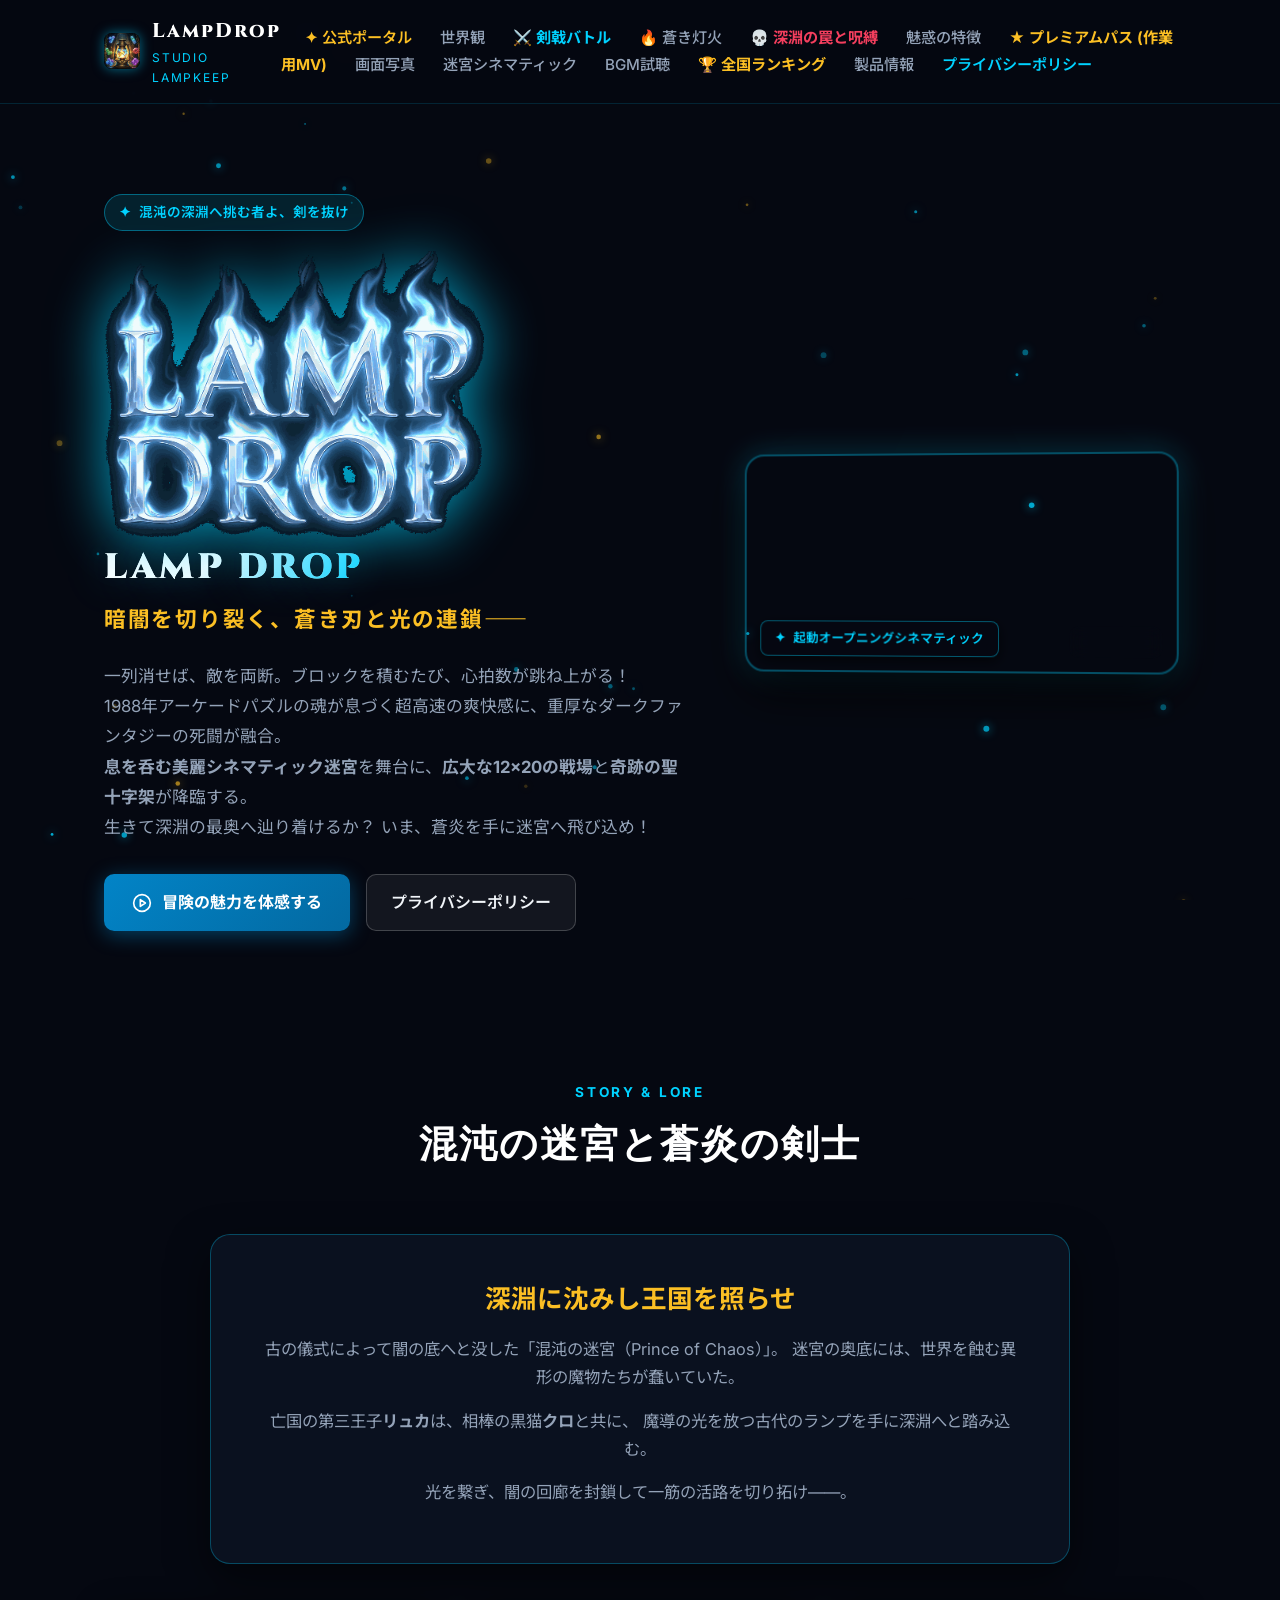
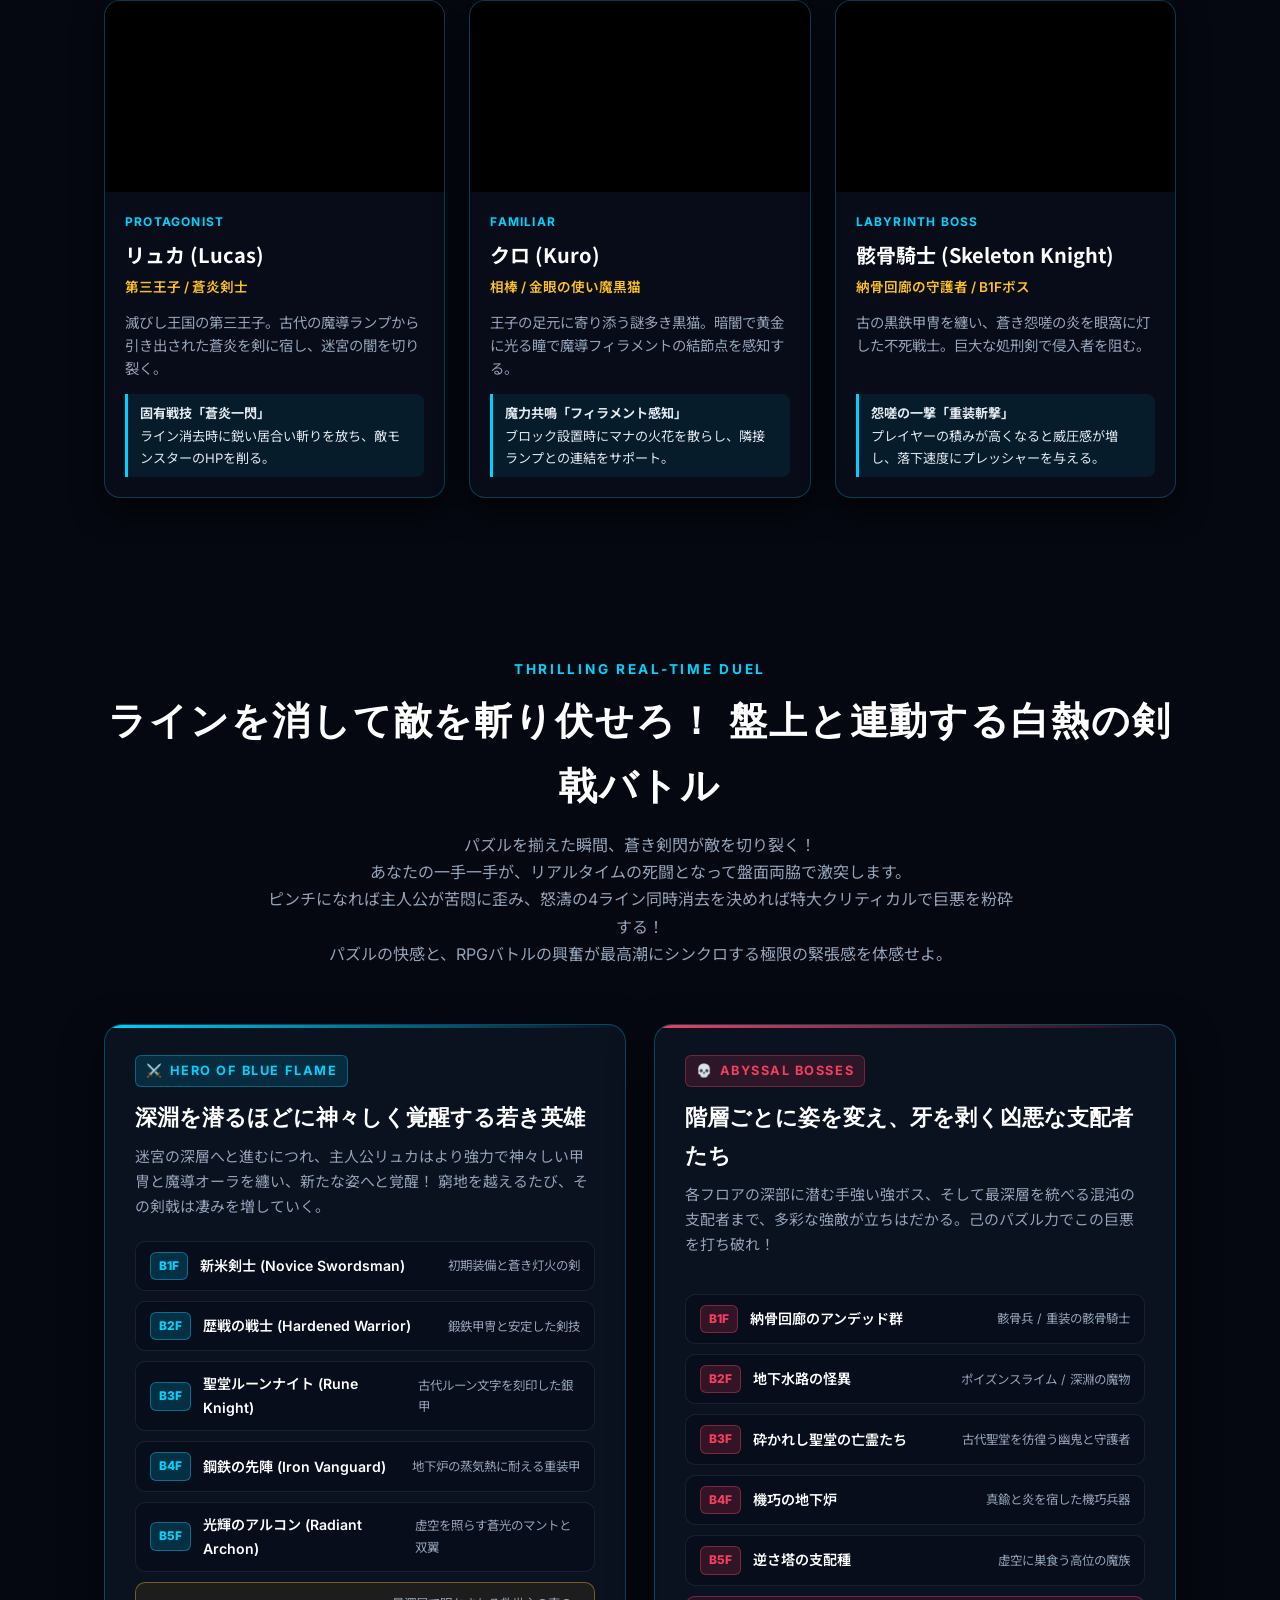
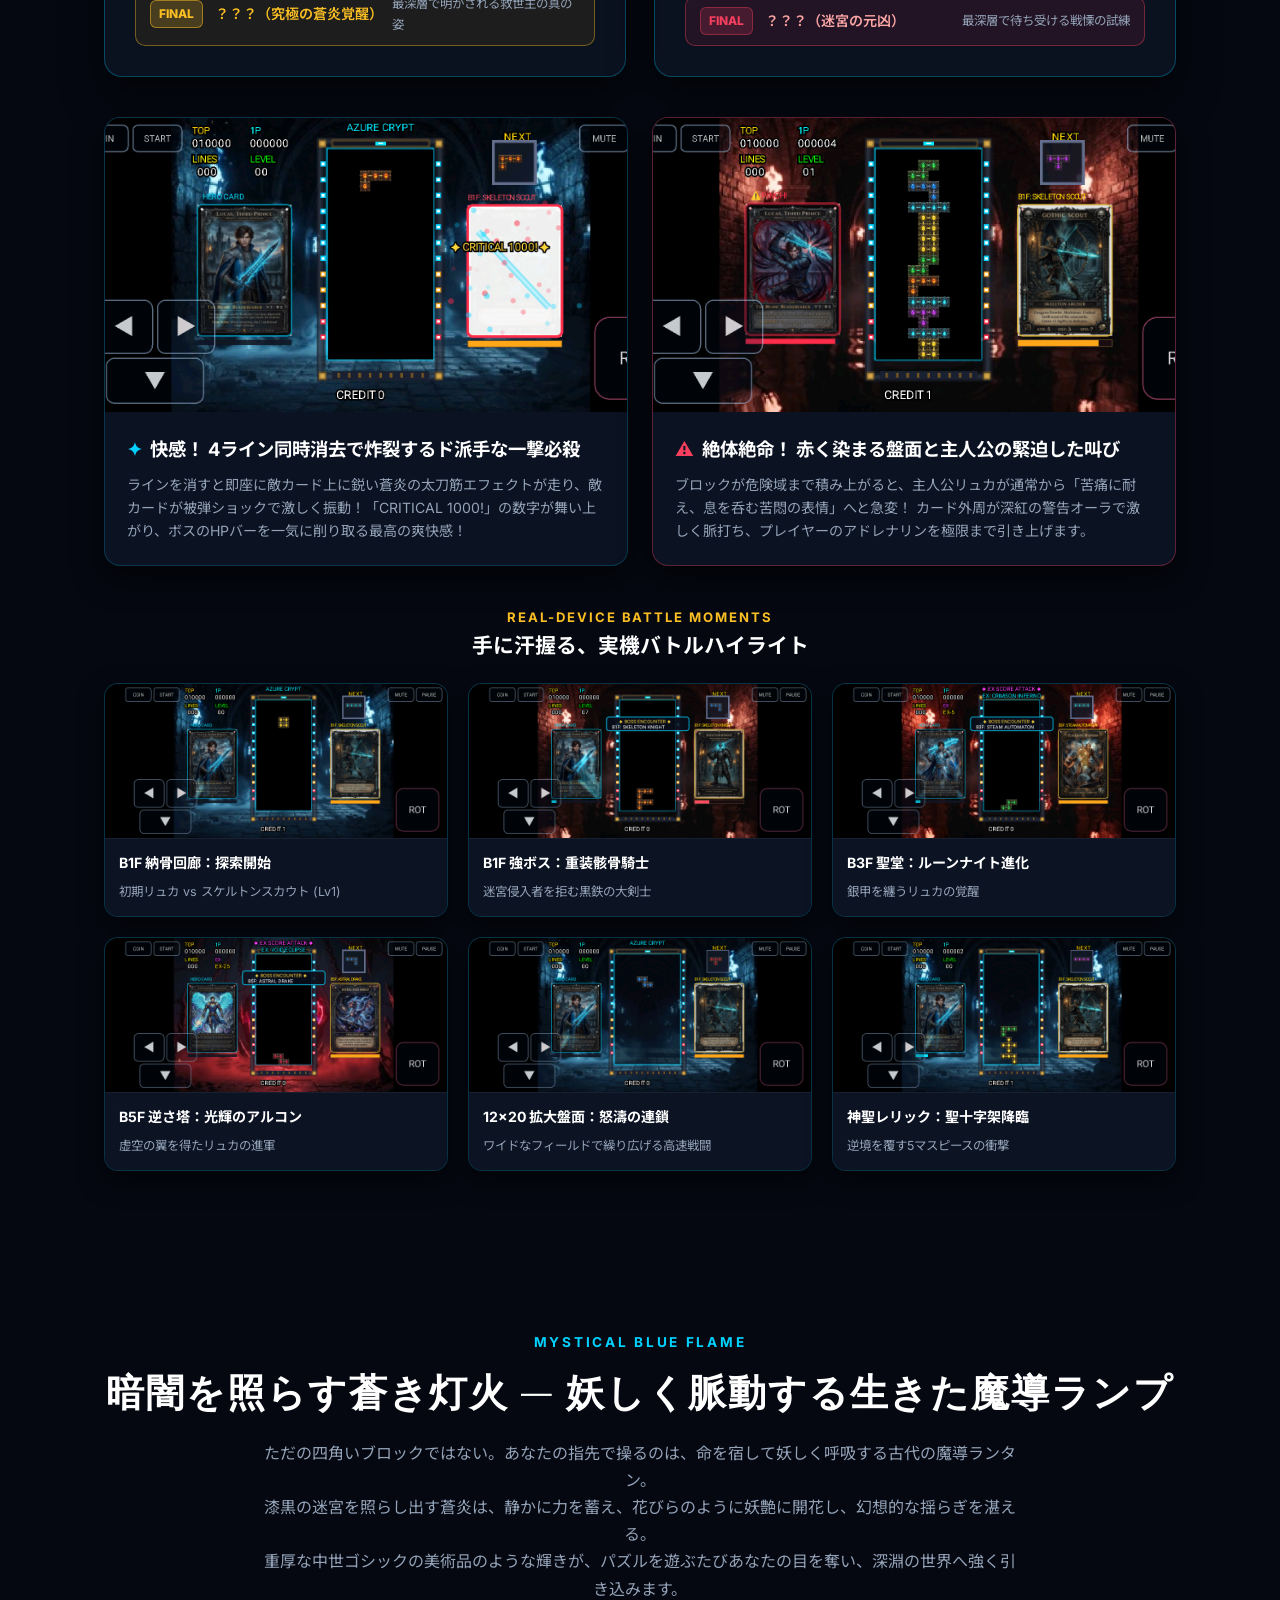
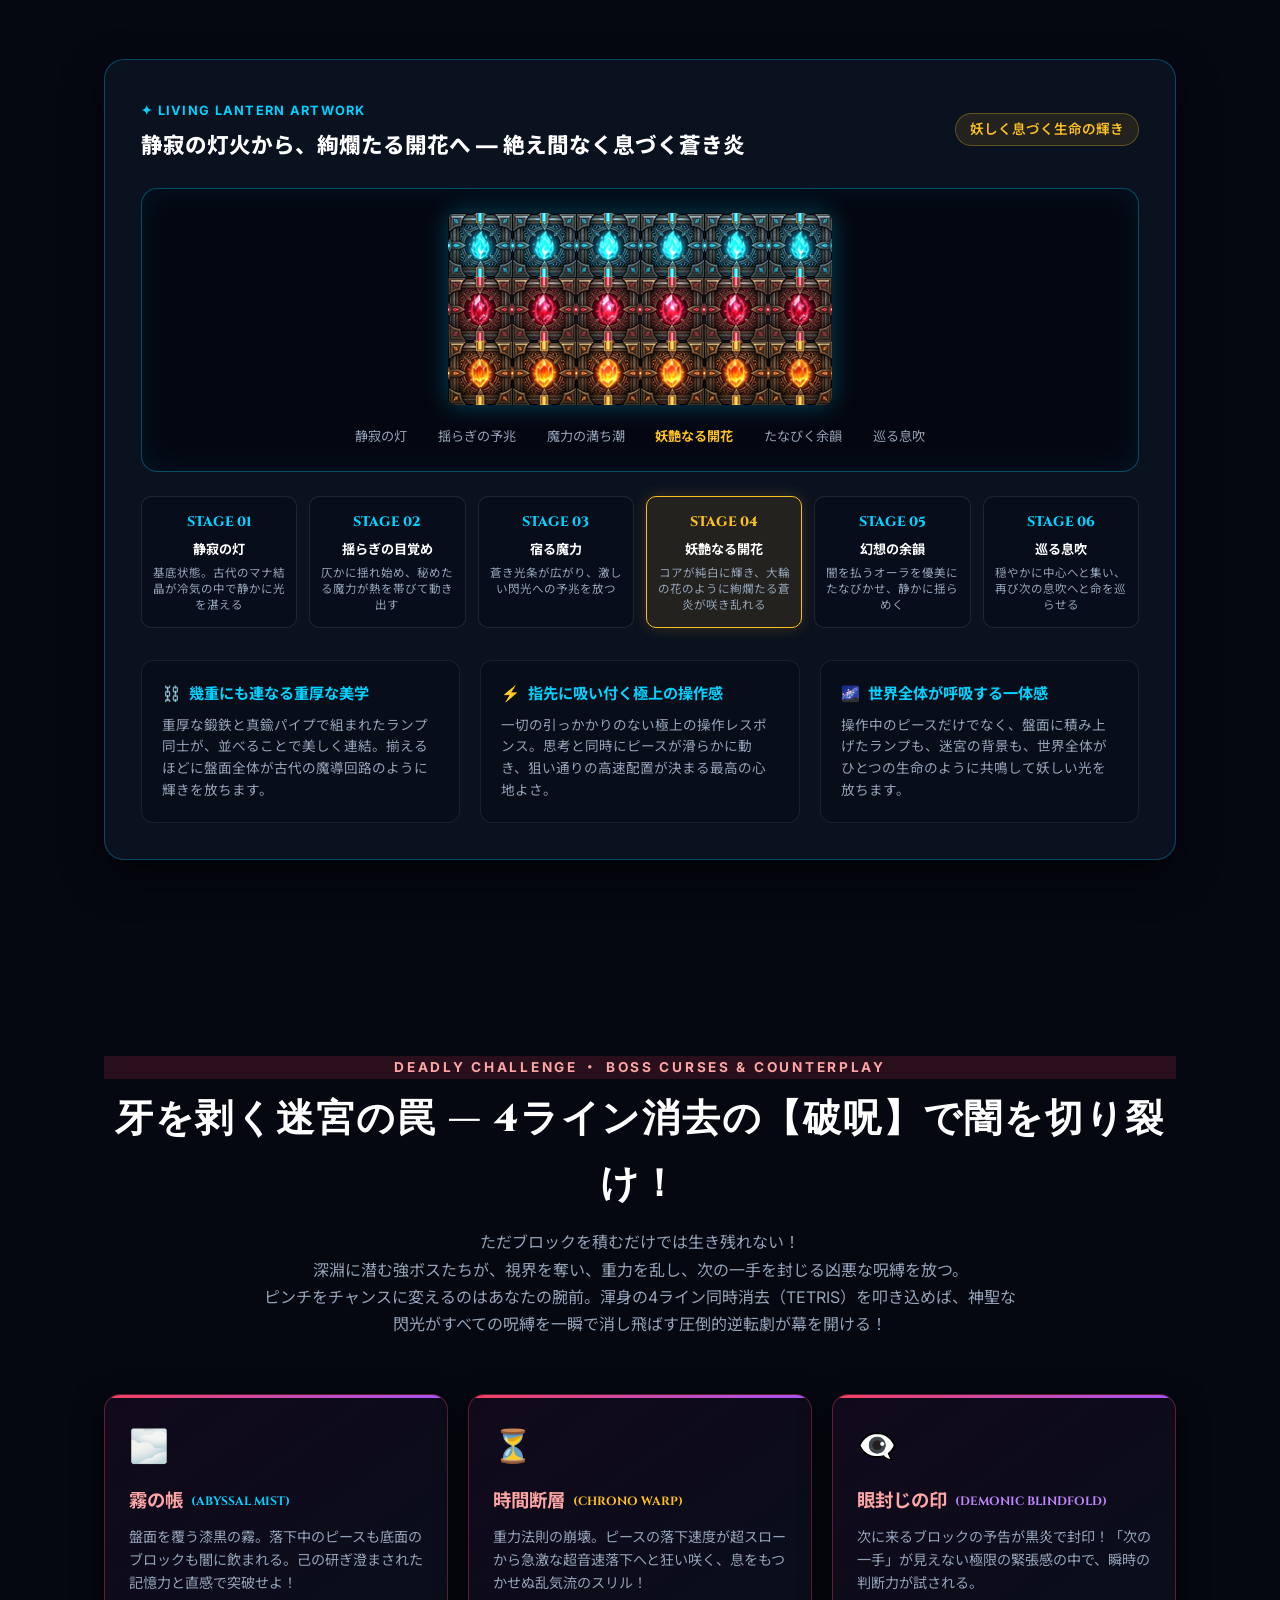
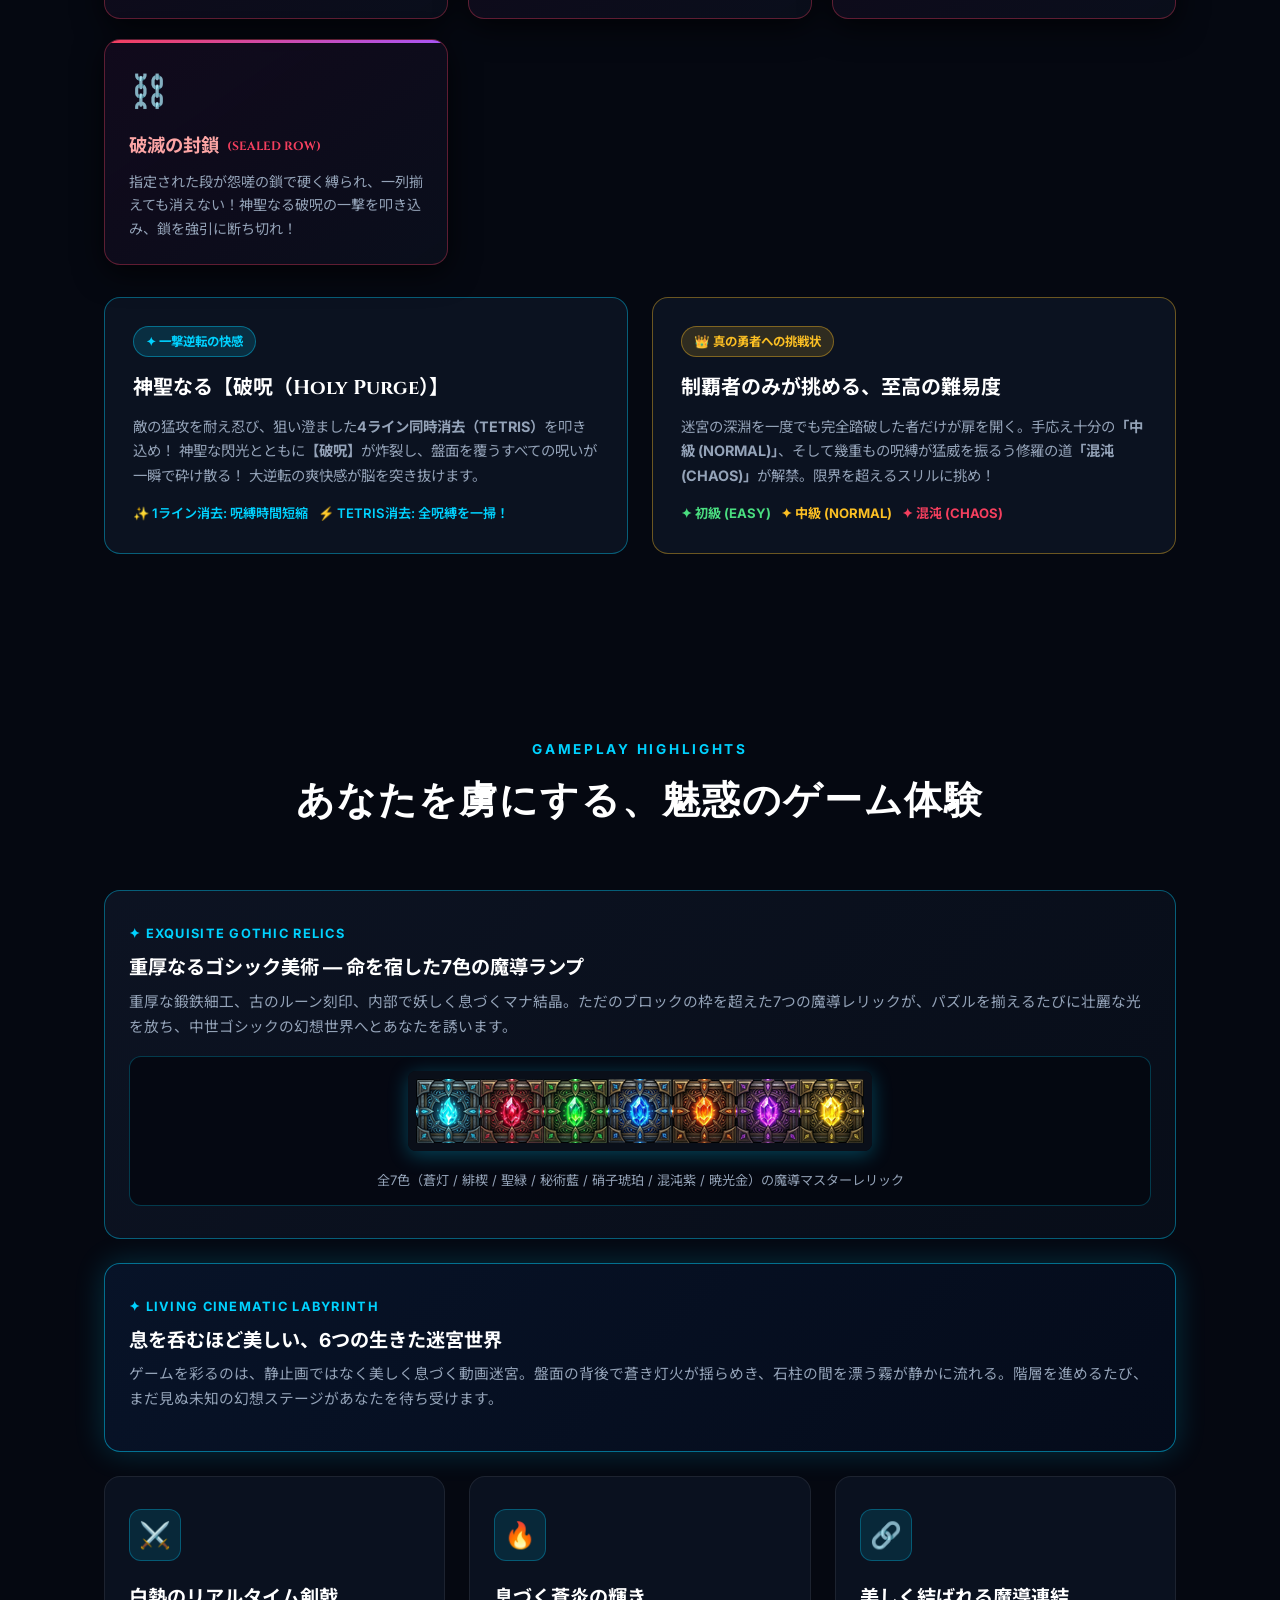
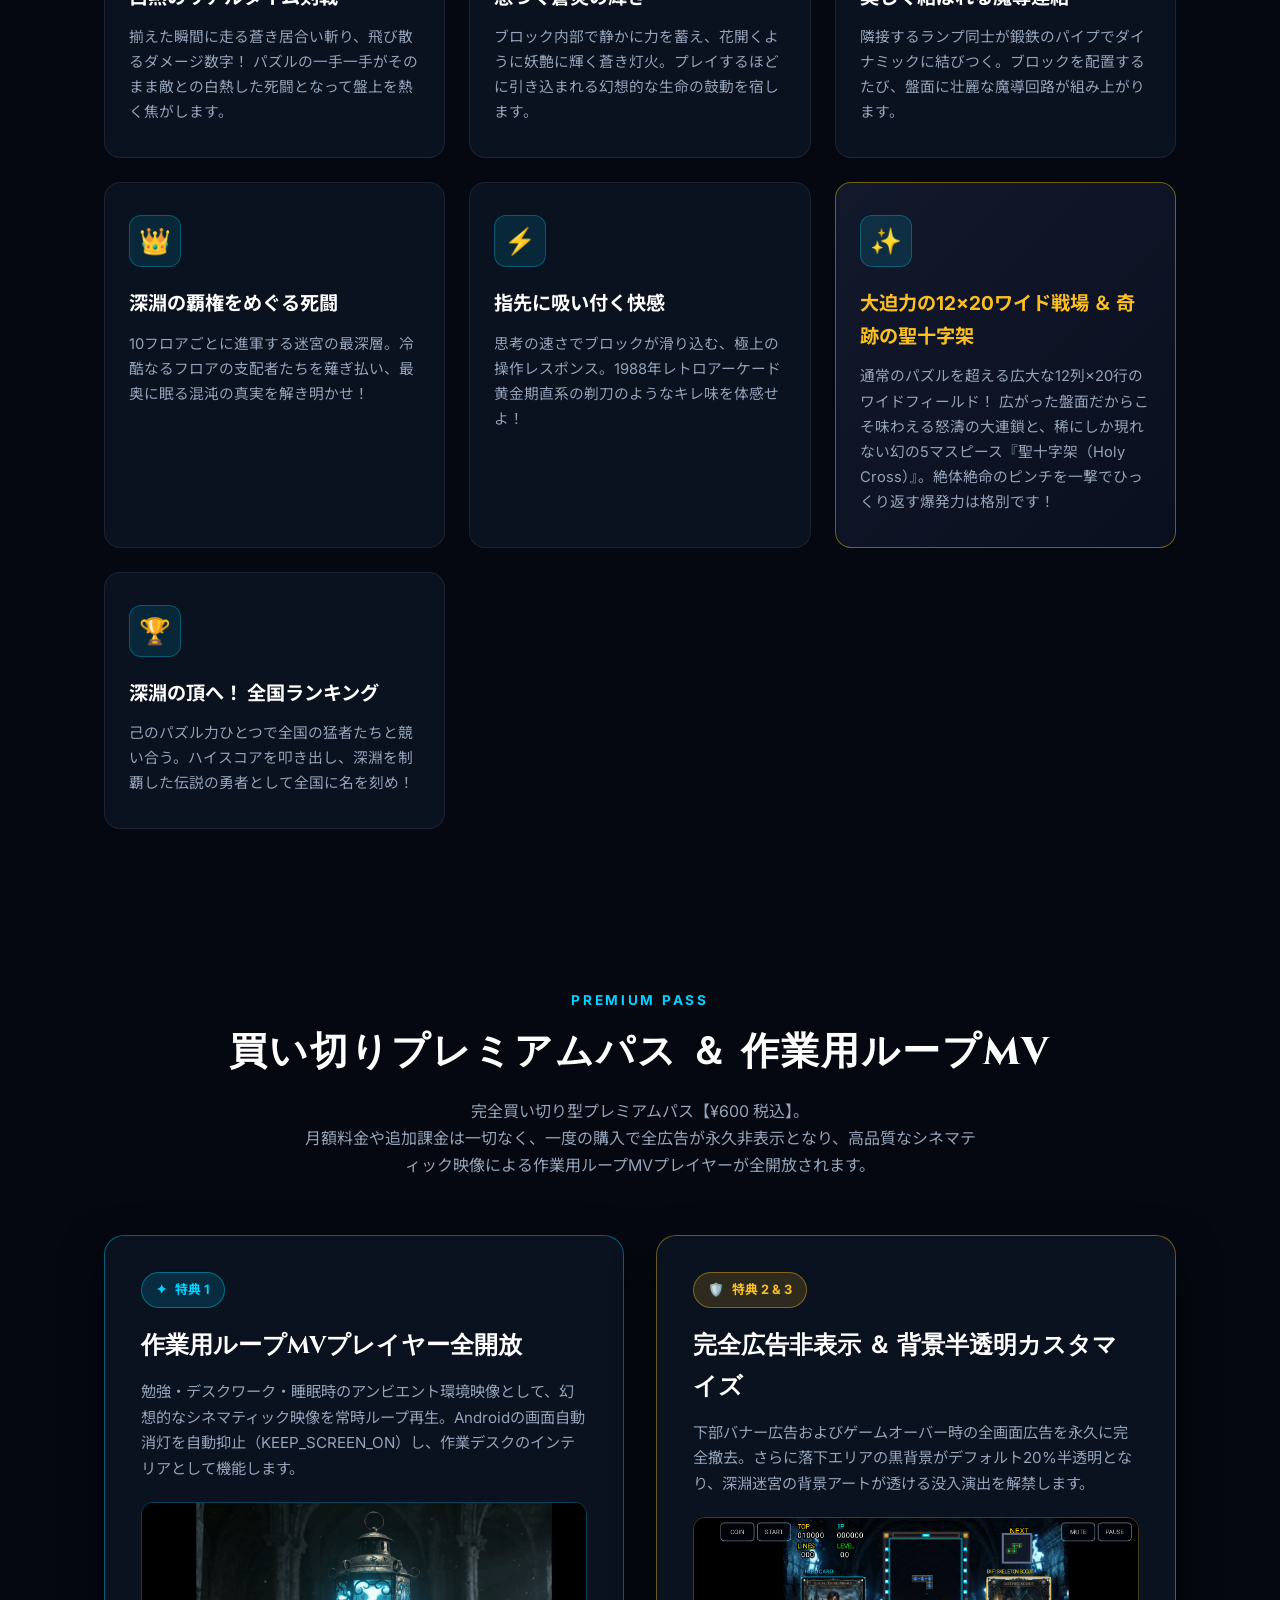
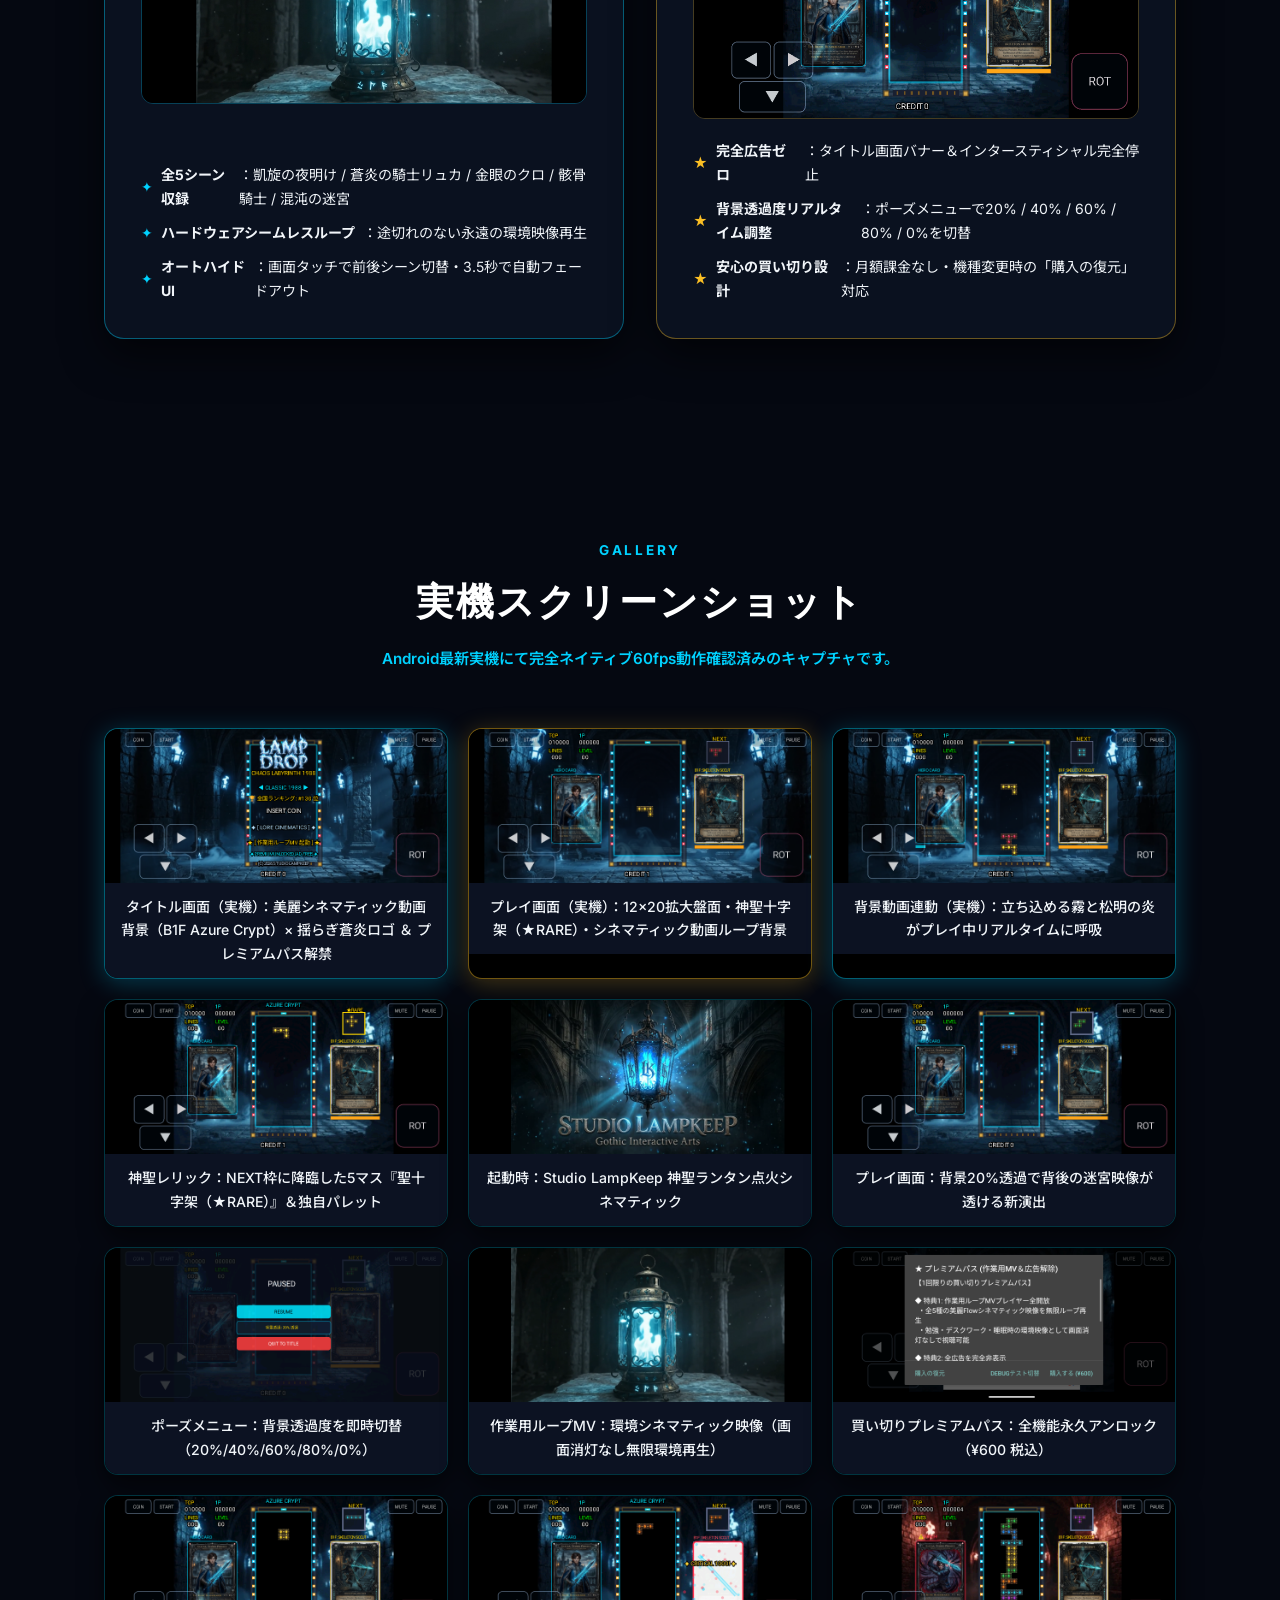
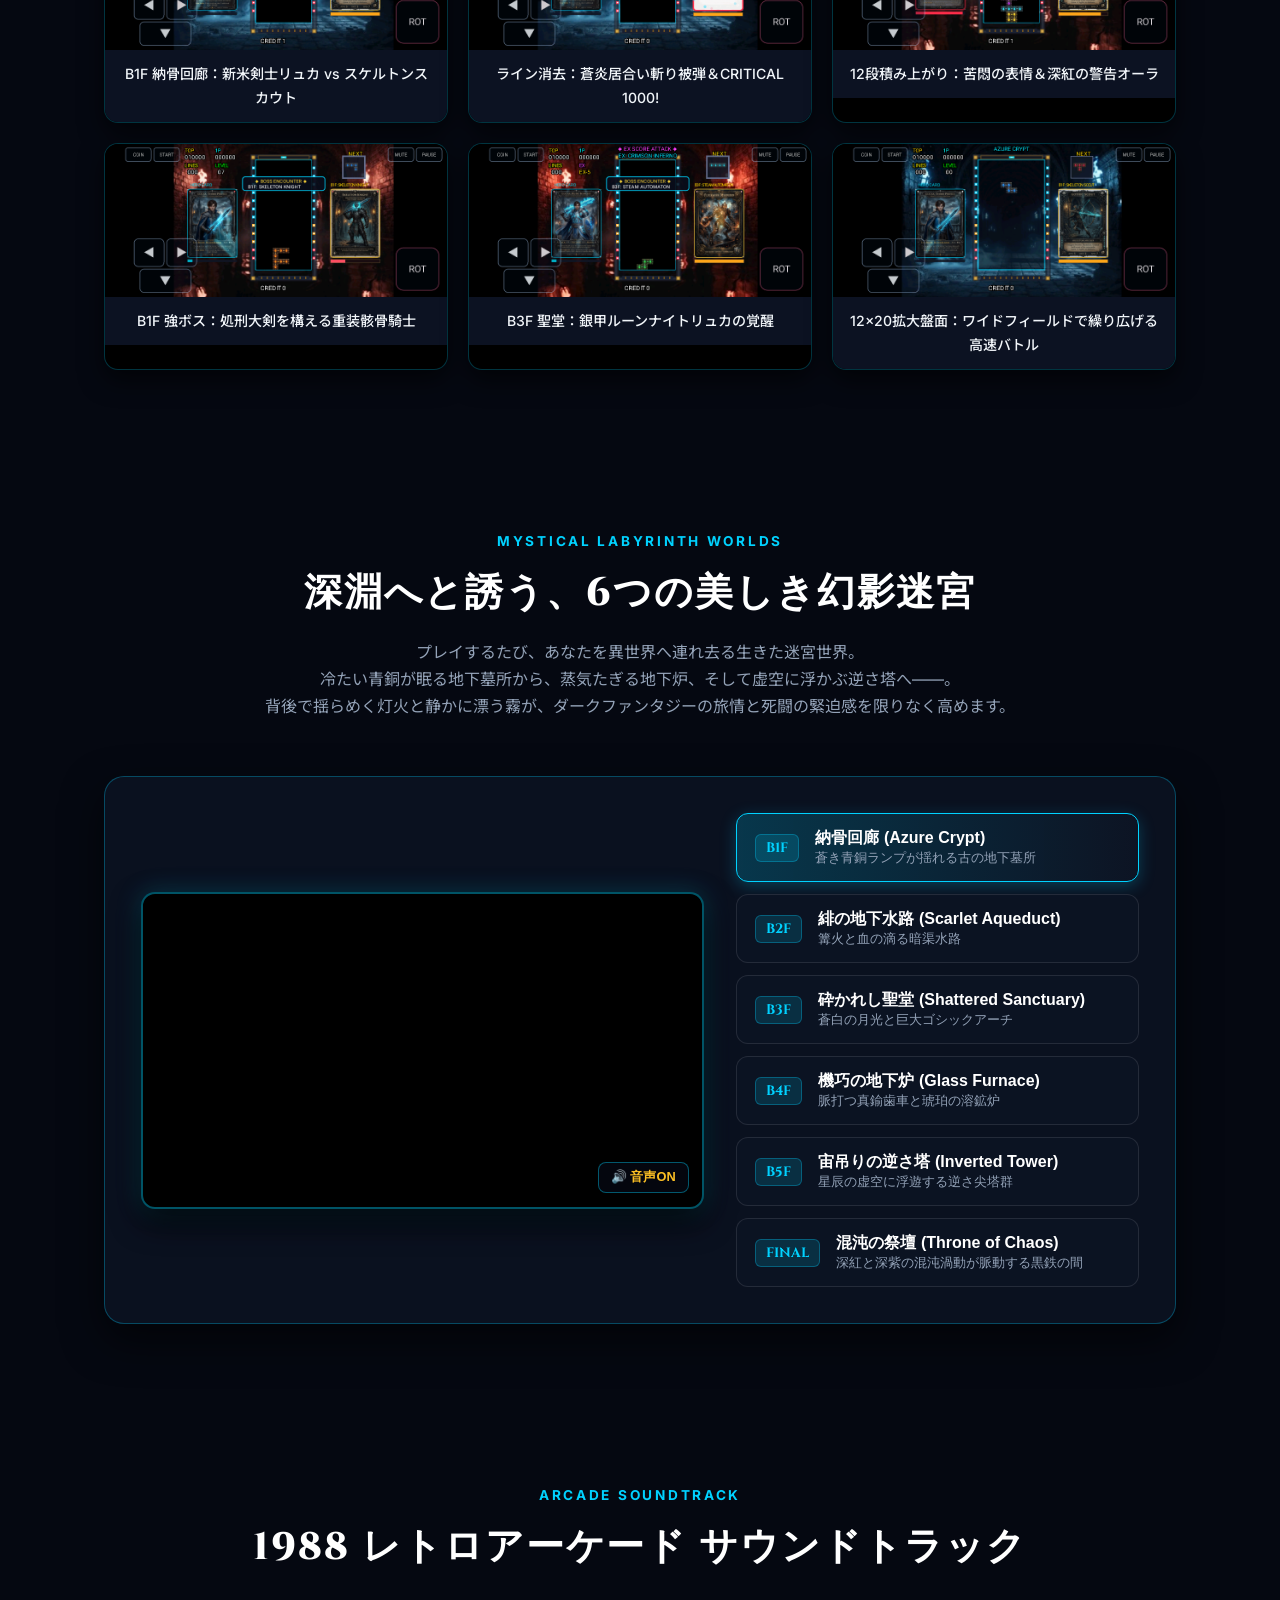
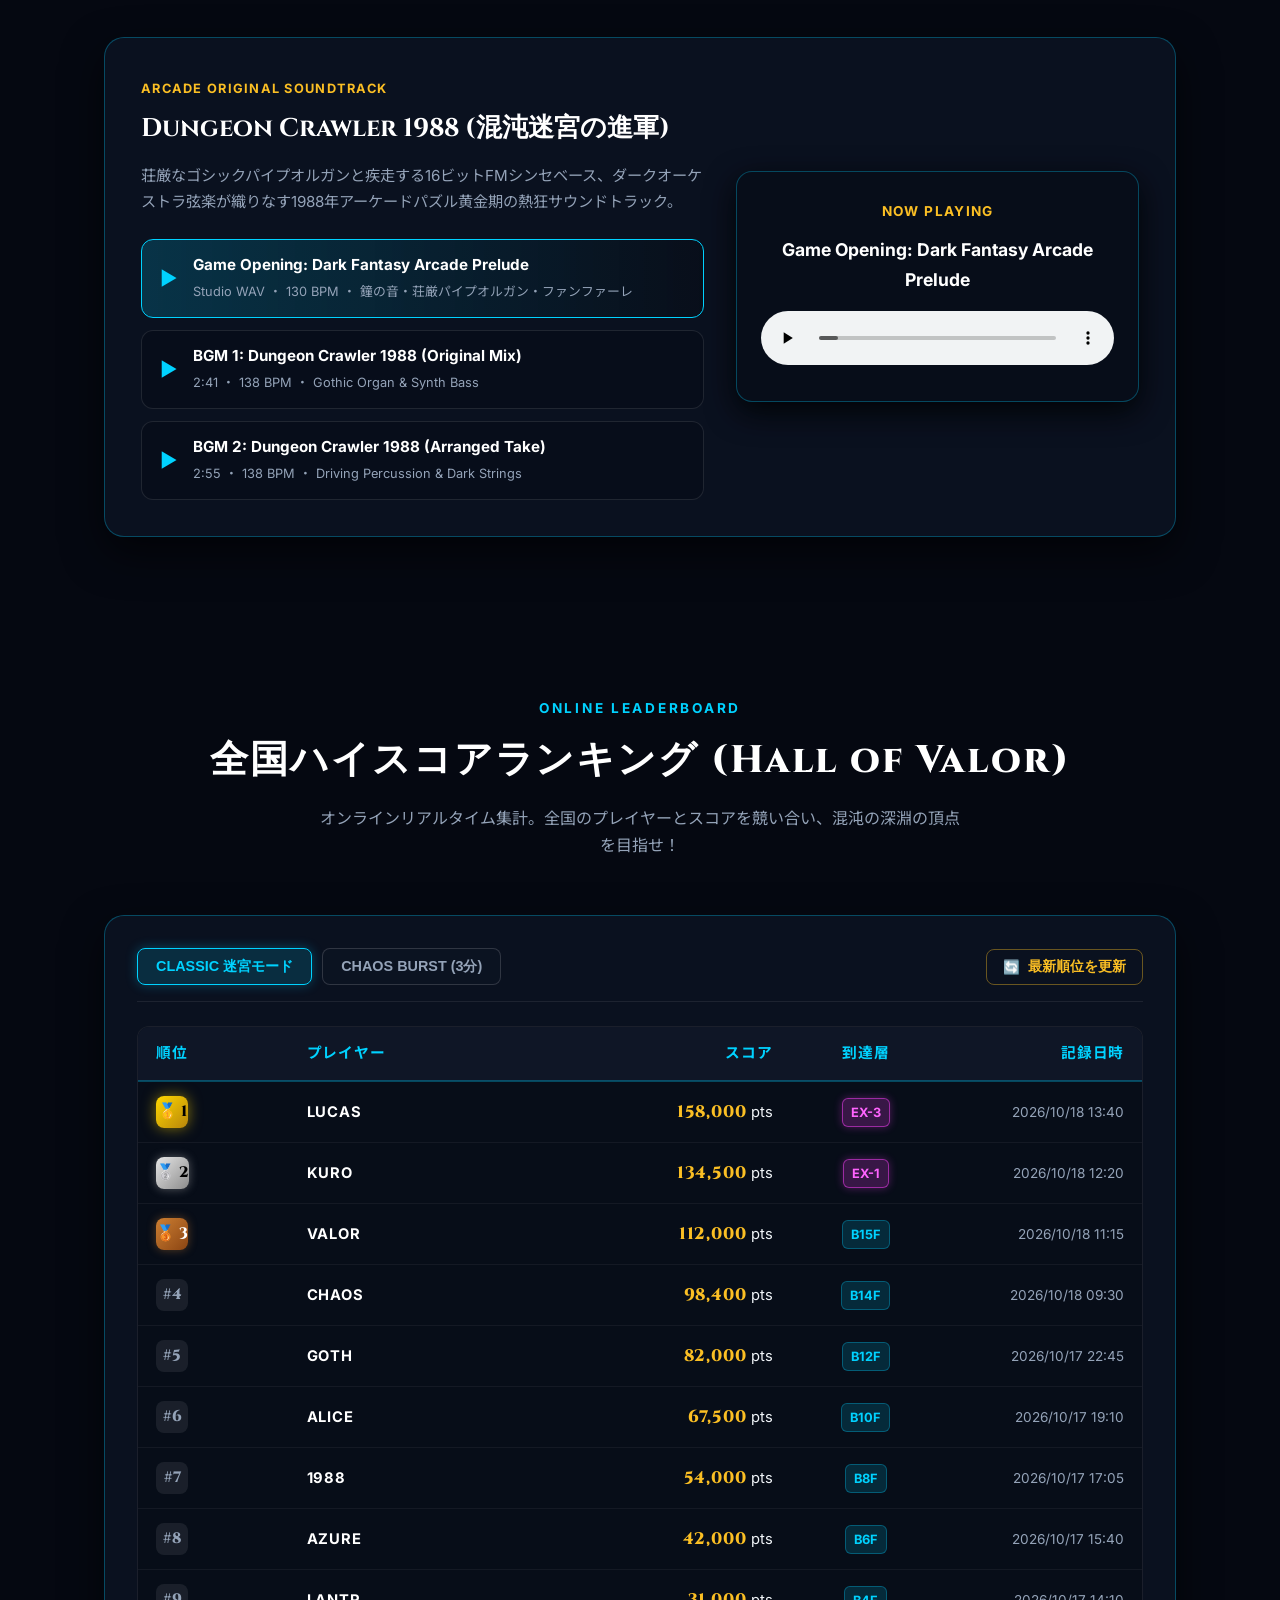
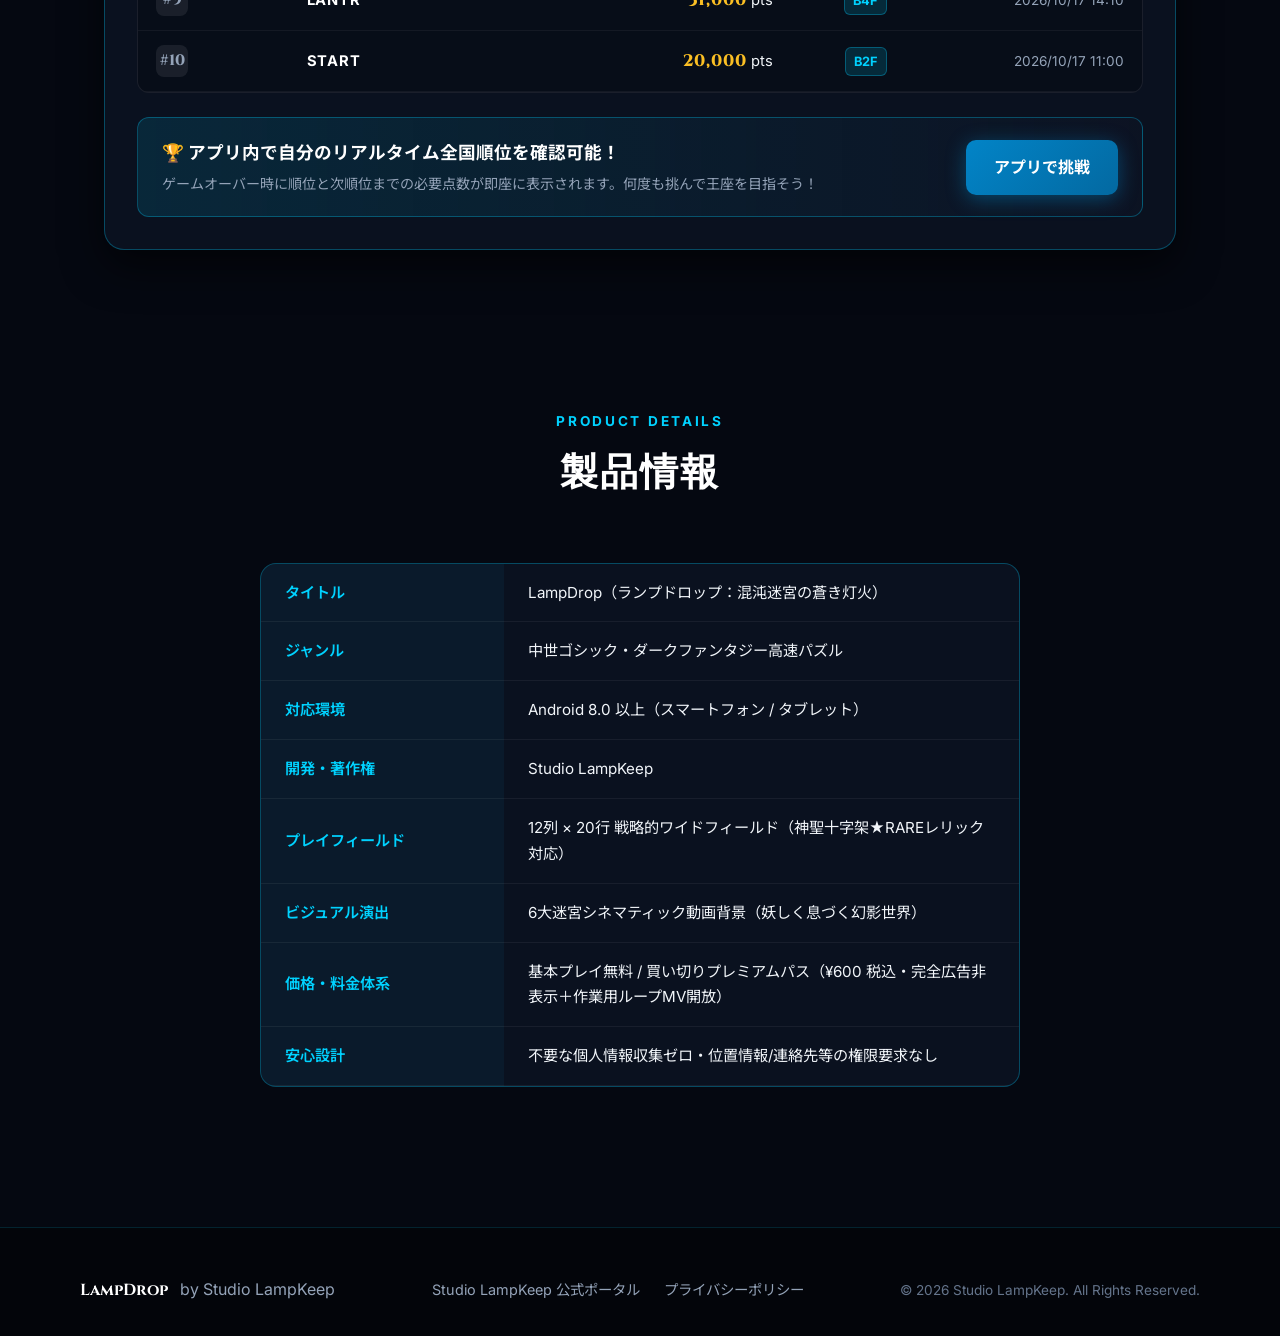
==== lampdrop/index.html @ 51bc41fd "refactor(web): eliminate technical/system jargon and transform all LampDrop copy into high-motivatio" ====
<!DOCTYPE html>
<html lang="ja">
<head>
    <meta charset="UTF-8">
    <meta name="viewport" content="width=device-width, initial-scale=1.0">
    <title>LampDrop (ランプドロップ) - 混沌迷宮の蒼き灯火 | Studio LampKeep 公式サイト</title>
    <meta name="description" content="Studio LampKeepが贈る、ダークファンタジー×レトロアーケードパズル『LampDrop（ランプドロップ）』公式サイト。魔法ランプ連結ギミック、リアルタイム背景バトル演出、60fps完全ネイティブ動作。">
    <meta name="keywords" content="LampDrop, ランプドロップ, Studio LampKeep, テトリスライク, パズルゲーム, Android, Prince of Chaos">
    
    <!-- Open Graph / Meta -->
    <meta property="og:type" content="website">
    <meta property="og:title" content="LampDrop - 混沌迷宮の蒼き灯火 | Studio LampKeep">
    <meta property="og:description" content="魔導ランプを繋ぎ、深淵の怪異を斬り伏せろ！1988年アーケードの魂を宿したダークファンタジー・パズル。">
    <meta property="og:image" content="img/battle_title.png">
    
    <!-- Google Fonts -->
    <link rel="preconnect" href="https://fonts.googleapis.com">
    <link rel="preconnect" href="https://fonts.gstatic.com" crossorigin>
    <link href="https://fonts.googleapis.com/css2?family=Cinzel:wght@600;700;900&family=Inter:wght@300;400;600;700&family=Noto+Sans+JP:wght@400;500;700;900&display=swap" rel="stylesheet">
    
    <style>
        :root {
            --bg-deep: #050811;
            --bg-surface: rgba(13, 20, 36, 0.75);
            --border-glow: rgba(0, 210, 255, 0.3);
            --accent-cyan: #00d2ff;
            --accent-glow: #38bdf8;
            --accent-gold: #fbbf24;
            --accent-crimson: #f43f5e;
            --text-primary: #f1f5f9;
            --text-secondary: #94a3b8;
            --max-w: 1120px;
        }

        * {
            box-sizing: border-box;
            margin: 0;
            padding: 0;
        }

        body {
            background-color: var(--bg-deep);
            color: var(--text-primary);
            font-family: 'Inter', 'Noto Sans JP', sans-serif;
            overflow-x: hidden;
            line-height: 1.7;
        }

        /* Ambient Canvas Embers */
        #embersCanvas {
            position: fixed;
            top: 0;
            left: 0;
            width: 100%;
            height: 100%;
            pointer-events: none;
            z-index: 0;
        }

        .content-layer {
            position: relative;
            z-index: 1;
        }

        /* Navigation Header */
        header {
            position: sticky;
            top: 0;
            background: rgba(5, 8, 17, 0.85);
            backdrop-filter: blur(12px);
            border-bottom: 1px solid rgba(0, 210, 255, 0.15);
            z-index: 100;
        }

        .nav-inner {
            max-width: var(--max-w);
            margin: 0 auto;
            padding: 14px 24px;
            display: flex;
            justify-content: space-between;
            align-items: center;
        }

        .brand-logo {
            display: flex;
            align-items: center;
            gap: 12px;
            text-decoration: none;
        }

        .brand-logo img {
            width: 36px;
            height: 36px;
            border-radius: 8px;
            box-shadow: 0 0 12px rgba(0, 210, 255, 0.5);
        }

        .brand-title {
            font-family: 'Cinzel', serif;
            font-weight: 800;
            font-size: 1.25rem;
            color: #ffffff;
            letter-spacing: 0.1em;
        }

        .brand-studio {
            font-size: 0.75rem;
            color: var(--accent-cyan);
            letter-spacing: 0.15em;
            text-transform: uppercase;
        }

        nav a {
            color: var(--text-secondary);
            text-decoration: none;
            font-size: 0.95rem;
            font-weight: 500;
            margin-left: 24px;
            transition: color 0.2s ease;
        }

        nav a:hover {
            color: var(--accent-cyan);
        }

        /* Hero Section */
        .hero {
            padding: 90px 24px 70px;
            max-width: var(--max-w);
            margin: 0 auto;
            display: grid;
            grid-template-columns: 1.15fr 0.85fr;
            gap: 48px;
            align-items: center;
        }

        .hero-tag {
            display: inline-flex;
            align-items: center;
            gap: 8px;
            background: rgba(0, 210, 255, 0.12);
            border: 1px solid rgba(0, 210, 255, 0.4);
            padding: 6px 14px;
            border-radius: 999px;
            font-size: 0.85rem;
            font-weight: 600;
            color: var(--accent-cyan);
            margin-bottom: 20px;
        }

        .hero-title {
            font-family: 'Cinzel', serif;
            font-size: 3.6rem;
            font-weight: 900;
            line-height: 1.1;
            letter-spacing: 0.05em;
            background: linear-gradient(135deg, #ffffff 40%, var(--accent-cyan) 100%);
            -webkit-background-clip: text;
            -webkit-text-fill-color: transparent;
            margin-bottom: 12px;
            text-shadow: 0 0 40px rgba(0, 210, 255, 0.35);
        }

        .hero-subtitle {
            font-family: 'Noto Sans JP', sans-serif;
            font-size: 1.35rem;
            font-weight: 700;
            color: var(--accent-gold);
            letter-spacing: 0.08em;
            margin-bottom: 24px;
        }

        .hero-desc {
            font-size: 1.05rem;
            color: var(--text-secondary);
            margin-bottom: 32px;
            line-height: 1.8;
        }

        .cta-group {
            display: flex;
            flex-wrap: wrap;
            gap: 16px;
        }

        .btn-primary {
            display: inline-flex;
            align-items: center;
            gap: 10px;
            background: linear-gradient(135deg, #0284c7, #0369a1);
            color: #ffffff;
            font-weight: 700;
            font-size: 1rem;
            padding: 14px 28px;
            border-radius: 10px;
            text-decoration: none;
            box-shadow: 0 4px 20px rgba(2, 132, 199, 0.45);
            transition: transform 0.2s ease, box-shadow 0.2s ease;
        }

        .btn-primary:hover {
            transform: translateY(-2px);
            box-shadow: 0 6px 28px rgba(2, 132, 199, 0.65);
        }

        .btn-secondary {
            display: inline-flex;
            align-items: center;
            gap: 8px;
            background: rgba(255, 255, 255, 0.06);
            color: var(--text-primary);
            border: 1px solid rgba(255, 255, 255, 0.2);
            font-weight: 600;
            font-size: 1rem;
            padding: 14px 24px;
            border-radius: 10px;
            text-decoration: none;
            transition: background 0.2s ease, border-color 0.2s ease;
        }

        .btn-secondary:hover {
            background: rgba(255, 255, 255, 0.12);
            border-color: var(--accent-cyan);
        }

        .hero-preview {
            position: relative;
        }

        .preview-frame {
            position: relative;
            border-radius: 20px;
            overflow: hidden;
            box-shadow: 0 20px 50px rgba(0, 0, 0, 0.8), 0 0 30px rgba(0, 210, 255, 0.25);
            border: 2px solid rgba(0, 210, 255, 0.35);
            transform: perspective(1000px) rotateY(-4deg);
            transition: transform 0.3s ease;
        }

        .preview-frame:hover {
            transform: perspective(1000px) rotateY(0deg) scale(1.02);
        }

        .preview-frame img {
            width: 100%;
            height: auto;
            display: block;
        }

        /* Lore & Story Section */
        .section {
            padding: 80px 24px;
            max-width: var(--max-w);
            margin: 0 auto;
        }

        .section-header {
            text-align: center;
            margin-bottom: 56px;
        }

        .section-tag {
            font-size: 0.85rem;
            text-transform: uppercase;
            letter-spacing: 0.2em;
            color: var(--accent-cyan);
            font-weight: 700;
            margin-bottom: 8px;
        }

        .section-title {
            font-family: 'Cinzel', serif;
            font-size: 2.4rem;
            color: #ffffff;
            font-weight: 800;
            letter-spacing: 0.05em;
        }

        .story-card {
            background: var(--bg-surface);
            border: 1px solid var(--border-glow);
            border-radius: 20px;
            padding: 40px 48px;
            box-shadow: 0 16px 40px rgba(0,0,0,0.5);
            max-width: 860px;
            margin: 0 auto;
            text-align: center;
        }

        .story-text h3 {
            font-family: 'Noto Sans JP', sans-serif;
            font-size: 1.6rem;
            color: var(--accent-gold);
            margin-bottom: 18px;
        }

        .story-text p {
            color: var(--text-secondary);
            font-size: 1.02rem;
            margin-bottom: 16px;
        }

        .characters-grid {
            display: grid;
            grid-template-columns: repeat(3, 1fr);
            gap: 24px;
            margin-top: 36px;
        }

        .char-card {
            background: rgba(8, 14, 26, 0.9);
            border: 1px solid rgba(0, 210, 255, 0.25);
            border-radius: 16px;
            overflow: hidden;
            box-shadow: 0 12px 30px rgba(0, 0, 0, 0.7);
            transition: transform 0.25s ease, border-color 0.25s ease, box-shadow 0.25s ease;
            display: flex;
            flex-direction: column;
        }

        .char-card:hover {
            transform: translateY(-6px);
            border-color: var(--accent-cyan);
            box-shadow: 0 16px 36px rgba(0, 210, 255, 0.3);
        }

        .char-media {
            position: relative;
            aspect-ratio: 16 / 9;
            overflow: hidden;
            background: #000;
        }

        .char-media video {
            width: 100%;
            height: 100%;
            object-fit: cover;
            display: block;
        }

        .char-body {
            padding: 20px;
            flex-grow: 1;
            display: flex;
            flex-direction: column;
        }

        .char-tag {
            display: inline-block;
            font-size: 0.75rem;
            font-weight: 700;
            color: var(--accent-cyan);
            text-transform: uppercase;
            letter-spacing: 0.1em;
            margin-bottom: 6px;
        }

        .char-title {
            font-family: 'Noto Sans JP', sans-serif;
            font-size: 1.25rem;
            color: #ffffff;
            font-weight: 700;
            margin-bottom: 4px;
        }

        .char-subtitle {
            font-size: 0.85rem;
            color: var(--accent-gold);
            margin-bottom: 12px;
            font-weight: 600;
        }

        .char-desc {
            font-size: 0.9rem;
            color: var(--text-secondary);
            line-height: 1.6;
            margin-bottom: 14px;
            flex-grow: 1;
        }

        .char-skill {
            background: rgba(0, 210, 255, 0.08);
            border-left: 3px solid var(--accent-cyan);
            padding: 8px 12px;
            border-radius: 0 8px 8px 0;
            font-size: 0.82rem;
            color: #e2e8f0;
        }

        /* Features Grid */
        .features-grid {
            display: grid;
            grid-template-columns: repeat(auto-fit, minmax(260px, 1fr));
            gap: 24px;
        }

        .feature-card {
            background: var(--bg-surface);
            border: 1px solid rgba(255, 255, 255, 0.08);
            border-radius: 16px;
            padding: 32px 24px;
            transition: transform 0.25s ease, border-color 0.25s ease, box-shadow 0.25s ease;
        }

        .feature-card:hover {
            transform: translateY(-6px);
            border-color: var(--accent-cyan);
            box-shadow: 0 12px 30px rgba(0, 210, 255, 0.2);
        }

        .feature-icon {
            width: 52px;
            height: 52px;
            border-radius: 12px;
            background: rgba(0, 210, 255, 0.12);
            display: flex;
            align-items: center;
            justify-content: center;
            font-size: 1.6rem;
            margin-bottom: 20px;
            border: 1px solid rgba(0, 210, 255, 0.3);
        }

        .feature-title {
            font-size: 1.2rem;
            color: #ffffff;
            margin-bottom: 12px;
            font-weight: 700;
        }

        .feature-desc {
            font-size: 0.92rem;
            color: var(--text-secondary);
            line-height: 1.7;
        }

        /* Gallery Section */
        .gallery-grid {
            display: grid;
            grid-template-columns: repeat(3, 1fr);
            gap: 20px;
        }

        .gallery-item {
            border-radius: 14px;
            overflow: hidden;
            border: 1px solid rgba(0, 210, 255, 0.25);
            box-shadow: 0 10px 24px rgba(0,0,0,0.6);
            transition: transform 0.25s ease;
            background: #000;
        }

        .gallery-item:hover {
            transform: scale(1.03);
            border-color: var(--accent-cyan);
        }

        .gallery-item img {
            width: 100%;
            height: auto;
            display: block;
        }

        .gallery-caption {
            padding: 12px 16px;
            background: rgba(13, 20, 36, 0.95);
            font-size: 0.88rem;
            color: var(--text-primary);
            text-align: center;
            font-weight: 500;
        }

        /* Living Dungeon Stages Section */
        .stage-showcase {
            background: var(--bg-surface);
            border: 1px solid var(--border-glow);
            border-radius: 20px;
            padding: 36px;
            box-shadow: 0 16px 40px rgba(0, 0, 0, 0.6);
            display: grid;
            grid-template-columns: 1.4fr 1fr;
            gap: 32px;
            align-items: center;
        }

        .stage-video-wrapper {
            position: relative;
            border-radius: 14px;
            overflow: hidden;
            border: 2px solid rgba(0, 210, 255, 0.4);
            box-shadow: 0 12px 30px rgba(0, 0, 0, 0.8), 0 0 24px rgba(0, 210, 255, 0.25);
            aspect-ratio: 16 / 9;
            background: #000;
        }

        .stage-video-wrapper video {
            width: 100%;
            height: 100%;
            object-fit: cover;
            display: block;
            transition: opacity 0.3s ease;
        }

        .stage-selector {
            display: flex;
            flex-direction: column;
            gap: 12px;
        }

        .stage-btn {
            background: rgba(13, 20, 36, 0.9);
            border: 1px solid rgba(255, 255, 255, 0.1);
            border-radius: 12px;
            padding: 14px 18px;
            text-align: left;
            cursor: pointer;
            transition: all 0.25s ease;
            display: flex;
            align-items: center;
            gap: 16px;
            color: var(--text-primary);
        }

        .stage-btn:hover {
            border-color: var(--accent-cyan);
            transform: translateX(4px);
            background: rgba(0, 210, 255, 0.1);
        }

        .stage-btn.active {
            border-color: var(--accent-cyan);
            background: linear-gradient(90deg, rgba(0, 210, 255, 0.2) 0%, rgba(13, 20, 36, 0.95) 100%);
            box-shadow: 0 4px 16px rgba(0, 210, 255, 0.25);
        }

        .stage-badge {
            font-family: 'Cinzel', serif;
            font-size: 0.85rem;
            font-weight: 700;
            color: var(--accent-cyan);
            padding: 4px 10px;
            border-radius: 6px;
            background: rgba(0, 210, 255, 0.15);
            border: 1px solid rgba(0, 210, 255, 0.3);
            white-space: nowrap;
        }

        .stage-info {
            flex-grow: 1;
        }

        .stage-name {
            font-size: 1rem;
            font-weight: 700;
            color: #ffffff;
        }

        .stage-sub {
            font-size: 0.82rem;
            color: var(--text-secondary);
        }

        /* Soundtrack Section */
        .soundtrack-card {
            background: var(--bg-surface);
            border: 1px solid var(--border-glow);
            border-radius: 20px;
            padding: 36px;
            box-shadow: 0 16px 40px rgba(0, 0, 0, 0.6);
            display: grid;
            grid-template-columns: 1.4fr 1fr;
            gap: 32px;
            align-items: center;
        }

        .soundtrack-badge {
            display: inline-block;
            font-size: 0.8rem;
            color: var(--accent-gold);
            font-weight: 700;
            letter-spacing: 0.1em;
            text-transform: uppercase;
            margin-bottom: 8px;
        }

        .soundtrack-title {
            font-family: 'Cinzel', serif;
            font-size: 1.6rem;
            color: #ffffff;
            margin-bottom: 12px;
            font-weight: 700;
        }

        .soundtrack-desc {
            color: var(--text-secondary);
            font-size: 0.95rem;
            line-height: 1.7;
            margin-bottom: 24px;
        }

        .track-list {
            display: flex;
            flex-direction: column;
            gap: 12px;
        }

        .track-item {
            background: rgba(8, 14, 26, 0.85);
            border: 1px solid rgba(255, 255, 255, 0.1);
            border-radius: 12px;
            padding: 12px 18px;
            display: flex;
            align-items: center;
            gap: 16px;
            cursor: pointer;
            transition: all 0.25s ease;
        }

        .track-item:hover {
            border-color: var(--accent-cyan);
            transform: translateX(4px);
            background: rgba(0, 210, 255, 0.1);
        }

        .track-item.active {
            border-color: var(--accent-cyan);
            background: linear-gradient(90deg, rgba(0, 210, 255, 0.18) 0%, rgba(8, 14, 26, 0.95) 100%);
        }

        .track-play-icon {
            font-size: 1.2rem;
            color: var(--accent-cyan);
        }

        .track-meta strong {
            display: block;
            color: #ffffff;
            font-size: 0.95rem;
        }

        .track-meta small {
            color: var(--text-secondary);
            font-size: 0.8rem;
        }

        .soundtrack-player-box {
            background: rgba(8, 14, 26, 0.95);
            border: 1px solid rgba(0, 210, 255, 0.3);
            border-radius: 16px;
            padding: 28px 24px;
            text-align: center;
            box-shadow: 0 10px 30px rgba(0, 0, 0, 0.8);
        }

        /* Specs Section */
        .specs-table-wrap {
            max-width: 760px;
            margin: 0 auto;
            background: var(--bg-surface);
            border: 1px solid var(--border-glow);
            border-radius: 16px;
            overflow: hidden;
        }

        .specs-table {
            width: 100%;
            border-collapse: collapse;
        }

        .specs-table th, .specs-table td {
            padding: 16px 24px;
            font-size: 0.95rem;
            border-bottom: 1px solid rgba(255, 255, 255, 0.06);
        }

        .specs-table th {
            width: 32%;
            background: rgba(0, 210, 255, 0.05);
            color: var(--accent-cyan);
            font-weight: 600;
            text-align: left;
        }

        .specs-table td {
            color: var(--text-primary);
        }

        /* Footer */
        footer {
            border-top: 1px solid rgba(0, 210, 255, 0.15);
            background: #03050a;
            padding: 48px 24px 32px;
            margin-top: 60px;
        }

        .footer-inner {
            max-width: var(--max-w);
            margin: 0 auto;
            display: flex;
            justify-content: space-between;
            align-items: center;
            flex-wrap: wrap;
            gap: 20px;
        }

        .footer-links {
            display: flex;
            gap: 24px;
        }

        .footer-links a {
            color: var(--text-secondary);
            text-decoration: none;
            font-size: 0.9rem;
            transition: color 0.2s ease;
        }

        .footer-links a:hover {
            color: var(--accent-cyan);
        }

        .copyright {
            color: #64748b;
            font-size: 0.85rem;
        }

        /* ===================================================
           Dual Combat Cards Section Styles
           =================================================== */
        .cards-overview-grid {
            display: grid;
            grid-template-columns: 1fr 1fr;
            gap: 28px;
            margin-bottom: 40px;
        }

        .card-system-box {
            background: var(--bg-surface);
            border: 1px solid var(--border-glow);
            border-radius: 18px;
            padding: 30px;
            box-shadow: 0 16px 40px rgba(0, 0, 0, 0.6);
            display: flex;
            flex-direction: column;
            position: relative;
            overflow: hidden;
        }

        .card-system-box::before {
            content: '';
            position: absolute;
            top: 0;
            left: 0;
            width: 100%;
            height: 3px;
            background: linear-gradient(90deg, var(--accent-cyan), transparent);
        }

        .card-system-box.boss-side::before {
            background: linear-gradient(90deg, var(--accent-crimson), transparent);
        }

        .card-side-tag {
            display: inline-flex;
            align-items: center;
            gap: 6px;
            font-size: 0.8rem;
            font-weight: 700;
            text-transform: uppercase;
            letter-spacing: 0.12em;
            padding: 4px 10px;
            border-radius: 6px;
            margin-bottom: 12px;
            width: fit-content;
        }

        .tag-hero {
            background: rgba(0, 210, 255, 0.15);
            color: var(--accent-cyan);
            border: 1px solid rgba(0, 210, 255, 0.35);
        }

        .tag-boss {
            background: rgba(244, 63, 94, 0.15);
            color: var(--accent-crimson);
            border: 1px solid rgba(244, 63, 94, 0.35);
        }

        .card-box-title {
            font-family: 'Cinzel', serif;
            font-size: 1.4rem;
            color: #ffffff;
            margin-bottom: 8px;
            font-weight: 800;
        }

        .card-box-desc {
            color: var(--text-secondary);
            font-size: 0.93rem;
            line-height: 1.7;
            margin-bottom: 20px;
        }

        .evolution-list {
            display: flex;
            flex-direction: column;
            gap: 10px;
            margin-top: auto;
        }

        .evolution-item {
            background: rgba(8, 14, 26, 0.85);
            border: 1px solid rgba(255, 255, 255, 0.08);
            border-radius: 10px;
            padding: 10px 14px;
            display: flex;
            align-items: center;
            gap: 12px;
            transition: all 0.2s ease;
        }

        .evolution-item:hover {
            border-color: var(--accent-cyan);
            transform: translateX(4px);
            background: rgba(0, 210, 255, 0.08);
        }

        .card-system-box.boss-side .evolution-item:hover {
            border-color: var(--accent-crimson);
            background: rgba(244, 63, 94, 0.08);
        }

        .evo-badge {
            font-size: 0.75rem;
            font-weight: 800;
            padding: 3px 8px;
            border-radius: 6px;
            white-space: nowrap;
        }

        .evo-badge.cyan {
            background: rgba(0, 210, 255, 0.18);
            color: var(--accent-cyan);
            border: 1px solid rgba(0, 210, 255, 0.4);
        }

        .evo-badge.crimson {
            background: rgba(244, 63, 94, 0.18);
            color: var(--accent-crimson);
            border: 1px solid rgba(244, 63, 94, 0.4);
        }

        .evo-name {
            font-size: 0.88rem;
            font-weight: 600;
            color: #ffffff;
        }

        .evo-note {
            font-size: 0.78rem;
            color: var(--text-secondary);
            margin-left: auto;
        }

        /* Card Mechanics Showcase (Pinch & Slash) */
        .card-mechanics-grid {
            display: grid;
            grid-template-columns: repeat(2, 1fr);
            gap: 24px;
            margin-bottom: 40px;
        }

        .mechanic-card {
            background: rgba(13, 20, 36, 0.9);
            border: 1px solid rgba(0, 210, 255, 0.2);
            border-radius: 16px;
            overflow: hidden;
            box-shadow: 0 12px 30px rgba(0,0,0,0.7);
            display: flex;
            flex-direction: column;
        }

        .mechanic-card.alert-card {
            border-color: rgba(244, 63, 94, 0.35);
        }

        .mechanic-media {
            position: relative;
            width: 100%;
            aspect-ratio: 16 / 9;
            background: #000;
            overflow: hidden;
        }

        .mechanic-media img {
            width: 100%;
            height: 100%;
            object-fit: cover;
            display: block;
            transition: transform 0.3s ease;
        }

        .mechanic-card:hover .mechanic-media img {
            transform: scale(1.03);
        }

        .mechanic-body {
            padding: 22px;
            flex-grow: 1;
        }

        .mechanic-title {
            font-size: 1.15rem;
            font-weight: 700;
            color: #ffffff;
            margin-bottom: 8px;
            display: flex;
            align-items: center;
            gap: 8px;
        }

        .mechanic-desc {
            font-size: 0.88rem;
            color: var(--text-secondary);
            line-height: 1.65;
        }

        /* Real Device Battle Showcase Grid */
        .battle-screen-grid {
            display: grid;
            grid-template-columns: repeat(3, 1fr);
            gap: 20px;
        }

        .battle-screen-item {
            background: rgba(8, 14, 26, 0.95);
            border: 1px solid rgba(0, 210, 255, 0.2);
            border-radius: 14px;
            overflow: hidden;
            box-shadow: 0 10px 24px rgba(0,0,0,0.6);
            transition: transform 0.25s ease, border-color 0.25s ease;
        }

        .battle-screen-item:hover {
            transform: translateY(-5px);
            border-color: var(--accent-cyan);
            box-shadow: 0 16px 36px rgba(0, 210, 255, 0.25);
        }

        .battle-screen-item img {
            width: 100%;
            height: auto;
            display: block;
        }

        .battle-screen-caption {
            padding: 12px 14px;
            background: rgba(13, 20, 36, 0.95);
            border-top: 1px solid rgba(255, 255, 255, 0.05);
        }

        .battle-screen-caption strong {
            display: block;
            color: #ffffff;
            font-size: 0.88rem;
            margin-bottom: 2px;
        }

        .battle-screen-caption span {
            color: var(--text-secondary);
            font-size: 0.78rem;
        }

        /* ===================================================
           Living Flame Animation Section Styles
           =================================================== */
        .flame-hero-card {
            background: var(--bg-surface);
            border: 1px solid var(--border-glow);
            border-radius: 20px;
            padding: 36px;
            box-shadow: 0 16px 40px rgba(0, 0, 0, 0.6);
            margin-bottom: 36px;
        }

        .flame-strip-box {
            background: rgba(5, 8, 17, 0.95);
            border: 1px solid rgba(0, 210, 255, 0.35);
            border-radius: 16px;
            padding: 24px;
            text-align: center;
            margin: 24px 0;
            box-shadow: inset 0 0 30px rgba(0, 210, 255, 0.08);
        }

        .flame-strip-box img {
            max-width: 100%;
            height: auto;
            image-rendering: pixelated;
            border-radius: 8px;
            box-shadow: 0 0 24px rgba(0, 210, 255, 0.3);
        }

        .flame-cycle-grid {
            display: grid;
            grid-template-columns: repeat(6, 1fr);
            gap: 12px;
            margin-top: 24px;
        }

        .flame-step-card {
            background: rgba(8, 14, 26, 0.85);
            border: 1px solid rgba(255, 255, 255, 0.1);
            border-radius: 10px;
            padding: 14px 10px;
            text-align: center;
            transition: all 0.25s ease;
        }

        .flame-step-card:hover {
            border-color: var(--accent-cyan);
            transform: translateY(-4px);
            background: rgba(0, 210, 255, 0.12);
        }

        .flame-step-card.peak {
            border-color: var(--accent-gold);
            background: rgba(251, 191, 36, 0.1);
            box-shadow: 0 0 16px rgba(251, 191, 36, 0.2);
        }

        .flame-step-num {
            font-family: 'Cinzel', serif;
            font-size: 0.85rem;
            font-weight: 800;
            color: var(--accent-cyan);
            margin-bottom: 4px;
        }

        .flame-step-card.peak .flame-step-num {
            color: var(--accent-gold);
        }

        .flame-step-name {
            font-size: 0.82rem;
            font-weight: 700;
            color: #ffffff;
            margin-bottom: 4px;
        }

        .flame-step-desc {
            font-size: 0.72rem;
            color: var(--text-secondary);
            line-height: 1.4;
        }

        .flame-features-row {
            display: grid;
            grid-template-columns: repeat(3, 1fr);
            gap: 20px;
            margin-top: 32px;
        }

        .flame-tech-card {
            background: rgba(8, 14, 26, 0.75);
            border: 1px solid rgba(255, 255, 255, 0.08);
            border-radius: 12px;
            padding: 20px;
        }

        .flame-tech-card h4 {
            color: var(--accent-cyan);
            font-size: 0.95rem;
            margin-bottom: 8px;
            display: flex;
            align-items: center;
            gap: 8px;
        }

        .flame-tech-card p {
            color: var(--text-secondary);
            font-size: 0.85rem;
            line-height: 1.6;
        }

        @media (max-width: 900px) {
            .hero {
                grid-template-columns: 1fr;
                padding-top: 40px;
                text-align: center;
            }
            .hero-title {
                font-size: 2.8rem;
            }
            .cta-group {
                justify-content: center;
            }
            .preview-frame {
                transform: none;
                max-width: 500px;
                margin: 0 auto;
            }
            .story-card {
                grid-template-columns: 1fr;
                padding: 32px 24px;
            }
            .characters-grid {
                grid-template-columns: 1fr;
            }
            .cards-overview-grid {
                grid-template-columns: 1fr;
            }
            .card-mechanics-grid {
                grid-template-columns: 1fr;
            }
            .battle-screen-grid {
                grid-template-columns: 1fr;
            }
            .flame-cycle-grid {
                grid-template-columns: repeat(3, 1fr);
            }
            .flame-features-row {
                grid-template-columns: 1fr;
            }
            .gallery-grid {
                grid-template-columns: 1fr;
            }
            .stage-showcase {
                grid-template-columns: 1fr;
                padding: 24px 16px;
            }
            .soundtrack-card {
                grid-template-columns: 1fr;
                padding: 24px 16px;
            }
            .leaderboard-header-bar {
                flex-direction: column;
                align-items: flex-start;
            }
            .leaderboard-cta {
                flex-direction: column;
                align-items: flex-start;
            }
        }

        /* Online Leaderboard */
        .leaderboard-card {
            background: var(--bg-surface);
            border: 1px solid var(--border-glow);
            border-radius: 20px;
            padding: 32px;
            box-shadow: 0 16px 40px rgba(0, 0, 0, 0.6);
        }

        .leaderboard-header-bar {
            display: flex;
            justify-content: space-between;
            align-items: center;
            flex-wrap: wrap;
            gap: 16px;
            margin-bottom: 24px;
            border-bottom: 1px solid rgba(255, 255, 255, 0.08);
            padding-bottom: 16px;
        }

        .leaderboard-tabs {
            display: flex;
            gap: 10px;
        }

        .lead-tab-btn {
            background: rgba(13, 20, 36, 0.8);
            border: 1px solid rgba(255, 255, 255, 0.15);
            color: var(--text-secondary);
            padding: 8px 18px;
            border-radius: 8px;
            font-weight: 600;
            font-size: 0.9rem;
            cursor: pointer;
            transition: all 0.25s ease;
        }

        .lead-tab-btn.active {
            background: rgba(0, 210, 255, 0.15);
            border-color: var(--accent-cyan);
            color: var(--accent-cyan);
            box-shadow: 0 0 12px rgba(0, 210, 255, 0.3);
        }

        .lead-refresh-btn {
            background: transparent;
            border: 1px solid rgba(251, 191, 36, 0.4);
            color: var(--accent-gold);
            padding: 8px 16px;
            border-radius: 8px;
            font-weight: 600;
            font-size: 0.85rem;
            cursor: pointer;
            display: flex;
            align-items: center;
            gap: 8px;
            transition: all 0.2s ease;
        }

        .lead-refresh-btn:hover {
            background: rgba(251, 191, 36, 0.15);
            border-color: var(--accent-gold);
        }

        .lead-table-wrap {
            overflow-x: auto;
            border-radius: 12px;
            border: 1px solid rgba(255, 255, 255, 0.08);
            background: rgba(8, 12, 22, 0.6);
        }

        .lead-table {
            width: 100%;
            border-collapse: collapse;
            font-size: 0.92rem;
        }

        .lead-table th {
            background: rgba(16, 24, 40, 0.9);
            color: var(--accent-cyan);
            padding: 14px 18px;
            font-weight: 700;
            letter-spacing: 0.05em;
            text-align: left;
            border-bottom: 2px solid rgba(0, 210, 255, 0.3);
            white-space: nowrap;
        }

        .lead-table td {
            padding: 14px 18px;
            border-bottom: 1px solid rgba(255, 255, 255, 0.05);
            color: var(--text-primary);
            white-space: nowrap;
        }

        .lead-table tr:hover td {
            background: rgba(0, 210, 255, 0.06);
        }

        .rank-badge {
            display: inline-flex;
            align-items: center;
            justify-content: center;
            min-width: 32px;
            height: 32px;
            border-radius: 8px;
            font-weight: 800;
            font-family: 'Cinzel', serif;
            font-size: 0.95rem;
        }

        .rank-gold {
            background: linear-gradient(135deg, #ffd700, #b8860b);
            color: #000;
            box-shadow: 0 0 14px rgba(255, 215, 0, 0.5);
        }

        .rank-silver {
            background: linear-gradient(135deg, #e6e6e6, #8c8c8c);
            color: #000;
            box-shadow: 0 0 10px rgba(200, 200, 200, 0.4);
        }

        .rank-bronze {
            background: linear-gradient(135deg, #cd7f32, #8b4513);
            color: #fff;
            box-shadow: 0 0 10px rgba(205, 127, 50, 0.4);
        }

        .rank-other {
            background: rgba(255, 255, 255, 0.08);
            color: var(--text-secondary);
        }

        .score-val {
            font-family: 'Cinzel', serif;
            font-weight: 800;
            font-size: 1.05rem;
            color: var(--accent-gold);
            letter-spacing: 0.05em;
        }

        .level-badge {
            display: inline-block;
            padding: 3px 8px;
            border-radius: 6px;
            font-size: 0.8rem;
            font-weight: 700;
            background: rgba(0, 210, 255, 0.15);
            color: var(--accent-cyan);
            border: 1px solid rgba(0, 210, 255, 0.3);
        }

        .level-badge.ex {
            background: rgba(255, 64, 255, 0.2);
            color: #ff64ff;
            border-color: rgba(255, 64, 255, 0.5);
            box-shadow: 0 0 8px rgba(255, 64, 255, 0.3);
        }

        .leaderboard-cta {
            margin-top: 24px;
            padding: 20px 24px;
            background: linear-gradient(90deg, rgba(0, 210, 255, 0.12) 0%, rgba(13, 20, 36, 0.9) 100%);
            border: 1px solid rgba(0, 210, 255, 0.3);
            border-radius: 12px;
            display: flex;
            justify-content: space-between;
            align-items: center;
            flex-wrap: wrap;
            gap: 16px;
        }

        /* Boss Curses & Difficulty Section */
        .curses-grid {
            display: grid;
            grid-template-columns: repeat(auto-fit, minmax(260px, 1fr));
            gap: 20px;
            margin-bottom: 32px;
        }

        .curse-card {
            background: linear-gradient(145deg, rgba(20, 10, 30, 0.85), rgba(10, 15, 28, 0.95));
            border: 1px solid rgba(244, 63, 94, 0.35);
            border-radius: 16px;
            padding: 24px;
            box-shadow: 0 8px 30px rgba(0, 0, 0, 0.7);
            transition: transform 0.25s ease, border-color 0.25s ease, box-shadow 0.25s ease;
            position: relative;
            overflow: hidden;
        }

        .curse-card:hover {
            transform: translateY(-4px);
            border-color: rgba(244, 63, 94, 0.75);
            box-shadow: 0 12px 36px rgba(244, 63, 94, 0.25);
        }

        .curse-card::before {
            content: '';
            position: absolute;
            top: 0;
            left: 0;
            right: 0;
            height: 3px;
            background: linear-gradient(90deg, #f43f5e, #a855f7);
        }

        .curse-icon {
            font-size: 2rem;
            margin-bottom: 12px;
            display: inline-block;
        }

        .curse-title {
            font-family: 'Cinzel', 'Noto Sans JP', serif;
            font-size: 1.15rem;
            font-weight: 700;
            color: #fca5a5;
            margin-bottom: 8px;
            display: flex;
            align-items: center;
            gap: 8px;
        }

        .curse-desc {
            font-size: 0.88rem;
            color: var(--text-secondary);
            line-height: 1.65;
        }
    </style>
</head>
<body>

<canvas id="embersCanvas"></canvas>

<div class="content-layer">
    <!-- Header -->
    <header>
        <div class="nav-inner">
            <a href="index.html" class="brand-logo">
                <img src="img/icon.png" alt="LampDrop Icon">
                <div>
                    <div class="brand-title">LampDrop</div>
                    <div class="brand-studio">Studio LampKeep</div>
                </div>
            </a>
            <nav>
                <a href="https://lampkeeper2026.github.io/" target="_blank" rel="noopener" style="color: var(--accent-gold); font-weight: 600;">✦ 公式ポータル</a>
                <a href="#story">世界観</a>
                <a href="#cards" style="color: var(--accent-cyan); font-weight: 700;">⚔️ 剣戟バトル</a>
                <a href="#flame-anim">🔥 蒼き灯火</a>
                <a href="#curses" style="color: var(--accent-crimson); font-weight: 700;">💀 深淵の罠と呪縛</a>
                <a href="#features">魅惑の特徴</a>
                <a href="#premium" style="color: var(--accent-gold); font-weight: 700;">★ プレミアムパス (作業用MV)</a>
                <a href="#gallery">画面写真</a>
                <a href="#dungeons">迷宮シネマティック</a>
                <a href="#soundtrack">BGM試聴</a>
                <a href="#leaderboard" style="color: var(--accent-gold); font-weight: 700;">🏆 全国ランキング</a>
                <a href="#specs">製品情報</a>
                <a href="https://lampkeeper2026.github.io/lampdrop-privacy.html" style="color: var(--accent-cyan); font-weight: 600;">プライバシーポリシー</a>
            </nav>
        </div>
    </header>

    <!-- Hero -->
    <section class="hero">
        <div class="hero-content">
            <div class="hero-tag">
                <span>✦</span> 混沌の深淵へ挑む者よ、剣を抜け
            </div>
            <h1 class="hero-title" style="display: flex; flex-direction: column; align-items: flex-start; gap: 8px;">
                <img src="img/title_logo_anim.gif" alt="LAMP DROP" style="max-width: 380px; width: 100%; height: auto; filter: drop-shadow(0 0 28px rgba(0, 210, 255, 0.75)); margin-bottom: 4px;">
                <span style="font-size: 2.2rem; font-weight: 900; letter-spacing: 0.1em; background: linear-gradient(135deg, #ffffff 40%, var(--accent-cyan) 100%); -webkit-background-clip: text; -webkit-text-fill-color: transparent;">LAMP DROP</span>
            </h1>
            <div class="hero-subtitle">暗闇を切り裂く、蒼き刃と光の連鎖――</div>
            <p class="hero-desc">
                一列消せば、敵を両断。ブロックを積むたび、心拍数が跳ね上がる！<br>
                1988年アーケードパズルの魂が息づく超高速の爽快感に、重厚なダークファンタジーの死闘が融合。<br>
                <strong>息を呑む美麗シネマティック迷宮</strong>を舞台に、<strong>広大な12×20の戦場</strong>と<strong>奇跡の聖十字架</strong>が降臨する。<br>
                生きて深淵の最奥へ辿り着けるか？ いま、蒼炎を手に迷宮へ飛び込め！
            </p>
            <div class="cta-group">
                <a href="#cards" class="btn-primary">
                    <svg width="20" height="20" viewBox="0 0 24 24" fill="none" stroke="currentColor" stroke-width="2" stroke-linecap="round" stroke-linejoin="round"><circle cx="12" cy="12" r="10"></circle><polygon points="10 8 16 12 10 16 10 8"></polygon></svg>
                    冒険の魅力を体感する
                </a>
                <a href="https://lampkeeper2026.github.io/lampdrop-privacy.html" class="btn-secondary">
                    プライバシーポリシー
                </a>
            </div>
        </div>
        <div class="hero-preview">
            <div class="preview-frame">
                <video id="heroVideo" autoplay loop muted playsinline src="video/opening_mixed.mp4" style="width: 100%; height: 100%; object-fit: cover; display: block;"></video>
                <div class="preview-badge" style="position: absolute; bottom: 14px; left: 14px; background: rgba(5, 8, 17, 0.85); backdrop-filter: blur(8px); border: 1px solid rgba(0, 210, 255, 0.4); border-radius: 8px; padding: 6px 14px; font-size: 0.8rem; color: var(--accent-cyan); font-weight: 600; display: flex; align-items: center; gap: 8px; box-shadow: 0 4px 12px rgba(0,0,0,0.6);">
                    <span>✦</span> 起動オープニングシネマティック
                </div>
                <button id="heroSoundBtn" onclick="toggleHeroSound()" style="position: absolute; bottom: 14px; right: 14px; background: rgba(5, 8, 17, 0.85); backdrop-filter: blur(8px); border: 1px solid rgba(0, 210, 255, 0.4); border-radius: 8px; padding: 6px 12px; font-size: 0.8rem; color: var(--accent-gold); font-weight: 700; cursor: pointer; display: flex; align-items: center; gap: 6px; box-shadow: 0 4px 12px rgba(0,0,0,0.6); transition: all 0.2s ease;">
                    🔊 音声ON
                </button>
            </div>
        </div>
    </section>

    <!-- Story & Characters -->
    <section class="section" id="story">
        <div class="section-header">
            <div class="section-tag">STORY & LORE</div>
            <h2 class="section-title">混沌の迷宮と蒼炎の剣士</h2>
        </div>
        <div class="story-card">
            <div class="story-text">
                <h3>深淵に沈みし王国を照らせ</h3>
                <p>
                    古の儀式によって闇の底へと没した「混沌の迷宮（Prince of Chaos）」。
                    迷宮の奥底には、世界を蝕む異形の魔物たちが蠢いていた。
                </p>
                <p>
                    亡国の第三王子<strong>リュカ</strong>は、相棒の黒猫<strong>クロ</strong>と共に、
                    魔導の光を放つ古代のランプを手に深淵へと踏み込む。
                </p>
                <p>
                    光を繋ぎ、闇の回廊を封鎖して一筋の活路を切り拓け——。
                </p>
            </div>
        </div>

        <div class="characters-grid">
            <!-- Lucas -->
            <div class="char-card">
                <div class="char-media">
                    <video autoplay loop muted playsinline src="video/char_lucas.mp4"></video>
                </div>
                <div class="char-body">
                    <div class="char-tag">Protagonist</div>
                    <h3 class="char-title">リュカ (Lucas)</h3>
                    <div class="char-subtitle">第三王子 / 蒼炎剣士</div>
                    <p class="char-desc">
                        滅びし王国の第三王子。古代の魔導ランプから引き出された蒼炎を剣に宿し、迷宮の闇を切り裂く。
                    </p>
                    <div class="char-skill">
                        <strong>固有戦技「蒼炎一閃」</strong><br>
                        ライン消去時に鋭い居合い斬りを放ち、敵モンスターのHPを削る。
                    </div>
                </div>
            </div>

            <!-- Kuro -->
            <div class="char-card">
                <div class="char-media">
                    <video autoplay loop muted playsinline src="video/char_kuro.mp4"></video>
                </div>
                <div class="char-body">
                    <div class="char-tag">Familiar</div>
                    <h3 class="char-title">クロ (Kuro)</h3>
                    <div class="char-subtitle">相棒 / 金眼の使い魔黒猫</div>
                    <p class="char-desc">
                        王子の足元に寄り添う謎多き黒猫。暗闇で黄金に光る瞳で魔導フィラメントの結節点を感知する。
                    </p>
                    <div class="char-skill">
                        <strong>魔力共鳴「フィラメント感知」</strong><br>
                        ブロック設置時にマナの火花を散らし、隣接ランプとの連結をサポート。
                    </div>
                </div>
            </div>

            <!-- Skeleton Knight -->
            <div class="char-card">
                <div class="char-media">
                    <video autoplay loop muted playsinline src="video/char_skeleton_knight.mp4"></video>
                </div>
                <div class="char-body">
                    <div class="char-tag">Labyrinth Boss</div>
                    <h3 class="char-title">骸骨騎士 (Skeleton Knight)</h3>
                    <div class="char-subtitle">納骨回廊の守護者 / B1Fボス</div>
                    <p class="char-desc">
                        古の黒鉄甲冑を纏い、蒼き怨嗟の炎を眼窩に灯した不死戦士。巨大な処刑剣で侵入者を阻む。
                    </p>
                    <div class="char-skill">
                        <strong>怨嗟の一撃「重装斬撃」</strong><br>
                        プレイヤーの積みが高くなると威圧感が増し、落下速度にプレッシャーを与える。
                    </div>
                </div>
            </div>
        </div>
    </section>

    <!-- Dual Combat Cards Section -->
    <section class="section" id="cards">
        <div class="section-header">
            <div class="section-tag">THRILLING REAL-TIME DUEL</div>
            <h2 class="section-title">ラインを消して敵を斬り伏せろ！ 盤上と連動する白熱の剣戟バトル</h2>
            <p style="color: var(--text-secondary); max-width: 760px; margin: 12px auto 0; font-size: 1rem; line-height: 1.7;">
                パズルを揃えた瞬間、蒼き剣閃が敵を切り裂く！<br>
                あなたの一手一手が、リアルタイムの死闘となって盤面両脇で激突します。<br>
                ピンチになれば主人公が苦悶に歪み、怒濤の4ライン同時消去を決めれば特大クリティカルで巨悪を粉砕する！<br>
                パズルの快感と、RPGバトルの興奮が最高潮にシンクロする極限の緊張感を体感せよ。
            </p>
        </div>

        <!-- 2 Columns: Lucas Progression vs Floor Boss Progression -->
        <div class="cards-overview-grid">
            <!-- Left: Lucas Progression -->
            <div class="card-system-box">
                <div class="card-side-tag tag-hero">
                    <span>⚔️</span> HERO OF BLUE FLAME
                </div>
                <h3 class="card-box-title">深淵を潜るほどに神々しく覚醒する若き英雄</h3>
                <p class="card-box-desc">
                    迷宮の深層へと進むにつれ、主人公リュカはより強力で神々しい甲冑と魔導オーラを纏い、新たな姿へと覚醒！ 窮地を越えるたび、その剣戟は凄みを増していく。
                </p>
                <div class="evolution-list">
                    <div class="evolution-item">
                        <span class="evo-badge cyan">B1F</span>
                        <span class="evo-name">新米剣士 (Novice Swordsman)</span>
                        <span class="evo-note">初期装備と蒼き灯火の剣</span>
                    </div>
                    <div class="evolution-item">
                        <span class="evo-badge cyan">B2F</span>
                        <span class="evo-name">歴戦の戦士 (Hardened Warrior)</span>
                        <span class="evo-note">鍛鉄甲冑と安定した剣技</span>
                    </div>
                    <div class="evolution-item">
                        <span class="evo-badge cyan">B3F</span>
                        <span class="evo-name">聖堂ルーンナイト (Rune Knight)</span>
                        <span class="evo-note">古代ルーン文字を刻印した銀甲</span>
                    </div>
                    <div class="evolution-item">
                        <span class="evo-badge cyan">B4F</span>
                        <span class="evo-name">鋼鉄の先陣 (Iron Vanguard)</span>
                        <span class="evo-note">地下炉の蒸気熱に耐える重装甲</span>
                    </div>
                    <div class="evolution-item">
                        <span class="evo-badge cyan">B5F</span>
                        <span class="evo-name">光輝のアルコン (Radiant Archon)</span>
                        <span class="evo-note">虚空を照らす蒼光のマントと双翼</span>
                    </div>
                    <div class="evolution-item" style="border-color: rgba(251, 191, 36, 0.4); background: rgba(251, 191, 36, 0.08);">
                        <span class="evo-badge" style="background: rgba(251, 191, 36, 0.2); color: var(--accent-gold); border: 1px solid rgba(251, 191, 36, 0.5);">FINAL</span>
                        <span class="evo-name" style="color: var(--accent-gold);">？？？（究極の蒼炎覚醒）</span>
                        <span class="evo-note">最深層で明かされる救世主の真の姿</span>
                    </div>
                </div>
            </div>

            <!-- Right: Labyrinth Bosses & Chaos Deity -->
            <div class="card-system-box boss-side">
                <div class="card-side-tag tag-boss">
                    <span>💀</span> ABYSSAL BOSSES
                </div>
                <h3 class="card-box-title">階層ごとに姿を変え、牙を剥く凶悪な支配者たち</h3>
                <p class="card-box-desc">
                    各フロアの深部に潜む手強い強ボス、そして最深層を統べる混沌の支配者まで、多彩な強敵が立ちはだかる。己のパズル力でこの巨悪を打ち破れ！
                </p>
                <div class="evolution-list">
                    <div class="evolution-item">
                        <span class="evo-badge crimson">B1F</span>
                        <span class="evo-name">納骨回廊のアンデッド群</span>
                        <span class="evo-note">骸骨兵 / 重装の骸骨騎士</span>
                    </div>
                    <div class="evolution-item">
                        <span class="evo-badge crimson">B2F</span>
                        <span class="evo-name">地下水路の怪異</span>
                        <span class="evo-note">ポイズンスライム / 深淵の魔物</span>
                    </div>
                    <div class="evolution-item">
                        <span class="evo-badge crimson">B3F</span>
                        <span class="evo-name">砕かれし聖堂の亡霊たち</span>
                        <span class="evo-note">古代聖堂を彷徨う幽鬼と守護者</span>
                    </div>
                    <div class="evolution-item">
                        <span class="evo-badge crimson">B4F</span>
                        <span class="evo-name">機巧の地下炉</span>
                        <span class="evo-note">真鍮と炎を宿した機巧兵器</span>
                    </div>
                    <div class="evolution-item">
                        <span class="evo-badge crimson">B5F</span>
                        <span class="evo-name">逆さ塔の支配種</span>
                        <span class="evo-note">虚空に巣食う高位の魔族</span>
                    </div>
                    <div class="evolution-item" style="border-color: rgba(244, 63, 94, 0.4); background: rgba(244, 63, 94, 0.1);">
                        <span class="evo-badge crimson">FINAL</span>
                        <span class="evo-name" style="color: #fca5a5;">？？？（迷宮の元凶）</span>
                        <span class="evo-note">最深層で待ち受ける戦慄の試練</span>
                    </div>
                </div>
            </div>
        </div>

        <!-- Mechanics: Line Clear Slash FX & Pinch Warning State -->
        <div class="card-mechanics-grid">
            <!-- Slash Damage Reaction -->
            <div class="mechanic-card">
                <div class="mechanic-media">
                    <img src="img/card_battle_slash.png" alt="ライン消去 蒼炎居合い斬りエフェクト">
                </div>
                <div class="mechanic-body">
                    <div class="mechanic-title">
                        <span style="color: var(--accent-cyan);">✦</span> 快感！ 4ライン同時消去で炸裂するド派手な一撃必殺
                    </div>
                    <p class="mechanic-desc">
                        ラインを消すと即座に敵カード上に鋭い蒼炎の太刀筋エフェクトが走り、敵カードが被弾ショックで激しく振動！「CRITICAL 1000!」の数字が舞い上がり、ボスのHPバーを一気に削り取る最高の爽快感！
                    </p>
                </div>
            </div>

            <!-- Pinch Warning State -->
            <div class="mechanic-card alert-card">
                <div class="mechanic-media">
                    <img src="img/card_battle_pinch.png" alt="ピンチ状態 赤枠警告＆苦悶表情">
                </div>
                <div class="mechanic-body">
                    <div class="mechanic-title">
                        <span style="color: var(--accent-crimson);">⚠️</span> 絶体絶命！ 赤く染まる盤面と主人公の緊迫した叫び
                    </div>
                    <p class="mechanic-desc">
                        ブロックが危険域まで積み上がると、主人公リュカが通常から「苦痛に耐え、息を呑む苦悶の表情」へと急変！ カード外周が深紅の警告オーラで激しく脈打ち、プレイヤーのアドレナリンを極限まで引き上げます。
                    </p>
                </div>
            </div>
        </div>

        <!-- Real Device Card Battle Showcase -->
        <div style="text-align: center; margin-bottom: 20px;">
            <div style="font-size: 0.82rem; font-weight: 700; color: var(--accent-gold); letter-spacing: 0.15em; text-transform: uppercase;">REAL-DEVICE BATTLE MOMENTS</div>
            <h3 style="font-size: 1.3rem; color: #ffffff; font-weight: 700;">手に汗握る、実機バトルハイライト</h3>
        </div>
        <div class="battle-screen-grid">
            <div class="battle-screen-item">
                <img src="img/card_battle_b1f.png" alt="B1F 探索開始">
                <div class="battle-screen-caption">
                    <strong>B1F 納骨回廊：探索開始</strong>
                    <span>初期リュカ vs スケルトンスカウト (Lv1)</span>
                </div>
            </div>
            <div class="battle-screen-item">
                <img src="img/card_battle_strong.png" alt="B1F 強ボス 骸骨騎士">
                <div class="battle-screen-caption">
                    <strong>B1F 強ボス：重装骸骨騎士</strong>
                    <span>迷宮侵入者を拒む黒鉄の大剣士</span>
                </div>
            </div>
            <div class="battle-screen-item">
                <img src="img/card_battle_knight.png" alt="B3F ルーンナイト進化">
                <div class="battle-screen-caption">
                    <strong>B3F 聖堂：ルーンナイト進化</strong>
                    <span>銀甲を纏うリュカの覚醒</span>
                </div>
            </div>
            <div class="battle-screen-item">
                <img src="img/card_battle_drake.png" alt="B5F 光輝アルコン進化">
                <div class="battle-screen-caption">
                    <strong>B5F 逆さ塔：光輝のアルコン</strong>
                    <span>虚空の翼を得たリュカの進軍</span>
                </div>
            </div>
            <div class="battle-screen-item">
                <img src="img/screen_gameplay_12x20.png" alt="12x20 拡大盤面での激戦">
                <div class="battle-screen-caption">
                    <strong>12×20 拡大盤面：怒濤の連鎖</strong>
                    <span>ワイドなフィールドで繰り広げる高速戦闘</span>
                </div>
            </div>
            <div class="battle-screen-item">
                <img src="img/screen_cross_falling.png" alt="神聖十字架レリック降臨">
                <div class="battle-screen-caption">
                    <strong>神聖レリック：聖十字架降臨</strong>
                    <span>逆境を覆す5マスピースの衝撃</span>
                </div>
            </div>
        </div>
    </section>

    <!-- Living Flame Animation Section -->
    <section class="section" id="flame-anim">
        <div class="section-header">
            <div class="section-tag">MYSTICAL BLUE FLAME</div>
            <h2 class="section-title">暗闇を照らす蒼き灯火 — 妖しく脈動する生きた魔導ランプ</h2>
            <p style="color: var(--text-secondary); max-width: 760px; margin: 12px auto 0; font-size: 1rem; line-height: 1.7;">
                ただの四角いブロックではない。あなたの指先で操るのは、命を宿して妖しく呼吸する古代の魔導ランタン。<br>
                漆黒の迷宮を照らし出す蒼炎は、静かに力を蓄え、花びらのように妖艶に開花し、幻想的な揺らぎを湛える。<br>
                重厚な中世ゴシックの美術品のような輝きが、パズルを遊ぶたびあなたの目を奪い、深淵の世界へ強く引き込みます。
            </p>
        </div>

        <div class="flame-hero-card">
            <div style="display: flex; justify-content: space-between; align-items: center; flex-wrap: wrap; gap: 12px; margin-bottom: 16px;">
                <div>
                    <span style="font-size: 0.8rem; font-weight: 700; color: var(--accent-cyan); letter-spacing: 0.1em; text-transform: uppercase;">✦ LIVING LANTERN ARTWORK</span>
                    <h3 style="font-size: 1.35rem; color: #ffffff; font-weight: 800; margin-top: 4px;">静寂の灯火から、絢爛たる開花へ — 絶え間なく息づく蒼き炎</h3>
                </div>
                <div style="font-size: 0.85rem; color: var(--accent-gold); font-weight: 600; background: rgba(251, 191, 36, 0.1); border: 1px solid rgba(251, 191, 36, 0.3); padding: 4px 14px; border-radius: 999px;">
                    妖しく息づく生命の輝き
                </div>
            </div>

            <!-- Frame Strip Image Preview -->
            <div class="flame-strip-box">
                <img src="img/flame_multi_preview.png" alt="生ける蒼炎 呼吸と開花のプレビュー">
                <div style="display: flex; justify-content: space-around; max-width: 600px; margin: 12px auto 0; font-size: 0.82rem; color: var(--text-secondary);">
                    <span>静寂の灯</span>
                    <span>揺らぎの予兆</span>
                    <span>魔力の満ち潮</span>
                    <span style="color: var(--accent-gold); font-weight: 700;">妖艶なる開花</span>
                    <span>たなびく余韻</span>
                    <span>巡る息吹</span>
                </div>
            </div>

            <!-- 6 Frame Steps Grid -->
            <div class="flame-cycle-grid">
                <div class="flame-step-card">
                    <div class="flame-step-num">STAGE 01</div>
                    <div class="flame-step-name">静寂の灯</div>
                    <div class="flame-step-desc">基底状態。古代のマナ結晶が冷気の中で静かに光を湛える</div>
                </div>
                <div class="flame-step-card">
                    <div class="flame-step-num">STAGE 02</div>
                    <div class="flame-step-name">揺らぎの目覚め</div>
                    <div class="flame-step-desc">仄かに揺れ始め、秘めたる魔力が熱を帯びて動き出す</div>
                </div>
                <div class="flame-step-card">
                    <div class="flame-step-num">STAGE 03</div>
                    <div class="flame-step-name">宿る魔力</div>
                    <div class="flame-step-desc">蒼き光条が広がり、激しい閃光への予兆を放つ</div>
                </div>
                <div class="flame-step-card peak">
                    <div class="flame-step-num">STAGE 04</div>
                    <div class="flame-step-name">妖艶なる開花</div>
                    <div class="flame-step-desc">コアが純白に輝き、大輪の花のように絢爛たる蒼炎が咲き乱れる</div>
                </div>
                <div class="flame-step-card">
                    <div class="flame-step-num">STAGE 05</div>
                    <div class="flame-step-name">幻想の余韻</div>
                    <div class="flame-step-desc">闇を払うオーラを優美にたなびかせ、静かに揺らめく</div>
                </div>
                <div class="flame-step-card">
                    <div class="flame-step-num">STAGE 06</div>
                    <div class="flame-step-name">巡る息吹</div>
                    <div class="flame-step-desc">穏やかに中心へと集い、再び次の息吹へと命を巡らせる</div>
                </div>
            </div>

            <!-- Artistic & Gameplay Immersion Highlights -->
            <div class="flame-features-row">
                <div class="flame-tech-card">
                    <h4><span>⛓️</span> 幾重にも連なる重厚な美学</h4>
                    <p>重厚な鍛鉄と真鍮パイプで組まれたランプ同士が、並べることで美しく連結。揃えるほどに盤面全体が古代の魔導回路のように輝きを放ちます。</p>
                </div>
                <div class="flame-tech-card">
                    <h4><span>⚡</span> 指先に吸い付く極上の操作感</h4>
                    <p>一切の引っかかりのない極上の操作レスポンス。思考と同時にピースが滑らかに動き、狙い通りの高速配置が決まる最高の心地よさ。</p>
                </div>
                <div class="flame-tech-card">
                    <h4><span>🌌</span> 世界全体が呼吸する一体感</h4>
                    <p>操作中のピースだけでなく、盤面に積み上げたランプも、迷宮の背景も、世界全体がひとつの生命のように共鳴して妖しい光を放ちます。</p>
                </div>
            </div>
        </div>
    </section>

    <!-- Boss Curses & Difficulty System Section -->
    <section class="section" id="curses">
        <div class="section-header">
            <div class="section-tag" style="background: rgba(244, 63, 94, 0.15); border-color: rgba(244, 63, 94, 0.5); color: #fca5a5;">DEADLY CHALLENGE ・ BOSS CURSES & COUNTERPLAY</div>
            <h2 class="section-title">牙を剥く迷宮の罠 — 4ライン消去の【破呪】で闇を切り裂け！</h2>
            <p style="color: var(--text-secondary); max-width: 760px; margin: 12px auto 0; font-size: 1rem; line-height: 1.7;">
                ただブロックを積むだけでは生き残れない！<br>
                深淵に潜む強ボスたちが、視界を奪い、重力を乱し、次の一手を封じる凶悪な呪縛を放つ。<br>
                ピンチをチャンスに変えるのはあなたの腕前。渾身の4ライン同時消去（TETRIS）を叩き込めば、神聖な閃光がすべての呪縛を一瞬で消し飛ばす圧倒的逆転劇が幕を開ける！
            </p>
        </div>

        <!-- 4 Great Curses Grid -->
        <div class="curses-grid">
            <div class="curse-card">
                <div class="curse-icon">🌫️</div>
                <div class="curse-title">
                    <span>霧の帳</span>
                    <small style="color: var(--accent-cyan); font-size: 0.75rem;">(ABYSSAL MIST)</small>
                </div>
                <p class="curse-desc">
                    盤面を覆う漆黒の霧。落下中のピースも底面のブロックも闇に飲まれる。己の研ぎ澄まされた記憶力と直感で突破せよ！
                </p>
            </div>

            <div class="curse-card">
                <div class="curse-icon">⏳</div>
                <div class="curse-title">
                    <span>時間断層</span>
                    <small style="color: var(--accent-gold); font-size: 0.75rem;">(CHRONO WARP)</small>
                </div>
                <p class="curse-desc">
                    重力法則の崩壊。ピースの落下速度が超スローから急激な超音速落下へと狂い咲く、息をもつかせぬ乱気流のスリル！
                </p>
            </div>

            <div class="curse-card">
                <div class="curse-icon">👁️‍🗨️</div>
                <div class="curse-title">
                    <span>眼封じの印</span>
                    <small style="color: #c084fc; font-size: 0.75rem;">(DEMONIC BLINDFOLD)</small>
                </div>
                <p class="curse-desc">
                    次に来るブロックの予告が黒炎で封印！「次の一手」が見えない極限の緊張感の中で、瞬時の判断力が試される。
                </p>
            </div>

            <div class="curse-card">
                <div class="curse-icon">⛓️</div>
                <div class="curse-title">
                    <span>破滅の封鎖</span>
                    <small style="color: var(--accent-crimson); font-size: 0.75rem;">(SEALED ROW)</small>
                </div>
                <p class="curse-desc">
                    指定された段が怨嗟の鎖で硬く縛られ、一列揃えても消えない！神聖なる破呪の一撃を叩き込み、鎖を強引に断ち切れ！
                </p>
            </div>
        </div>

        <!-- Counterplay & Difficulty Unlock -->
        <div style="display: grid; grid-template-columns: 1fr 1fr; gap: 24px; margin-bottom: 24px;">
            <!-- Holy Purge Mechanic -->
            <div style="background: rgba(13, 20, 36, 0.85); border: 1px solid rgba(0, 210, 255, 0.4); border-radius: 16px; padding: 28px;">
                <div style="display: inline-flex; align-items: center; gap: 8px; background: rgba(0, 210, 255, 0.15); border: 1px solid rgba(0, 210, 255, 0.4); padding: 4px 12px; border-radius: 999px; font-size: 0.78rem; font-weight: 700; color: var(--accent-cyan); margin-bottom: 14px;">
                    ✦ 一撃逆転の快感
                </div>
                <h3 style="font-family: 'Cinzel', 'Noto Sans JP', serif; font-size: 1.25rem; color: #ffffff; margin-bottom: 10px;">
                    神聖なる【破呪（Holy Purge）】
                </h3>
                <p style="color: var(--text-secondary); font-size: 0.9rem; line-height: 1.7; margin-bottom: 14px;">
                    敵の猛攻を耐え忍び、狙い澄ました<strong>4ライン同時消去（TETRIS）</strong>を叩き込め！ 神聖な閃光とともに<strong>【破呪】</strong>が炸裂し、盤面を覆うすべての呪いが一瞬で砕け散る！ 大逆転の爽快感が脳を突き抜けます。
                </p>
                <div style="display: flex; gap: 10px; font-size: 0.82rem; color: var(--accent-cyan); font-weight: 600;">
                    <span>✨ 1ライン消去: 呪縛時間短縮</span>
                    <span>⚡ TETRIS消去: 全呪縛を一掃！</span>
                </div>
            </div>

            <!-- 1-Clear Locked Difficulty Selector -->
            <div style="background: rgba(13, 20, 36, 0.85); border: 1px solid rgba(251, 191, 36, 0.4); border-radius: 16px; padding: 28px;">
                <div style="display: inline-flex; align-items: center; gap: 8px; background: rgba(251, 191, 36, 0.15); border: 1px solid rgba(251, 191, 36, 0.4); padding: 4px 12px; border-radius: 999px; font-size: 0.78rem; font-weight: 700; color: var(--accent-gold); margin-bottom: 14px;">
                    👑 真の勇者への挑戦状
                </div>
                <h3 style="font-family: 'Cinzel', 'Noto Sans JP', serif; font-size: 1.25rem; color: #ffffff; margin-bottom: 10px;">
                    制覇者のみが挑める、至高の難易度
                </h3>
                <p style="color: var(--text-secondary); font-size: 0.9rem; line-height: 1.7; margin-bottom: 14px;">
                    迷宮の深淵を一度でも完全踏破した者だけが扉を開く。手応え十分の<strong>「中級 (NORMAL)」</strong>、そして幾重もの呪縛が猛威を振るう修羅の道<strong>「混沌 (CHAOS)」</strong>が解禁。限界を超えるスリルに挑め！
                </p>
                <div style="display: flex; gap: 10px; font-size: 0.82rem; font-weight: 700;">
                    <span style="color: #4ade80;">✦ 初級 (EASY)</span>
                    <span style="color: var(--accent-gold);">✦ 中級 (NORMAL)</span>
                    <span style="color: var(--accent-crimson);">✦ 混沌 (CHAOS)</span>
                </div>
            </div>
        </div>
    </section>

    <!-- Key Features -->
    <section class="section" id="features">
        <div class="section-header">
            <div class="section-tag">GAMEPLAY HIGHLIGHTS</div>
            <h2 class="section-title">あなたを虜にする、魅惑のゲーム体験</h2>
        </div>
        <div class="features-grid">
            <div class="feature-card" style="grid-column: 1 / -1; background: linear-gradient(135deg, rgba(13, 20, 36, 0.95), rgba(8, 14, 26, 0.95)); border: 1px solid rgba(0, 210, 255, 0.4);">
                <div style="margin-bottom: 16px;">
                    <div style="color: var(--accent-cyan); font-size: 0.8rem; font-weight: 700; letter-spacing: 0.1em; text-transform: uppercase; margin-bottom: 6px;">✦ EXQUISITE GOTHIC RELICS</div>
                    <h3 class="feature-title" style="margin-bottom: 6px;">重厚なるゴシック美術 — 命を宿した7色の魔導ランプ</h3>
                    <p class="feature-desc" style="margin-bottom: 0;">
                        重厚な鍛鉄細工、古のルーン刻印、内部で妖しく息づくマナ結晶。ただのブロックの枠を超えた7つの魔導レリックが、パズルを揃えるたびに壮麗な光を放ち、中世ゴシックの幻想世界へとあなたを誘います。
                    </p>
                </div>
                <div style="border-radius: 12px; overflow: hidden; border: 1px solid rgba(0, 210, 255, 0.25); background: rgba(5, 8, 17, 0.9); padding: 14px; text-align: center;">
                    <img src="img/preview_all_7_blocks.png" alt="Magic Lamp Blocks 7 Colors" style="max-width: 100%; height: auto; border-radius: 8px; box-shadow: 0 4px 20px rgba(0, 210, 255, 0.3);">
                    <div style="font-size: 0.82rem; color: var(--text-secondary); margin-top: 10px;">
                        全7色（蒼灯 / 緋楔 / 聖緑 / 秘術藍 / 硝子琥珀 / 混沌紫 / 暁光金）の魔導マスターレリック
                    </div>
                </div>
            </div>
            <div class="feature-card" style="grid-column: 1 / -1; background: linear-gradient(135deg, rgba(8, 20, 42, 0.95), rgba(5, 12, 28, 0.95)); border: 1px solid rgba(0, 210, 255, 0.5); box-shadow: 0 0 30px rgba(0, 210, 255, 0.2);">
                <div style="margin-bottom: 6px;">
                    <div style="color: var(--accent-cyan); font-size: 0.8rem; font-weight: 700; letter-spacing: 0.1em; text-transform: uppercase; margin-bottom: 6px;">✦ LIVING CINEMATIC LABYRINTH</div>
                    <h3 class="feature-title" style="margin-bottom: 6px;">息を呑むほど美しい、6つの生きた迷宮世界</h3>
                    <p class="feature-desc" style="margin-bottom: 0;">
                        ゲームを彩るのは、静止画ではなく美しく息づく動画迷宮。盤面の背後で蒼き灯火が揺らめき、石柱の間を漂う霧が静かに流れる。階層を進めるたび、まだ見ぬ未知の幻想ステージがあなたを待ち受けます。
                    </p>
                </div>
            </div>
            <div class="feature-card">
                <div class="feature-icon">⚔️</div>
                <h3 class="feature-title">白熱のリアルタイム剣戟</h3>
                <p class="feature-desc">
                    揃えた瞬間に走る蒼き居合い斬り、飛び散るダメージ数字！ パズルの一手一手がそのまま敵との白熱した死闘となって盤上を熱く焦がします。
                </p>
            </div>
            <div class="feature-card">
                <div class="feature-icon">🔥</div>
                <h3 class="feature-title">息づく蒼炎の輝き</h3>
                <p class="feature-desc">
                    ブロック内部で静かに力を蓄え、花開くように妖艶に輝く蒼き灯火。プレイするほどに引き込まれる幻想的な生命の鼓動を宿します。
                </p>
            </div>
            <div class="feature-card">
                <div class="feature-icon">🔗</div>
                <h3 class="feature-title">美しく結ばれる魔導連結</h3>
                <p class="feature-desc">
                    隣接するランプ同士が鍛鉄のパイプでダイナミックに結びつく。ブロックを配置するたび、盤面に壮麗な魔導回路が組み上がります。
                </p>
            </div>
            <div class="feature-card">
                <div class="feature-icon">👑</div>
                <h3 class="feature-title">深淵の覇権をめぐる死闘</h3>
                <p class="feature-desc">
                    10フロアごとに進軍する迷宮の最深層。冷酷なるフロアの支配者たちを薙ぎ払い、最奥に眠る混沌の真実を解き明かせ！
                </p>
            </div>
            <div class="feature-card">
                <div class="feature-icon">⚡</div>
                <h3 class="feature-title">指先に吸い付く快感</h3>
                <p class="feature-desc">
                    思考の速さでブロックが滑り込む、極上の操作レスポンス。1988年レトロアーケード黄金期直系の剃刀のようなキレ味を体感せよ！
                </p>
            </div>
            <div class="feature-card" style="border: 1px solid rgba(255, 215, 0, 0.4); background: linear-gradient(135deg, rgba(20, 26, 46, 0.95), rgba(10, 16, 32, 0.95));">
                <div class="feature-icon">✨</div>
                <h3 class="feature-title" style="color: var(--accent-gold);">大迫力の12×20ワイド戦場 ＆ 奇跡の聖十字架</h3>
                <p class="feature-desc">
                    通常のパズルを超える広大な12列×20行のワイドフィールド！ 広がった盤面だからこそ味わえる怒濤の大連鎖と、稀にしか現れない幻の5マスピース『聖十字架（Holy Cross）』。絶体絶命のピンチを一撃でひっくり返す爆発力は格別です！
                </p>
            </div>
            <div class="feature-card">
                <div class="feature-icon">🏆</div>
                <h3 class="feature-title">深淵の頂へ！ 全国ランキング</h3>
                <p class="feature-desc">
                    己のパズル力ひとつで全国の猛者たちと競い合う。ハイスコアを叩き出し、深淵を制覇した伝説の勇者として全国に名を刻め！
                </p>
            </div>
        </div>
    </section>

    <!-- Premium Pass & Ambient Loop MV -->
    <section class="section" id="premium">
        <div class="section-header">
            <div class="section-tag">PREMIUM PASS</div>
            <h2 class="section-title">買い切りプレミアムパス ＆ 作業用ループMV</h2>
            <p style="color: var(--text-secondary); max-width: 680px; margin: 12px auto 0; font-size: 1rem;">
                完全買い切り型プレミアムパス【¥600 税込】。<br>
                月額料金や追加課金は一切なく、一度の購入で全広告が永久非表示となり、高品質なシネマティック映像による作業用ループMVプレイヤーが全開放されます。
            </p>
        </div>

        <div style="display: grid; grid-template-columns: 1fr 1fr; gap: 32px; margin-bottom: 40px; align-items: stretch;">
            <!-- Left: Ambient MV Player Feature -->
            <div style="background: var(--bg-surface); border: 1px solid rgba(0, 210, 255, 0.4); border-radius: 20px; padding: 36px; box-shadow: 0 16px 40px rgba(0,0,0,0.6); display: flex; flex-direction: column;">
                <div style="display: inline-flex; align-items: center; gap: 8px; background: rgba(0, 210, 255, 0.15); border: 1px solid rgba(0, 210, 255, 0.4); padding: 6px 14px; border-radius: 999px; font-size: 0.8rem; font-weight: 700; color: var(--accent-cyan); width: fit-content; margin-bottom: 18px;">
                    <span>✦</span> 特典 1
                </div>
                <h3 style="font-family: 'Cinzel', serif; font-size: 1.5rem; color: #ffffff; margin-bottom: 12px;">作業用ループMVプレイヤー全開放</h3>
                <p style="color: var(--text-secondary); font-size: 0.95rem; line-height: 1.7; margin-bottom: 20px;">
                    勉強・デスクワーク・睡眠時のアンビエント環境映像として、幻想的なシネマティック映像を常時ループ再生。Androidの画面自動消灯を自動抑止（KEEP_SCREEN_ON）し、作業デスクのインテリアとして機能します。
                </p>
                <div style="border-radius: 12px; overflow: hidden; margin-bottom: 20px; border: 1px solid rgba(0, 210, 255, 0.25);">
                    <img src="img/screen_ambient_scene1.png" alt="作業用ループMV 凱旋の夜明け" style="width: 100%; height: auto; display: block;">
                </div>
                <ul style="list-style: none; display: flex; flex-direction: column; gap: 10px; margin-top: auto;">
                    <li style="font-size: 0.88rem; color: var(--text-primary); display: flex; align-items: center; gap: 8px;">
                        <span style="color: var(--accent-cyan);">✦</span> <strong>全5シーン収録</strong>：凱旋の夜明け / 蒼炎の騎士リュカ / 金眼のクロ / 骸骨騎士 / 混沌の迷宮
                    </li>
                    <li style="font-size: 0.88rem; color: var(--text-primary); display: flex; align-items: center; gap: 8px;">
                        <span style="color: var(--accent-cyan);">✦</span> <strong>ハードウェアシームレスループ</strong>：途切れのない永遠の環境映像再生
                    </li>
                    <li style="font-size: 0.88rem; color: var(--text-primary); display: flex; align-items: center; gap: 8px;">
                        <span style="color: var(--accent-cyan);">✦</span> <strong>オートハイドUI</strong>：画面タッチで前後シーン切替・3.5秒で自動フェードアウト
                    </li>
                </ul>
            </div>

            <!-- Right: Ad-Free & Playfield Transparency -->
            <div style="background: var(--bg-surface); border: 1px solid rgba(251, 191, 36, 0.4); border-radius: 20px; padding: 36px; box-shadow: 0 16px 40px rgba(0,0,0,0.6); display: flex; flex-direction: column;">
                <div style="display: inline-flex; align-items: center; gap: 8px; background: rgba(251, 191, 36, 0.15); border: 1px solid rgba(251, 191, 36, 0.4); padding: 6px 14px; border-radius: 999px; font-size: 0.8rem; font-weight: 700; color: var(--accent-gold); width: fit-content; margin-bottom: 18px;">
                    <span>🛡️</span> 特典 2 & 3
                </div>
                <h3 style="font-family: 'Cinzel', serif; font-size: 1.5rem; color: #ffffff; margin-bottom: 12px;">完全広告非表示 ＆ 背景半透明カスタマイズ</h3>
                <p style="color: var(--text-secondary); font-size: 0.95rem; line-height: 1.7; margin-bottom: 20px;">
                    下部バナー広告およびゲームオーバー時の全画面広告を永久に完全撤去。さらに落下エリアの黒背景がデフォルト20%半透明となり、深淵迷宮の背景アートが透ける没入演出を解禁します。
                </p>
                <div style="border-radius: 12px; overflow: hidden; margin-bottom: 20px; border: 1px solid rgba(251, 191, 36, 0.25);">
                    <img src="img/screen_gameplay_transparent.png" alt="背景20%透過プレイフィールド" style="width: 100%; height: auto; display: block;">
                </div>
                <ul style="list-style: none; display: flex; flex-direction: column; gap: 10px; margin-top: auto;">
                    <li style="font-size: 0.88rem; color: var(--text-primary); display: flex; align-items: center; gap: 8px;">
                        <span style="color: var(--accent-gold);">★</span> <strong>完全広告ゼロ</strong>：タイトル画面バナー＆インタースティシャル完全停止
                    </li>
                    <li style="font-size: 0.88rem; color: var(--text-primary); display: flex; align-items: center; gap: 8px;">
                        <span style="color: var(--accent-gold);">★</span> <strong>背景透過度リアルタイム調整</strong>：ポーズメニューで20% / 40% / 60% / 80% / 0%を切替
                    </li>
                    <li style="font-size: 0.88rem; color: var(--text-primary); display: flex; align-items: center; gap: 8px;">
                        <span style="color: var(--accent-gold);">★</span> <strong>安心の買い切り設計</strong>：月額課金なし・機種変更時の「購入の復元」対応
                    </li>
                </ul>
            </div>
        </div>
    </section>

    <!-- Screenshot Gallery -->
    <section class="section" id="gallery">
        <div class="section-header">
            <div class="section-tag">GALLERY</div>
            <h2 class="section-title">実機スクリーンショット</h2>
            <p style="color: var(--accent-cyan); font-weight: 600; max-width: 760px; margin: 10px auto 0; font-size: 0.95rem;">
                Android最新実機にて完全ネイティブ60fps動作確認済みのキャプチャです。
            </p>
        </div>
        <div class="gallery-grid">
            <div class="gallery-item" style="border: 1px solid rgba(0, 210, 255, 0.45); box-shadow: 0 4px 24px rgba(0, 210, 255, 0.25);">
                <img src="img/device_video_test1.png" alt="タイトル画面 シネマティック動画背景と揺らぎ蒼炎ロゴ">
                <div class="gallery-caption">タイトル画面（実機）：美麗シネマティック動画背景（B1F Azure Crypt）× 揺らぎ蒼炎ロゴ ＆ プレミアムパス解禁</div>
            </div>
            <div class="gallery-item" style="border: 1px solid rgba(251, 191, 36, 0.45); box-shadow: 0 4px 24px rgba(251, 191, 36, 0.25);">
                <img src="img/device_video_gameplay2.png" alt="実機プレイ画面 12x20拡大盤面とシネマティック動画ループ背景">
                <div class="gallery-caption">プレイ画面（実機）：12×20拡大盤面・神聖十字架（★RARE）・シネマティック動画ループ背景</div>
            </div>
            <div class="gallery-item" style="border: 1px solid rgba(0, 210, 255, 0.45); box-shadow: 0 4px 24px rgba(0, 210, 255, 0.25);">
                <img src="img/device_video_gameplay3.png" alt="背景動画リアルタイム連動">
                <div class="gallery-caption">背景動画連動（実機）：立ち込める霧と松明の炎がプレイ中リアルタイムに呼吸</div>
            </div>
            <div class="gallery-item">
                <img src="img/screen_holy_cross.png" alt="神聖十字架（5マスレア出現）と独自パレット">
                <div class="gallery-caption">神聖レリック：NEXT枠に降臨した5マス『聖十字架（★RARE）』＆独自パレット</div>
            </div>
            <div class="gallery-item">
                <img src="img/screen_logo_opening.png" alt="Studio LampKeep オープニング動画">
                <div class="gallery-caption">起動時：Studio LampKeep 神聖ランタン点火シネマティック</div>
            </div>
            <div class="gallery-item">
                <img src="img/screen_gameplay_transparent.png" alt="プレイフィールド背景20%半透明">
                <div class="gallery-caption">プレイ画面：背景20%透過で背後の迷宮映像が透ける新演出</div>
            </div>
            <div class="gallery-item">
                <img src="img/screen_pause_menu.png" alt="ポーズ画面 背景透過度調整">
                <div class="gallery-caption">ポーズメニュー：背景透過度を即時切替（20%/40%/60%/80%/0%）</div>
            </div>
            <div class="gallery-item">
                <img src="img/screen_ambient_scene1.png" alt="作業用ループMV 凱旋の夜明け">
                <div class="gallery-caption">作業用ループMV：環境シネマティック映像（画面消灯なし無限環境再生）</div>
            </div>
            <div class="gallery-item">
                <img src="img/screen_purchase_dialog.png" alt="プレミアムパス購入ダイアログ">
                <div class="gallery-caption">買い切りプレミアムパス：全機能永久アンロック（¥600 税込）</div>
            </div>
            <div class="gallery-item">
                <img src="img/card_battle_b1f.png" alt="B1F 納骨回廊 探索開始">
                <div class="gallery-caption">B1F 納骨回廊：新米剣士リュカ vs スケルトンスカウト</div>
            </div>
            <div class="gallery-item">
                <img src="img/card_battle_slash.png" alt="ライン消去 蒼炎一閃＆クリティカル">
                <div class="gallery-caption">ライン消去：蒼炎居合い斬り被弾＆CRITICAL 1000!</div>
            </div>
            <div class="gallery-item">
                <img src="img/card_battle_pinch.png" alt="ピンチ状態 赤枠警告＆苦悶表情">
                <div class="gallery-caption">12段積み上がり：苦悶の表情＆深紅の警告オーラ</div>
            </div>
            <div class="gallery-item">
                <img src="img/card_battle_strong.png" alt="B1F 強ボス 骸骨騎士">
                <div class="gallery-caption">B1F 強ボス：処刑大剣を構える重装骸骨騎士</div>
            </div>
            <div class="gallery-item">
                <img src="img/card_battle_knight.png" alt="B3F ルーンナイト進化">
                <div class="gallery-caption">B3F 聖堂：銀甲ルーンナイトリュカの覚醒</div>
            </div>
            <div class="gallery-item">
                <img src="img/screen_gameplay_12x20.png" alt="12x20拡大盤面での激戦">
                <div class="gallery-caption">12×20拡大盤面：ワイドフィールドで繰り広げる高速バトル</div>
            </div>
        </div>
    </section>

    <!-- Living Dungeon Stages Section -->
    <section class="section" id="dungeons">
        <div class="section-header">
            <div class="section-tag">MYSTICAL LABYRINTH WORLDS</div>
            <h2 class="section-title">深淵へと誘う、6つの美しき幻影迷宮</h2>
            <p style="color: var(--text-secondary); max-width: 760px; margin: 12px auto 0; font-size: 1rem; line-height: 1.7;">
                プレイするたび、あなたを異世界へ連れ去る生きた迷宮世界。<br>
                冷たい青銅が眠る地下墓所から、蒸気たぎる地下炉、そして虚空に浮かぶ逆さ塔へ——。<br>
                背後で揺らめく灯火と静かに漂う霧が、ダークファンタジーの旅情と死闘の緊迫感を限りなく高めます。
            </p>
        </div>
        <div class="stage-showcase">
            <div class="stage-video-wrapper">
                <video id="stageVideo" autoplay loop muted playsinline src="video/b1f_azure_crypt.mp4"></video>
                <button id="stageSoundBtn" onclick="toggleStageSound()" style="position: absolute; bottom: 14px; right: 14px; background: rgba(5, 8, 17, 0.85); backdrop-filter: blur(8px); border: 1px solid rgba(0, 210, 255, 0.4); border-radius: 8px; padding: 6px 12px; font-size: 0.8rem; color: var(--accent-gold); font-weight: 700; cursor: pointer; display: flex; align-items: center; gap: 6px; box-shadow: 0 4px 12px rgba(0,0,0,0.6); transition: all 0.2s ease; z-index: 5;">
                    🔊 音声ON
                </button>
            </div>
            <div class="stage-selector">
                <button class="stage-btn active" onclick="switchStage(0)">
                    <span class="stage-badge">B1F</span>
                    <div class="stage-info">
                        <div class="stage-name">納骨回廊 (Azure Crypt)</div>
                        <div class="stage-sub">蒼き青銅ランプが揺れる古の地下墓所</div>
                    </div>
                </button>
                <button class="stage-btn" onclick="switchStage(1)">
                    <span class="stage-badge">B2F</span>
                    <div class="stage-info">
                        <div class="stage-name">緋の地下水路 (Scarlet Aqueduct)</div>
                        <div class="stage-sub">篝火と血の滴る暗渠水路</div>
                    </div>
                </button>
                <button class="stage-btn" onclick="switchStage(2)">
                    <span class="stage-badge">B3F</span>
                    <div class="stage-info">
                        <div class="stage-name">砕かれし聖堂 (Shattered Sanctuary)</div>
                        <div class="stage-sub">蒼白の月光と巨大ゴシックアーチ</div>
                    </div>
                </button>
                <button class="stage-btn" onclick="switchStage(3)">
                    <span class="stage-badge">B4F</span>
                    <div class="stage-info">
                        <div class="stage-name">機巧の地下炉 (Glass Furnace)</div>
                        <div class="stage-sub">脈打つ真鍮歯車と琥珀の溶鉱炉</div>
                    </div>
                </button>
                <button class="stage-btn" onclick="switchStage(4)">
                    <span class="stage-badge">B5F</span>
                    <div class="stage-info">
                        <div class="stage-name">宙吊りの逆さ塔 (Inverted Tower)</div>
                        <div class="stage-sub">星辰の虚空に浮遊する逆さ尖塔群</div>
                    </div>
                </button>
                <button class="stage-btn" onclick="switchStage(5)">
                    <span class="stage-badge">FINAL</span>
                    <div class="stage-info">
                        <div class="stage-name">混沌の祭壇 (Throne of Chaos)</div>
                        <div class="stage-sub">深紅と深紫の混沌渦動が脈動する黒鉄の間</div>
                    </div>
                </button>
            </div>
        </div>
    </section>

    <!-- Soundtrack Section -->
    <section class="section" id="soundtrack">
        <div class="section-header">
            <div class="section-tag">ARCADE SOUNDTRACK</div>
            <h2 class="section-title">1988 レトロアーケード サウンドトラック</h2>
        </div>
        <div class="soundtrack-card">
            <div class="soundtrack-info">
                <div class="soundtrack-badge">Arcade Original Soundtrack</div>
                <h3 class="soundtrack-title">Dungeon Crawler 1988 (混沌迷宮の進軍)</h3>
                <p class="soundtrack-desc">
                    荘厳なゴシックパイプオルガンと疾走する16ビットFMシンセベース、ダークオーケストラ弦楽が織りなす1988年アーケードパズル黄金期の熱狂サウンドトラック。
                </p>
                <div class="track-list">
                    <div class="track-item active" onclick="playBgm(0)">
                        <span class="track-play-icon">▶</span>
                        <div class="track-meta">
                            <strong>Game Opening: Dark Fantasy Arcade Prelude</strong>
                            <small>Studio WAV ・ 130 BPM ・ 鐘の音・荘厳パイプオルガン・ファンファーレ</small>
                        </div>
                    </div>
                    <div class="track-item" onclick="playBgm(1)">
                        <span class="track-play-icon">▶</span>
                        <div class="track-meta">
                            <strong>BGM 1: Dungeon Crawler 1988 (Original Mix)</strong>
                            <small>2:41 ・ 138 BPM ・ Gothic Organ & Synth Bass</small>
                        </div>
                    </div>
                    <div class="track-item" onclick="playBgm(2)">
                        <span class="track-play-icon">▶</span>
                        <div class="track-meta">
                            <strong>BGM 2: Dungeon Crawler 1988 (Arranged Take)</strong>
                            <small>2:55 ・ 138 BPM ・ Driving Percussion & Dark Strings</small>
                        </div>
                    </div>
                </div>
            </div>
            <div class="soundtrack-player-box">
                <div style="color: var(--accent-gold); font-size: 0.85rem; font-weight: 700; margin-bottom: 12px; letter-spacing: 0.1em;">NOW PLAYING</div>
                <div id="nowPlayingTitle" style="color: #ffffff; font-weight: 700; font-size: 1.1rem; margin-bottom: 16px;">Game Opening: Dark Fantasy Arcade Prelude</div>
                <audio id="bgmAudio" controls src="audio/bgm_opening_prelude.wav" style="width: 100%; border-radius: 8px; outline: none;"></audio>
            </div>
        </div>
    </section>

    <!-- Online Leaderboard Section -->
    <section class="section" id="leaderboard">
        <div class="section-header">
            <div class="section-tag">ONLINE LEADERBOARD</div>
            <h2 class="section-title">全国ハイスコアランキング (Hall of Valor)</h2>
            <p class="section-desc" style="color: var(--text-secondary); max-width: 650px; margin: 12px auto 0;">
                オンラインリアルタイム集計。全国のプレイヤーとスコアを競い合い、混沌の深淵の頂点を目指せ！
            </p>
        </div>

        <div class="leaderboard-card">
            <!-- Tabs & Controls -->
            <div class="leaderboard-header-bar">
                <div class="leaderboard-tabs">
                    <button class="lead-tab-btn active" id="tabClassic" onclick="switchLeaderboardMode('classic')">CLASSIC 迷宮モード</button>
                    <button class="lead-tab-btn" id="tabBurst" onclick="switchLeaderboardMode('burst')">CHAOS BURST (3分)</button>
                </div>
                <button class="lead-refresh-btn" onclick="fetchLiveLeaderboard()">
                    <span id="refreshIcon">🔄</span> 最新順位を更新
                </button>
            </div>

            <!-- Leaderboard Table -->
            <div class="lead-table-wrap">
                <table class="lead-table" id="leadTable">
                    <thead>
                        <tr>
                            <th style="width: 15%;">順位</th>
                            <th style="width: 25%;">プレイヤー</th>
                            <th style="width: 25%; text-align: right;">スコア</th>
                            <th style="width: 15%; text-align: center;">到達層</th>
                            <th style="width: 20%; text-align: right;">記録日時</th>
                        </tr>
                    </thead>
                    <tbody id="leadTableBody">
                        <!-- Populated by JS -->
                    </tbody>
                </table>
            </div>

            <!-- In-App Challenge CTA -->
            <div class="leaderboard-cta">
                <div>
                    <h4 style="color: #ffffff; font-size: 1.1rem; margin-bottom: 4px;">🏆 アプリ内で自分のリアルタイム全国順位を確認可能！</h4>
                    <p style="color: var(--text-secondary); font-size: 0.88rem;">ゲームオーバー時に順位と次順位までの必要点数が即座に表示されます。何度も挑んで王座を目指そう！</p>
                </div>
                <a href="#hero" class="btn btn-primary" style="white-space: nowrap;">アプリで挑戦</a>
            </div>
        </div>
    </section>

    <!-- Specs Table -->
    <section class="section" id="specs">
        <div class="section-header">
            <div class="section-tag">PRODUCT DETAILS</div>
            <h2 class="section-title">製品情報</h2>
        </div>
        <div class="specs-table-wrap">
            <table class="specs-table">
                <tr>
                    <th>タイトル</th>
                    <td>LampDrop（ランプドロップ：混沌迷宮の蒼き灯火）</td>
                </tr>
                <tr>
                    <th>ジャンル</th>
                    <td>中世ゴシック・ダークファンタジー高速パズル</td>
                </tr>
                <tr>
                    <th>対応環境</th>
                    <td>Android 8.0 以上（スマートフォン / タブレット）</td>
                </tr>
                <tr>
                    <th>開発・著作権</th>
                    <td>Studio LampKeep</td>
                </tr>
                <tr>
                    <th>プレイフィールド</th>
                    <td>12列 × 20行 戦略的ワイドフィールド（神聖十字架★RAREレリック対応）</td>
                </tr>
                <tr>
                    <th>ビジュアル演出</th>
                    <td>6大迷宮シネマティック動画背景（妖しく息づく幻影世界）</td>
                </tr>
                <tr>
                    <th>価格・料金体系</th>
                    <td>基本プレイ無料 / 買い切りプレミアムパス（¥600 税込・完全広告非表示＋作業用ループMV開放）</td>
                </tr>
                <tr>
                    <th>安心設計</th>
                    <td>不要な個人情報収集ゼロ・位置情報/連絡先等の権限要求なし</td>
                </tr>
            </table>
        </div>
    </section>

    <!-- Footer -->
    <footer>
        <div class="footer-inner">
            <div>
                <strong style="color: #ffffff; font-family: 'Cinzel', serif;">LampDrop</strong>
                <span style="color: var(--text-secondary); margin-left: 8px;">by Studio LampKeep</span>
            </div>
            <div class="footer-links">
                <a href="https://lampkeeper2026.github.io/" target="_blank" rel="noopener">Studio LampKeep 公式ポータル</a>
                <a href="https://lampkeeper2026.github.io/lampdrop-privacy.html">プライバシーポリシー</a>
            </div>
            <div class="copyright">
                &copy; 2026 Studio LampKeep. All Rights Reserved.
            </div>
        </div>
    </footer>
</div>

<script>
    // Ambient floating embers & mana particles
    const canvas = document.getElementById('embersCanvas');
    const ctx = canvas.getContext('2d');
    let width, height;
    const particles = [];
    const NUM_PARTICLES = 45;

    function resize() {
        width = canvas.width = window.innerWidth;
        height = canvas.height = window.innerHeight;
    }
    window.addEventListener('resize', resize);
    resize();

    for (let i = 0; i < NUM_PARTICLES; i++) {
        particles.push({
            x: Math.random() * width,
            y: Math.random() * height,
            radius: Math.random() * 2.2 + 0.8,
            speedY: Math.random() * 0.7 + 0.3,
            speedX: (Math.random() - 0.5) * 0.4,
            alpha: Math.random() * 0.6 + 0.2,
            isCyan: Math.random() > 0.35
        });
    }

    function render() {
        ctx.clearRect(0, 0, width, height);
        for (let p of particles) {
            p.y -= p.speedY;
            p.x += p.speedX;
            if (p.y < -10) {
                p.y = height + 10;
                p.x = Math.random() * width;
            }
            ctx.beginPath();
            ctx.arc(p.x, p.y, p.radius, 0, Math.PI * 2);
            ctx.fillStyle = p.isCyan 
                ? `rgba(0, 210, 255, ${p.alpha})` 
                : `rgba(251, 191, 36, ${p.alpha * 0.8})`;
            ctx.shadowBlur = 10;
            ctx.shadowColor = p.isCyan ? '#00d2ff' : '#fbbf24';
            ctx.fill();
        }
        requestAnimationFrame(render);
    }
    render();

    // Audio controls for Hero & Stage videos
    function toggleHeroSound() {
        const v = document.getElementById('heroVideo');
        const btn = document.getElementById('heroSoundBtn');
        if (v.muted) {
            v.muted = false;
            btn.textContent = '🔇 音声OFF';
            btn.style.color = '#38bdf8';
        } else {
            v.muted = true;
            btn.textContent = '🔊 音声ON';
            btn.style.color = 'var(--accent-gold)';
        }
    }

    function toggleStageSound() {
        const v = document.getElementById('stageVideo');
        const btn = document.getElementById('stageSoundBtn');
        if (v.muted) {
            v.muted = false;
            btn.textContent = '🔇 音声OFF';
            btn.style.color = '#38bdf8';
        } else {
            v.muted = true;
            btn.textContent = '🔊 音声ON';
            btn.style.color = 'var(--accent-gold)';
        }
    }

    // Stage Video Switcher
    const stages = [
        "video/b1f_azure_crypt.mp4",
        "video/b2f_scarlet_aqueduct.mp4",
        "video/b3f_shattered_sanctuary.mp4",
        "video/b4f_glass_furnace.mp4",
        "video/b5f_inverted_tower.mp4",
        "video/b6f_chaos_throne.mp4"
    ];

    function switchStage(idx) {
        const v = document.getElementById('stageVideo');
        const btns = document.querySelectorAll('.stage-btn');
        btns.forEach((b, i) => b.classList.toggle('active', i === idx));
        v.style.opacity = '0';
        setTimeout(() => {
            v.src = stages[idx];
            v.load();
            v.play().catch(e => console.log('Autoplay handled:', e));
            v.style.opacity = '1';
        }, 150);
    }

    // Soundtrack Player
    const bgmTracks = [
        { title: "Game Opening: Dark Fantasy Arcade Prelude", src: "audio/bgm_opening_prelude.wav" },
        { title: "BGM 1: Dungeon Crawler 1988 (Original Mix)", src: "audio/bgm_dungeon_crawler_1988.mp3" },
        { title: "BGM 2: Dungeon Crawler 1988 (Arranged Take)", src: "audio/bgm_dungeon_crawler_1988_take2.mp3" }
    ];

    function playBgm(idx) {
        const audio = document.getElementById('bgmAudio');
        const titleEl = document.getElementById('nowPlayingTitle');
        const items = document.querySelectorAll('.track-item');
        items.forEach((item, i) => item.classList.toggle('active', i === idx));
        titleEl.textContent = bgmTracks[idx].title;
        audio.src = bgmTracks[idx].src;
        audio.play().catch(e => console.log('Playback handled:', e));
    }

    // Online Leaderboard (API + Fallback)
    const GAS_LEADERBOARD_URL = "https://script.google.com/macros/s/AKfycbwYOUR_GAS_DEPLOYMENT_ID/exec";
    let curLeaderboardMode = 'classic';

    const defaultHallOfFame = {
        classic: [
            { rank: 1, playerName: "LUCAS", score: 158000, level: 18, date: "2026/10/18 13:40" },
            { rank: 2, playerName: "KURO",  score: 134500, level: 16, date: "2026/10/18 12:20" },
            { rank: 3, playerName: "VALOR", score: 112000, level: 15, date: "2026/10/18 11:15" },
            { rank: 4, playerName: "CHAOS", score: 98400,  level: 14, date: "2026/10/18 09:30" },
            { rank: 5, playerName: "GOTH",  score: 82000,  level: 12, date: "2026/10/17 22:45" },
            { rank: 6, playerName: "ALICE", score: 67500,  level: 10, date: "2026/10/17 19:10" },
            { rank: 7, playerName: "1988",  score: 54000,  level: 8,  date: "2026/10/17 17:05" },
            { rank: 8, playerName: "AZURE", score: 42000,  level: 6,  date: "2026/10/17 15:40" },
            { rank: 9, playerName: "LANTR", score: 31000,  level: 4,  date: "2026/10/17 14:10" },
            { rank: 10, playerName: "START",score: 20000,  level: 2,  date: "2026/10/17 11:00" }
        ],
        burst: [
            { rank: 1, playerName: "LUCAS", score: 98500,  level: 12, date: "2026/10/18 13:30" },
            { rank: 2, playerName: "BURST", score: 84200,  level: 10, date: "2026/10/18 12:50" },
            { rank: 3, playerName: "SPEED", score: 71000,  level: 9,  date: "2026/10/18 11:20" },
            { rank: 4, playerName: "COMBO", score: 59400,  level: 8,  date: "2026/10/18 10:05" },
            { rank: 5, playerName: "CYBER", score: 48000,  level: 6,  date: "2026/10/17 21:15" },
            { rank: 6, playerName: "FLASH", score: 38500,  level: 5,  date: "2026/10/17 18:30" },
            { rank: 7, playerName: "NEON",  score: 29000,  level: 4,  date: "2026/10/17 16:45" },
            { rank: 8, playerName: "BLAZE", score: 21500,  level: 3,  date: "2026/10/17 14:00" }
        ]
    };

    function switchLeaderboardMode(mode) {
        curLeaderboardMode = mode;
        document.getElementById('tabClassic').classList.toggle('active', mode === 'classic');
        document.getElementById('tabBurst').classList.toggle('active', mode === 'burst');
        renderLeaderboard(defaultHallOfFame[mode]);
        fetchLiveLeaderboard();
    }

    function renderLeaderboard(list) {
        const tbody = document.getElementById('leadTableBody');
        tbody.innerHTML = '';
        list.forEach(item => {
            const tr = document.createElement('tr');
            let badgeClass = 'rank-other';
            let rankText = '#' + item.rank;
            if (item.rank === 1) { badgeClass = 'rank-gold'; rankText = '🥇 1'; }
            else if (item.rank === 2) { badgeClass = 'rank-silver'; rankText = '🥈 2'; }
            else if (item.rank === 3) { badgeClass = 'rank-bronze'; rankText = '🥉 3'; }

            const isEx = item.level >= 16;
            const levelLabel = isEx ? `EX-${item.level - 15}` : `B${item.level}F`;

            tr.innerHTML = `
                <td><span class="rank-badge ${badgeClass}">${rankText}</span></td>
                <td><strong style="color: #ffffff; letter-spacing: 0.05em;">${item.playerName}</strong></td>
                <td style="text-align: right;"><span class="score-val">${item.score.toLocaleString()}</span> pts</td>
                <td style="text-align: center;"><span class="level-badge ${isEx ? 'ex' : ''}">${levelLabel}</span></td>
                <td style="text-align: right; color: var(--text-secondary); font-size: 0.85rem;">${item.date}</td>
            `;
            tbody.appendChild(tr);
        });
    }

    function fetchLiveLeaderboard() {
        const icon = document.getElementById('refreshIcon');
        icon.style.display = 'inline-block';
        icon.style.transform = 'rotate(180deg)';
        icon.style.transition = 'transform 0.4s ease';
        setTimeout(() => icon.style.transform = 'rotate(0deg)', 400);

        if (!GAS_LEADERBOARD_URL.includes("YOUR_GAS_DEPLOYMENT_ID")) {
            fetch(`${GAS_LEADERBOARD_URL}?action=top&limit=50&mode=${curLeaderboardMode}`)
                .then(r => r.json())
                .then(data => {
                    if (data && data.ranking && data.ranking.length > 0) {
                        renderLeaderboard(data.ranking);
                    }
                })
                .catch(err => console.log('Live fetch handled, using cached:', err));
        }
    }

    // Initialize leaderboard on load
    renderLeaderboard(defaultHallOfFame.classic);
</script>

</body>
</html>
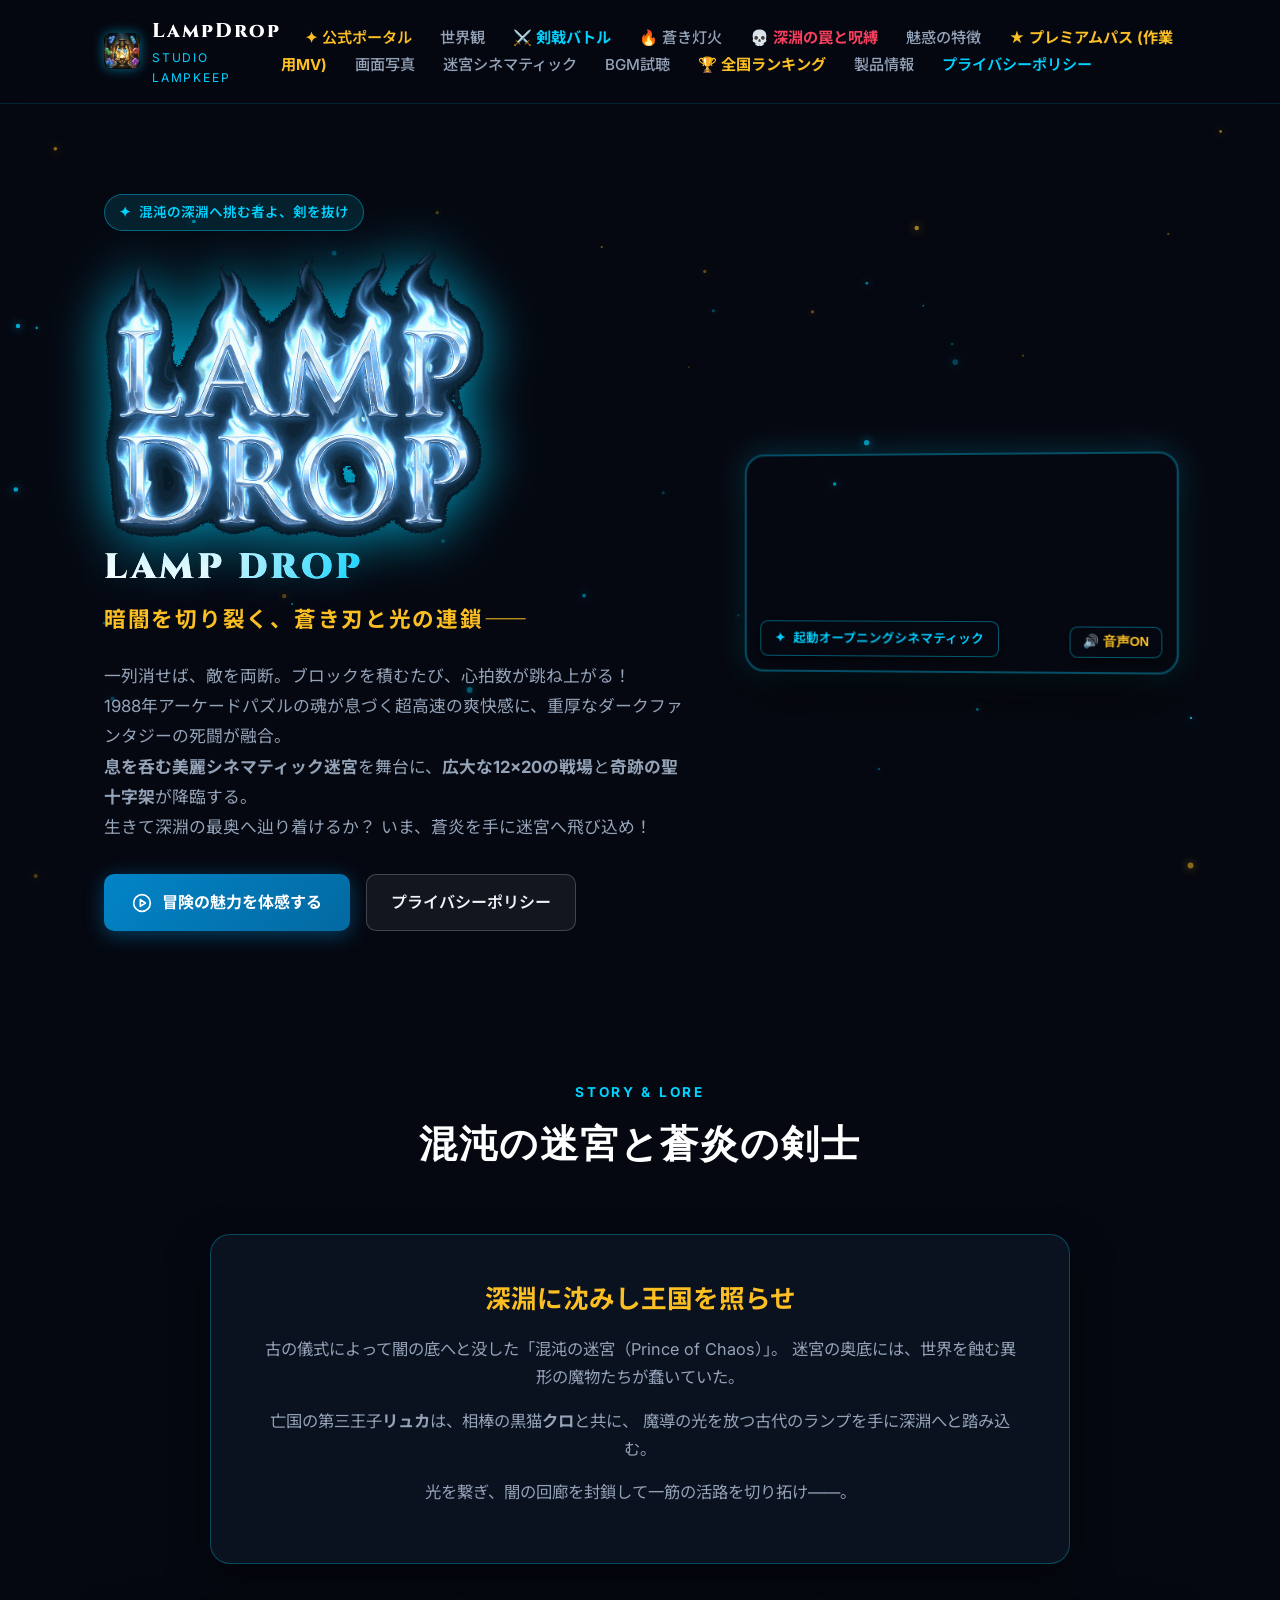
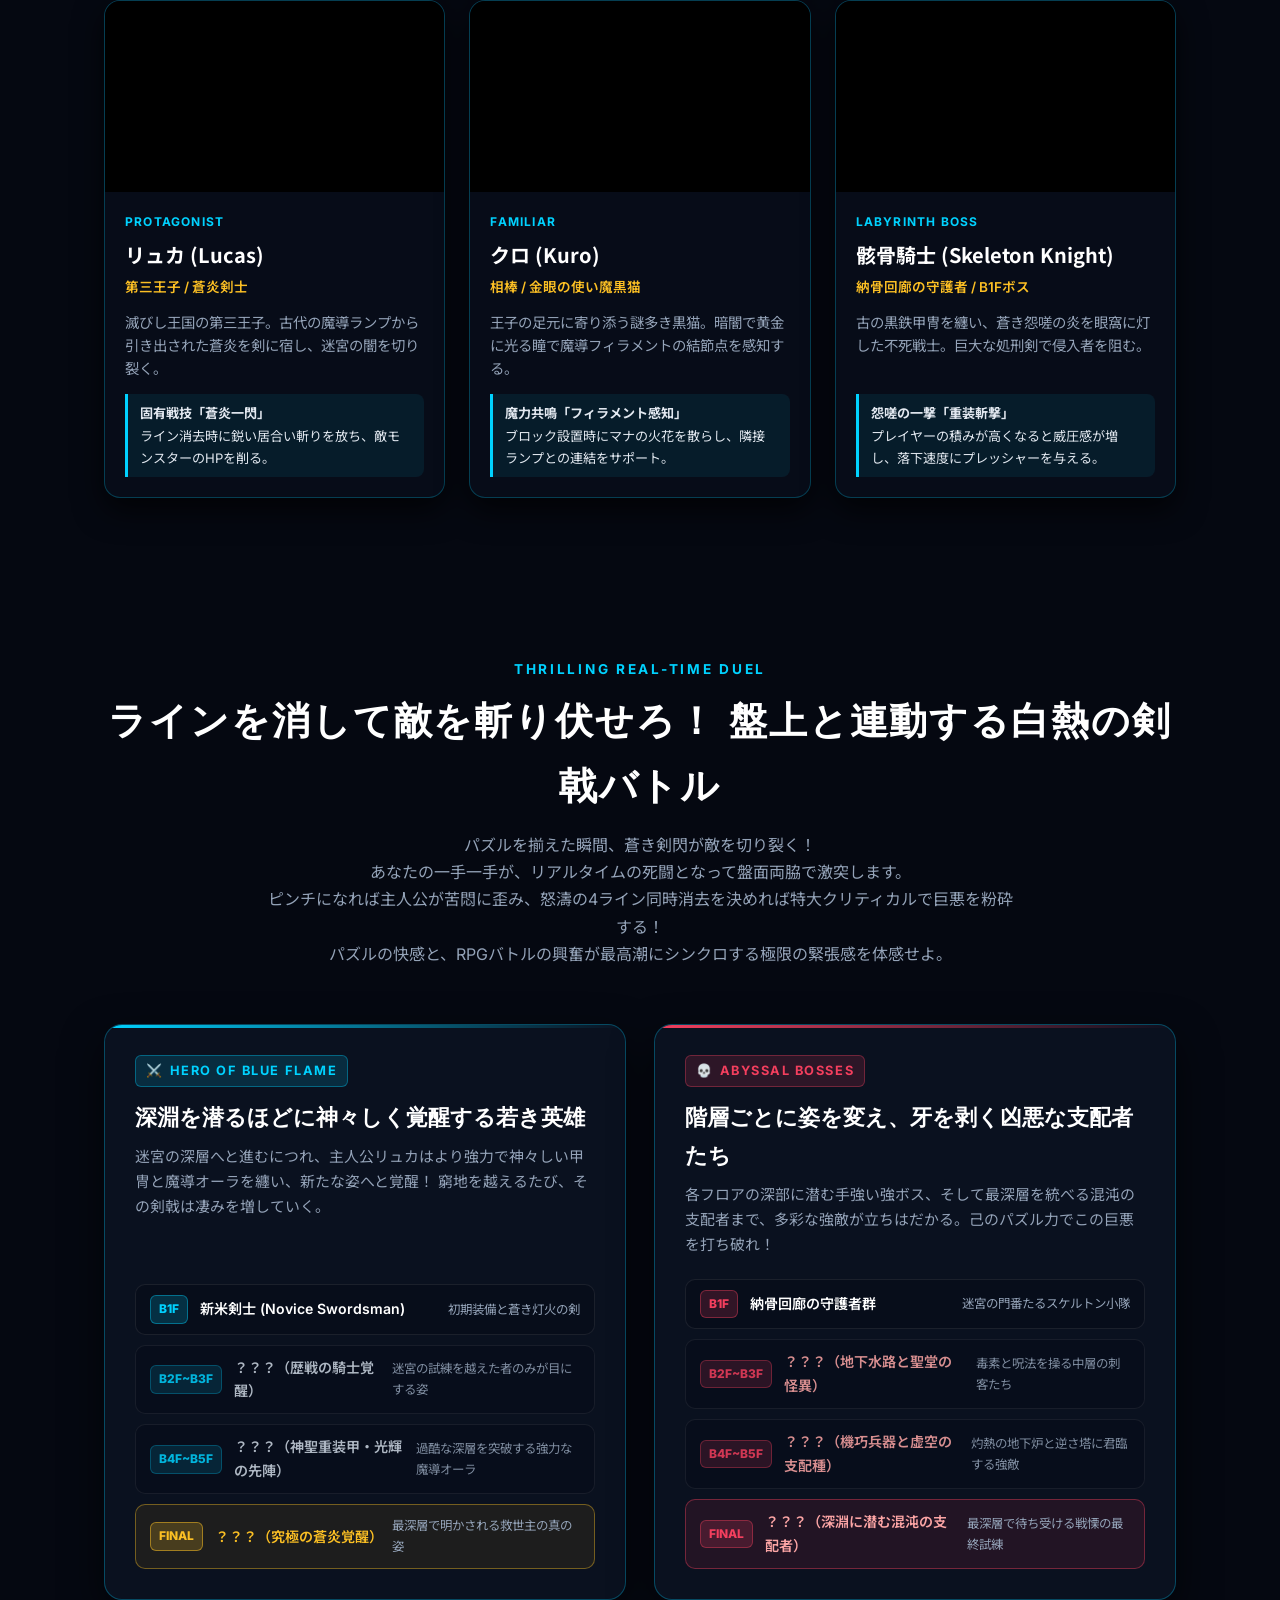
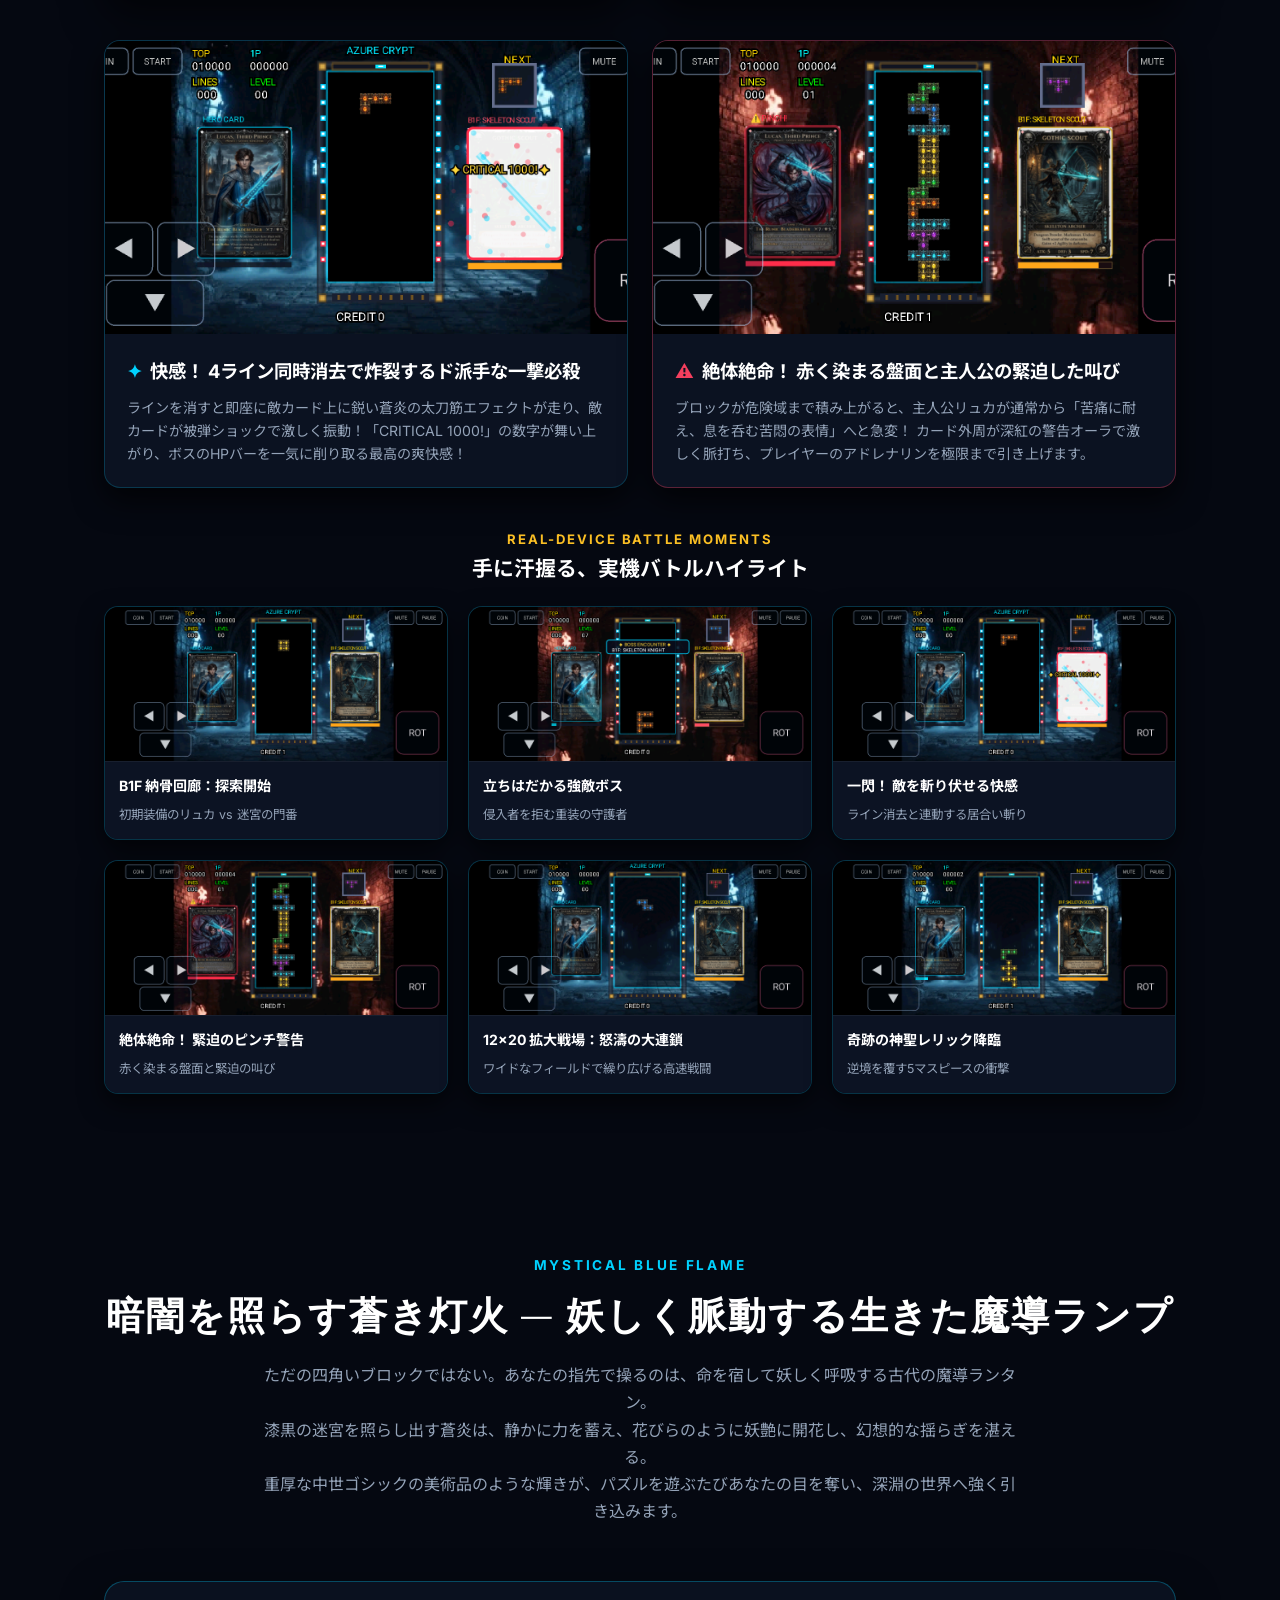
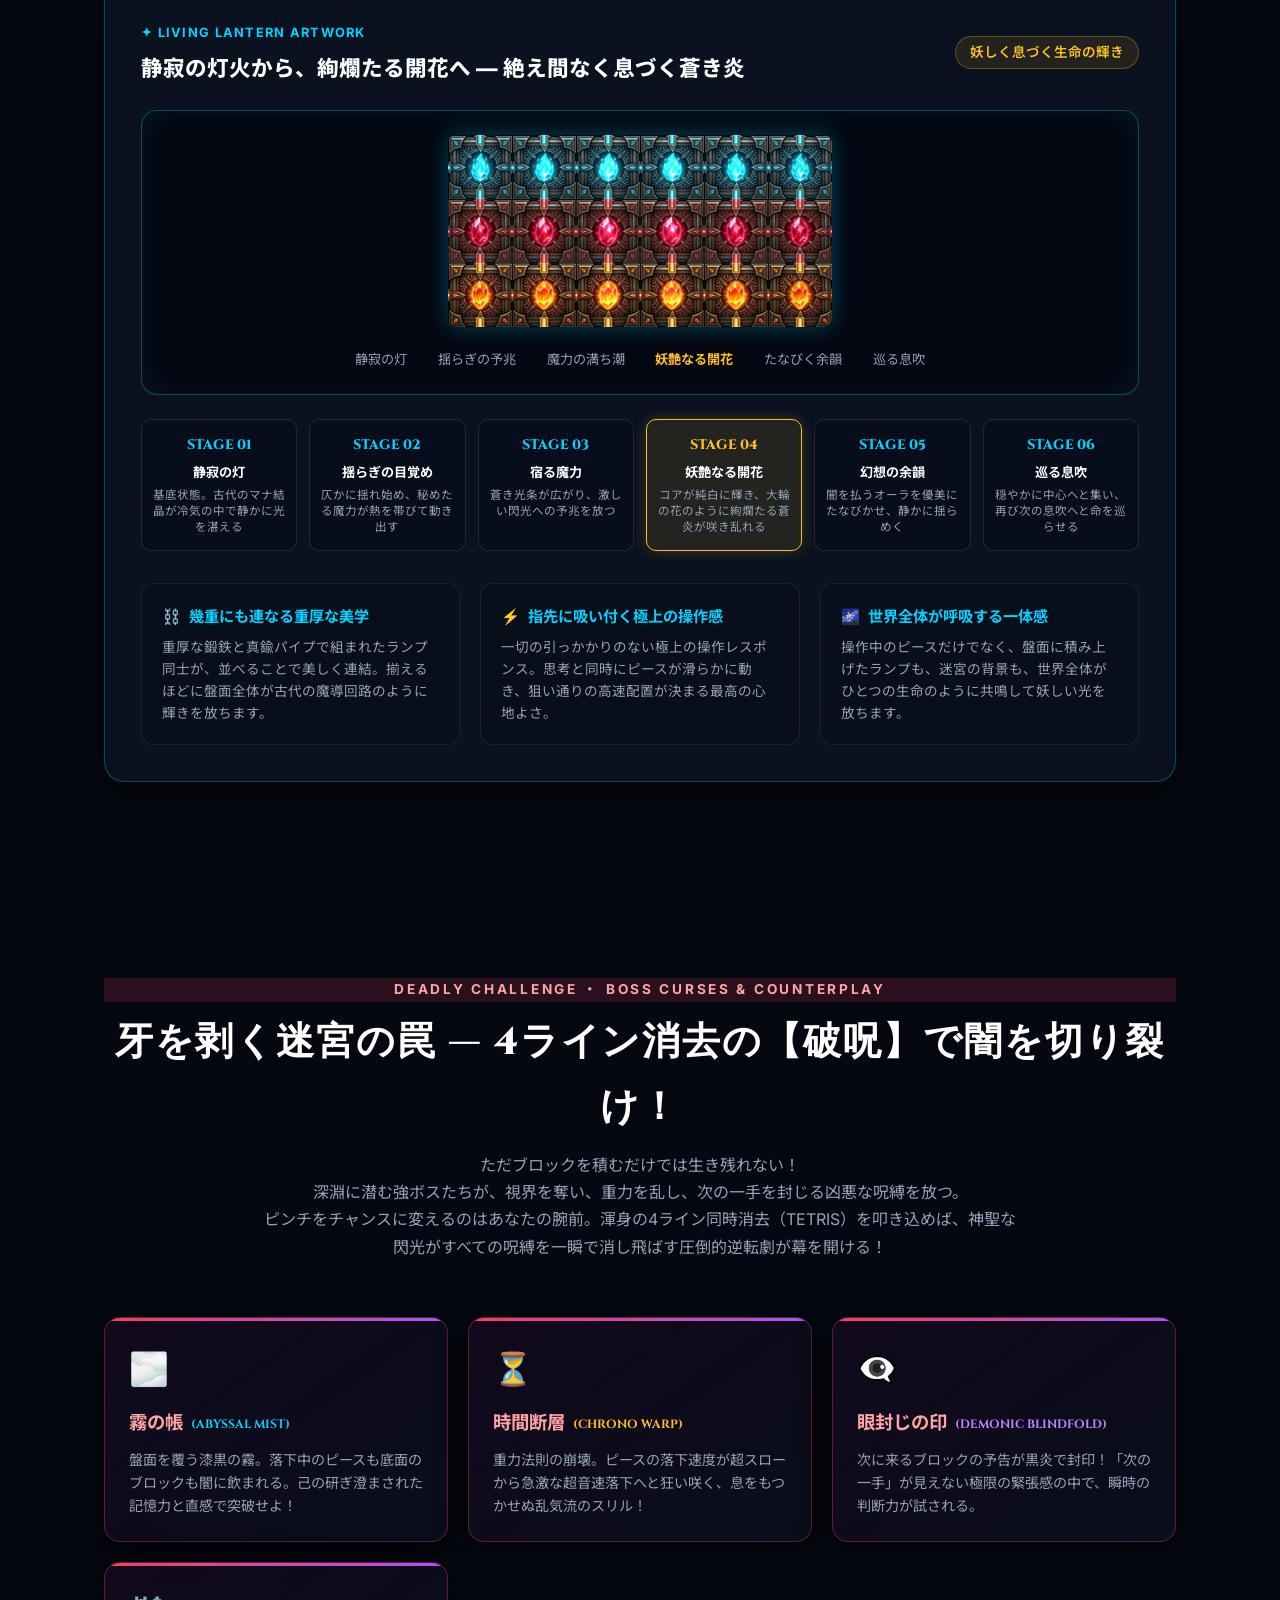
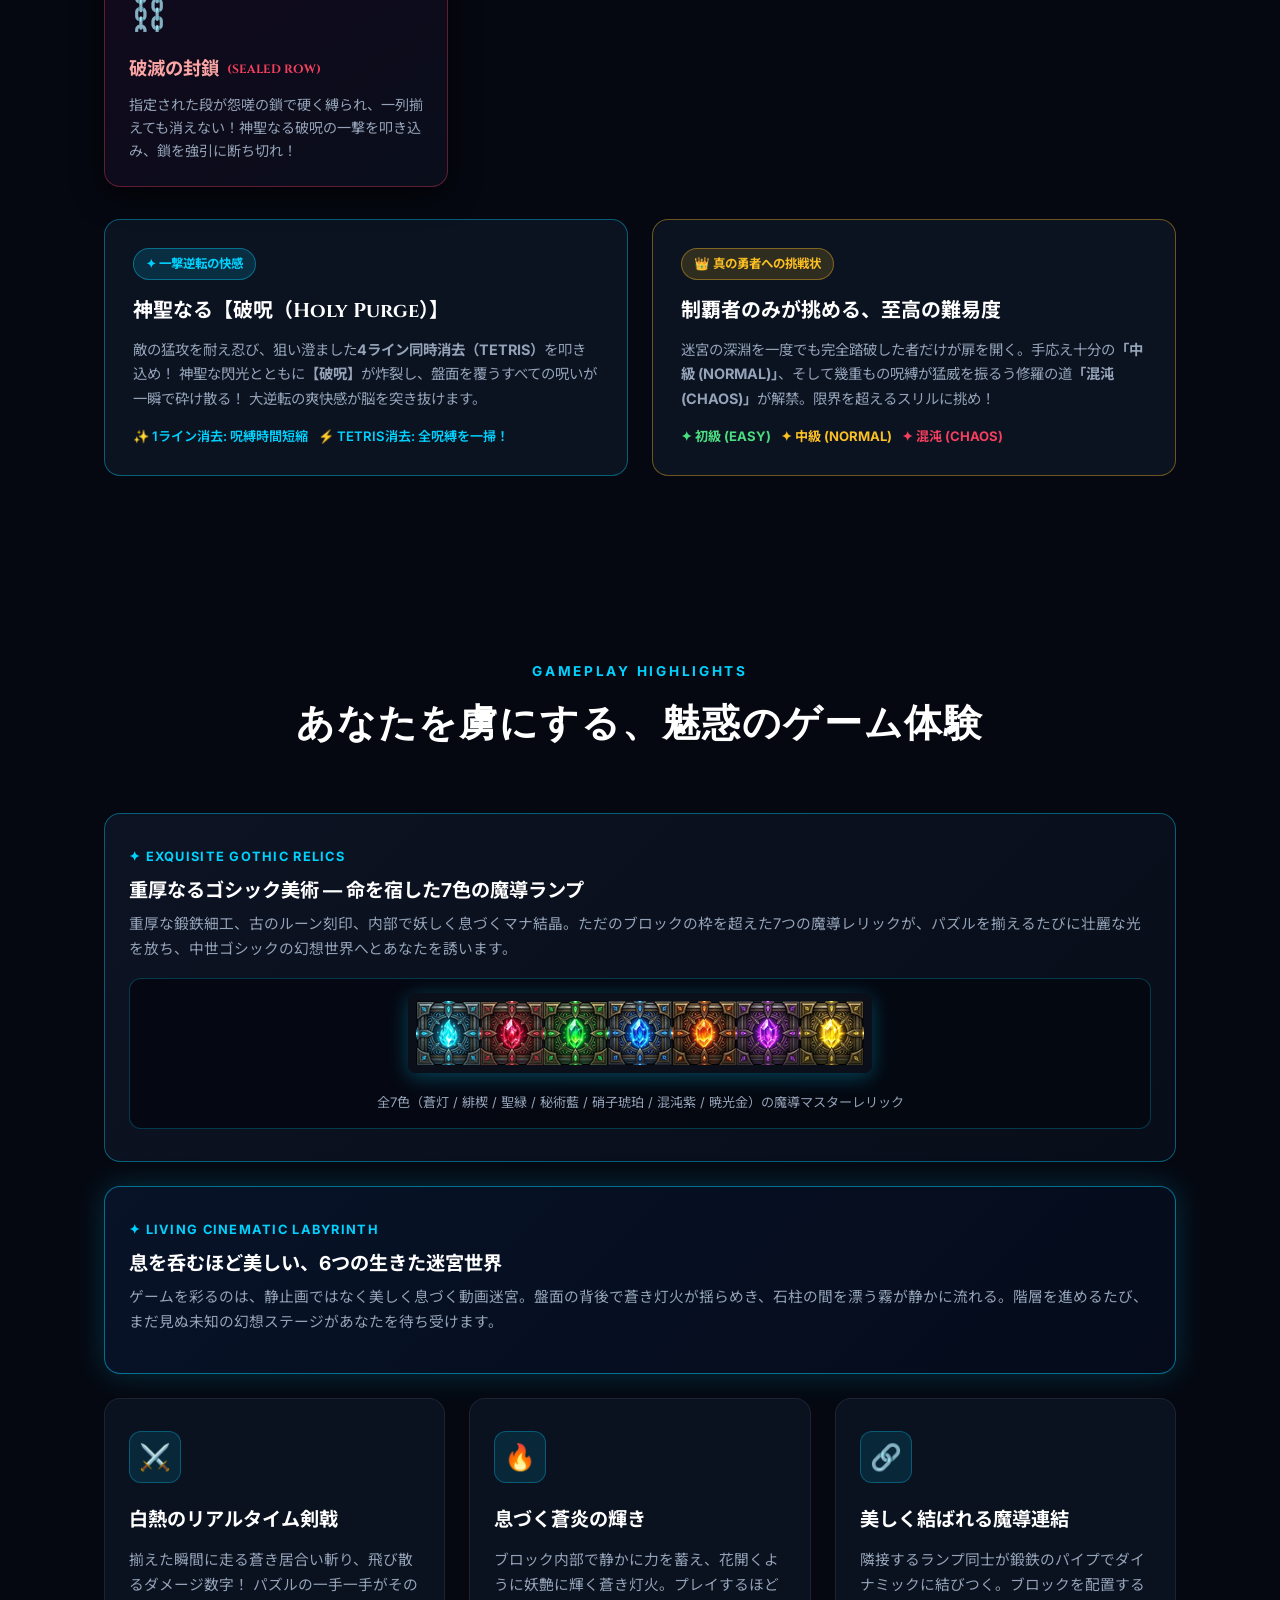
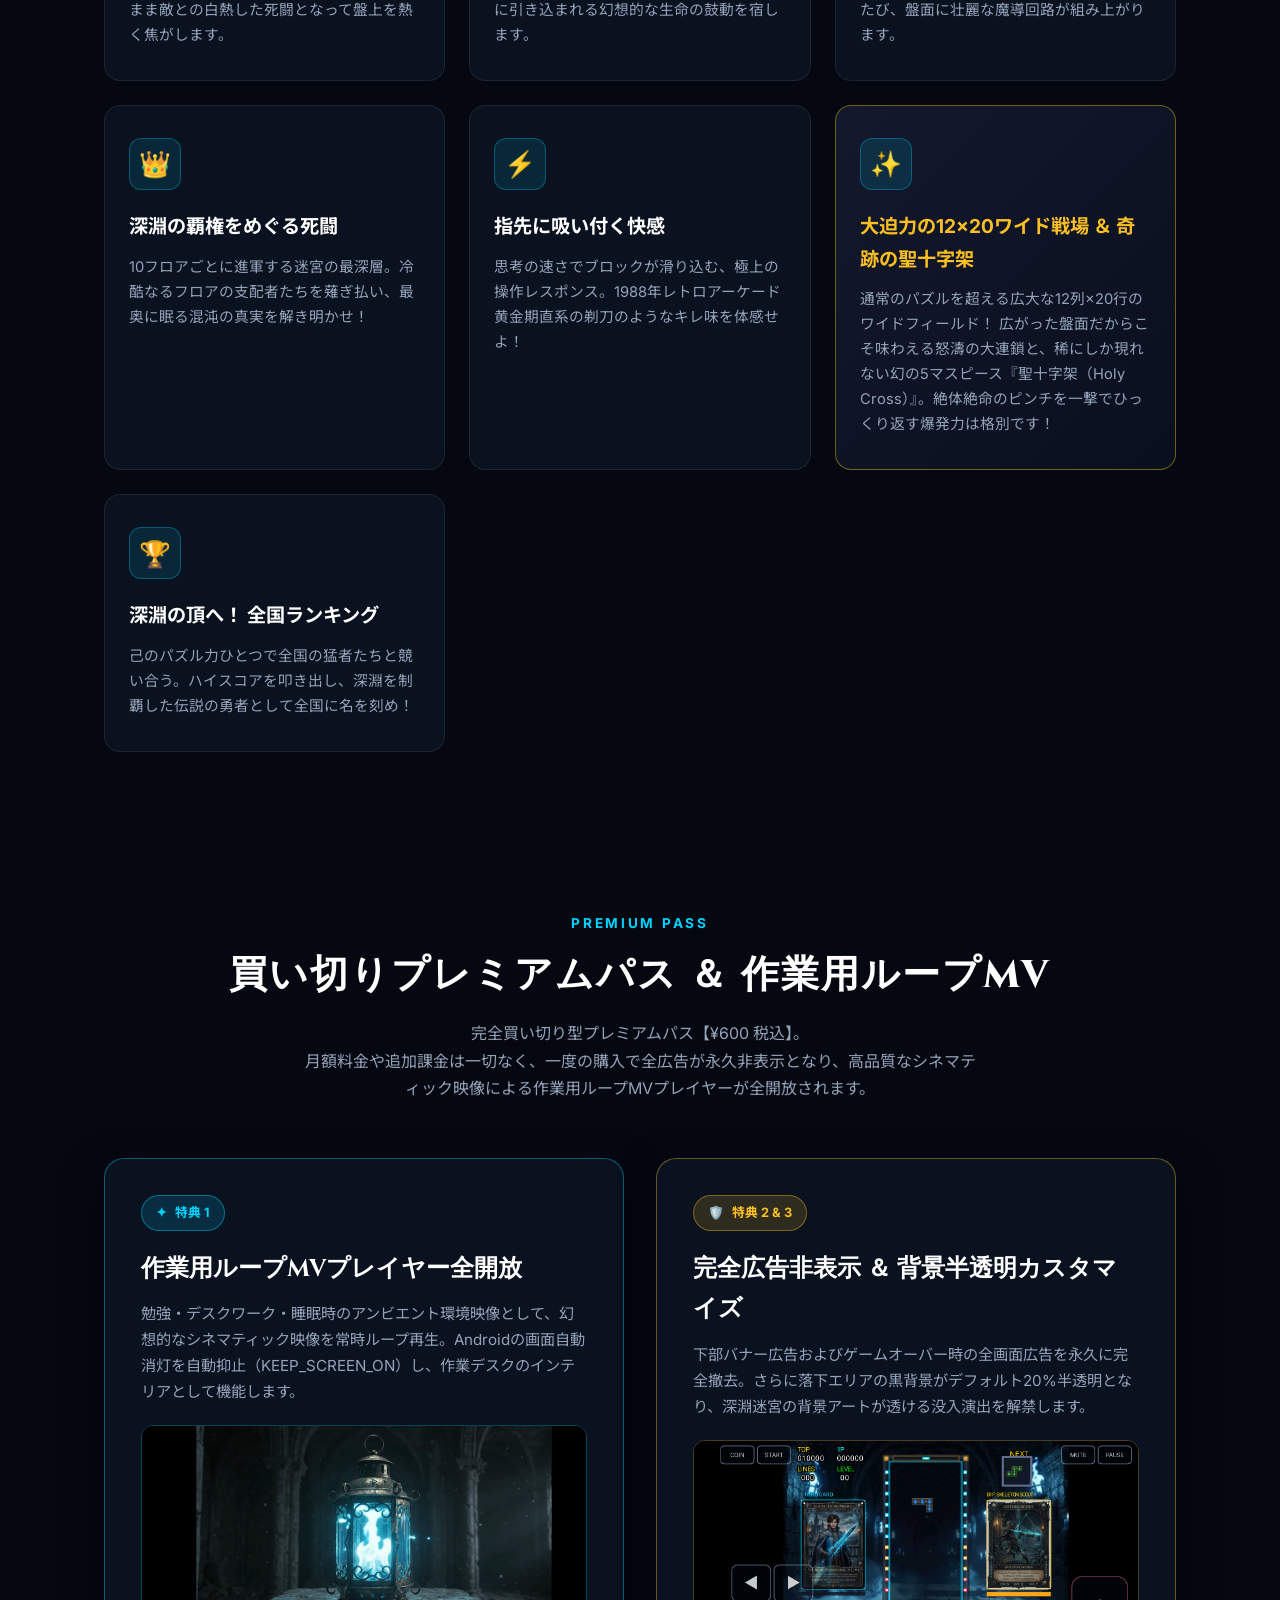
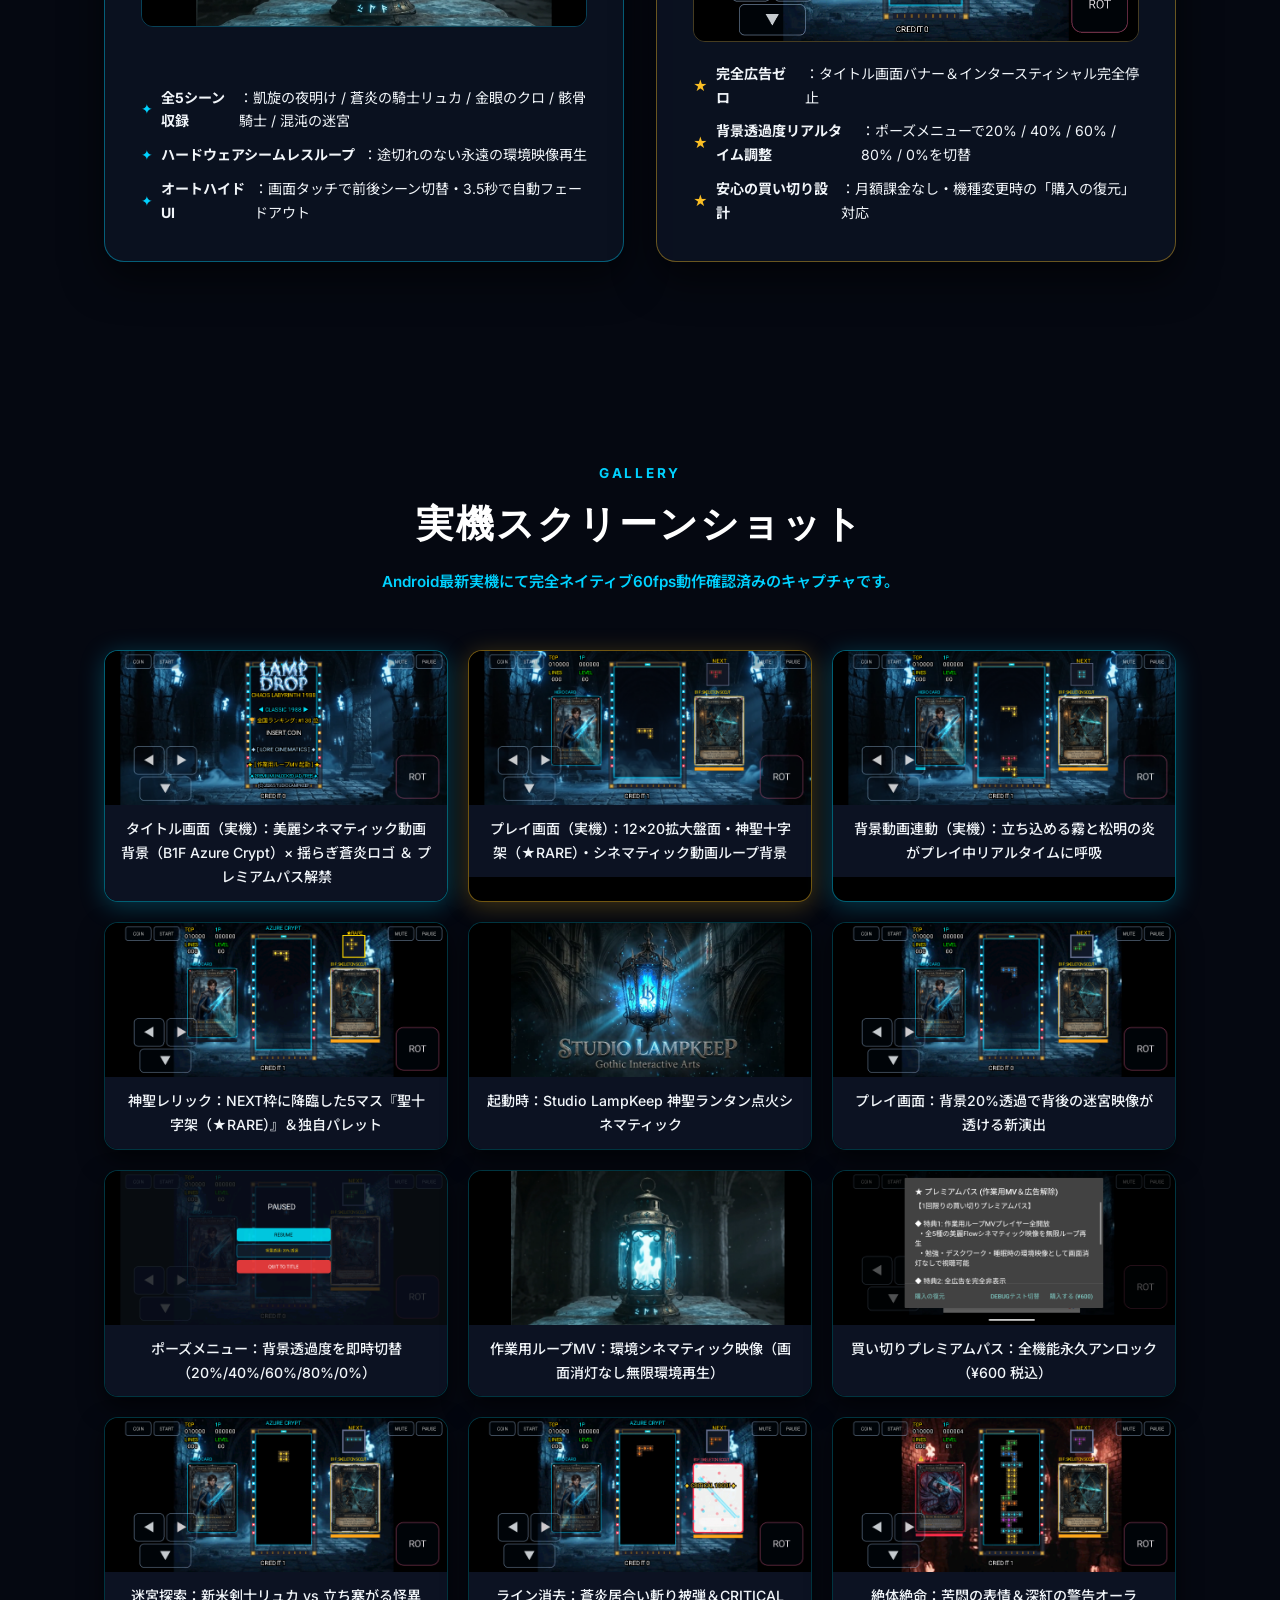
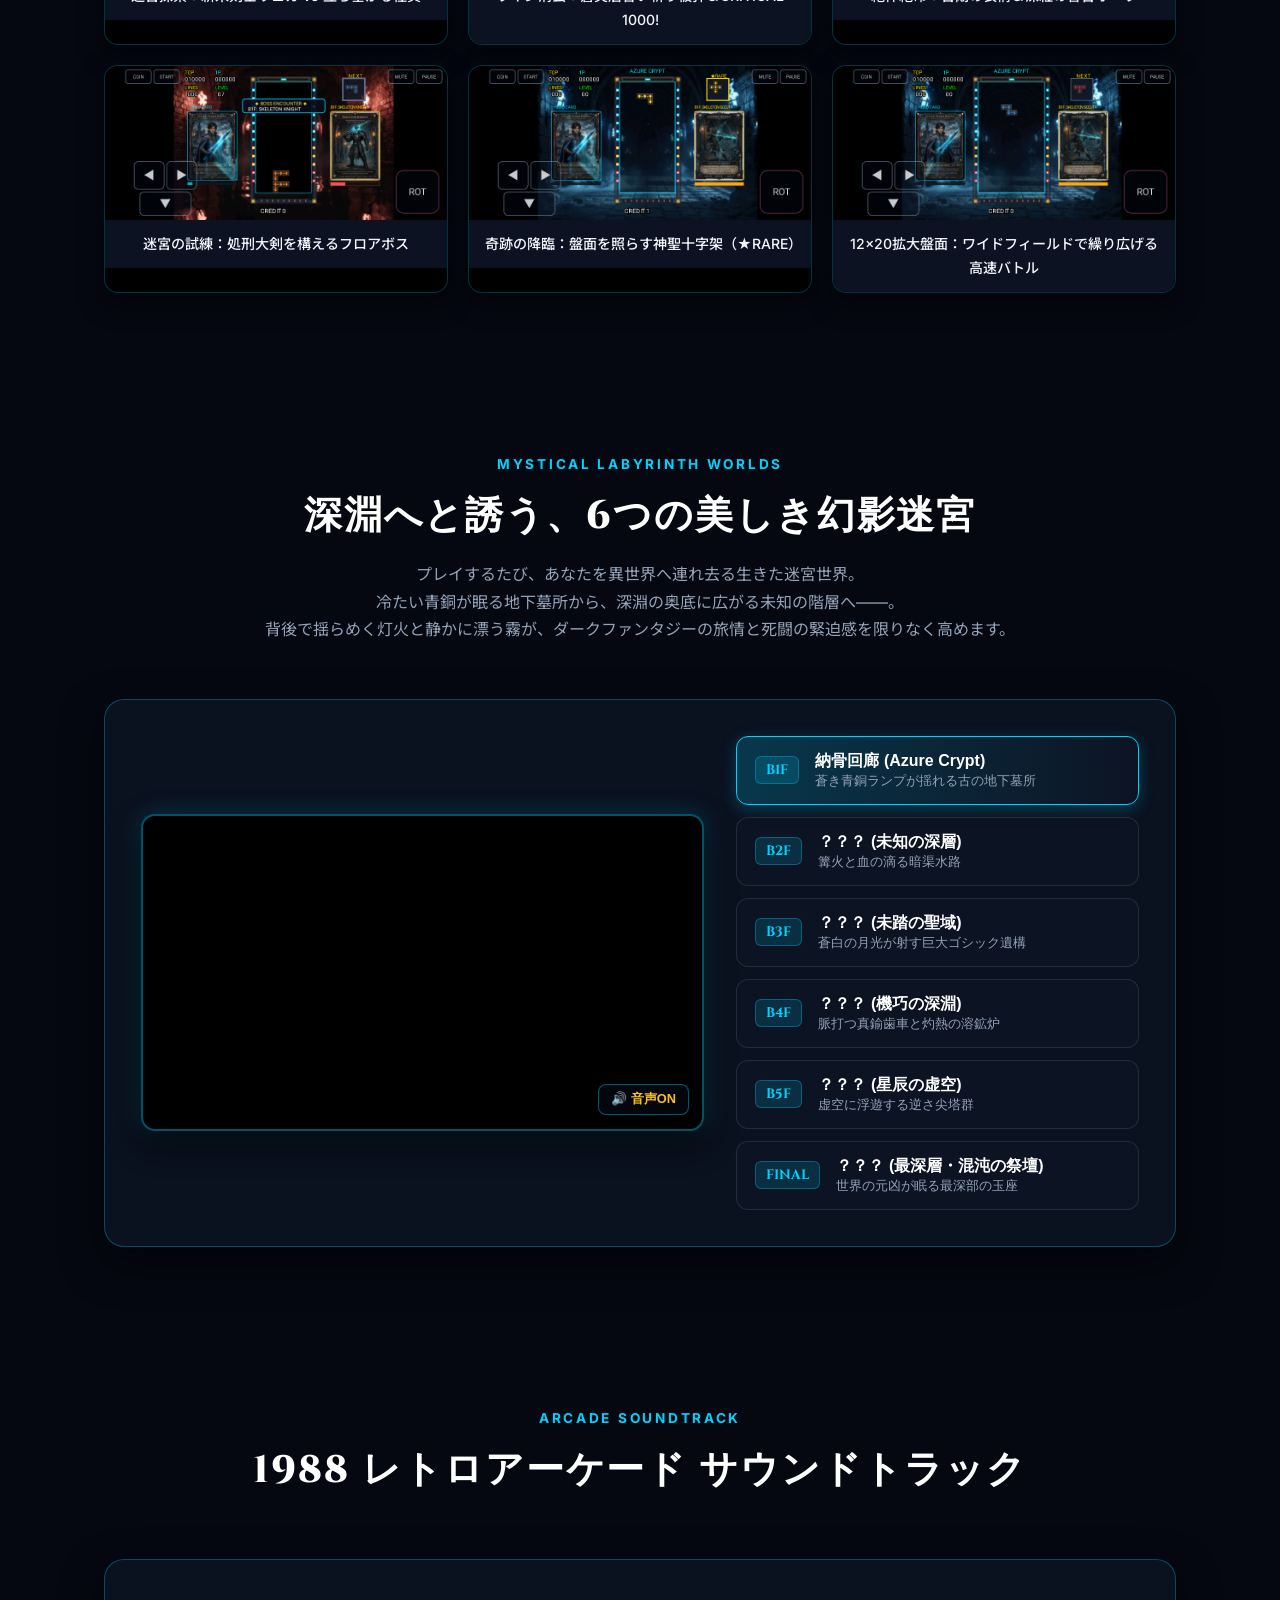
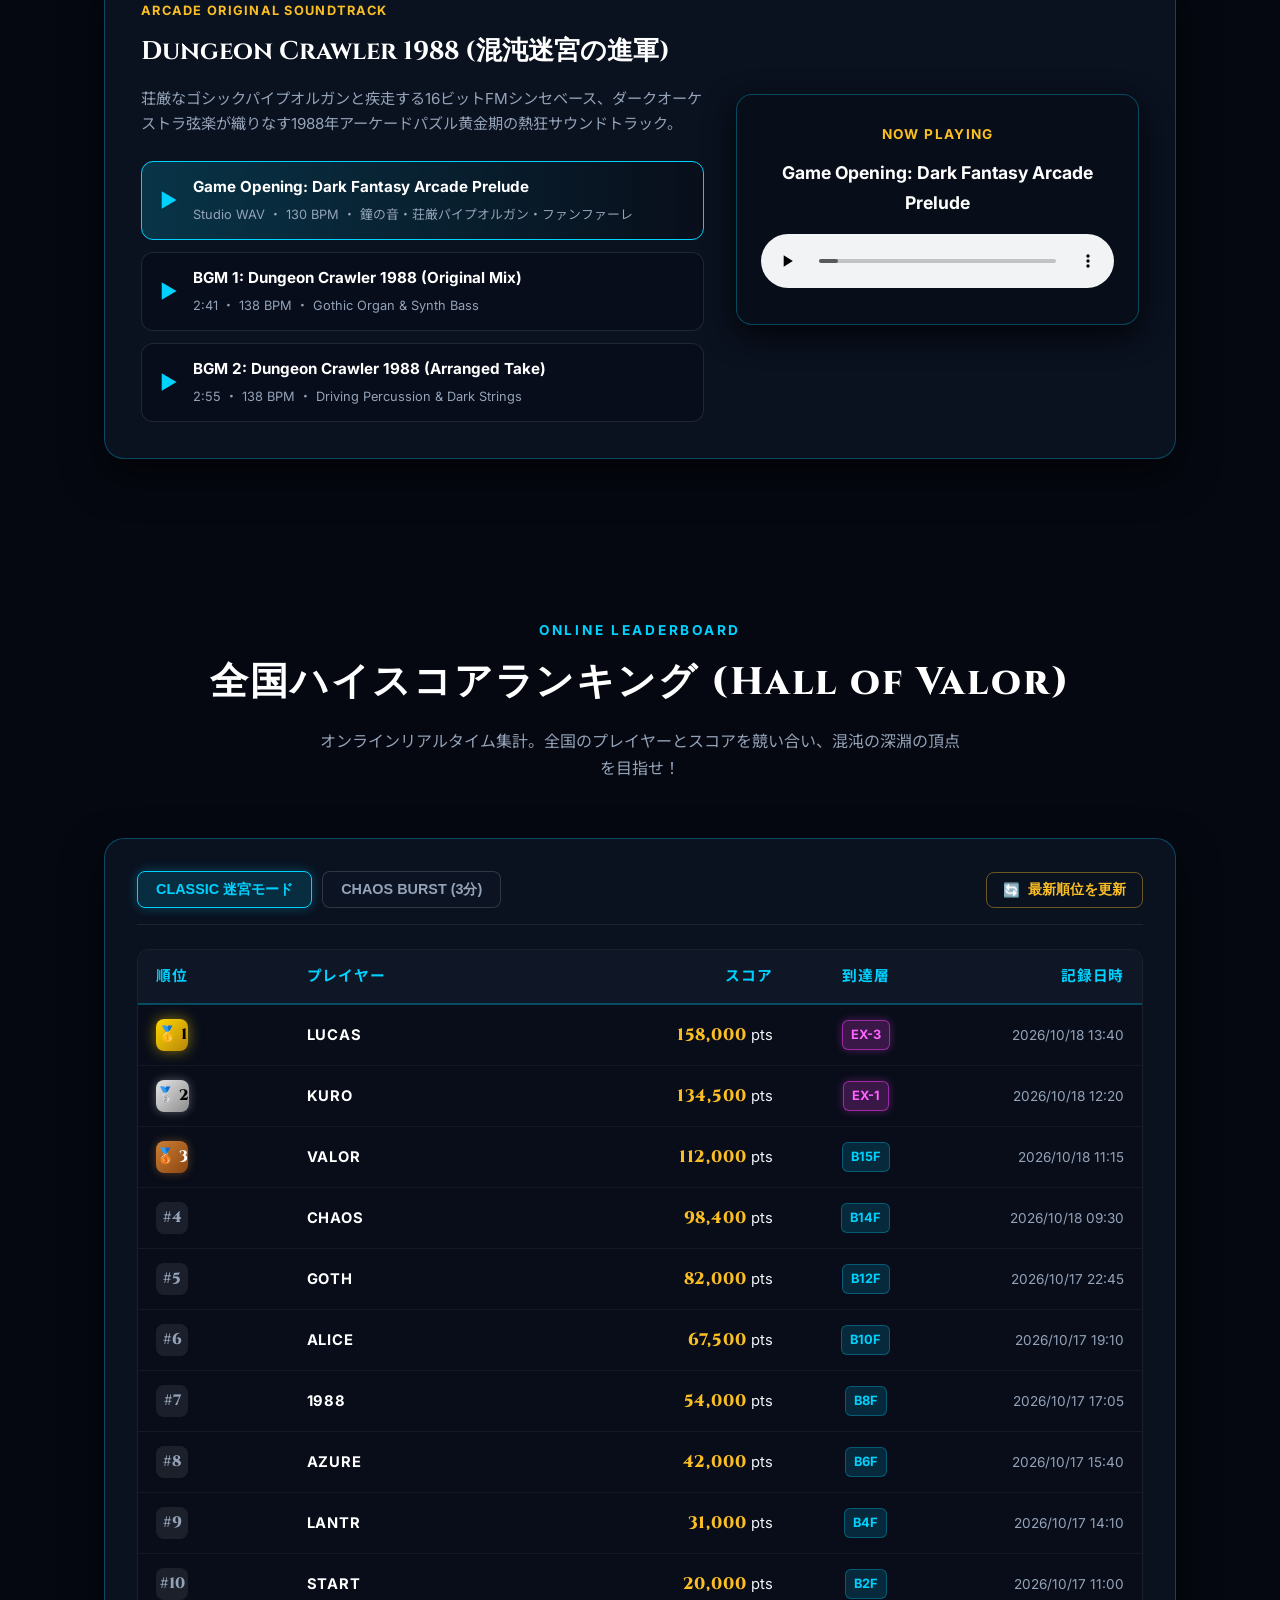
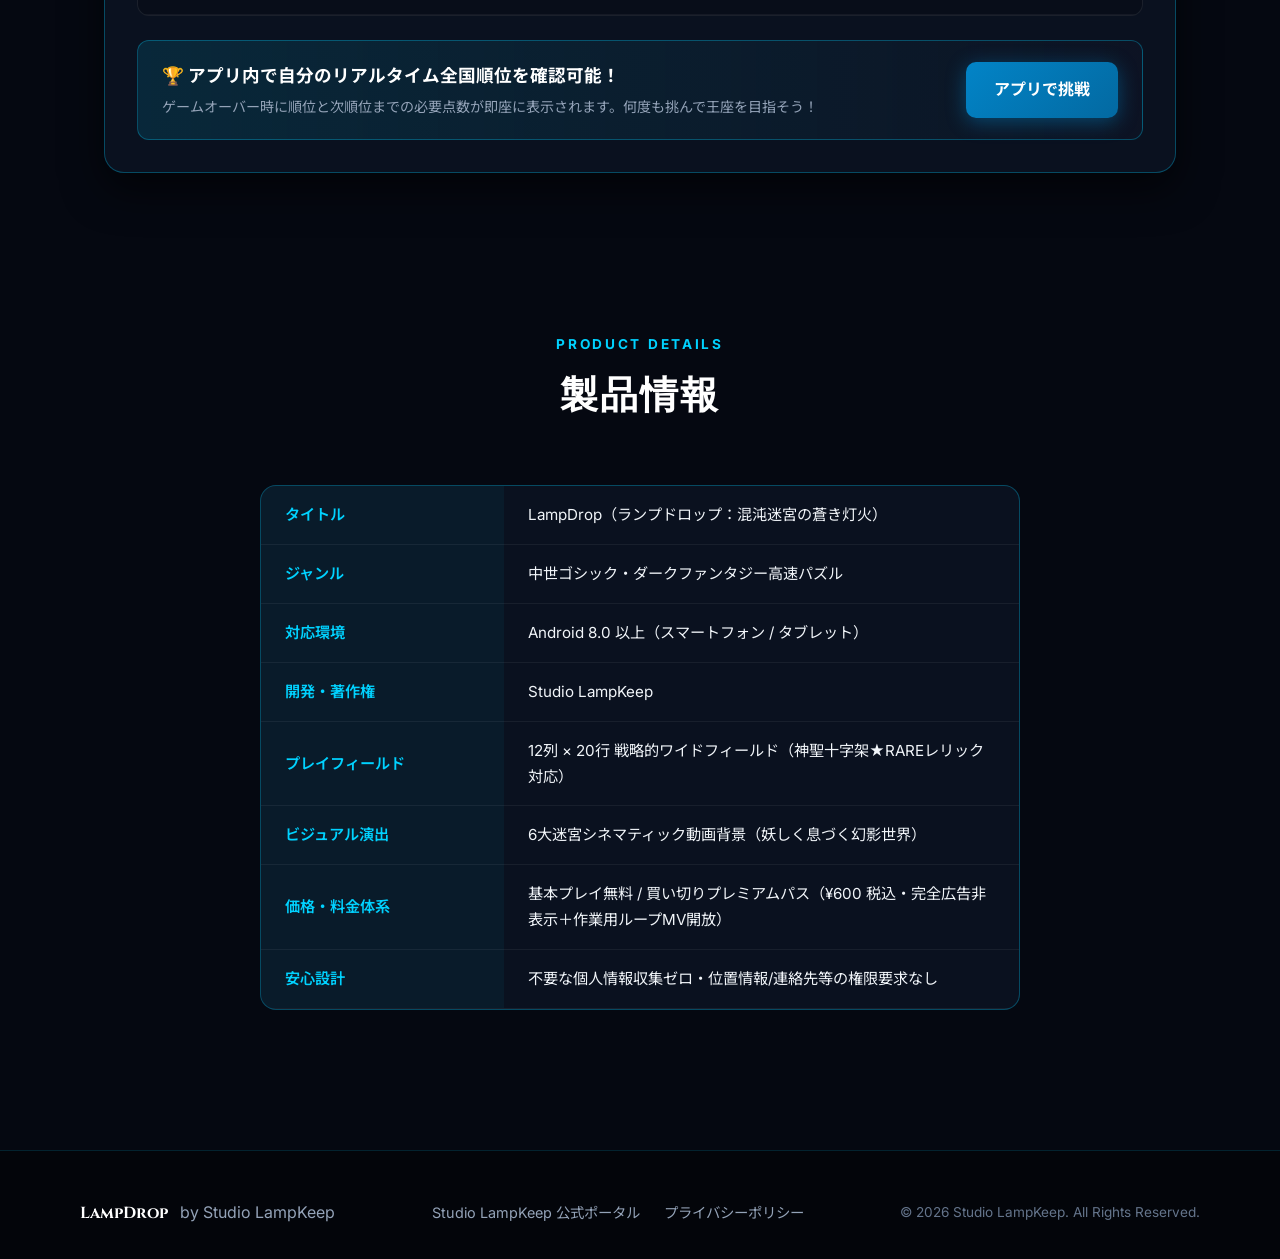
==== commit 0e913d75: "fix(web): remove spoilers from battle highlights, evolution lists, and dungeon stages" ====
--- a/lampdrop/index.html
+++ b/lampdrop/index.html
@@ -1561,25 +1561,15 @@
                         <span class="evo-name">新米剣士 (Novice Swordsman)</span>
                         <span class="evo-note">初期装備と蒼き灯火の剣</span>
                     </div>
-                    <div class="evolution-item">
-                        <span class="evo-badge cyan">B2F</span>
-                        <span class="evo-name">歴戦の戦士 (Hardened Warrior)</span>
-                        <span class="evo-note">鍛鉄甲冑と安定した剣技</span>
+                    <div class="evolution-item" style="opacity: 0.85;">
+                        <span class="evo-badge" style="background: rgba(0, 210, 255, 0.15); color: var(--accent-cyan); border: 1px solid rgba(0, 210, 255, 0.3);">B2F~B3F</span>
+                        <span class="evo-name" style="color: #cbd5e1;">？？？（歴戦の騎士覚醒）</span>
+                        <span class="evo-note">迷宮の試練を越えた者のみが目にする姿</span>
                     </div>
-                    <div class="evolution-item">
-                        <span class="evo-badge cyan">B3F</span>
-                        <span class="evo-name">聖堂ルーンナイト (Rune Knight)</span>
-                        <span class="evo-note">古代ルーン文字を刻印した銀甲</span>
-                    </div>
-                    <div class="evolution-item">
-                        <span class="evo-badge cyan">B4F</span>
-                        <span class="evo-name">鋼鉄の先陣 (Iron Vanguard)</span>
-                        <span class="evo-note">地下炉の蒸気熱に耐える重装甲</span>
-                    </div>
-                    <div class="evolution-item">
-                        <span class="evo-badge cyan">B5F</span>
-                        <span class="evo-name">光輝のアルコン (Radiant Archon)</span>
-                        <span class="evo-note">虚空を照らす蒼光のマントと双翼</span>
+                    <div class="evolution-item" style="opacity: 0.85;">
+                        <span class="evo-badge" style="background: rgba(0, 210, 255, 0.15); color: var(--accent-cyan); border: 1px solid rgba(0, 210, 255, 0.3);">B4F~B5F</span>
+                        <span class="evo-name" style="color: #cbd5e1;">？？？（神聖重装甲・光輝の先陣）</span>
+                        <span class="evo-note">過酷な深層を突破する強力な魔導オーラ</span>
                     </div>
                     <div class="evolution-item" style="border-color: rgba(251, 191, 36, 0.4); background: rgba(251, 191, 36, 0.08);">
                         <span class="evo-badge" style="background: rgba(251, 191, 36, 0.2); color: var(--accent-gold); border: 1px solid rgba(251, 191, 36, 0.5);">FINAL</span>
@@ -1601,33 +1591,23 @@
                 <div class="evolution-list">
                     <div class="evolution-item">
                         <span class="evo-badge crimson">B1F</span>
-                        <span class="evo-name">納骨回廊のアンデッド群</span>
-                        <span class="evo-note">骸骨兵 / 重装の骸骨騎士</span>
+                        <span class="evo-name">納骨回廊の守護者群</span>
+                        <span class="evo-note">迷宮の門番たるスケルトン小隊</span>
                     </div>
-                    <div class="evolution-item">
-                        <span class="evo-badge crimson">B2F</span>
-                        <span class="evo-name">地下水路の怪異</span>
-                        <span class="evo-note">ポイズンスライム / 深淵の魔物</span>
+                    <div class="evolution-item" style="opacity: 0.85;">
+                        <span class="evo-badge crimson">B2F~B3F</span>
+                        <span class="evo-name" style="color: #fca5a5;">？？？（地下水路と聖堂の怪異）</span>
+                        <span class="evo-note">毒素と呪法を操る中層の刺客たち</span>
                     </div>
-                    <div class="evolution-item">
-                        <span class="evo-badge crimson">B3F</span>
-                        <span class="evo-name">砕かれし聖堂の亡霊たち</span>
-                        <span class="evo-note">古代聖堂を彷徨う幽鬼と守護者</span>
-                    </div>
-                    <div class="evolution-item">
-                        <span class="evo-badge crimson">B4F</span>
-                        <span class="evo-name">機巧の地下炉</span>
-                        <span class="evo-note">真鍮と炎を宿した機巧兵器</span>
-                    </div>
-                    <div class="evolution-item">
-                        <span class="evo-badge crimson">B5F</span>
-                        <span class="evo-name">逆さ塔の支配種</span>
-                        <span class="evo-note">虚空に巣食う高位の魔族</span>
+                    <div class="evolution-item" style="opacity: 0.85;">
+                        <span class="evo-badge crimson">B4F~B5F</span>
+                        <span class="evo-name" style="color: #fca5a5;">？？？（機巧兵器と虚空の支配種）</span>
+                        <span class="evo-note">灼熱の地下炉と逆さ塔に君臨する強敵</span>
                     </div>
                     <div class="evolution-item" style="border-color: rgba(244, 63, 94, 0.4); background: rgba(244, 63, 94, 0.1);">
                         <span class="evo-badge crimson">FINAL</span>
-                        <span class="evo-name" style="color: #fca5a5;">？？？（迷宮の元凶）</span>
-                        <span class="evo-note">最深層で待ち受ける戦慄の試練</span>
+                        <span class="evo-name" style="color: #fca5a5;">？？？（深淵に潜む混沌の支配者）</span>
+                        <span class="evo-note">最深層で待ち受ける戦慄の最終試練</span>
                     </div>
                 </div>
             </div>
@@ -1673,47 +1653,48 @@
         </div>
         <div class="battle-screen-grid">
             <div class="battle-screen-item">
-                <img src="img/card_battle_b1f.png" alt="B1F 探索開始">
+                <img src="img/card_battle_b1f.png" alt="迷宮探索開始">
                 <div class="battle-screen-caption">
                     <strong>B1F 納骨回廊：探索開始</strong>
-                    <span>初期リュカ vs スケルトンスカウト (Lv1)</span>
+                    <span>初期装備のリュカ vs 迷宮の門番</span>
                 </div>
             </div>
             <div class="battle-screen-item">
-                <img src="img/card_battle_strong.png" alt="B1F 強ボス 骸骨騎士">
+                <img src="img/card_battle_strong.png" alt="強敵との激突">
                 <div class="battle-screen-caption">
-                    <strong>B1F 強ボス：重装骸骨騎士</strong>
-                    <span>迷宮侵入者を拒む黒鉄の大剣士</span>
+                    <strong>立ちはだかる強敵ボス</strong>
+                    <span>侵入者を拒む重装の守護者</span>
                 </div>
             </div>
             <div class="battle-screen-item">
-                <img src="img/card_battle_knight.png" alt="B3F ルーンナイト進化">
+                <img src="img/card_battle_slash.png" alt="蒼炎一閃の太刀筋">
                 <div class="battle-screen-caption">
-                    <strong>B3F 聖堂：ルーンナイト進化</strong>
-                    <span>銀甲を纏うリュカの覚醒</span>
+                    <strong>一閃！ 敵を斬り伏せる快感</strong>
+                    <span>ライン消去と連動する居合い斬り</span>
                 </div>
             </div>
             <div class="battle-screen-item">
-                <img src="img/card_battle_drake.png" alt="B5F 光輝アルコン進化">
+                <img src="img/card_battle_pinch.png" alt="絶体絶命の危機">
                 <div class="battle-screen-caption">
-                    <strong>B5F 逆さ塔：光輝のアルコン</strong>
-                    <span>虚空の翼を得たリュカの進軍</span>
+                    <strong>絶体絶命！ 緊迫のピンチ警告</strong>
+                    <span>赤く染まる盤面と緊迫の叫び</span>
                 </div>
             </div>
             <div class="battle-screen-item">
                 <img src="img/screen_gameplay_12x20.png" alt="12x20 拡大盤面での激戦">
                 <div class="battle-screen-caption">
-                    <strong>12×20 拡大盤面：怒濤の連鎖</strong>
+                    <strong>12×20 拡大戦場：怒濤の大連鎖</strong>
                     <span>ワイドなフィールドで繰り広げる高速戦闘</span>
                 </div>
             </div>
             <div class="battle-screen-item">
                 <img src="img/screen_cross_falling.png" alt="神聖十字架レリック降臨">
                 <div class="battle-screen-caption">
-                    <strong>神聖レリック：聖十字架降臨</strong>
+                    <strong>奇跡の神聖レリック降臨</strong>
                     <span>逆境を覆す5マスピースの衝撃</span>
                 </div>
             </div>
+        </div>
         </div>
     </section>
 
@@ -2097,8 +2078,8 @@
                 <div class="gallery-caption">買い切りプレミアムパス：全機能永久アンロック（¥600 税込）</div>
             </div>
             <div class="gallery-item">
-                <img src="img/card_battle_b1f.png" alt="B1F 納骨回廊 探索開始">
-                <div class="gallery-caption">B1F 納骨回廊：新米剣士リュカ vs スケルトンスカウト</div>
+                <img src="img/card_battle_b1f.png" alt="迷宮探索開始">
+                <div class="gallery-caption">迷宮探索：新米剣士リュカ vs 立ち塞がる怪異</div>
             </div>
             <div class="gallery-item">
                 <img src="img/card_battle_slash.png" alt="ライン消去 蒼炎一閃＆クリティカル">
@@ -2106,15 +2087,15 @@
             </div>
             <div class="gallery-item">
                 <img src="img/card_battle_pinch.png" alt="ピンチ状態 赤枠警告＆苦悶表情">
-                <div class="gallery-caption">12段積み上がり：苦悶の表情＆深紅の警告オーラ</div>
+                <div class="gallery-caption">絶体絶命：苦悶の表情＆深紅の警告オーラ</div>
             </div>
             <div class="gallery-item">
-                <img src="img/card_battle_strong.png" alt="B1F 強ボス 骸骨騎士">
-                <div class="gallery-caption">B1F 強ボス：処刑大剣を構える重装骸骨騎士</div>
+                <img src="img/card_battle_strong.png" alt="強敵との対峙">
+                <div class="gallery-caption">迷宮の試練：処刑大剣を構えるフロアボス</div>
             </div>
             <div class="gallery-item">
-                <img src="img/card_battle_knight.png" alt="B3F ルーンナイト進化">
-                <div class="gallery-caption">B3F 聖堂：銀甲ルーンナイトリュカの覚醒</div>
+                <img src="img/screen_holy_cross.png" alt="奇跡の神聖十字架">
+                <div class="gallery-caption">奇跡の降臨：盤面を照らす神聖十字架（★RARE）</div>
             </div>
             <div class="gallery-item">
                 <img src="img/screen_gameplay_12x20.png" alt="12x20拡大盤面での激戦">
@@ -2130,7 +2111,7 @@
             <h2 class="section-title">深淵へと誘う、6つの美しき幻影迷宮</h2>
             <p style="color: var(--text-secondary); max-width: 760px; margin: 12px auto 0; font-size: 1rem; line-height: 1.7;">
                 プレイするたび、あなたを異世界へ連れ去る生きた迷宮世界。<br>
-                冷たい青銅が眠る地下墓所から、蒸気たぎる地下炉、そして虚空に浮かぶ逆さ塔へ——。<br>
+                冷たい青銅が眠る地下墓所から、深淵の奥底に広がる未知の階層へ——。<br>
                 背後で揺らめく灯火と静かに漂う霧が、ダークファンタジーの旅情と死闘の緊迫感を限りなく高めます。
             </p>
         </div>
@@ -2152,36 +2133,36 @@
                 <button class="stage-btn" onclick="switchStage(1)">
                     <span class="stage-badge">B2F</span>
                     <div class="stage-info">
-                        <div class="stage-name">緋の地下水路 (Scarlet Aqueduct)</div>
+                        <div class="stage-name">？？？ (未知の深層)</div>
                         <div class="stage-sub">篝火と血の滴る暗渠水路</div>
                     </div>
                 </button>
                 <button class="stage-btn" onclick="switchStage(2)">
                     <span class="stage-badge">B3F</span>
                     <div class="stage-info">
-                        <div class="stage-name">砕かれし聖堂 (Shattered Sanctuary)</div>
-                        <div class="stage-sub">蒼白の月光と巨大ゴシックアーチ</div>
+                        <div class="stage-name">？？？ (未踏の聖域)</div>
+                        <div class="stage-sub">蒼白の月光が射す巨大ゴシック遺構</div>
                     </div>
                 </button>
                 <button class="stage-btn" onclick="switchStage(3)">
                     <span class="stage-badge">B4F</span>
                     <div class="stage-info">
-                        <div class="stage-name">機巧の地下炉 (Glass Furnace)</div>
-                        <div class="stage-sub">脈打つ真鍮歯車と琥珀の溶鉱炉</div>
+                        <div class="stage-name">？？？ (機巧の深淵)</div>
+                        <div class="stage-sub">脈打つ真鍮歯車と灼熱の溶鉱炉</div>
                     </div>
                 </button>
                 <button class="stage-btn" onclick="switchStage(4)">
                     <span class="stage-badge">B5F</span>
                     <div class="stage-info">
-                        <div class="stage-name">宙吊りの逆さ塔 (Inverted Tower)</div>
-                        <div class="stage-sub">星辰の虚空に浮遊する逆さ尖塔群</div>
+                        <div class="stage-name">？？？ (星辰の虚空)</div>
+                        <div class="stage-sub">虚空に浮遊する逆さ尖塔群</div>
                     </div>
                 </button>
                 <button class="stage-btn" onclick="switchStage(5)">
                     <span class="stage-badge">FINAL</span>
                     <div class="stage-info">
-                        <div class="stage-name">混沌の祭壇 (Throne of Chaos)</div>
-                        <div class="stage-sub">深紅と深紫の混沌渦動が脈動する黒鉄の間</div>
+                        <div class="stage-name">？？？ (最深層・混沌の祭壇)</div>
+                        <div class="stage-sub">世界の元凶が眠る最深部の玉座</div>
                     </div>
                 </button>
             </div>
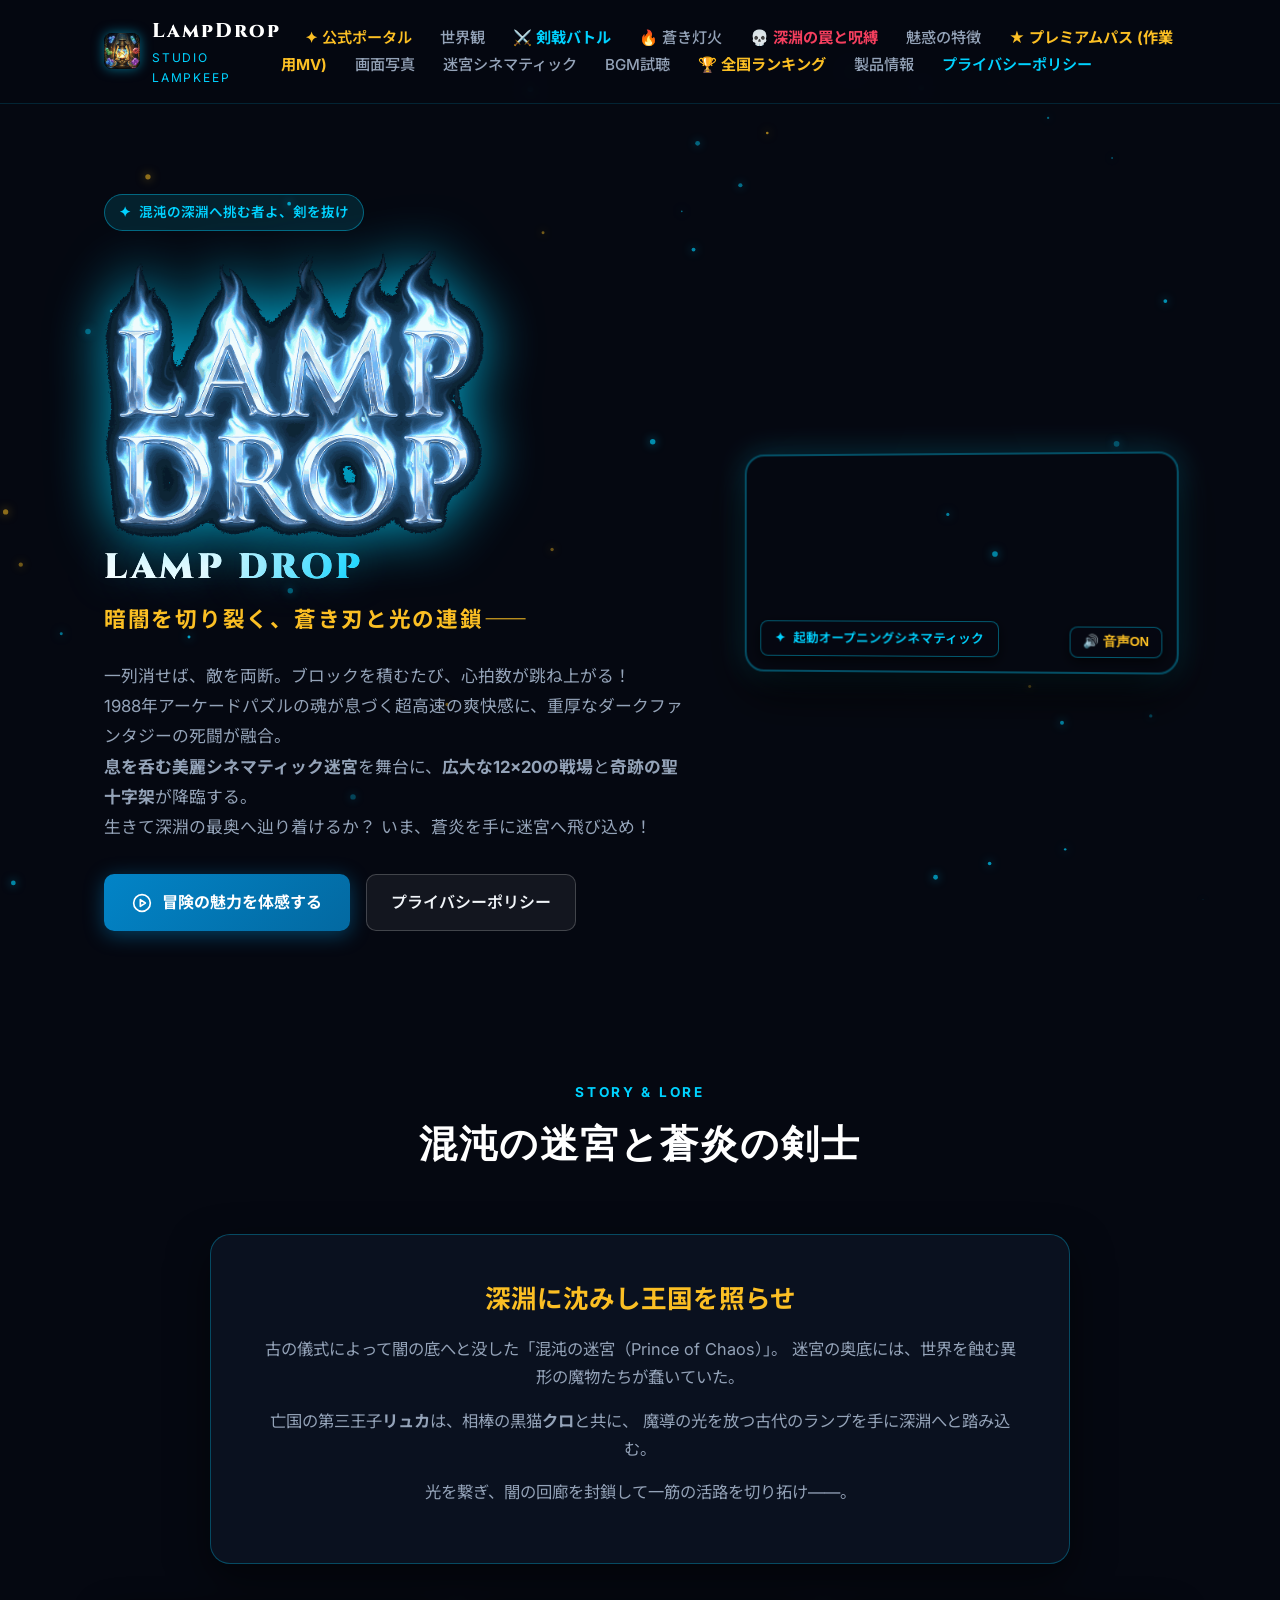
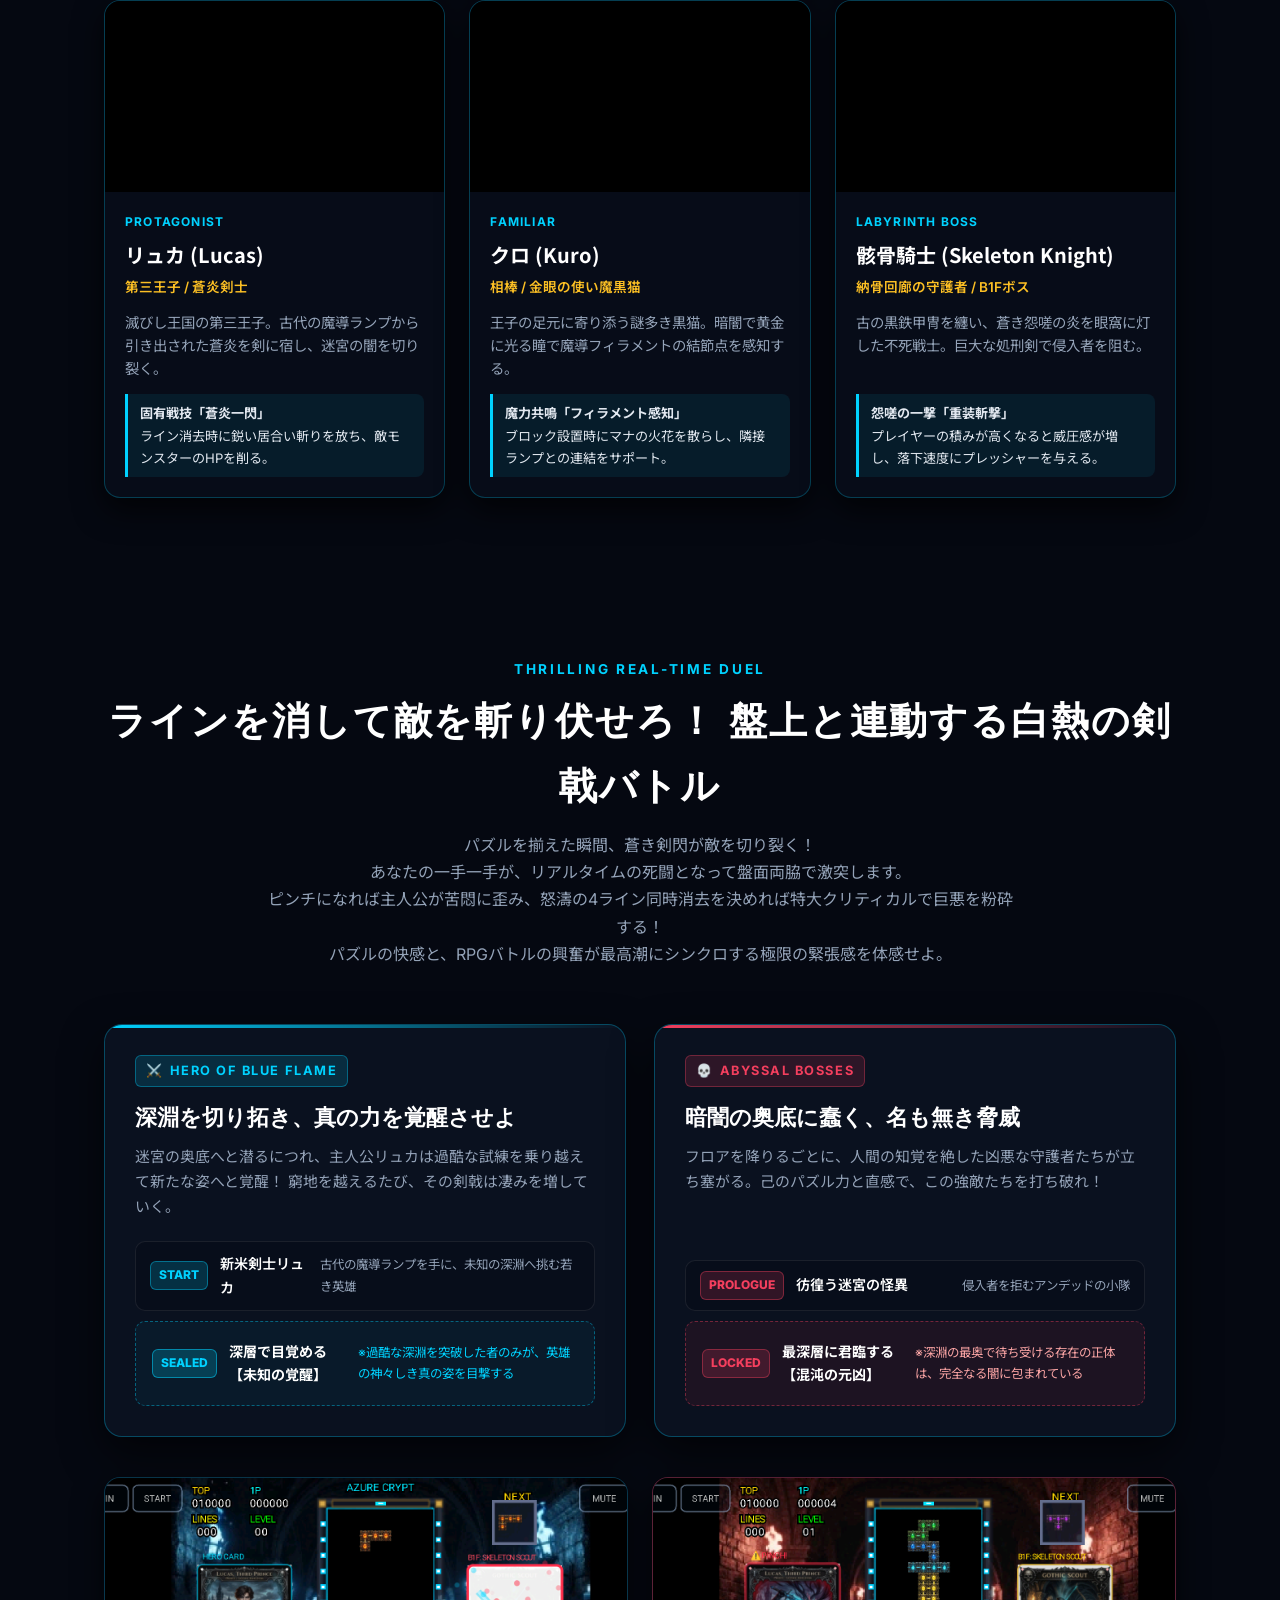
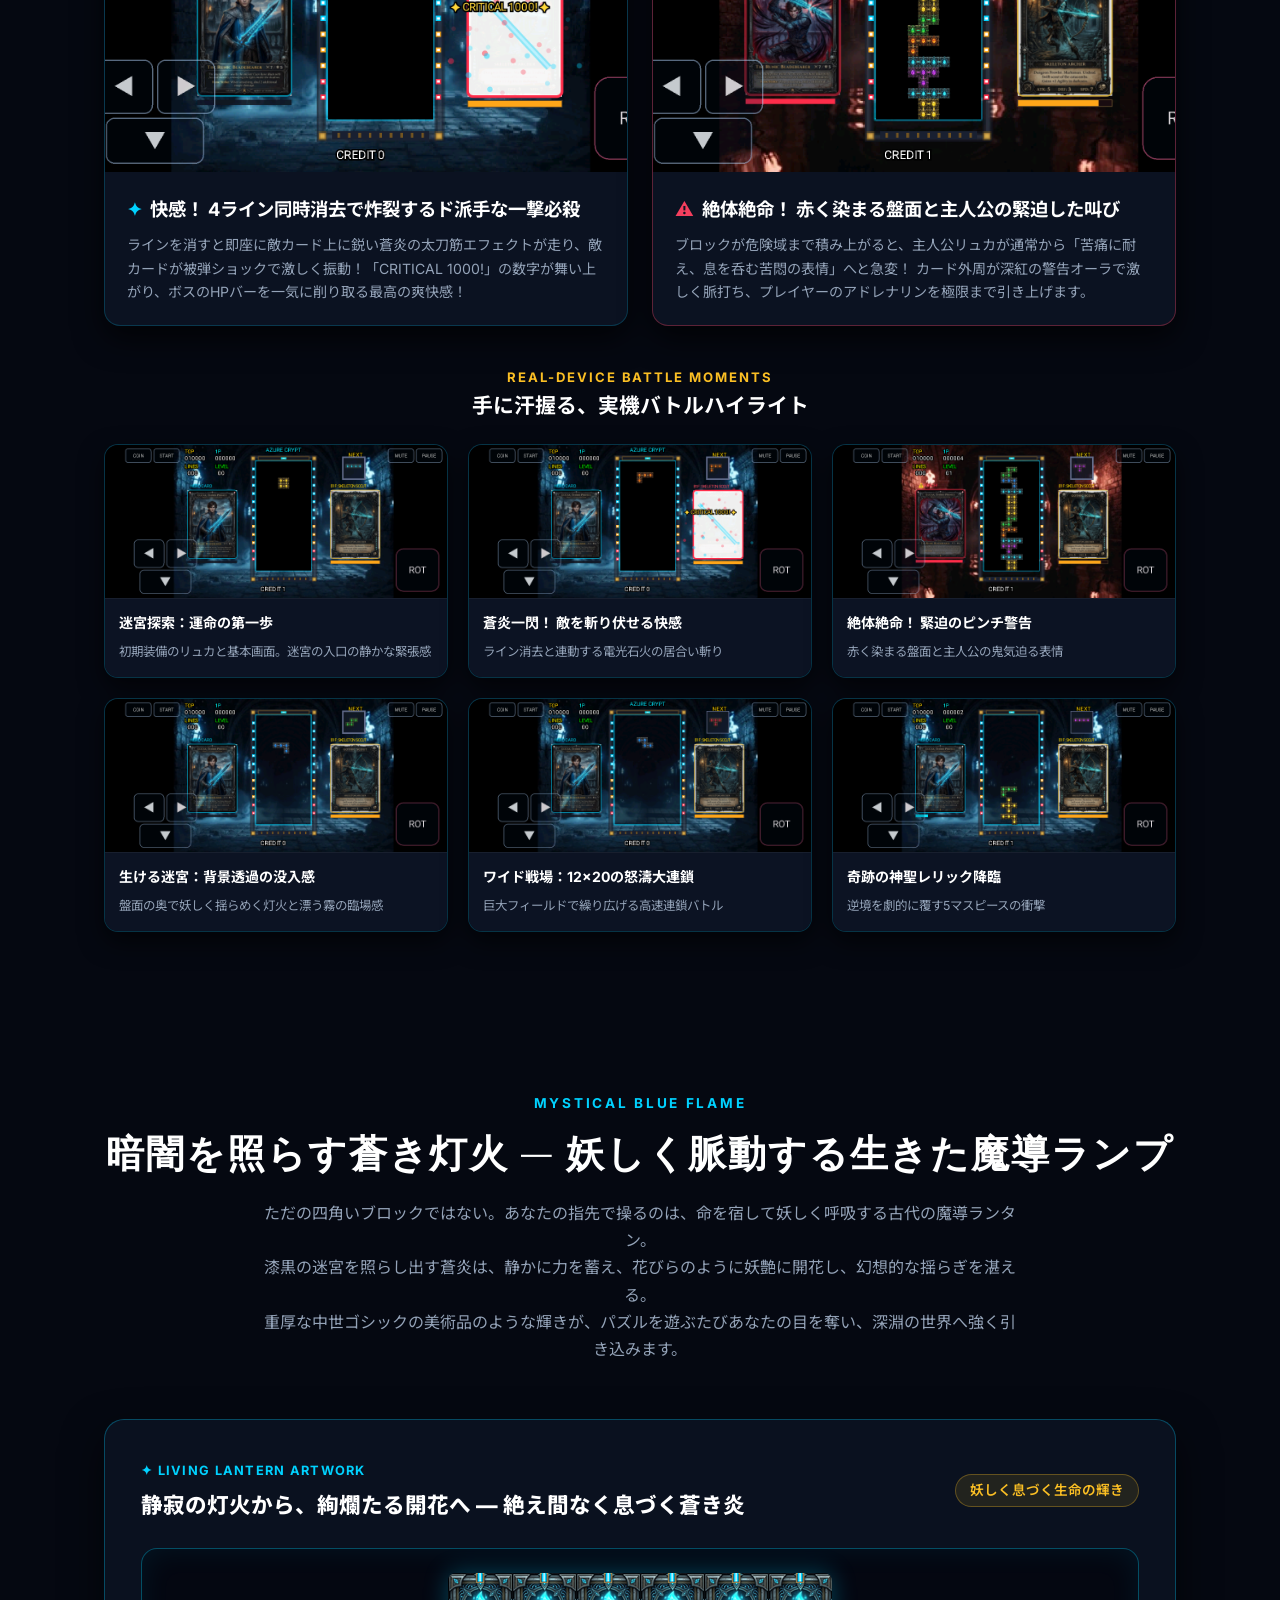
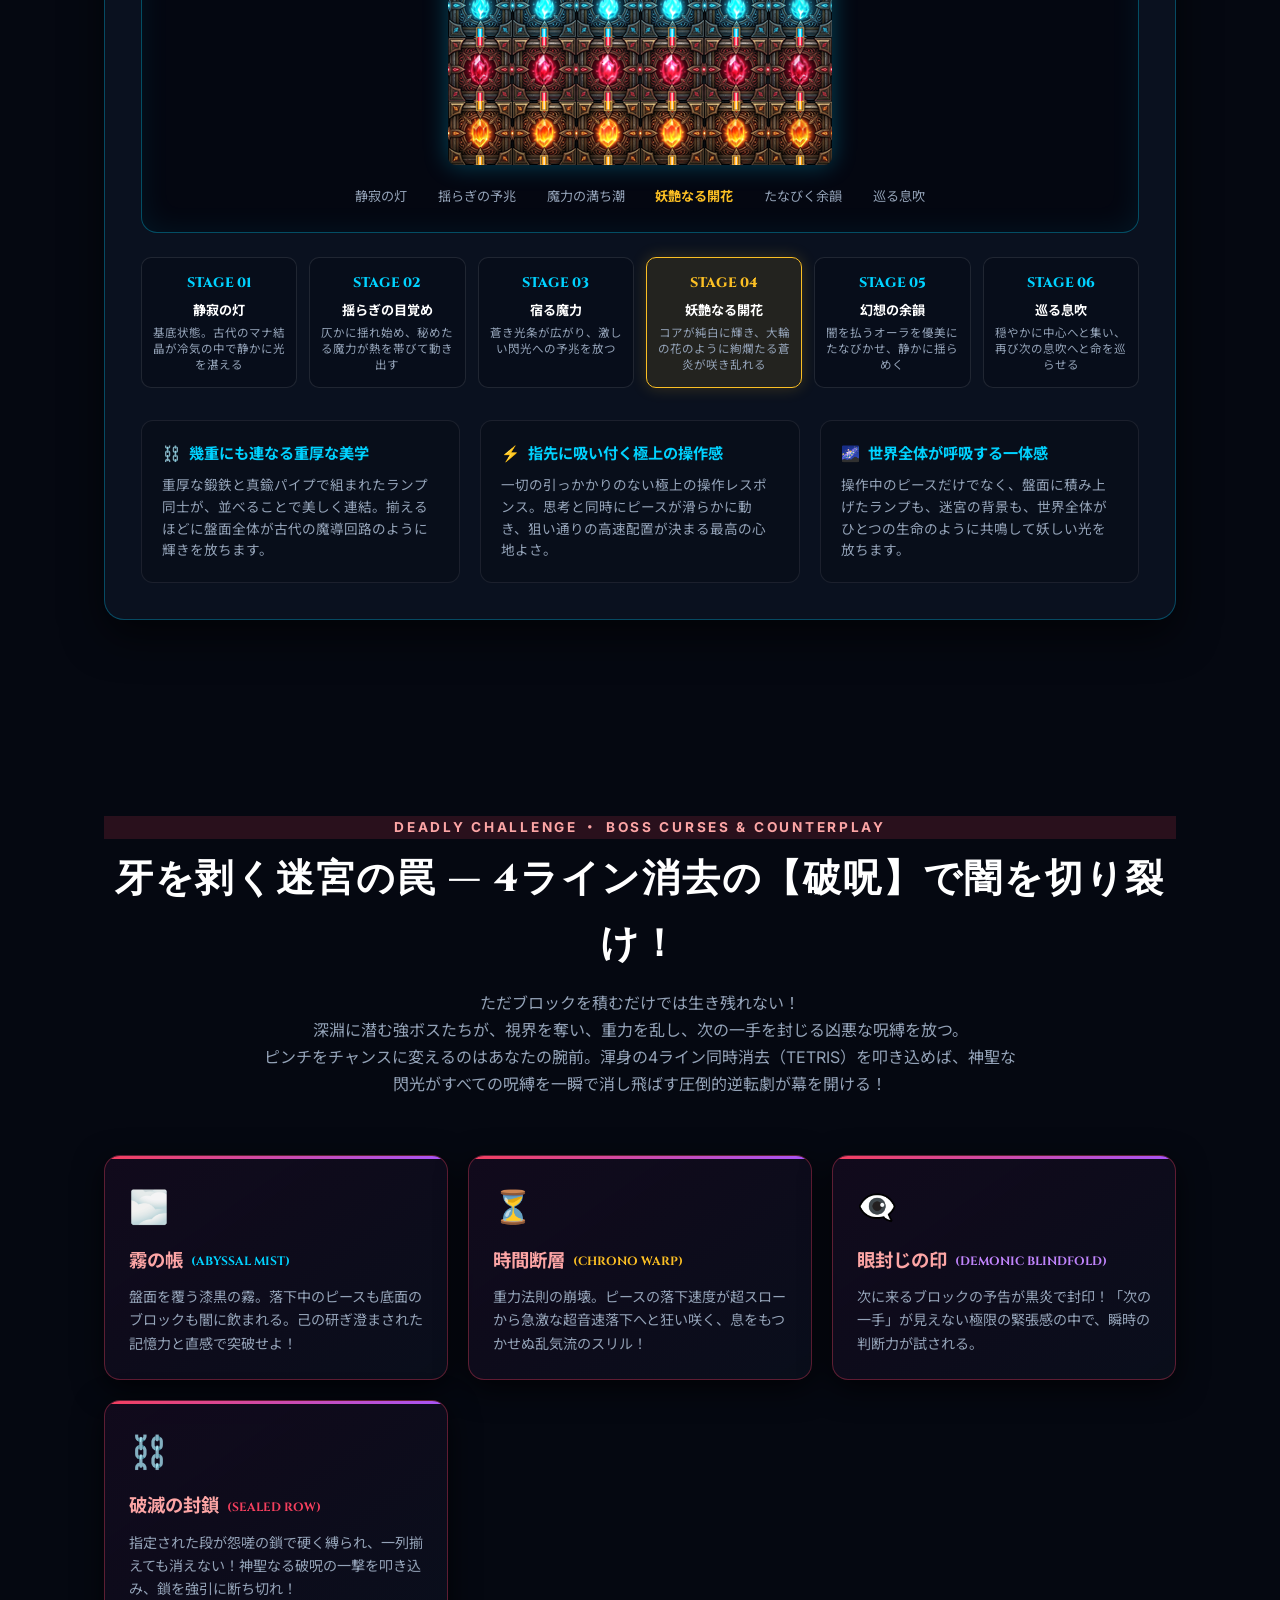
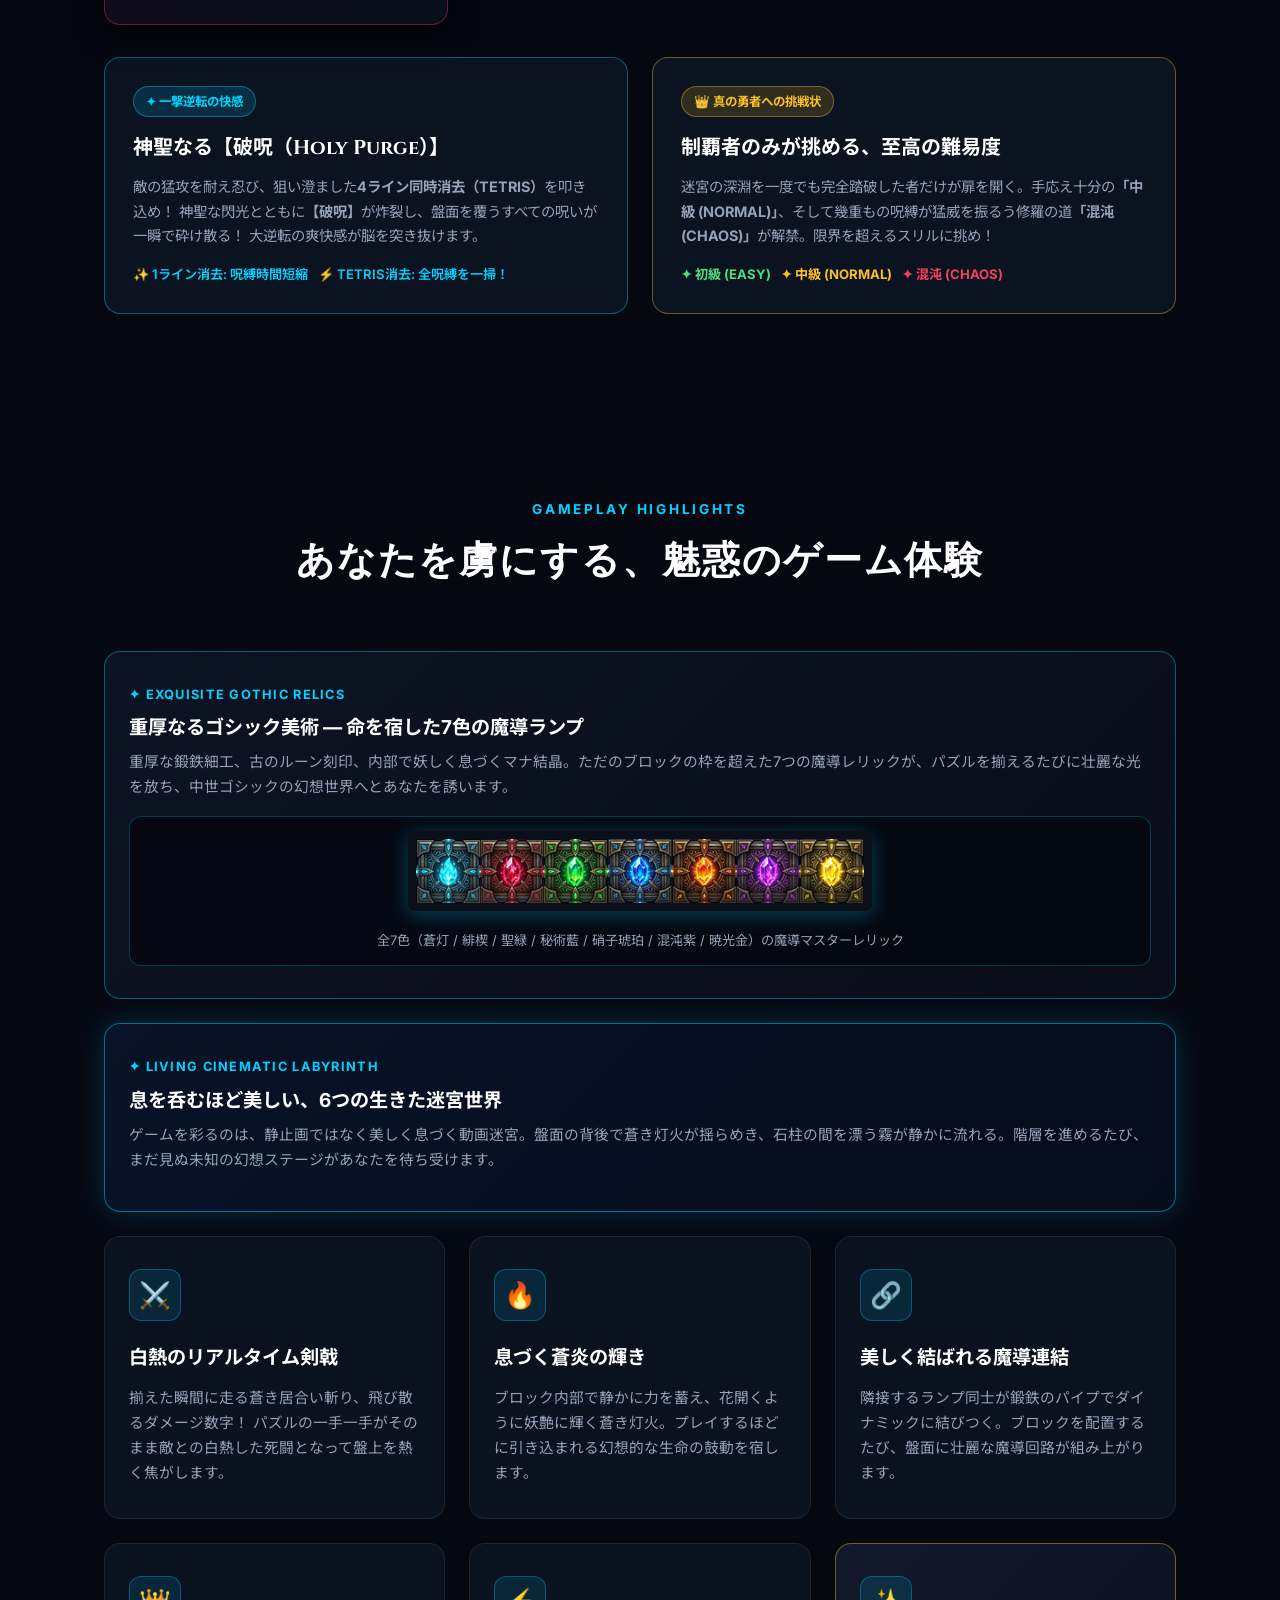
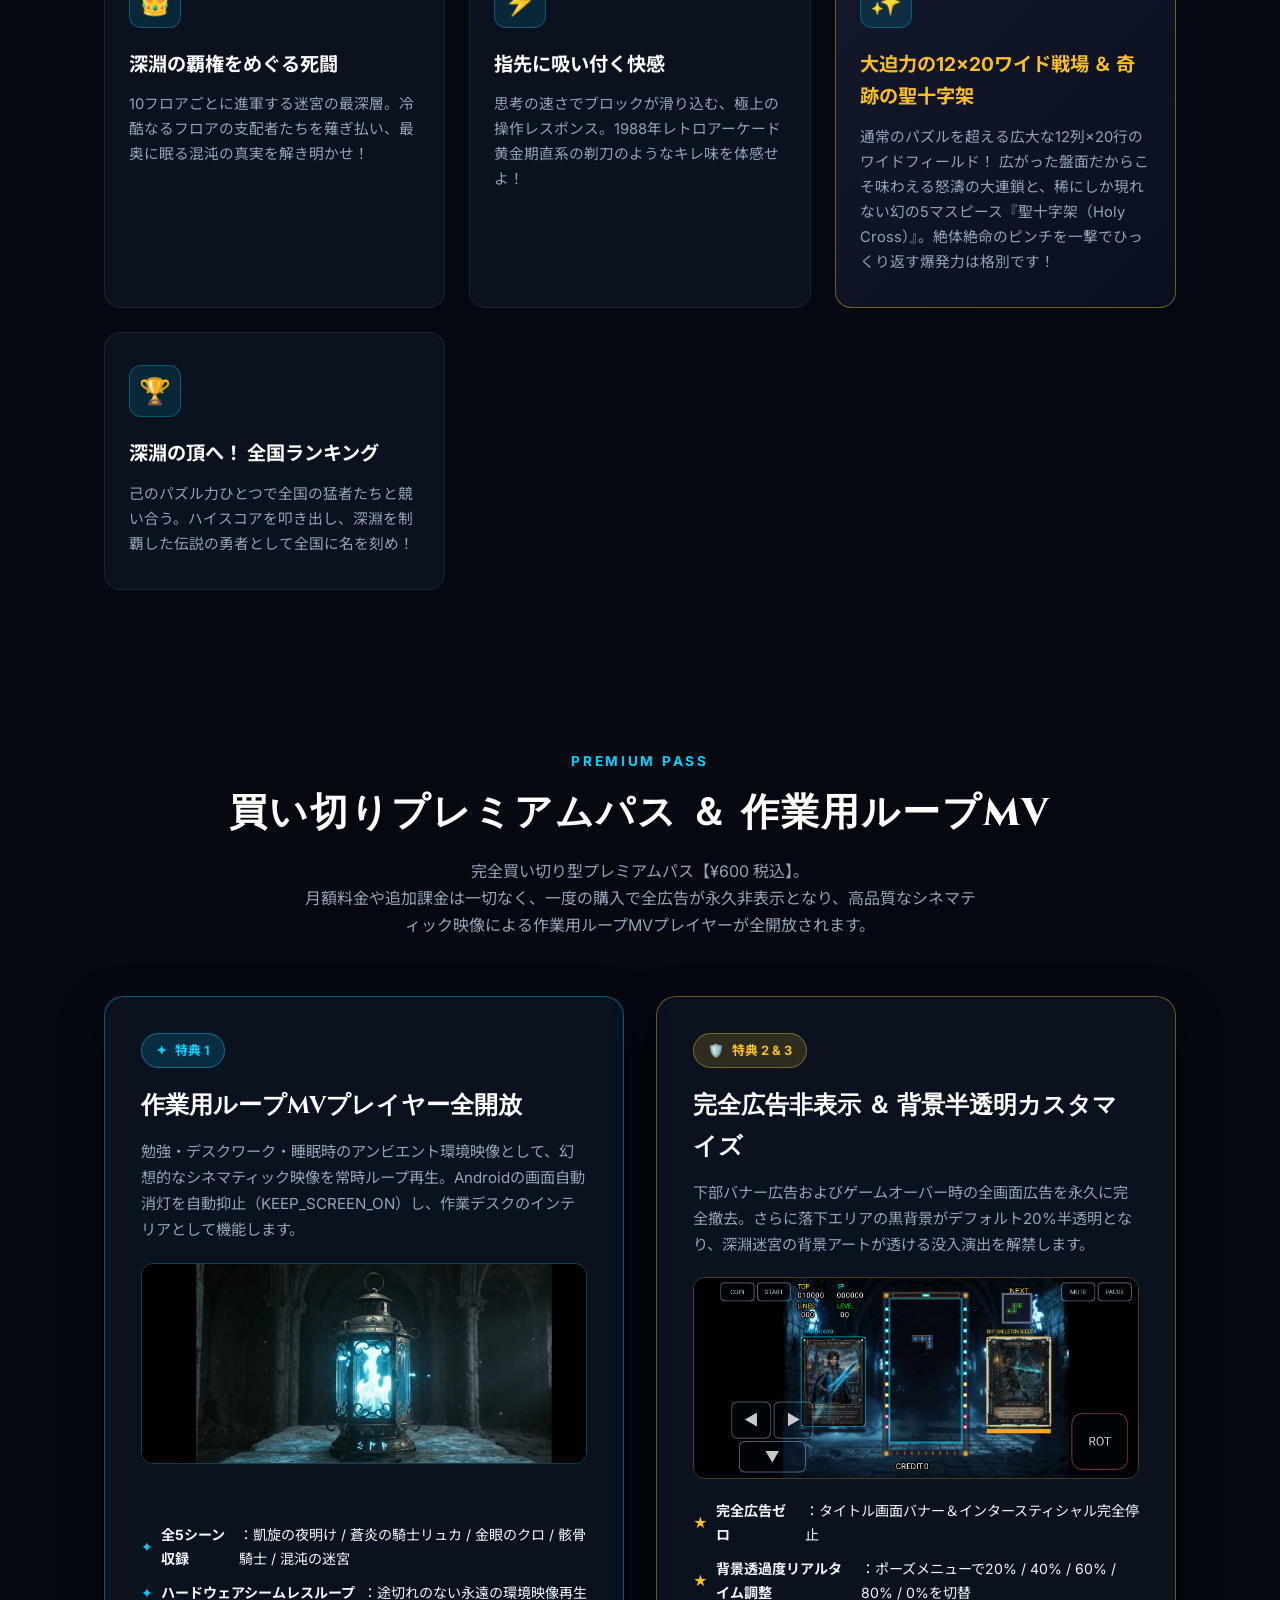
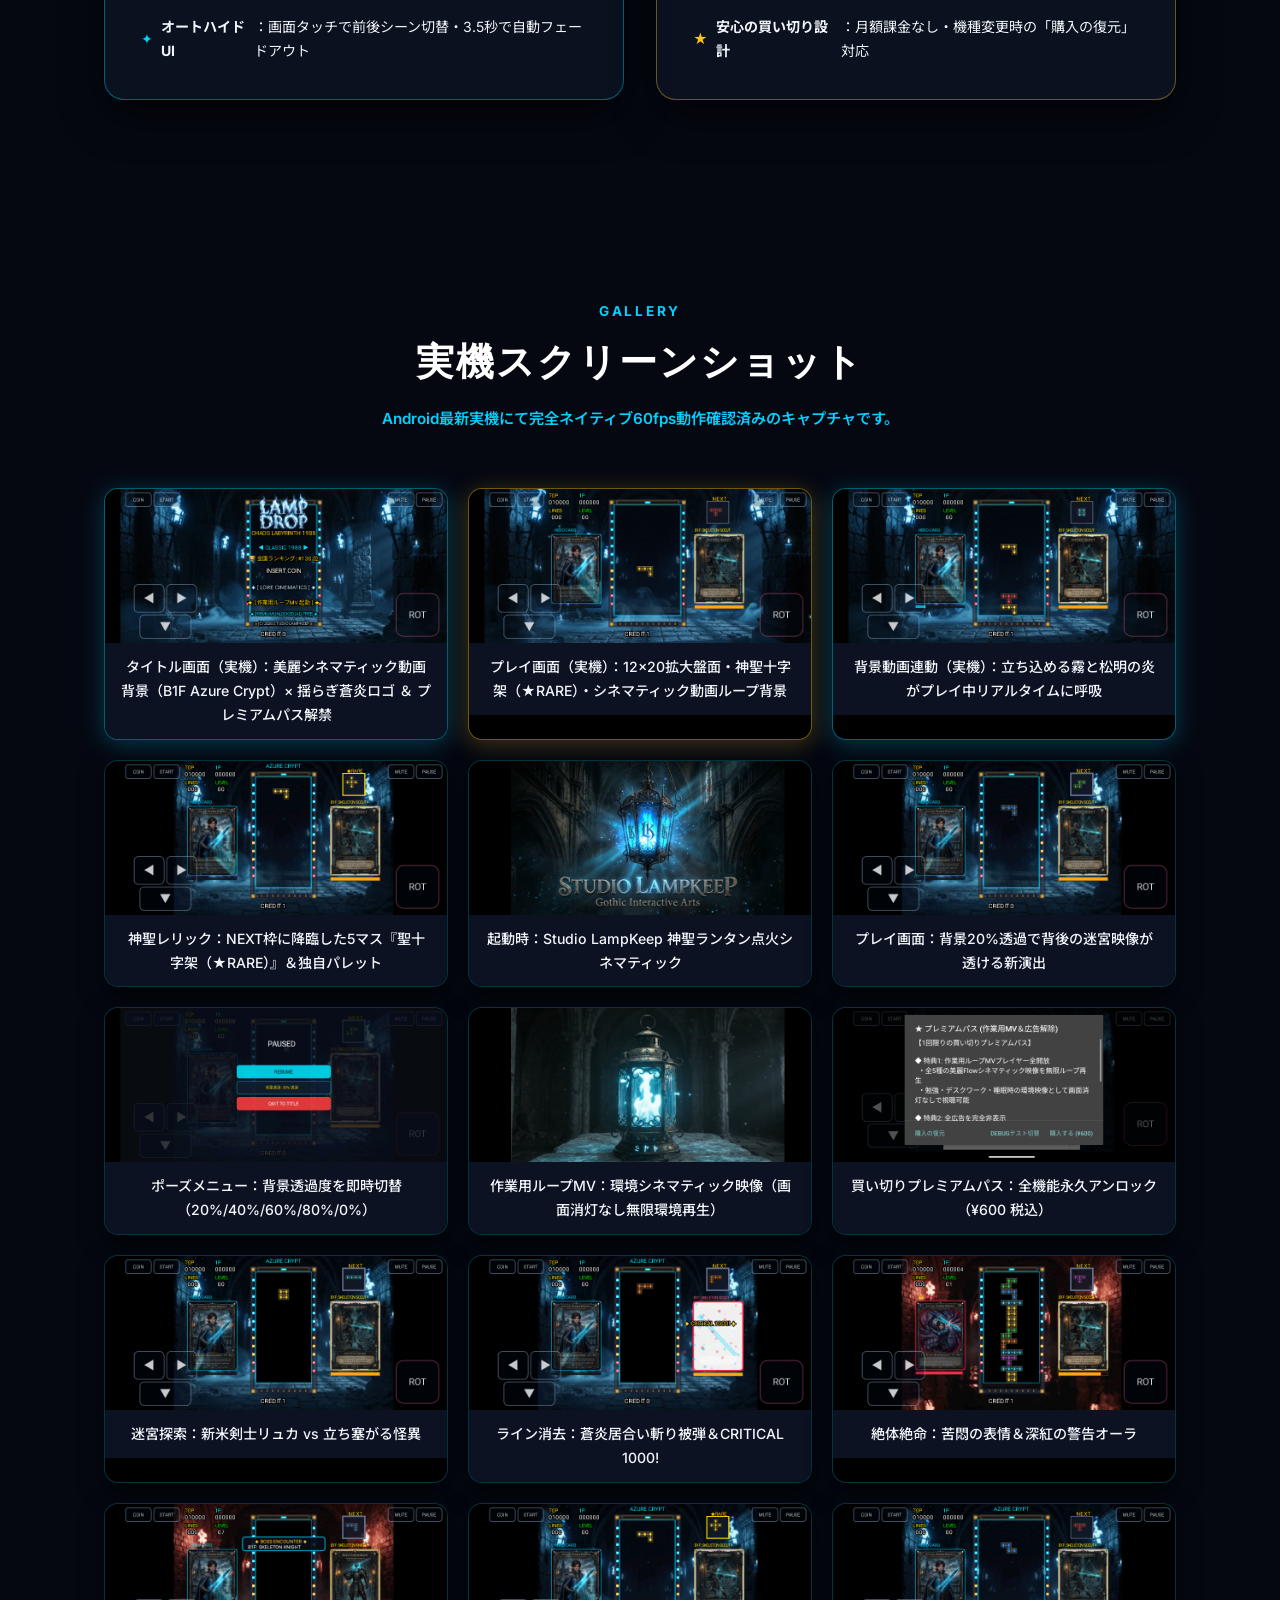
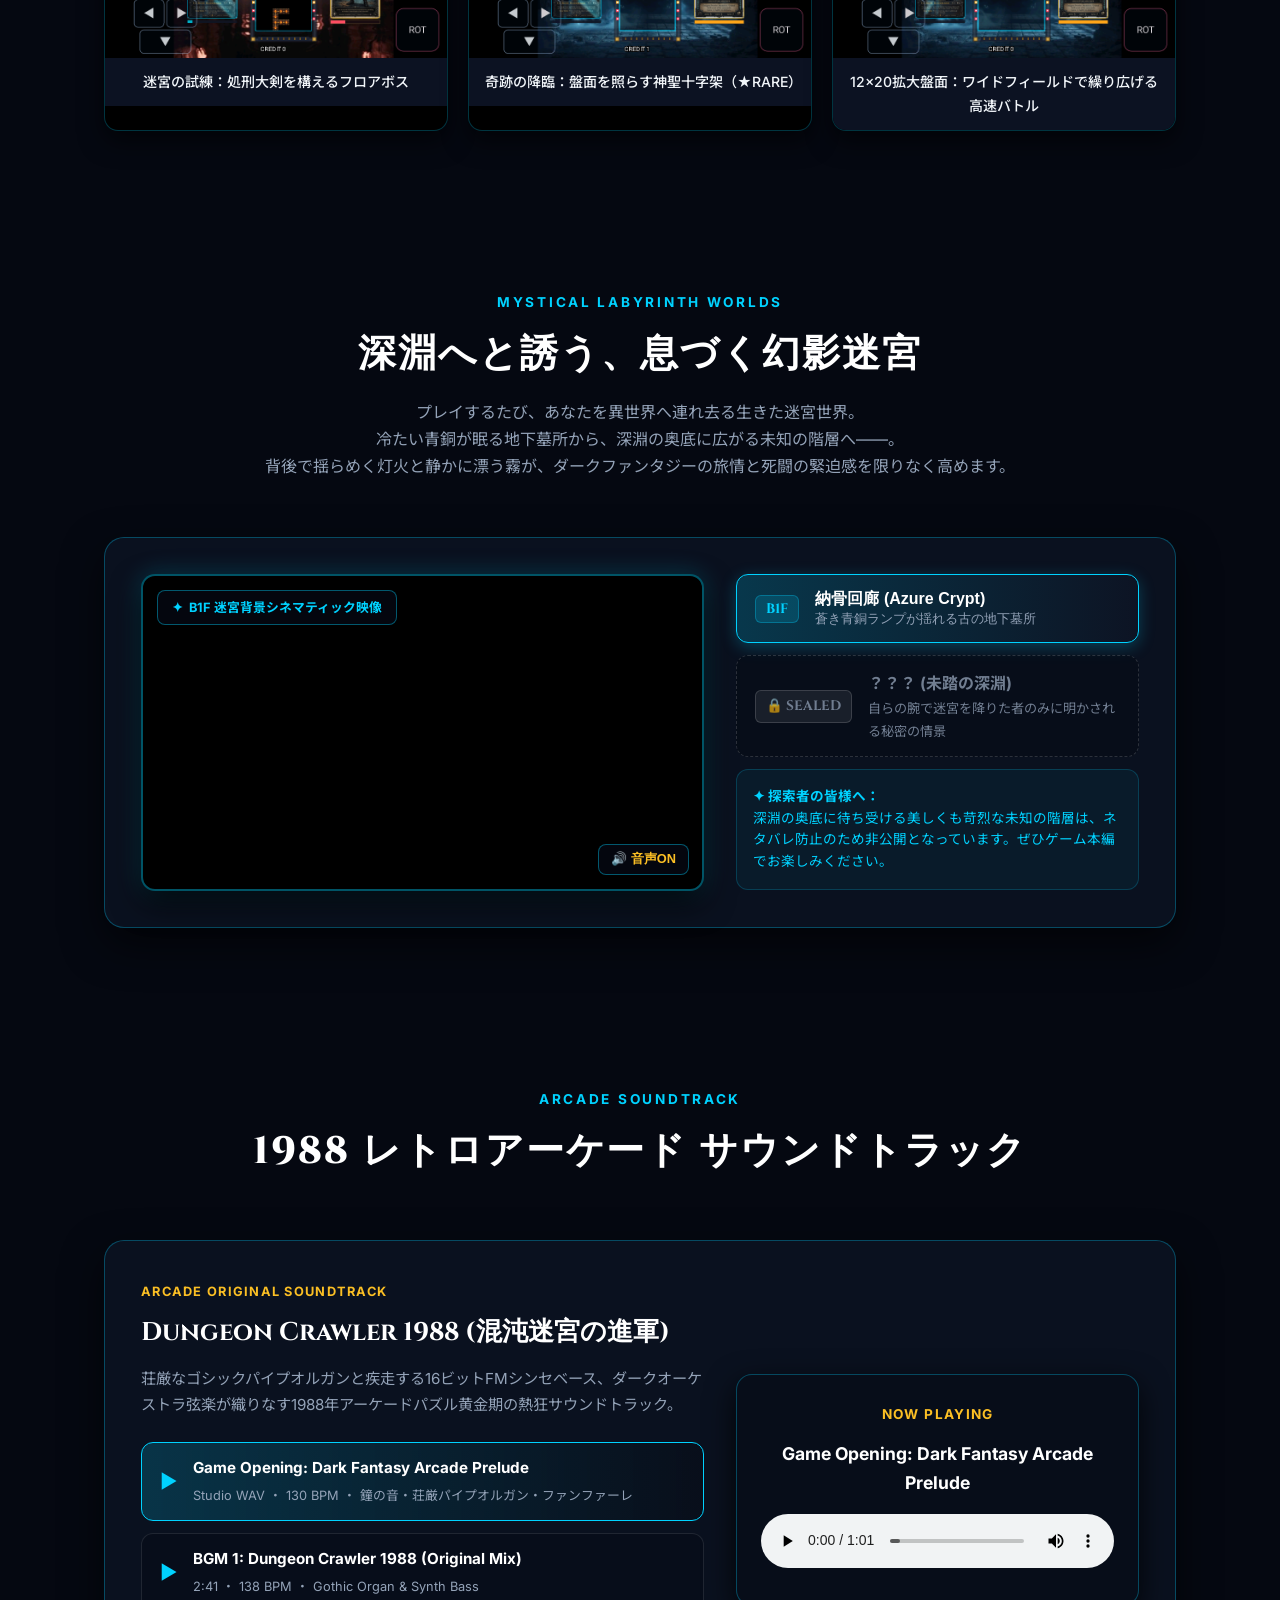
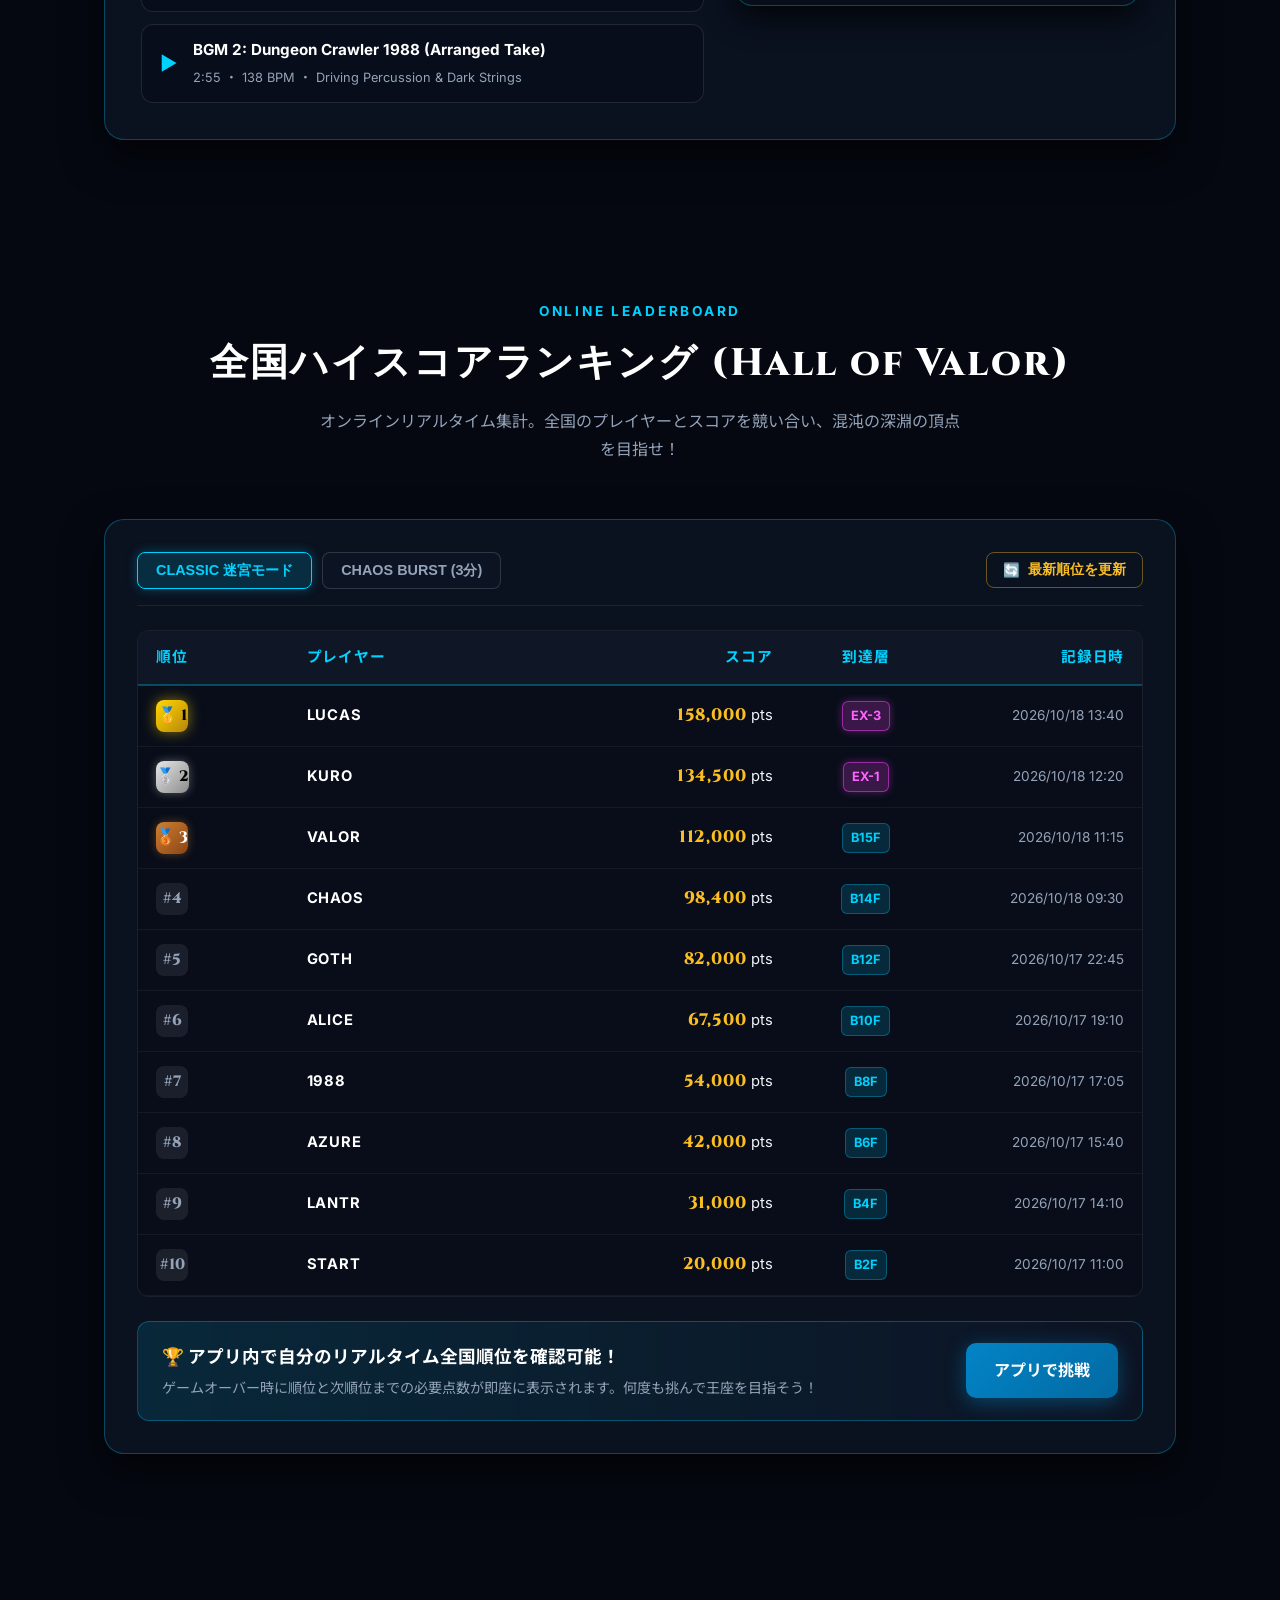
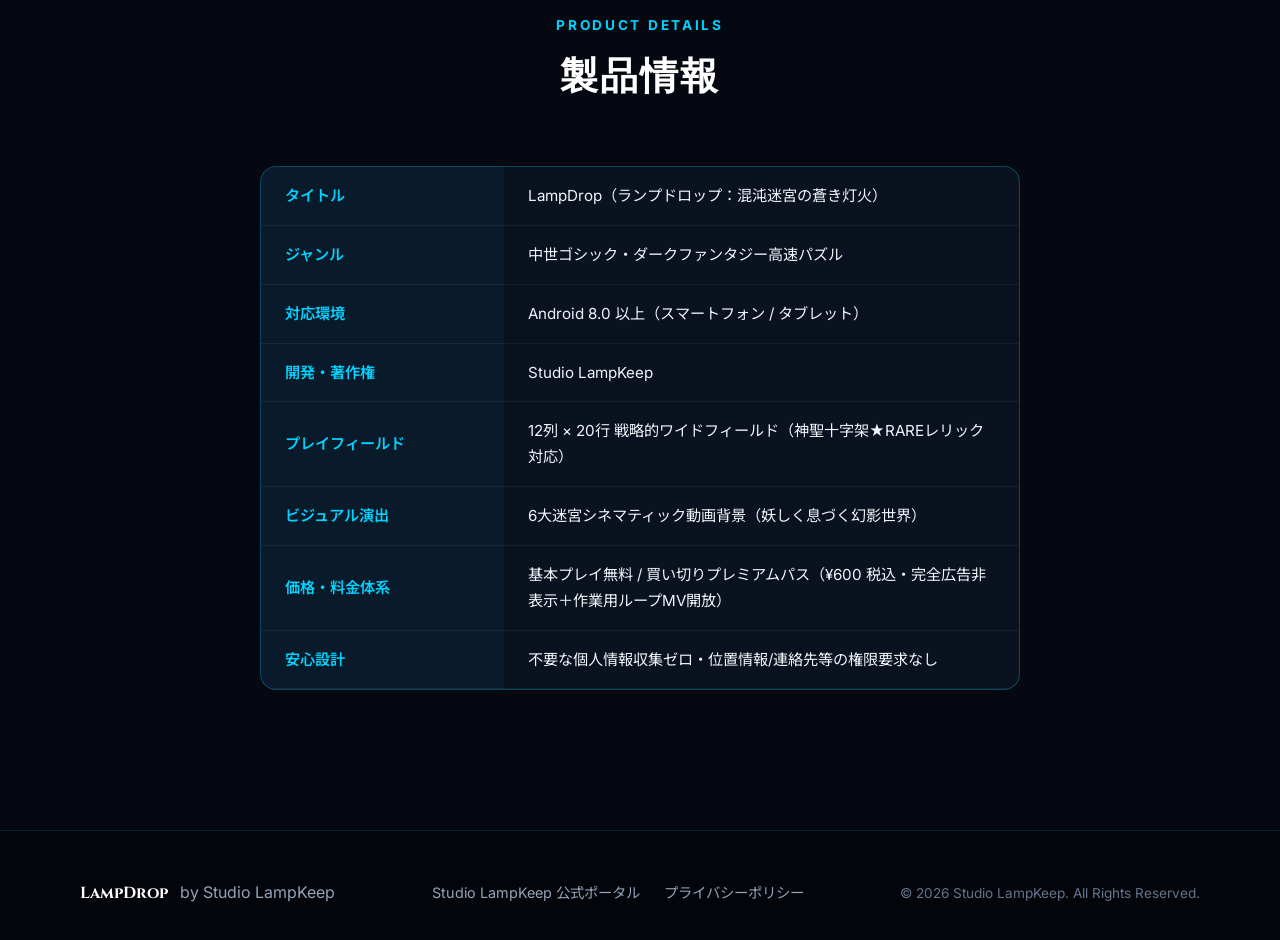
==== commit 8d1fbb97: "fix(web): completely purge spoilers from battle moments, progression tables, and dungeon stages" ====
--- a/lampdrop/index.html
+++ b/lampdrop/index.html
@@ -1551,30 +1551,20 @@
                 <div class="card-side-tag tag-hero">
                     <span>⚔️</span> HERO OF BLUE FLAME
                 </div>
-                <h3 class="card-box-title">深淵を潜るほどに神々しく覚醒する若き英雄</h3>
+                <h3 class="card-box-title">深淵を切り拓き、真の力を覚醒させよ</h3>
                 <p class="card-box-desc">
-                    迷宮の深層へと進むにつれ、主人公リュカはより強力で神々しい甲冑と魔導オーラを纏い、新たな姿へと覚醒！ 窮地を越えるたび、その剣戟は凄みを増していく。
+                    迷宮の奥底へと潜るにつれ、主人公リュカは過酷な試練を乗り越えて新たな姿へと覚醒！ 窮地を越えるたび、その剣戟は凄みを増していく。
                 </p>
                 <div class="evolution-list">
                     <div class="evolution-item">
-                        <span class="evo-badge cyan">B1F</span>
-                        <span class="evo-name">新米剣士 (Novice Swordsman)</span>
-                        <span class="evo-note">初期装備と蒼き灯火の剣</span>
+                        <span class="evo-badge cyan">START</span>
+                        <span class="evo-name">新米剣士リュカ</span>
+                        <span class="evo-note">古代の魔導ランプを手に、未知の深淵へ挑む若き英雄</span>
                     </div>
-                    <div class="evolution-item" style="opacity: 0.85;">
-                        <span class="evo-badge" style="background: rgba(0, 210, 255, 0.15); color: var(--accent-cyan); border: 1px solid rgba(0, 210, 255, 0.3);">B2F~B3F</span>
-                        <span class="evo-name" style="color: #cbd5e1;">？？？（歴戦の騎士覚醒）</span>
-                        <span class="evo-note">迷宮の試練を越えた者のみが目にする姿</span>
-                    </div>
-                    <div class="evolution-item" style="opacity: 0.85;">
-                        <span class="evo-badge" style="background: rgba(0, 210, 255, 0.15); color: var(--accent-cyan); border: 1px solid rgba(0, 210, 255, 0.3);">B4F~B5F</span>
-                        <span class="evo-name" style="color: #cbd5e1;">？？？（神聖重装甲・光輝の先陣）</span>
-                        <span class="evo-note">過酷な深層を突破する強力な魔導オーラ</span>
-                    </div>
-                    <div class="evolution-item" style="border-color: rgba(251, 191, 36, 0.4); background: rgba(251, 191, 36, 0.08);">
-                        <span class="evo-badge" style="background: rgba(251, 191, 36, 0.2); color: var(--accent-gold); border: 1px solid rgba(251, 191, 36, 0.5);">FINAL</span>
-                        <span class="evo-name" style="color: var(--accent-gold);">？？？（究極の蒼炎覚醒）</span>
-                        <span class="evo-note">最深層で明かされる救世主の真の姿</span>
+                    <div class="evolution-item" style="border: 1px dashed rgba(0, 210, 255, 0.4); background: rgba(0, 210, 255, 0.05); padding: 18px 16px;">
+                        <span class="evo-badge" style="background: rgba(0, 210, 255, 0.2); color: var(--accent-cyan); border: 1px solid rgba(0, 210, 255, 0.5);">SEALED</span>
+                        <span class="evo-name" style="color: #ffffff; font-weight: 700;">深層で目覚める【未知の覚醒】</span>
+                        <span class="evo-note" style="color: var(--accent-cyan);">※過酷な深淵を突破した者のみが、英雄の神々しき真の姿を目撃する</span>
                     </div>
                 </div>
             </div>
@@ -1584,30 +1574,20 @@
                 <div class="card-side-tag tag-boss">
                     <span>💀</span> ABYSSAL BOSSES
                 </div>
-                <h3 class="card-box-title">階層ごとに姿を変え、牙を剥く凶悪な支配者たち</h3>
+                <h3 class="card-box-title">暗闇の奥底に蠢く、名も無き脅威</h3>
                 <p class="card-box-desc">
-                    各フロアの深部に潜む手強い強ボス、そして最深層を統べる混沌の支配者まで、多彩な強敵が立ちはだかる。己のパズル力でこの巨悪を打ち破れ！
+                    フロアを降りるごとに、人間の知覚を絶した凶悪な守護者たちが立ち塞がる。己のパズル力と直感で、この強敵たちを打ち破れ！
                 </p>
                 <div class="evolution-list">
                     <div class="evolution-item">
-                        <span class="evo-badge crimson">B1F</span>
-                        <span class="evo-name">納骨回廊の守護者群</span>
-                        <span class="evo-note">迷宮の門番たるスケルトン小隊</span>
+                        <span class="evo-badge crimson">PROLOGUE</span>
+                        <span class="evo-name">彷徨う迷宮の怪異</span>
+                        <span class="evo-note">侵入者を拒むアンデッドの小隊</span>
                     </div>
-                    <div class="evolution-item" style="opacity: 0.85;">
-                        <span class="evo-badge crimson">B2F~B3F</span>
-                        <span class="evo-name" style="color: #fca5a5;">？？？（地下水路と聖堂の怪異）</span>
-                        <span class="evo-note">毒素と呪法を操る中層の刺客たち</span>
-                    </div>
-                    <div class="evolution-item" style="opacity: 0.85;">
-                        <span class="evo-badge crimson">B4F~B5F</span>
-                        <span class="evo-name" style="color: #fca5a5;">？？？（機巧兵器と虚空の支配種）</span>
-                        <span class="evo-note">灼熱の地下炉と逆さ塔に君臨する強敵</span>
-                    </div>
-                    <div class="evolution-item" style="border-color: rgba(244, 63, 94, 0.4); background: rgba(244, 63, 94, 0.1);">
-                        <span class="evo-badge crimson">FINAL</span>
-                        <span class="evo-name" style="color: #fca5a5;">？？？（深淵に潜む混沌の支配者）</span>
-                        <span class="evo-note">最深層で待ち受ける戦慄の最終試練</span>
+                    <div class="evolution-item" style="border: 1px dashed rgba(244, 63, 94, 0.4); background: rgba(244, 63, 94, 0.08); padding: 18px 16px;">
+                        <span class="evo-badge crimson">LOCKED</span>
+                        <span class="evo-name" style="color: #ffffff; font-weight: 700;">最深層に君臨する【混沌の元凶】</span>
+                        <span class="evo-note" style="color: #fca5a5;">※深淵の最奥で待ち受ける存在の正体は、完全なる闇に包まれている</span>
                     </div>
                 </div>
             </div>
@@ -1655,45 +1635,46 @@
             <div class="battle-screen-item">
                 <img src="img/card_battle_b1f.png" alt="迷宮探索開始">
                 <div class="battle-screen-caption">
-                    <strong>B1F 納骨回廊：探索開始</strong>
-                    <span>初期装備のリュカ vs 迷宮の門番</span>
-                </div>
-            </div>
-            <div class="battle-screen-item">
-                <img src="img/card_battle_strong.png" alt="強敵との激突">
-                <div class="battle-screen-caption">
-                    <strong>立ちはだかる強敵ボス</strong>
-                    <span>侵入者を拒む重装の守護者</span>
+                    <strong>迷宮探索：運命の第一歩</strong>
+                    <span>初期装備のリュカと基本画面。迷宮の入口の静かな緊張感</span>
                 </div>
             </div>
             <div class="battle-screen-item">
                 <img src="img/card_battle_slash.png" alt="蒼炎一閃の太刀筋">
                 <div class="battle-screen-caption">
-                    <strong>一閃！ 敵を斬り伏せる快感</strong>
-                    <span>ライン消去と連動する居合い斬り</span>
+                    <strong>蒼炎一閃！ 敵を斬り伏せる快感</strong>
+                    <span>ライン消去と連動する電光石火の居合い斬り</span>
                 </div>
             </div>
             <div class="battle-screen-item">
                 <img src="img/card_battle_pinch.png" alt="絶体絶命の危機">
                 <div class="battle-screen-caption">
                     <strong>絶体絶命！ 緊迫のピンチ警告</strong>
-                    <span>赤く染まる盤面と緊迫の叫び</span>
+                    <span>赤く染まる盤面と主人公の鬼気迫る表情</span>
+                </div>
+            </div>
+            <div class="battle-screen-item">
+                <img src="img/screen_gameplay_transparent.png" alt="生ける迷宮世界">
+                <div class="battle-screen-caption">
+                    <strong>生ける迷宮：背景透過の没入感</strong>
+                    <span>盤面の奥で妖しく揺らめく灯火と漂う霧の臨場感</span>
                 </div>
             </div>
             <div class="battle-screen-item">
                 <img src="img/screen_gameplay_12x20.png" alt="12x20 拡大盤面での激戦">
                 <div class="battle-screen-caption">
-                    <strong>12×20 拡大戦場：怒濤の大連鎖</strong>
-                    <span>ワイドなフィールドで繰り広げる高速戦闘</span>
+                    <strong>ワイド戦場：12×20の怒濤大連鎖</strong>
+                    <span>巨大フィールドで繰り広げる高速連鎖バトル</span>
                 </div>
             </div>
             <div class="battle-screen-item">
                 <img src="img/screen_cross_falling.png" alt="神聖十字架レリック降臨">
                 <div class="battle-screen-caption">
                     <strong>奇跡の神聖レリック降臨</strong>
-                    <span>逆境を覆す5マスピースの衝撃</span>
-                </div>
-            </div>
+                    <span>逆境を劇的に覆す5マスピースの衝撃</span>
+                </div>
+            </div>
+        </div>
         </div>
         </div>
     </section>
@@ -2108,7 +2089,7 @@
     <section class="section" id="dungeons">
         <div class="section-header">
             <div class="section-tag">MYSTICAL LABYRINTH WORLDS</div>
-            <h2 class="section-title">深淵へと誘う、6つの美しき幻影迷宮</h2>
+            <h2 class="section-title">深淵へと誘う、息づく幻影迷宮</h2>
             <p style="color: var(--text-secondary); max-width: 760px; margin: 12px auto 0; font-size: 1rem; line-height: 1.7;">
                 プレイするたび、あなたを異世界へ連れ去る生きた迷宮世界。<br>
                 冷たい青銅が眠る地下墓所から、深淵の奥底に広がる未知の階層へ——。<br>
@@ -2118,53 +2099,32 @@
         <div class="stage-showcase">
             <div class="stage-video-wrapper">
                 <video id="stageVideo" autoplay loop muted playsinline src="video/b1f_azure_crypt.mp4"></video>
+                <div style="position: absolute; top: 14px; left: 14px; background: rgba(5, 8, 17, 0.85); backdrop-filter: blur(8px); border: 1px solid rgba(0, 210, 255, 0.4); border-radius: 8px; padding: 6px 14px; font-size: 0.8rem; color: var(--accent-cyan); font-weight: 700; display: flex; align-items: center; gap: 6px; box-shadow: 0 4px 12px rgba(0,0,0,0.6); z-index: 5;">
+                    <span>✦</span> B1F 迷宮背景シネマティック映像
+                </div>
                 <button id="stageSoundBtn" onclick="toggleStageSound()" style="position: absolute; bottom: 14px; right: 14px; background: rgba(5, 8, 17, 0.85); backdrop-filter: blur(8px); border: 1px solid rgba(0, 210, 255, 0.4); border-radius: 8px; padding: 6px 12px; font-size: 0.8rem; color: var(--accent-gold); font-weight: 700; cursor: pointer; display: flex; align-items: center; gap: 6px; box-shadow: 0 4px 12px rgba(0,0,0,0.6); transition: all 0.2s ease; z-index: 5;">
                     🔊 音声ON
                 </button>
             </div>
             <div class="stage-selector">
-                <button class="stage-btn active" onclick="switchStage(0)">
+                <button class="stage-btn active" onclick="switchStage(0)" style="cursor: pointer;">
                     <span class="stage-badge">B1F</span>
                     <div class="stage-info">
                         <div class="stage-name">納骨回廊 (Azure Crypt)</div>
                         <div class="stage-sub">蒼き青銅ランプが揺れる古の地下墓所</div>
                     </div>
                 </button>
-                <button class="stage-btn" onclick="switchStage(1)">
-                    <span class="stage-badge">B2F</span>
+                <div class="stage-btn" style="opacity: 0.75; cursor: default; border: 1px dashed rgba(255, 255, 255, 0.2); background: rgba(5, 8, 17, 0.5);">
+                    <span class="stage-badge" style="background: rgba(255, 255, 255, 0.1); color: var(--text-secondary); border-color: rgba(255, 255, 255, 0.2);">🔒 SEALED</span>
                     <div class="stage-info">
-                        <div class="stage-name">？？？ (未知の深層)</div>
-                        <div class="stage-sub">篝火と血の滴る暗渠水路</div>
+                        <div class="stage-name" style="color: var(--text-secondary); font-weight: 700;">？？？ (未踏の深淵)</div>
+                        <div class="stage-sub">自らの腕で迷宮を降りた者のみに明かされる秘密の情景</div>
                     </div>
-                </button>
-                <button class="stage-btn" onclick="switchStage(2)">
-                    <span class="stage-badge">B3F</span>
-                    <div class="stage-info">
-                        <div class="stage-name">？？？ (未踏の聖域)</div>
-                        <div class="stage-sub">蒼白の月光が射す巨大ゴシック遺構</div>
-                    </div>
-                </button>
-                <button class="stage-btn" onclick="switchStage(3)">
-                    <span class="stage-badge">B4F</span>
-                    <div class="stage-info">
-                        <div class="stage-name">？？？ (機巧の深淵)</div>
-                        <div class="stage-sub">脈打つ真鍮歯車と灼熱の溶鉱炉</div>
-                    </div>
-                </button>
-                <button class="stage-btn" onclick="switchStage(4)">
-                    <span class="stage-badge">B5F</span>
-                    <div class="stage-info">
-                        <div class="stage-name">？？？ (星辰の虚空)</div>
-                        <div class="stage-sub">虚空に浮遊する逆さ尖塔群</div>
-                    </div>
-                </button>
-                <button class="stage-btn" onclick="switchStage(5)">
-                    <span class="stage-badge">FINAL</span>
-                    <div class="stage-info">
-                        <div class="stage-name">？？？ (最深層・混沌の祭壇)</div>
-                        <div class="stage-sub">世界の元凶が眠る最深部の玉座</div>
-                    </div>
-                </button>
+                </div>
+                <div style="padding: 16px; border-radius: 12px; background: rgba(0, 210, 255, 0.05); border: 1px solid rgba(0, 210, 255, 0.2); font-size: 0.85rem; color: var(--accent-cyan); line-height: 1.6;">
+                    <strong>✦ 探索者の皆様へ：</strong><br>
+                    深淵の奥底に待ち受ける美しくも苛烈な未知の階層は、ネタバレ防止のため非公開となっています。ぜひゲーム本編でお楽しみください。
+                </div>
             </div>
         </div>
     </section>
@@ -2405,27 +2365,13 @@
         }
     }
 
-    // Stage Video Switcher
-    const stages = [
-        "video/b1f_azure_crypt.mp4",
-        "video/b2f_scarlet_aqueduct.mp4",
-        "video/b3f_shattered_sanctuary.mp4",
-        "video/b4f_glass_furnace.mp4",
-        "video/b5f_inverted_tower.mp4",
-        "video/b6f_chaos_throne.mp4"
-    ];
-
+    // Stage Video Preview (B1F Only - Deeper floors kept secret)
     function switchStage(idx) {
+        if (idx !== 0) return;
         const v = document.getElementById('stageVideo');
-        const btns = document.querySelectorAll('.stage-btn');
-        btns.forEach((b, i) => b.classList.toggle('active', i === idx));
-        v.style.opacity = '0';
-        setTimeout(() => {
-            v.src = stages[idx];
-            v.load();
-            v.play().catch(e => console.log('Autoplay handled:', e));
-            v.style.opacity = '1';
-        }, 150);
+        v.src = "video/b1f_azure_crypt.mp4";
+        v.load();
+        v.play().catch(e => console.log('Autoplay handled:', e));
     }
 
     // Soundtrack Player
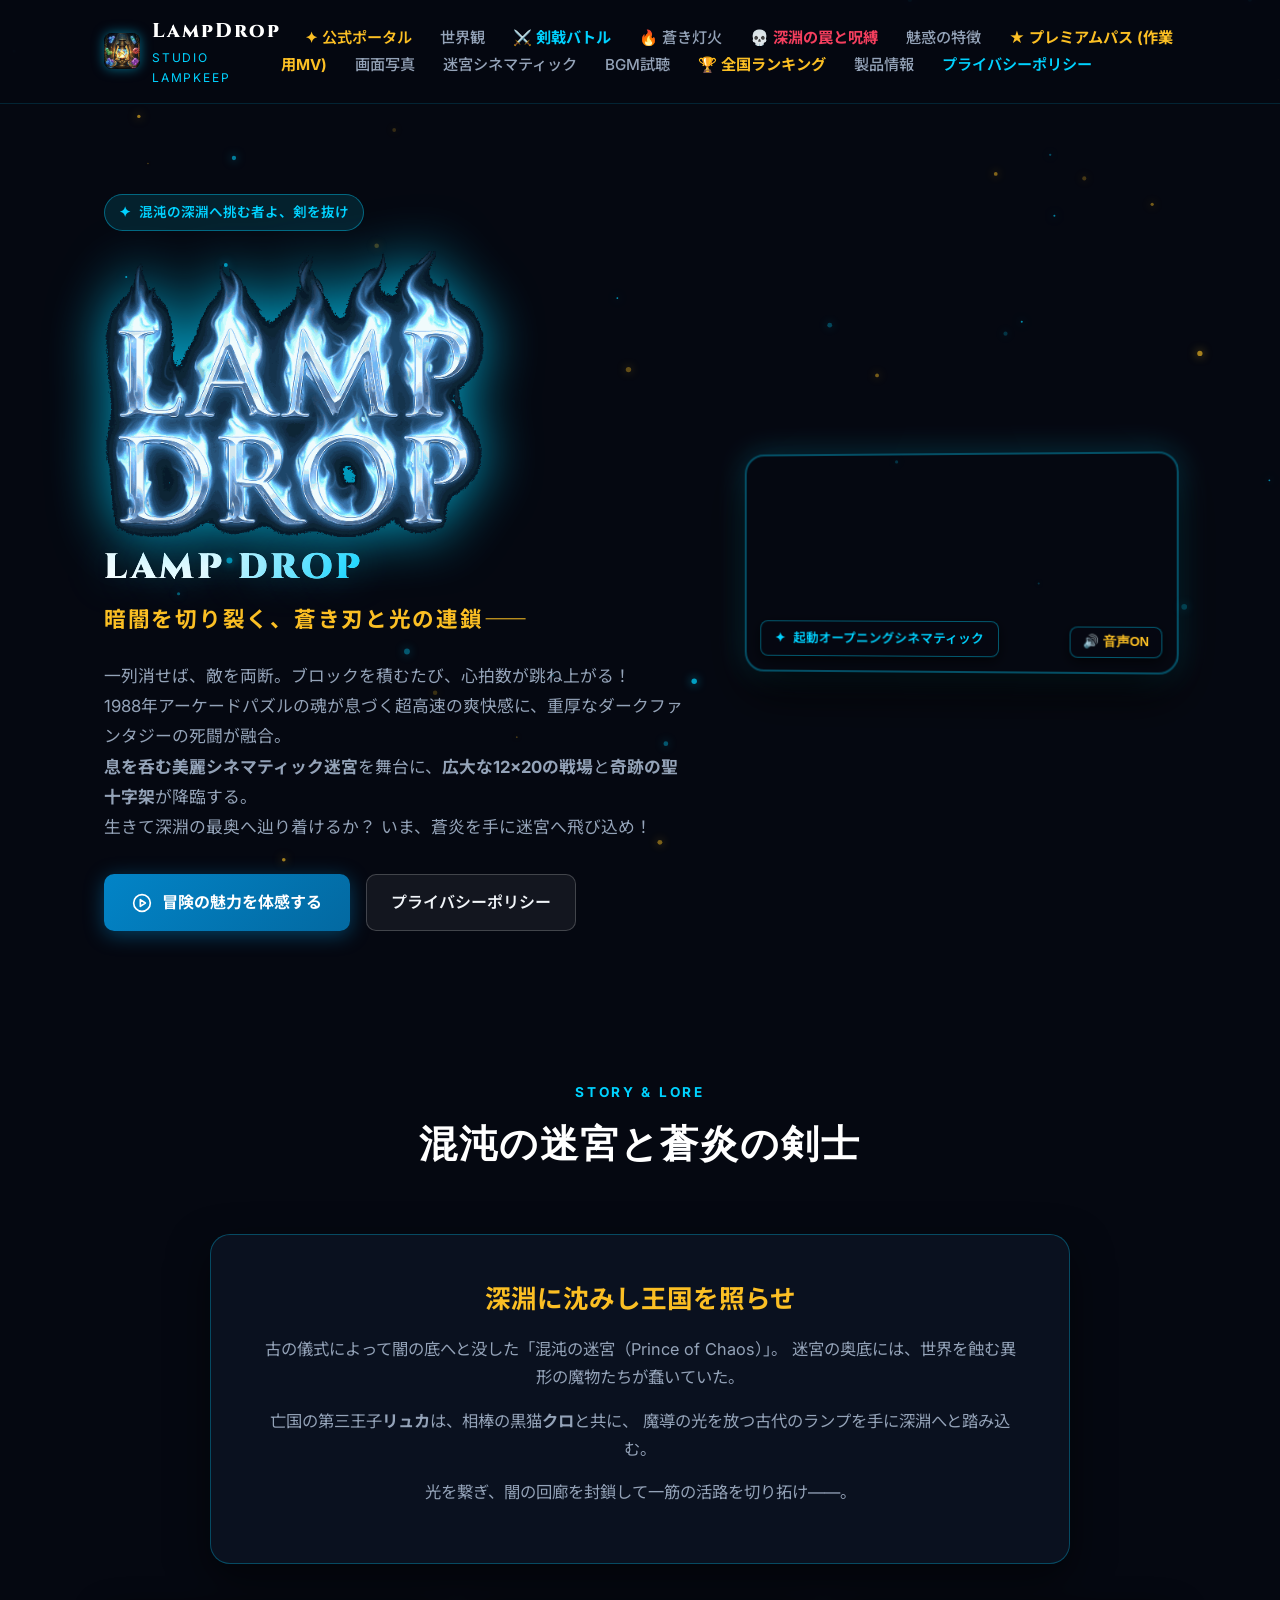
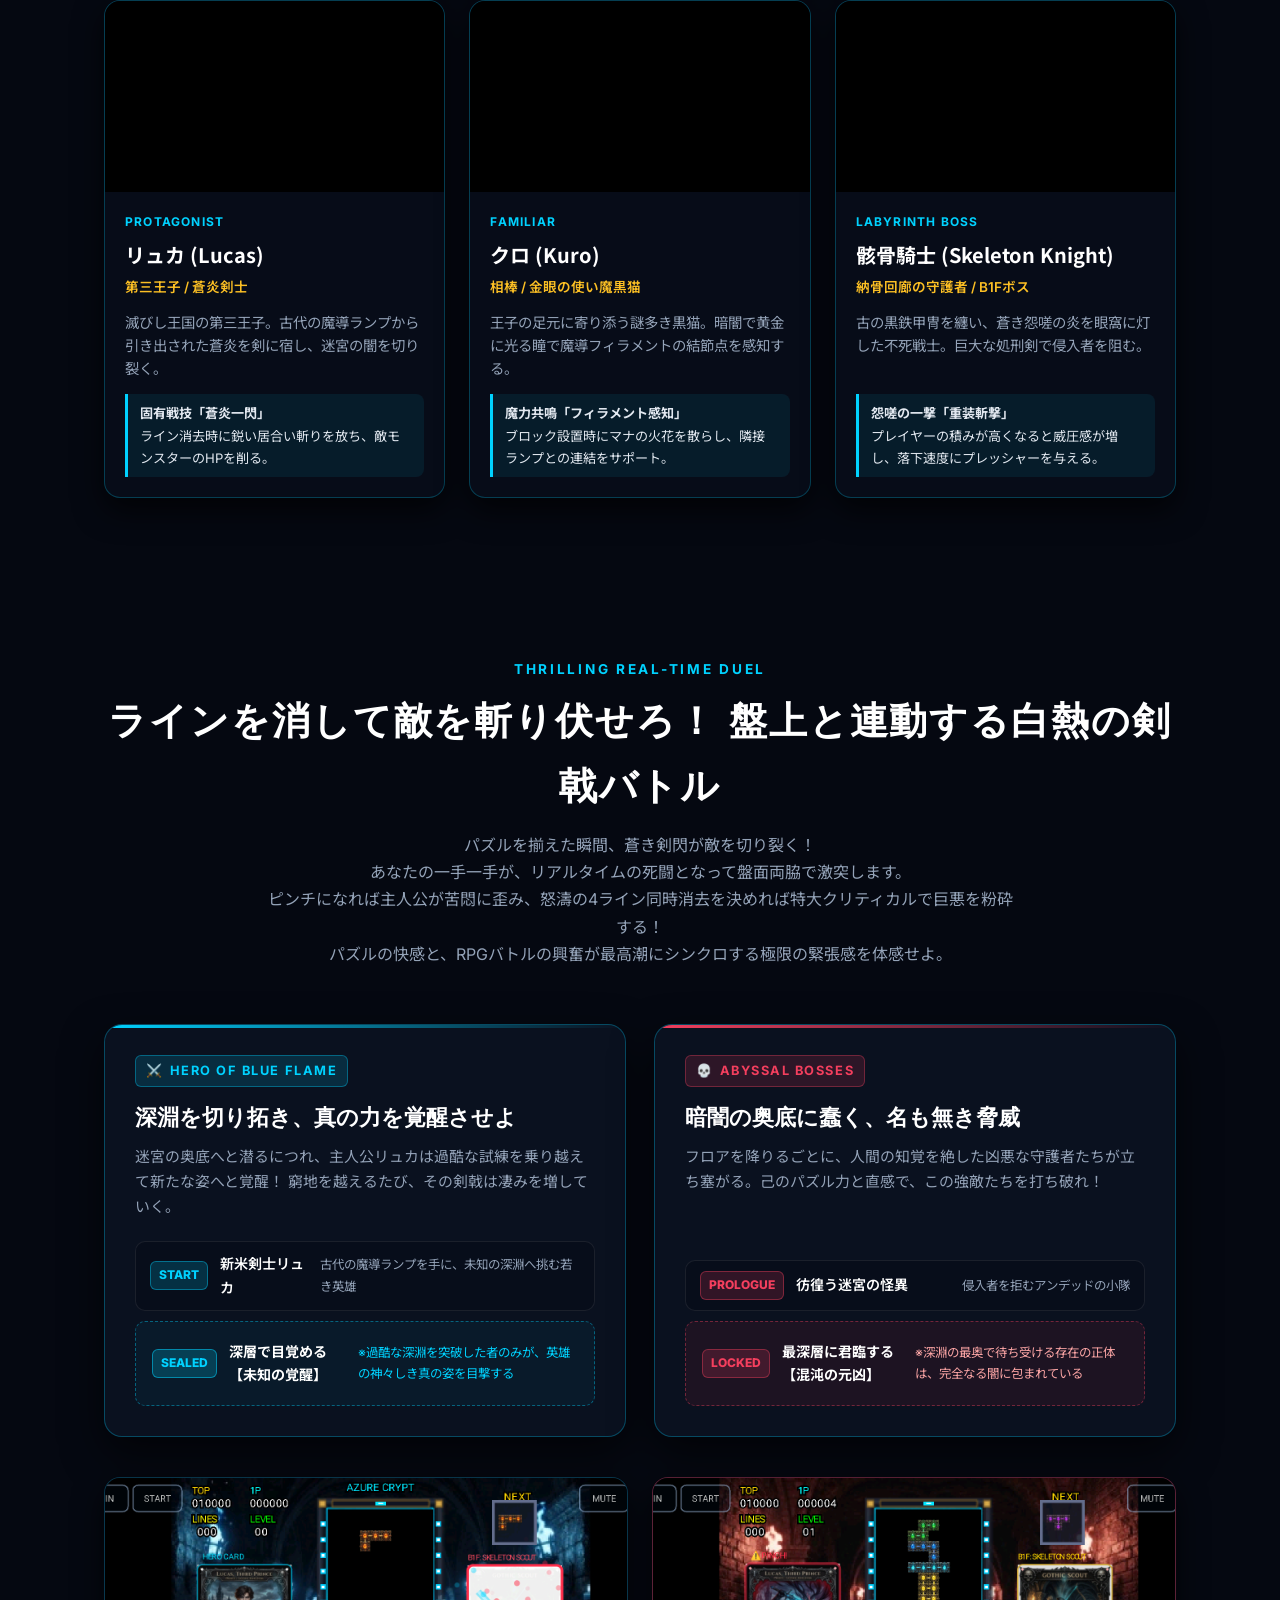
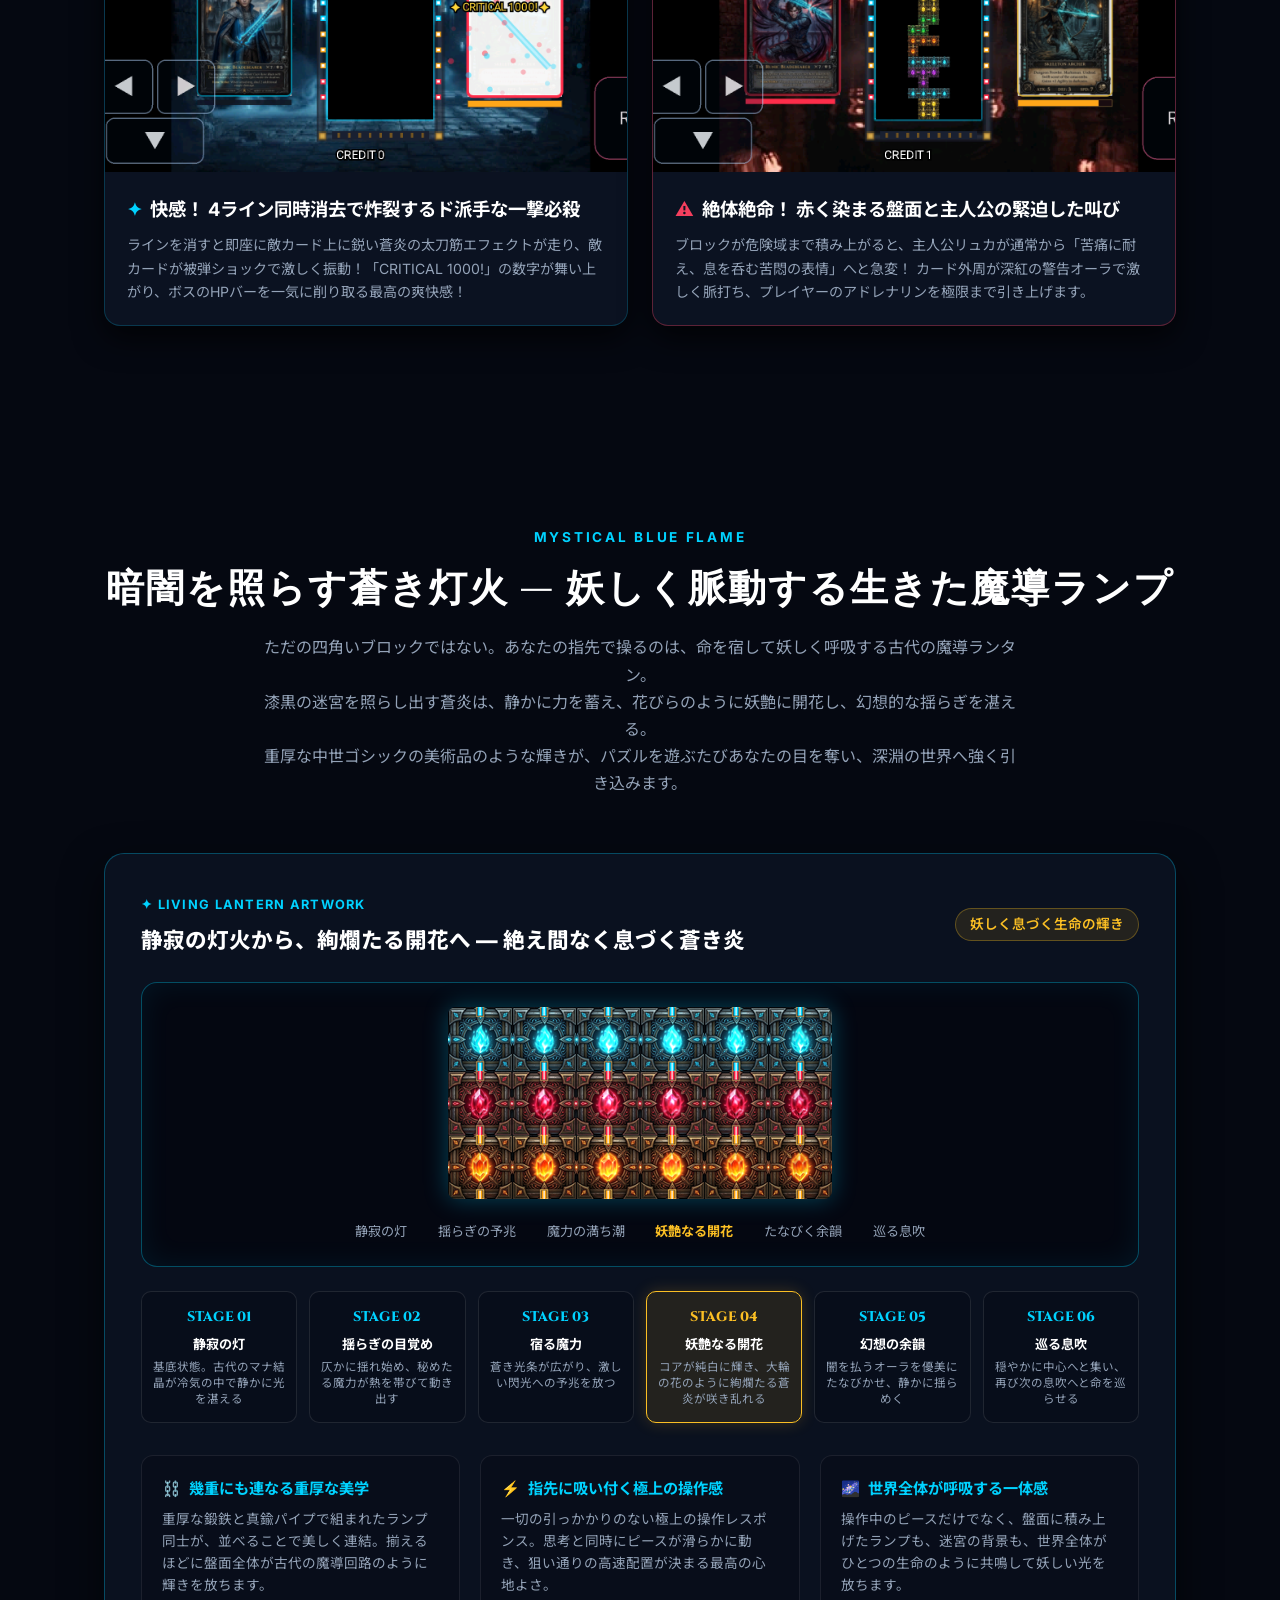
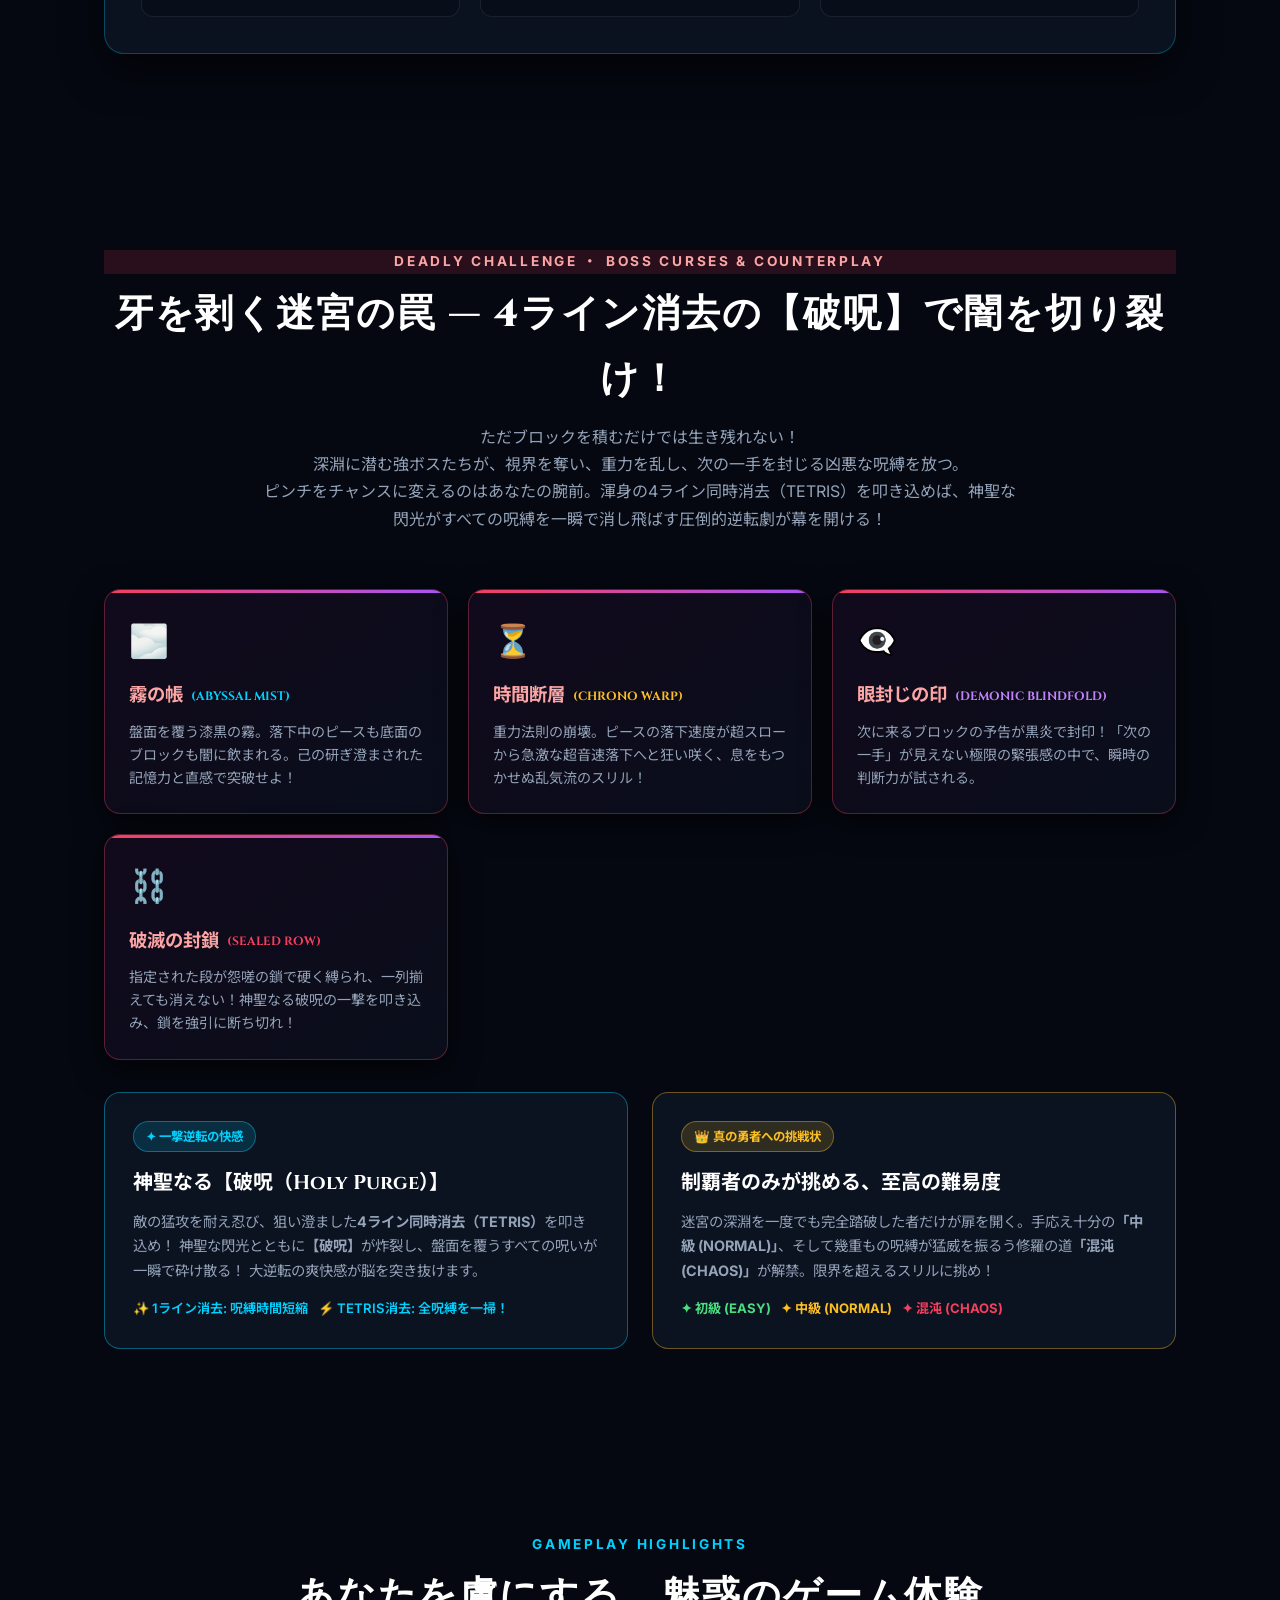
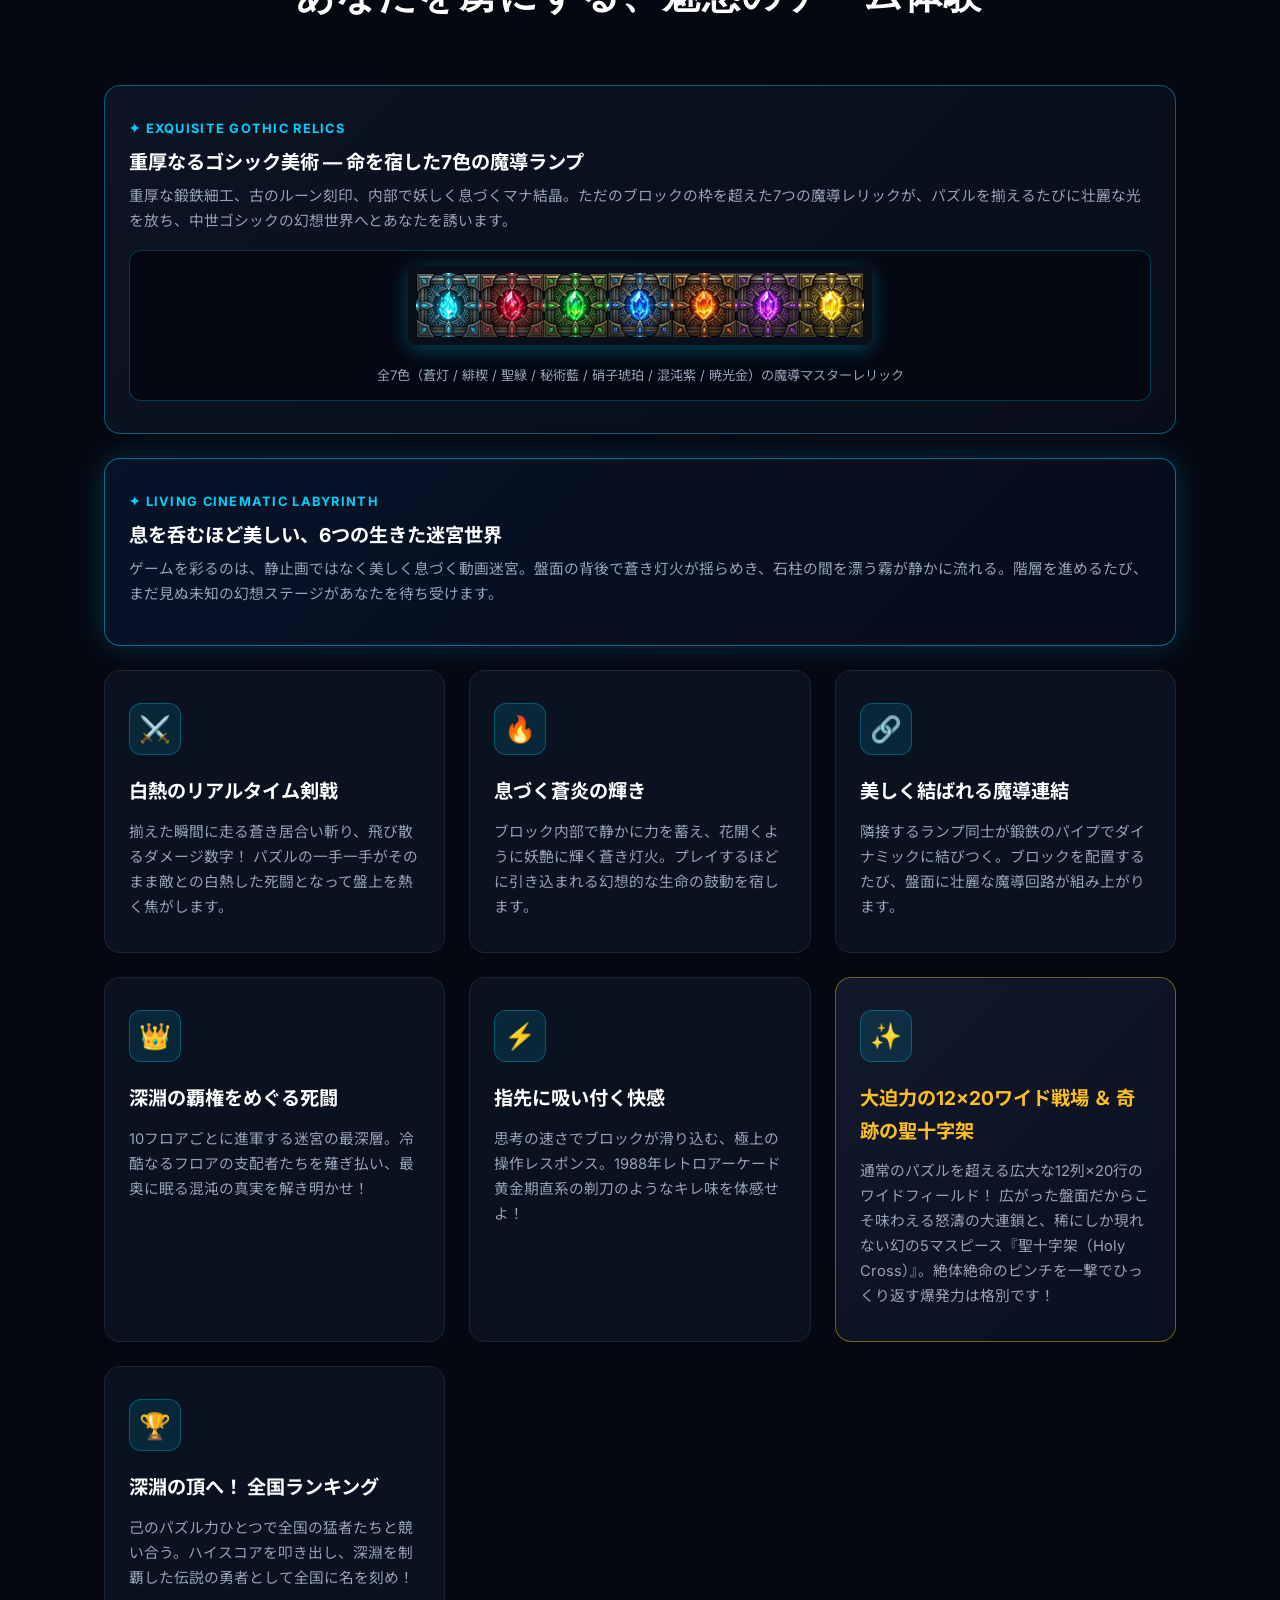
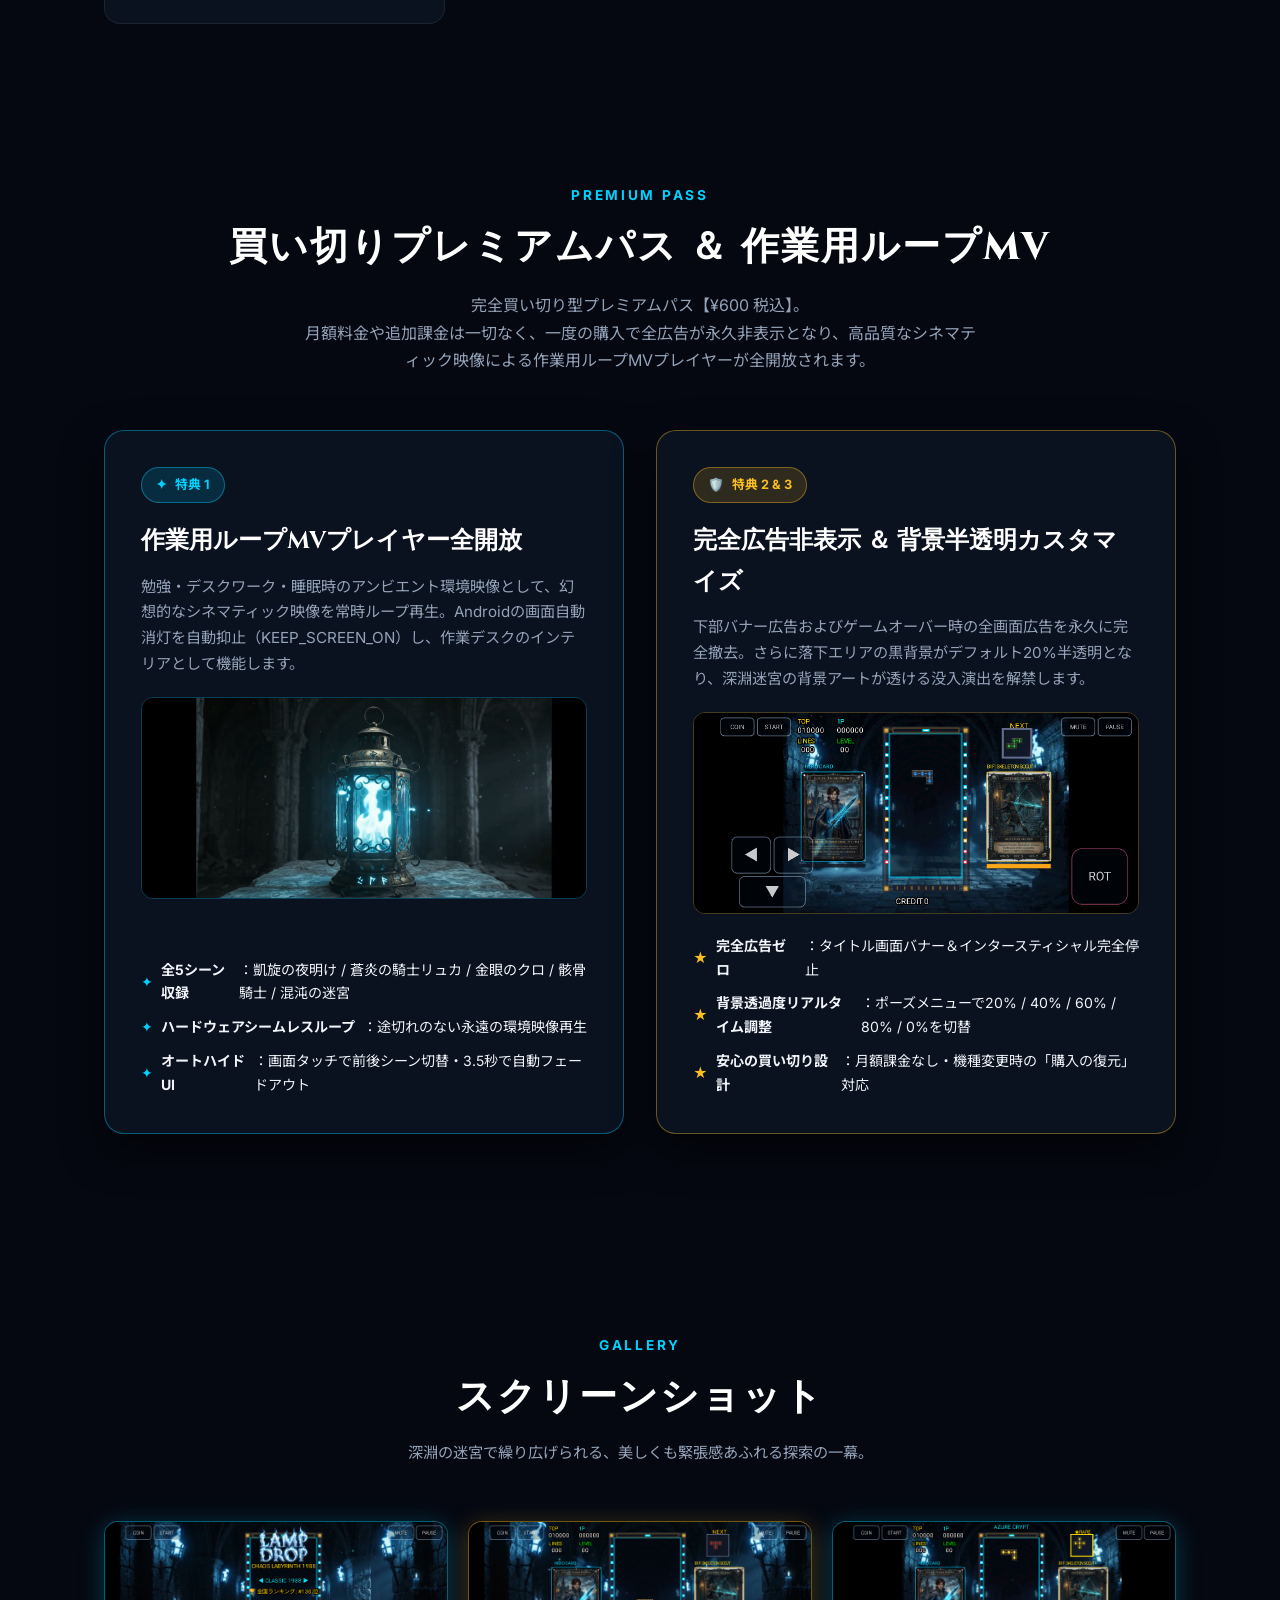
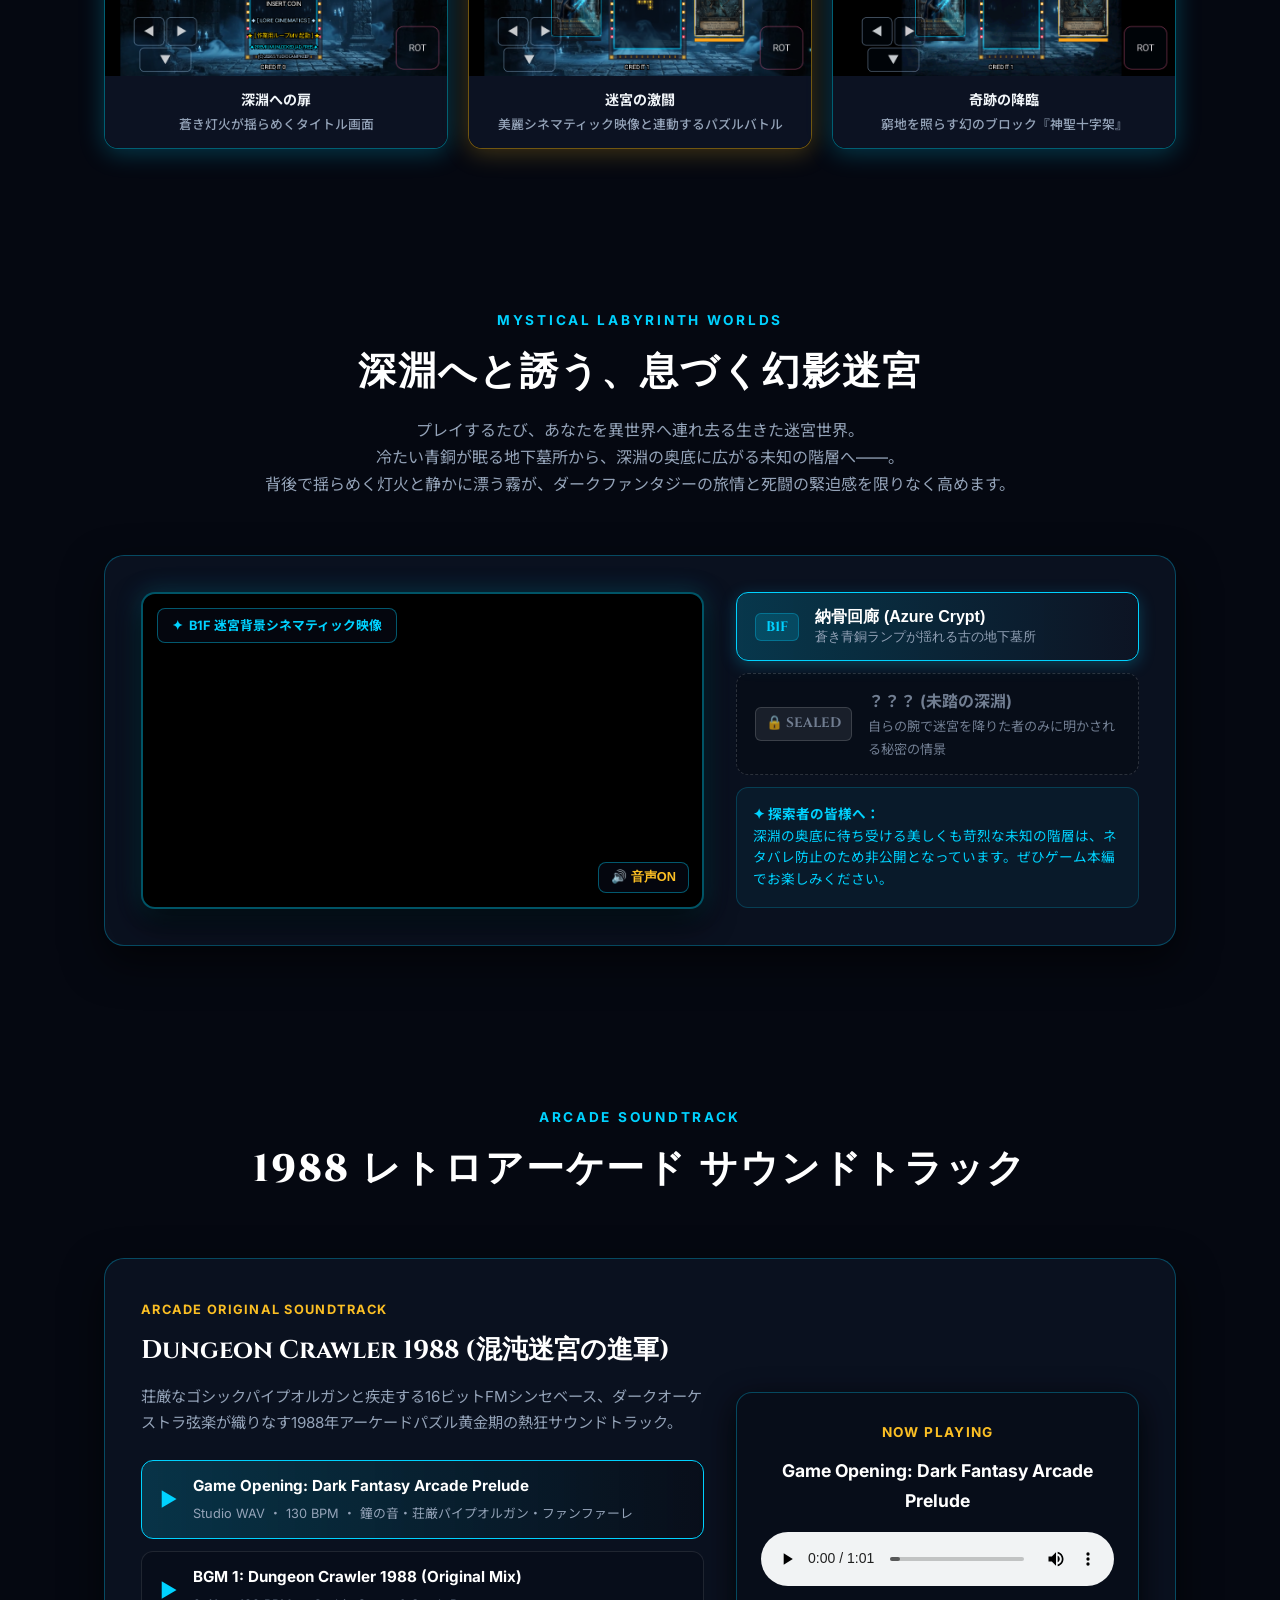
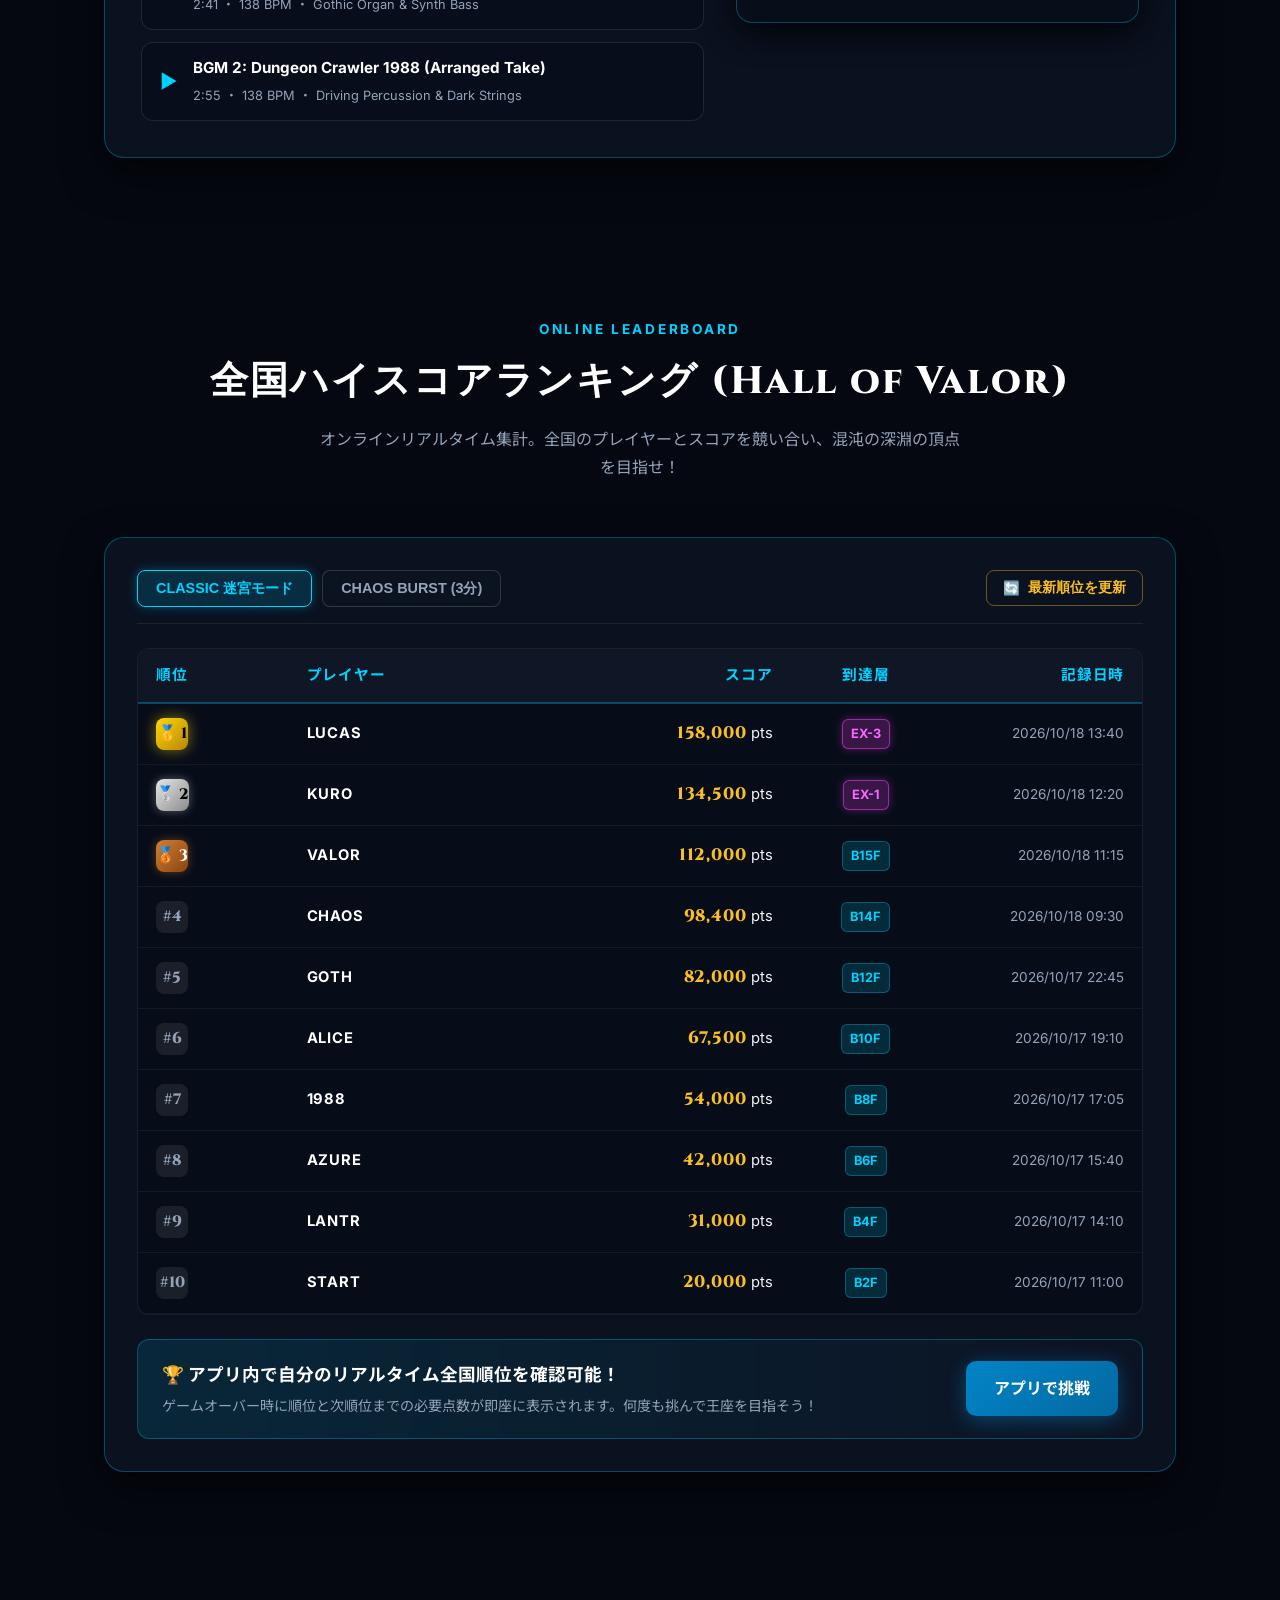
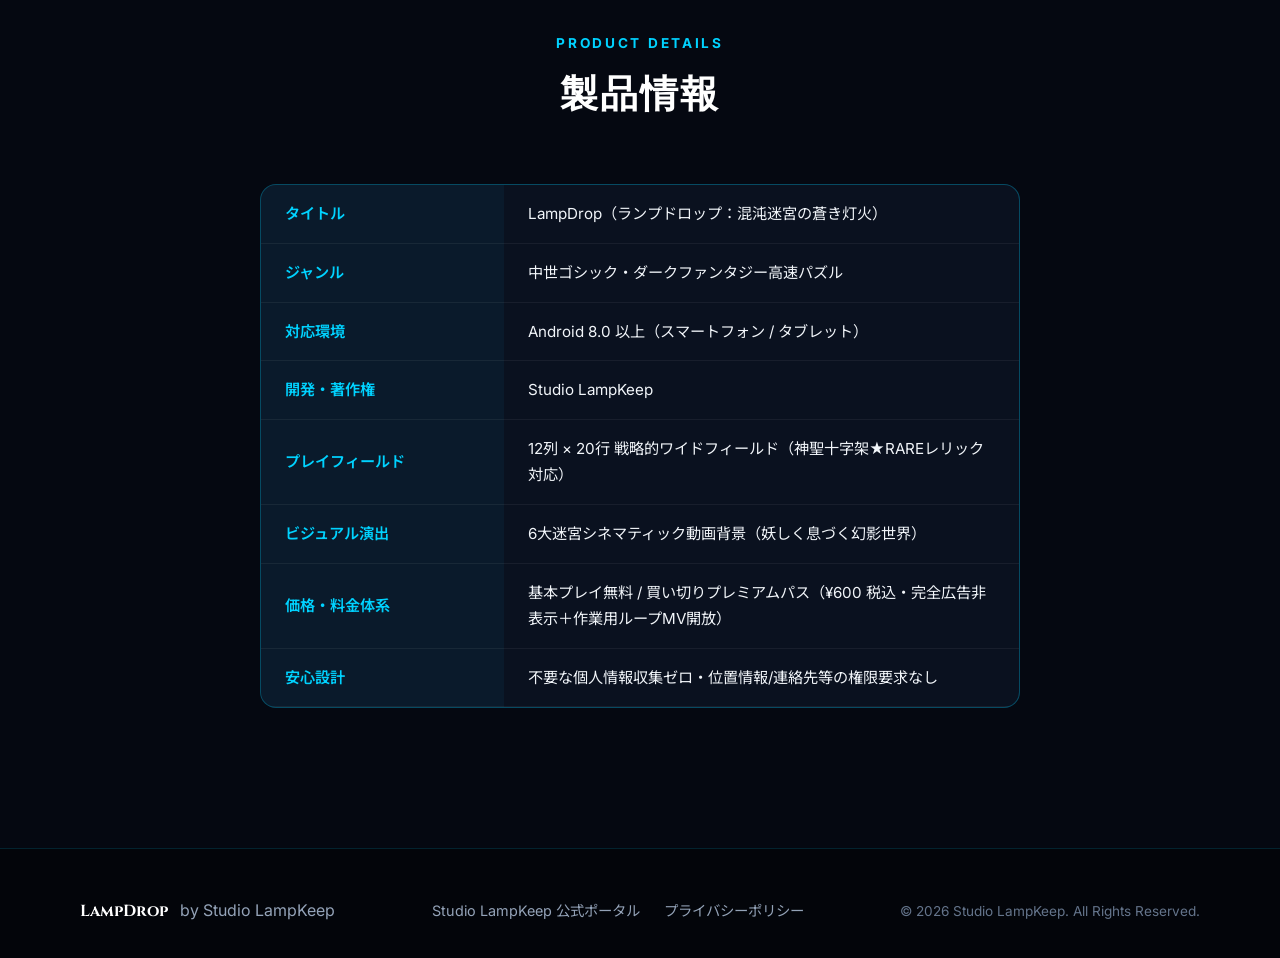
==== commit 71a689bc: "fix: streamline screenshot gallery to 3 curated images and remove redundant battle screens" ====
--- a/lampdrop/index.html
+++ b/lampdrop/index.html
@@ -925,52 +925,6 @@
             line-height: 1.65;
         }
 
-        /* Real Device Battle Showcase Grid */
-        .battle-screen-grid {
-            display: grid;
-            grid-template-columns: repeat(3, 1fr);
-            gap: 20px;
-        }
-
-        .battle-screen-item {
-            background: rgba(8, 14, 26, 0.95);
-            border: 1px solid rgba(0, 210, 255, 0.2);
-            border-radius: 14px;
-            overflow: hidden;
-            box-shadow: 0 10px 24px rgba(0,0,0,0.6);
-            transition: transform 0.25s ease, border-color 0.25s ease;
-        }
-
-        .battle-screen-item:hover {
-            transform: translateY(-5px);
-            border-color: var(--accent-cyan);
-            box-shadow: 0 16px 36px rgba(0, 210, 255, 0.25);
-        }
-
-        .battle-screen-item img {
-            width: 100%;
-            height: auto;
-            display: block;
-        }
-
-        .battle-screen-caption {
-            padding: 12px 14px;
-            background: rgba(13, 20, 36, 0.95);
-            border-top: 1px solid rgba(255, 255, 255, 0.05);
-        }
-
-        .battle-screen-caption strong {
-            display: block;
-            color: #ffffff;
-            font-size: 0.88rem;
-            margin-bottom: 2px;
-        }
-
-        .battle-screen-caption span {
-            color: var(--text-secondary);
-            font-size: 0.78rem;
-        }
-
         /* ===================================================
            Living Flame Animation Section Styles
            =================================================== */
@@ -1113,9 +1067,6 @@
             .card-mechanics-grid {
                 grid-template-columns: 1fr;
             }
-            .battle-screen-grid {
-                grid-template-columns: 1fr;
-            }
             .flame-cycle-grid {
                 grid-template-columns: repeat(3, 1fr);
             }
@@ -1622,60 +1573,6 @@
                     <p class="mechanic-desc">
                         ブロックが危険域まで積み上がると、主人公リュカが通常から「苦痛に耐え、息を呑む苦悶の表情」へと急変！ カード外周が深紅の警告オーラで激しく脈打ち、プレイヤーのアドレナリンを極限まで引き上げます。
                     </p>
-                </div>
-            </div>
-        </div>
-
-        <!-- Real Device Card Battle Showcase -->
-        <div style="text-align: center; margin-bottom: 20px;">
-            <div style="font-size: 0.82rem; font-weight: 700; color: var(--accent-gold); letter-spacing: 0.15em; text-transform: uppercase;">REAL-DEVICE BATTLE MOMENTS</div>
-            <h3 style="font-size: 1.3rem; color: #ffffff; font-weight: 700;">手に汗握る、実機バトルハイライト</h3>
-        </div>
-        <div class="battle-screen-grid">
-            <div class="battle-screen-item">
-                <img src="img/card_battle_b1f.png" alt="迷宮探索開始">
-                <div class="battle-screen-caption">
-                    <strong>迷宮探索：運命の第一歩</strong>
-                    <span>初期装備のリュカと基本画面。迷宮の入口の静かな緊張感</span>
-                </div>
-            </div>
-            <div class="battle-screen-item">
-                <img src="img/card_battle_slash.png" alt="蒼炎一閃の太刀筋">
-                <div class="battle-screen-caption">
-                    <strong>蒼炎一閃！ 敵を斬り伏せる快感</strong>
-                    <span>ライン消去と連動する電光石火の居合い斬り</span>
-                </div>
-            </div>
-            <div class="battle-screen-item">
-                <img src="img/card_battle_pinch.png" alt="絶体絶命の危機">
-                <div class="battle-screen-caption">
-                    <strong>絶体絶命！ 緊迫のピンチ警告</strong>
-                    <span>赤く染まる盤面と主人公の鬼気迫る表情</span>
-                </div>
-            </div>
-            <div class="battle-screen-item">
-                <img src="img/screen_gameplay_transparent.png" alt="生ける迷宮世界">
-                <div class="battle-screen-caption">
-                    <strong>生ける迷宮：背景透過の没入感</strong>
-                    <span>盤面の奥で妖しく揺らめく灯火と漂う霧の臨場感</span>
-                </div>
-            </div>
-            <div class="battle-screen-item">
-                <img src="img/screen_gameplay_12x20.png" alt="12x20 拡大盤面での激戦">
-                <div class="battle-screen-caption">
-                    <strong>ワイド戦場：12×20の怒濤大連鎖</strong>
-                    <span>巨大フィールドで繰り広げる高速連鎖バトル</span>
-                </div>
-            </div>
-            <div class="battle-screen-item">
-                <img src="img/screen_cross_falling.png" alt="神聖十字架レリック降臨">
-                <div class="battle-screen-caption">
-                    <strong>奇跡の神聖レリック降臨</strong>
-                    <span>逆境を劇的に覆す5マスピースの衝撃</span>
-                </div>
-            </div>
-        </div>
-        </div>
         </div>
     </section>
 
@@ -2016,71 +1913,23 @@
     <section class="section" id="gallery">
         <div class="section-header">
             <div class="section-tag">GALLERY</div>
-            <h2 class="section-title">実機スクリーンショット</h2>
-            <p style="color: var(--accent-cyan); font-weight: 600; max-width: 760px; margin: 10px auto 0; font-size: 0.95rem;">
-                Android最新実機にて完全ネイティブ60fps動作確認済みのキャプチャです。
+            <h2 class="section-title">スクリーンショット</h2>
+            <p style="color: var(--text-secondary); max-width: 760px; margin: 10px auto 0; font-size: 0.95rem; line-height: 1.6;">
+                深淵の迷宮で繰り広げられる、美しくも緊張感あふれる探索の一幕。
             </p>
         </div>
         <div class="gallery-grid">
             <div class="gallery-item" style="border: 1px solid rgba(0, 210, 255, 0.45); box-shadow: 0 4px 24px rgba(0, 210, 255, 0.25);">
                 <img src="img/device_video_test1.png" alt="タイトル画面 シネマティック動画背景と揺らぎ蒼炎ロゴ">
-                <div class="gallery-caption">タイトル画面（実機）：美麗シネマティック動画背景（B1F Azure Crypt）× 揺らぎ蒼炎ロゴ ＆ プレミアムパス解禁</div>
+                <div class="gallery-caption"><strong>深淵への扉</strong><br><span style="font-size: 0.8rem; color: var(--text-secondary);">蒼き灯火が揺らめくタイトル画面</span></div>
             </div>
             <div class="gallery-item" style="border: 1px solid rgba(251, 191, 36, 0.45); box-shadow: 0 4px 24px rgba(251, 191, 36, 0.25);">
-                <img src="img/device_video_gameplay2.png" alt="実機プレイ画面 12x20拡大盤面とシネマティック動画ループ背景">
-                <div class="gallery-caption">プレイ画面（実機）：12×20拡大盤面・神聖十字架（★RARE）・シネマティック動画ループ背景</div>
+                <img src="img/device_video_gameplay2.png" alt="迷宮の激闘 シネマティック背景動画とパズルバトル">
+                <div class="gallery-caption"><strong>迷宮の激闘</strong><br><span style="font-size: 0.8rem; color: var(--text-secondary);">美麗シネマティック映像と連動するパズルバトル</span></div>
             </div>
             <div class="gallery-item" style="border: 1px solid rgba(0, 210, 255, 0.45); box-shadow: 0 4px 24px rgba(0, 210, 255, 0.25);">
-                <img src="img/device_video_gameplay3.png" alt="背景動画リアルタイム連動">
-                <div class="gallery-caption">背景動画連動（実機）：立ち込める霧と松明の炎がプレイ中リアルタイムに呼吸</div>
-            </div>
-            <div class="gallery-item">
-                <img src="img/screen_holy_cross.png" alt="神聖十字架（5マスレア出現）と独自パレット">
-                <div class="gallery-caption">神聖レリック：NEXT枠に降臨した5マス『聖十字架（★RARE）』＆独自パレット</div>
-            </div>
-            <div class="gallery-item">
-                <img src="img/screen_logo_opening.png" alt="Studio LampKeep オープニング動画">
-                <div class="gallery-caption">起動時：Studio LampKeep 神聖ランタン点火シネマティック</div>
-            </div>
-            <div class="gallery-item">
-                <img src="img/screen_gameplay_transparent.png" alt="プレイフィールド背景20%半透明">
-                <div class="gallery-caption">プレイ画面：背景20%透過で背後の迷宮映像が透ける新演出</div>
-            </div>
-            <div class="gallery-item">
-                <img src="img/screen_pause_menu.png" alt="ポーズ画面 背景透過度調整">
-                <div class="gallery-caption">ポーズメニュー：背景透過度を即時切替（20%/40%/60%/80%/0%）</div>
-            </div>
-            <div class="gallery-item">
-                <img src="img/screen_ambient_scene1.png" alt="作業用ループMV 凱旋の夜明け">
-                <div class="gallery-caption">作業用ループMV：環境シネマティック映像（画面消灯なし無限環境再生）</div>
-            </div>
-            <div class="gallery-item">
-                <img src="img/screen_purchase_dialog.png" alt="プレミアムパス購入ダイアログ">
-                <div class="gallery-caption">買い切りプレミアムパス：全機能永久アンロック（¥600 税込）</div>
-            </div>
-            <div class="gallery-item">
-                <img src="img/card_battle_b1f.png" alt="迷宮探索開始">
-                <div class="gallery-caption">迷宮探索：新米剣士リュカ vs 立ち塞がる怪異</div>
-            </div>
-            <div class="gallery-item">
-                <img src="img/card_battle_slash.png" alt="ライン消去 蒼炎一閃＆クリティカル">
-                <div class="gallery-caption">ライン消去：蒼炎居合い斬り被弾＆CRITICAL 1000!</div>
-            </div>
-            <div class="gallery-item">
-                <img src="img/card_battle_pinch.png" alt="ピンチ状態 赤枠警告＆苦悶表情">
-                <div class="gallery-caption">絶体絶命：苦悶の表情＆深紅の警告オーラ</div>
-            </div>
-            <div class="gallery-item">
-                <img src="img/card_battle_strong.png" alt="強敵との対峙">
-                <div class="gallery-caption">迷宮の試練：処刑大剣を構えるフロアボス</div>
-            </div>
-            <div class="gallery-item">
-                <img src="img/screen_holy_cross.png" alt="奇跡の神聖十字架">
-                <div class="gallery-caption">奇跡の降臨：盤面を照らす神聖十字架（★RARE）</div>
-            </div>
-            <div class="gallery-item">
-                <img src="img/screen_gameplay_12x20.png" alt="12x20拡大盤面での激戦">
-                <div class="gallery-caption">12×20拡大盤面：ワイドフィールドで繰り広げる高速バトル</div>
+                <img src="img/screen_holy_cross.png" alt="奇跡の神聖十字架 盤面を照らす幻のブロック">
+                <div class="gallery-caption"><strong>奇跡の降臨</strong><br><span style="font-size: 0.8rem; color: var(--text-secondary);">窮地を照らす幻のブロック『神聖十字架』</span></div>
             </div>
         </div>
     </section>
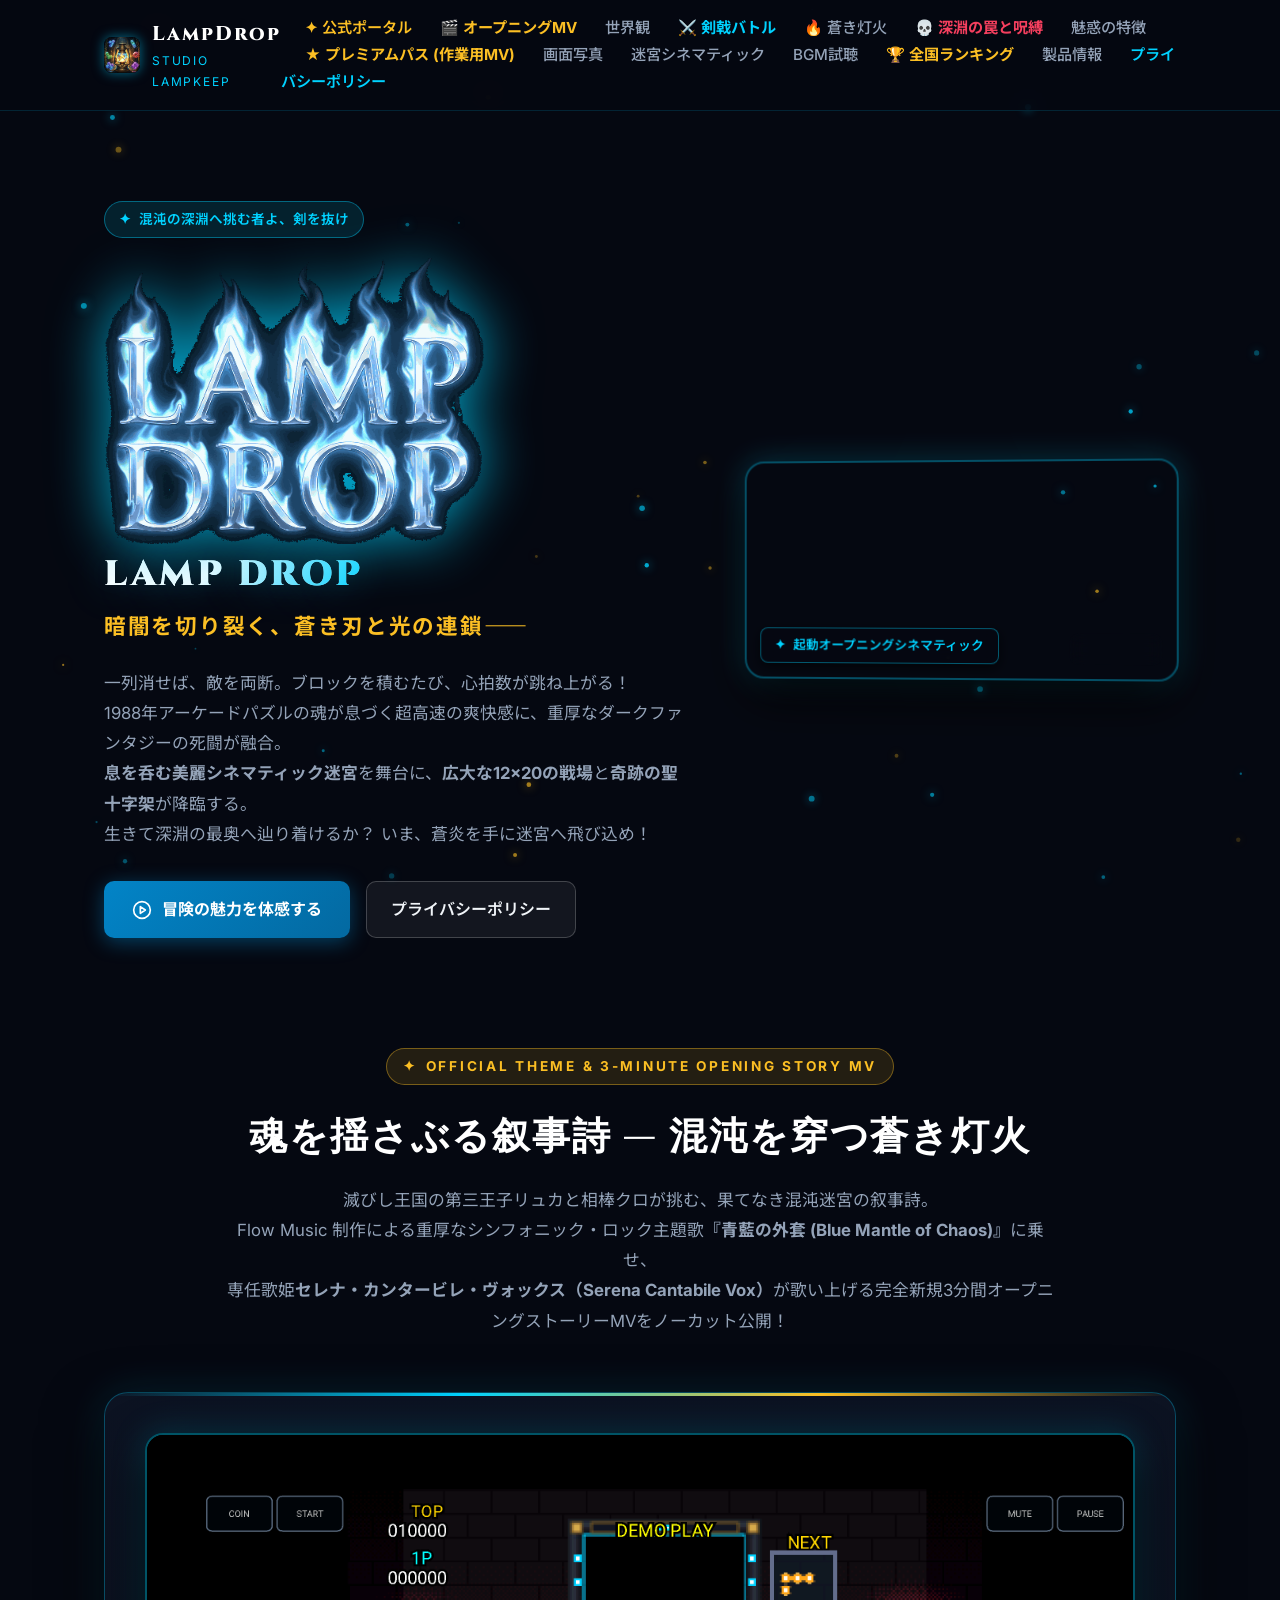
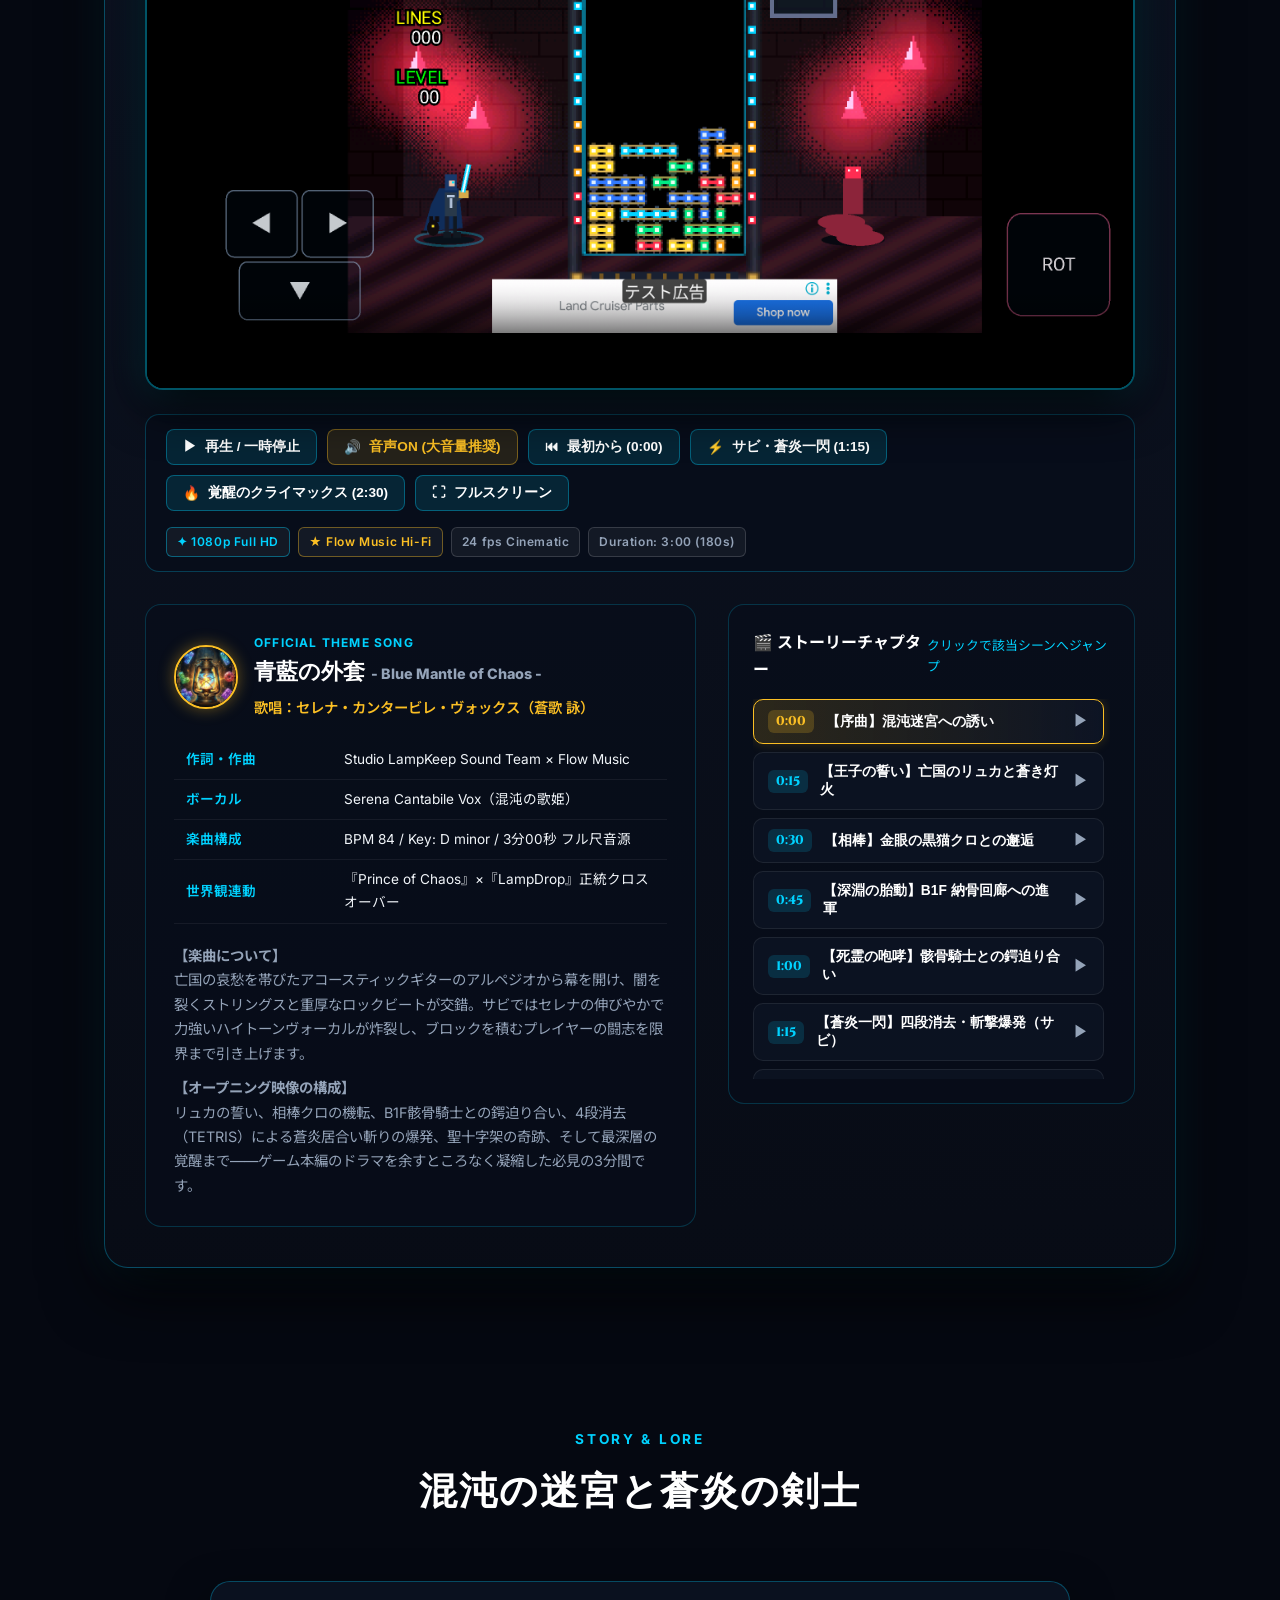
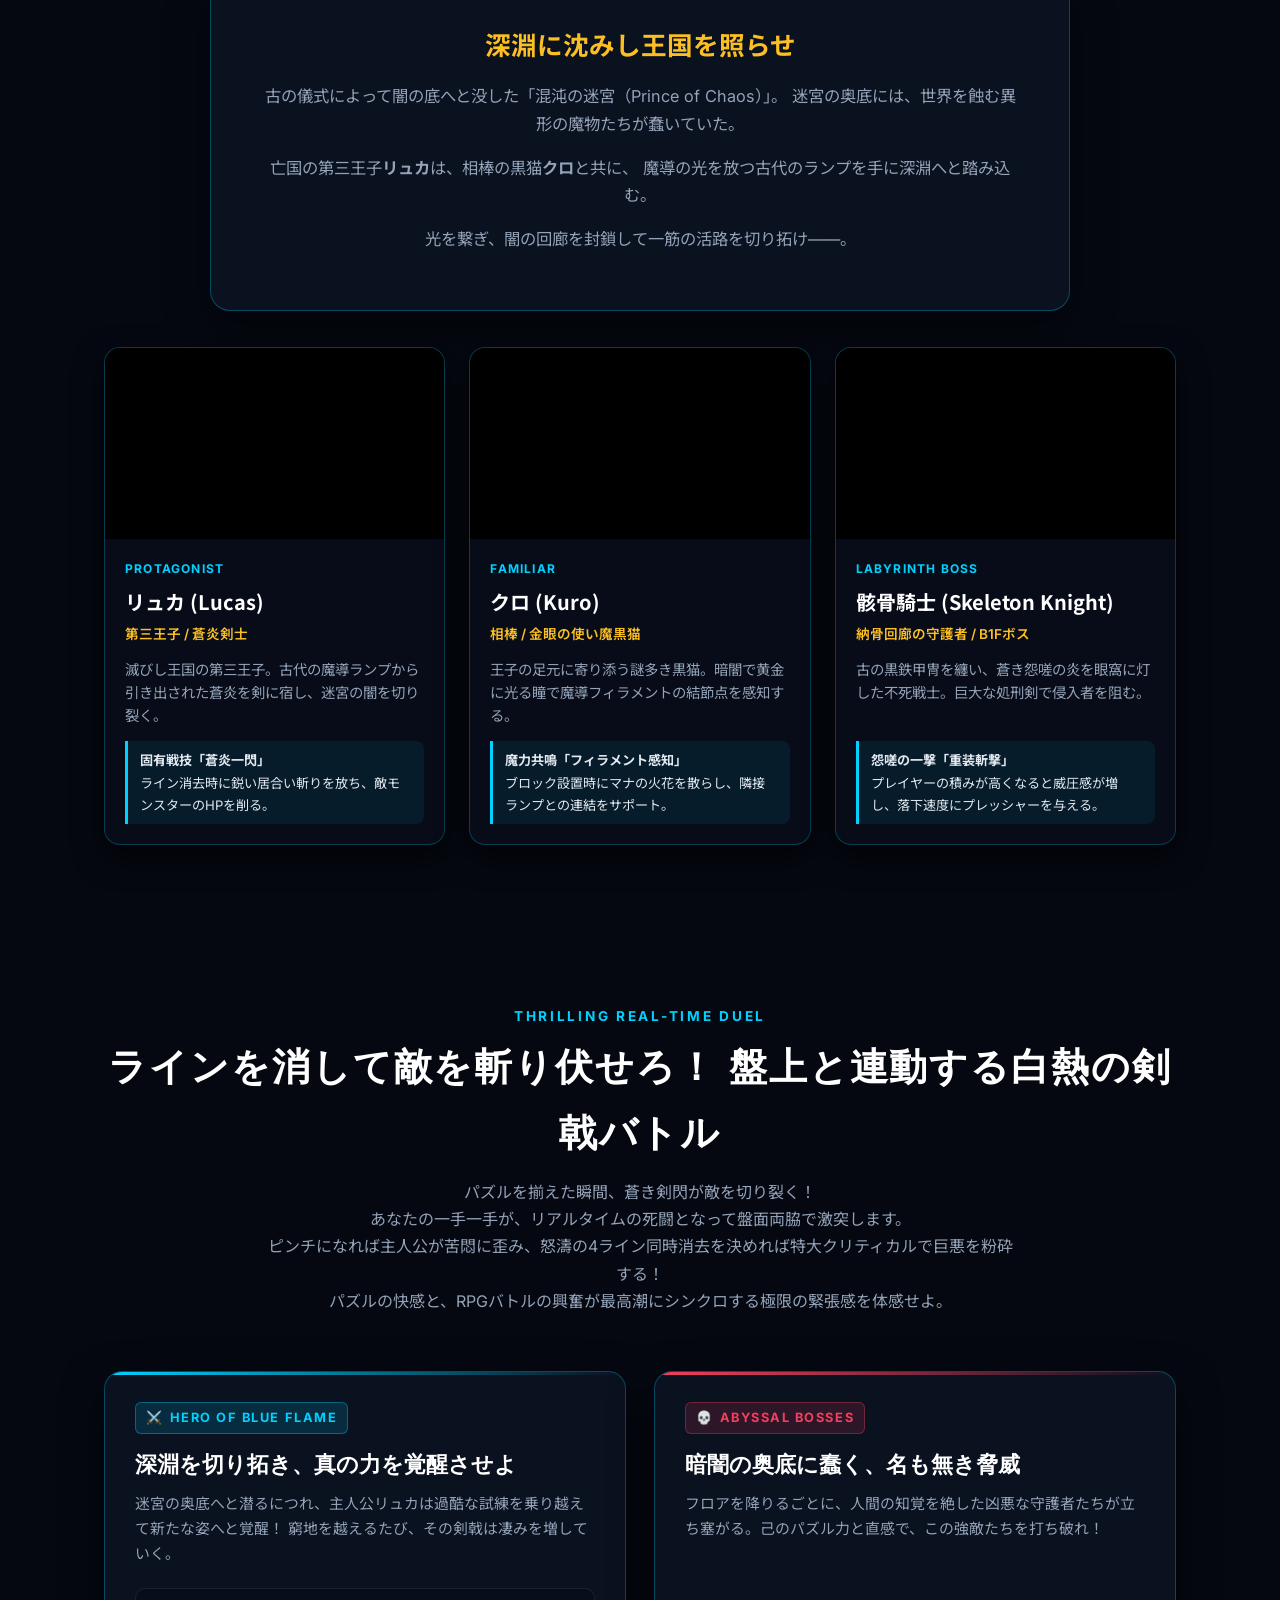
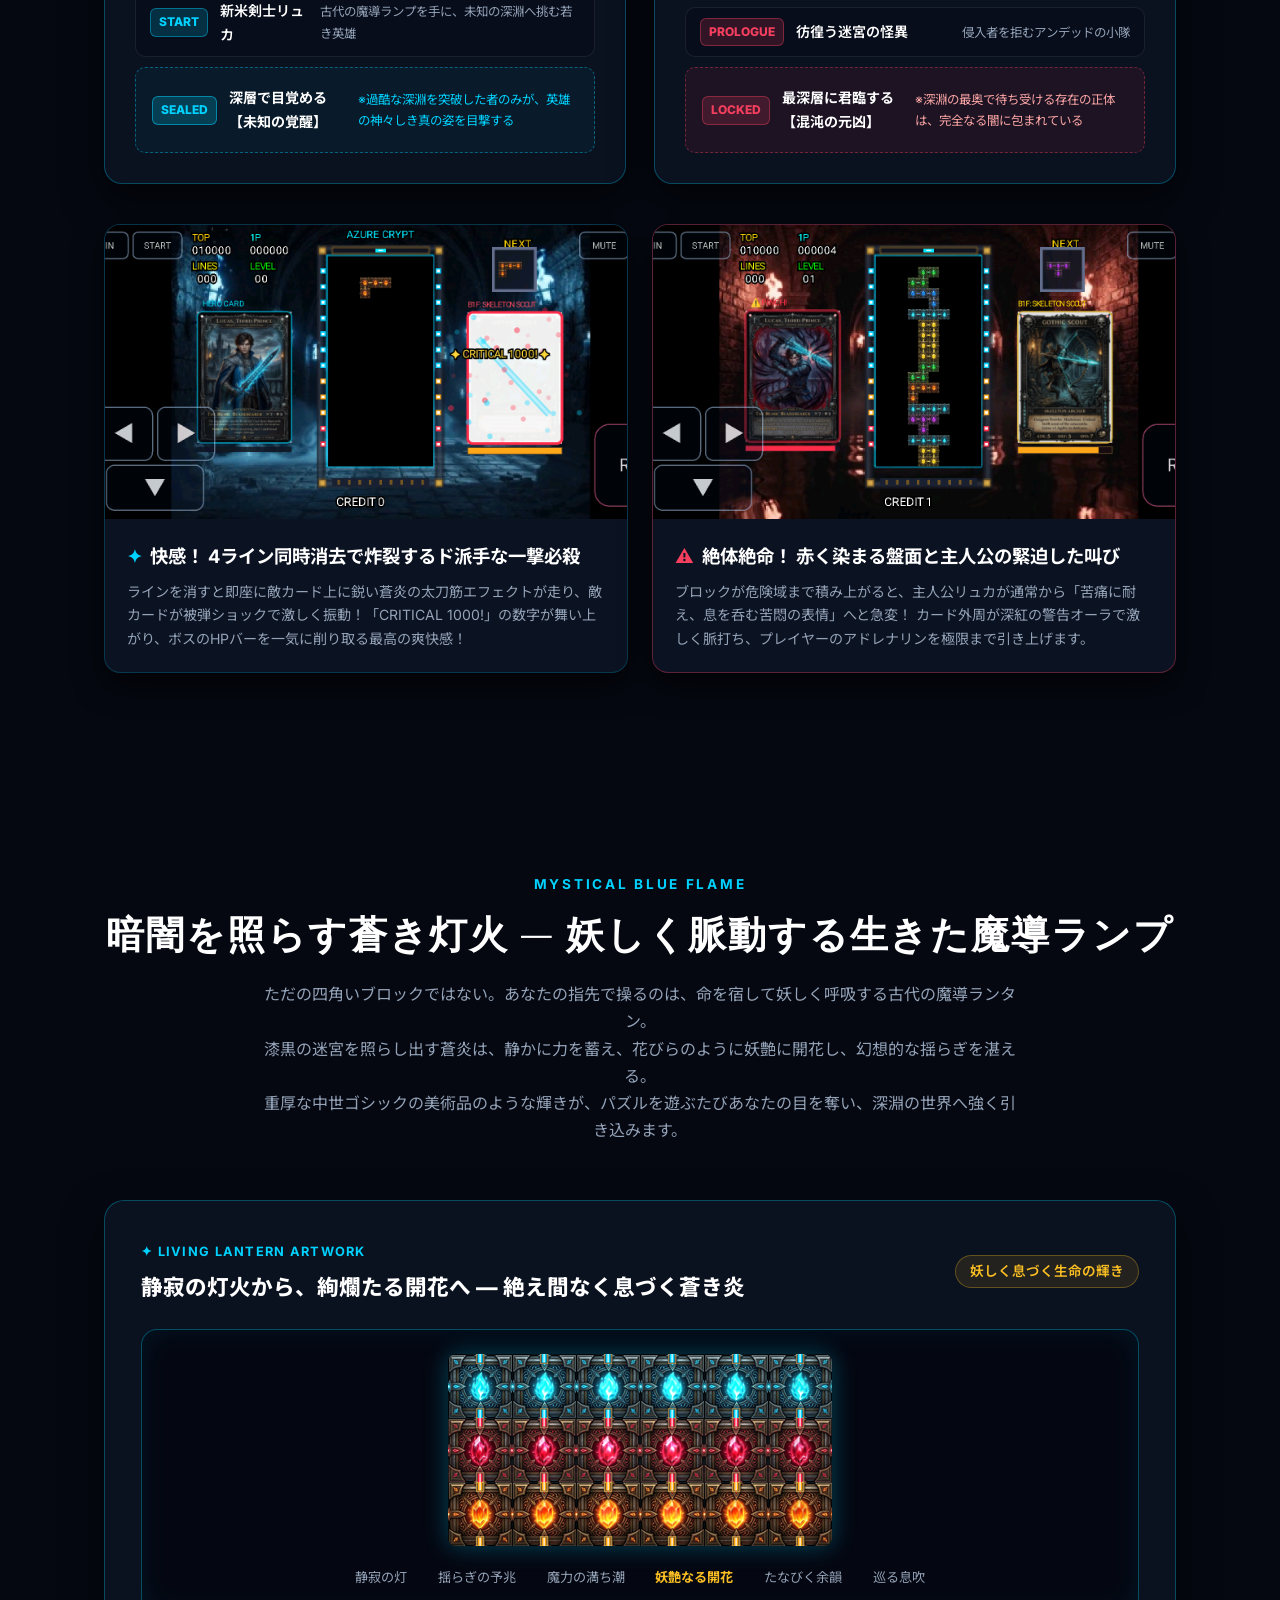
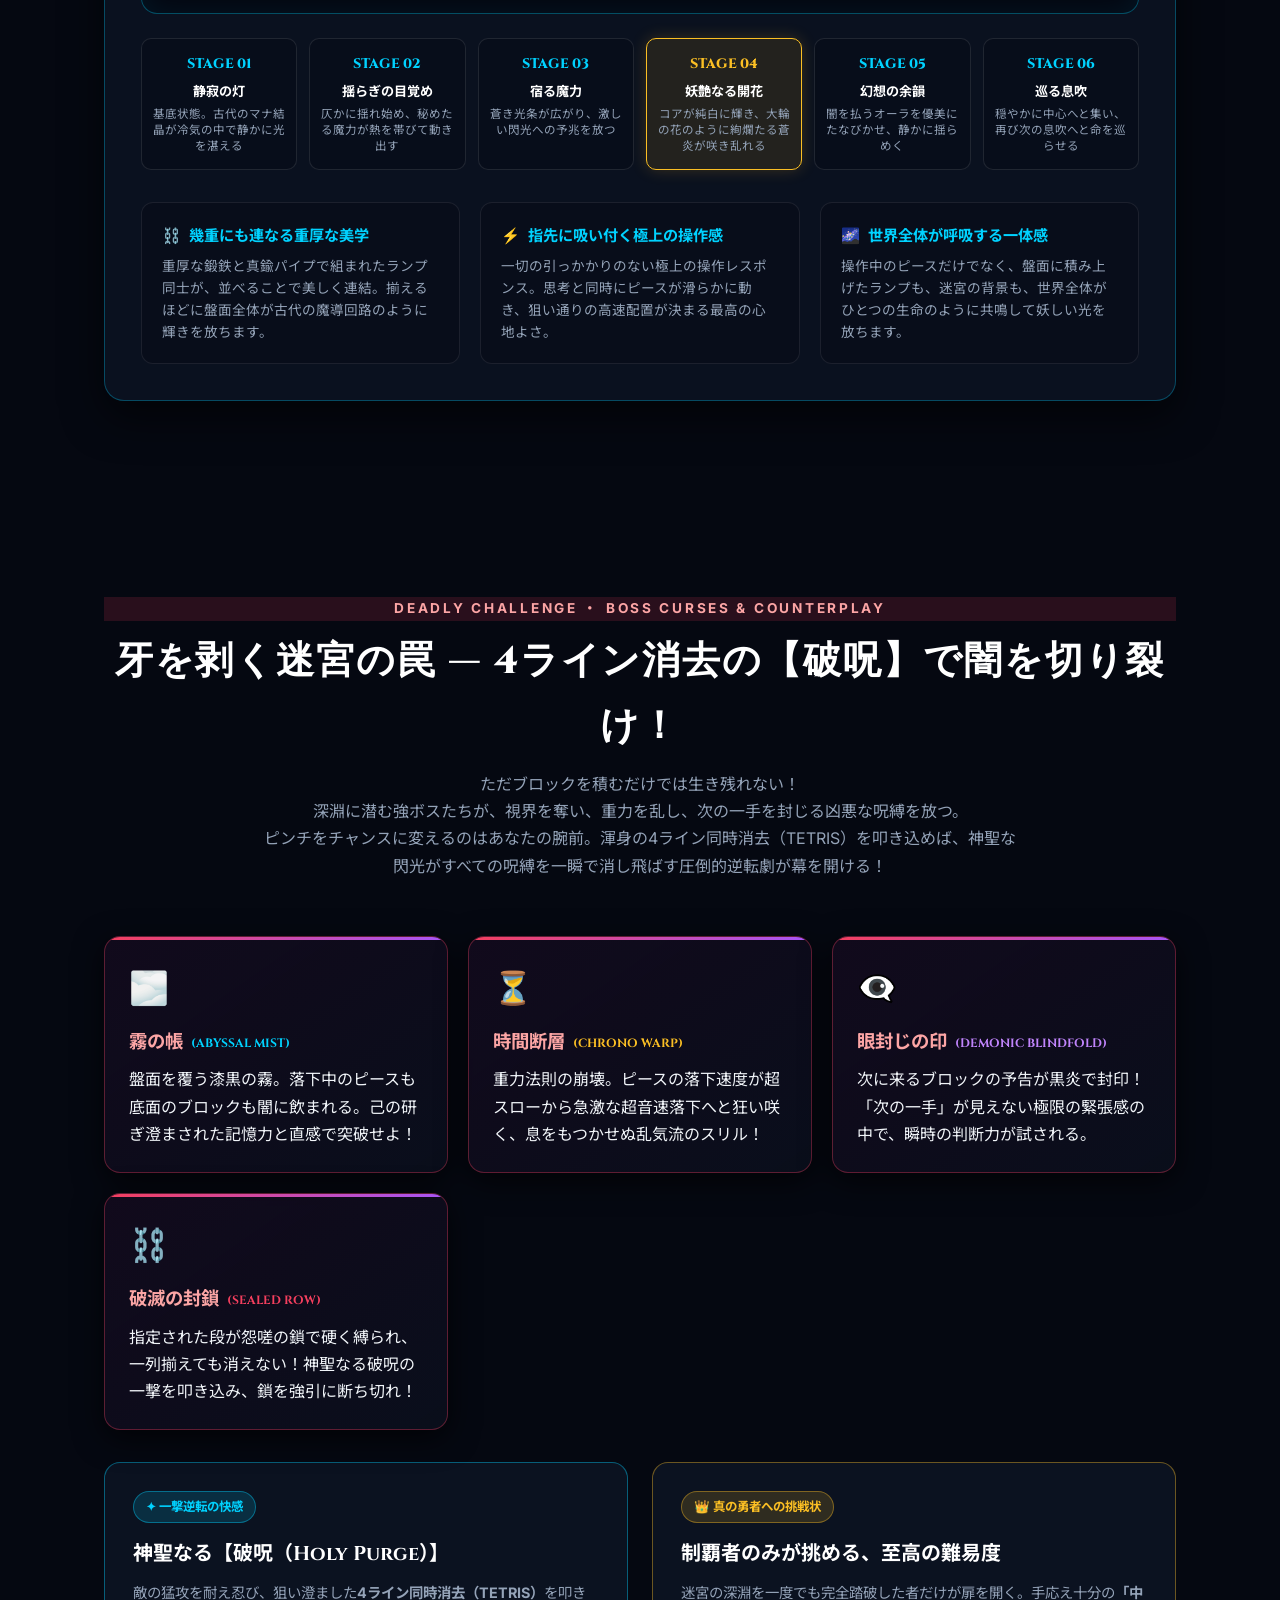
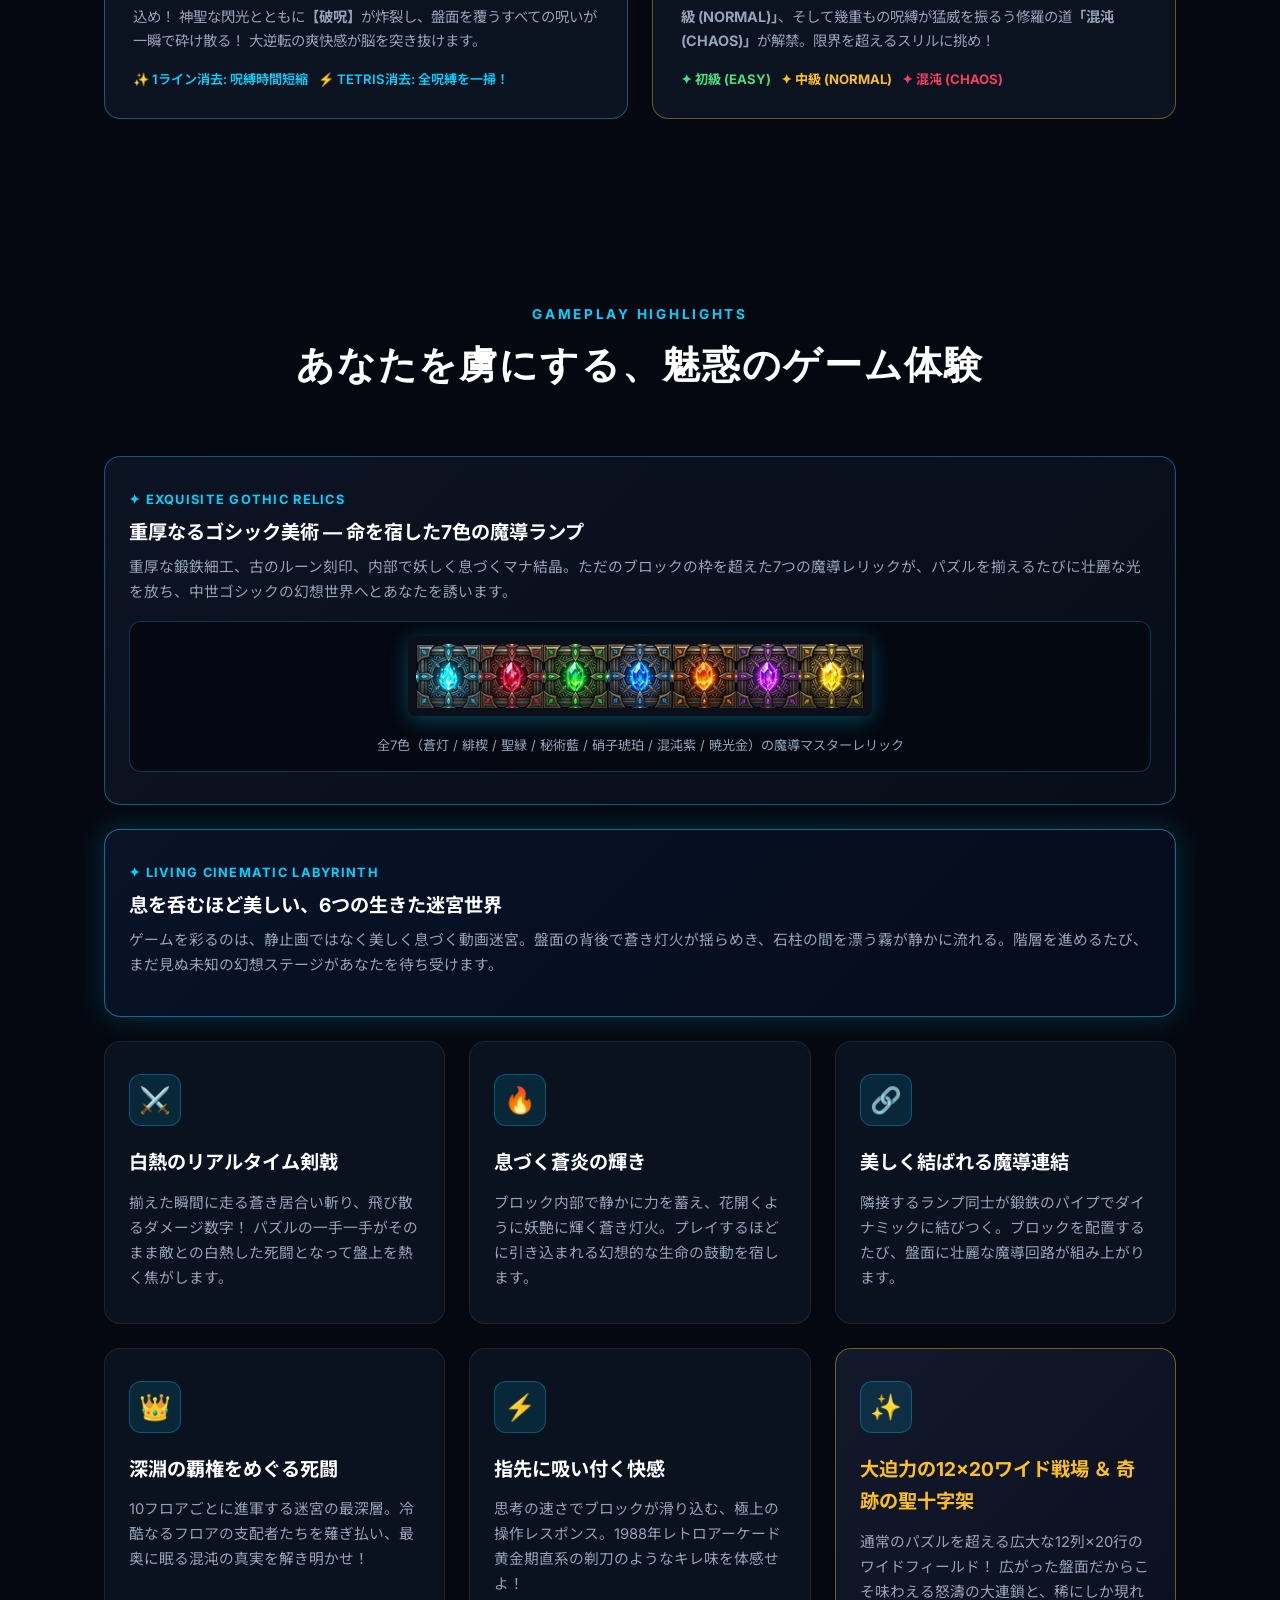
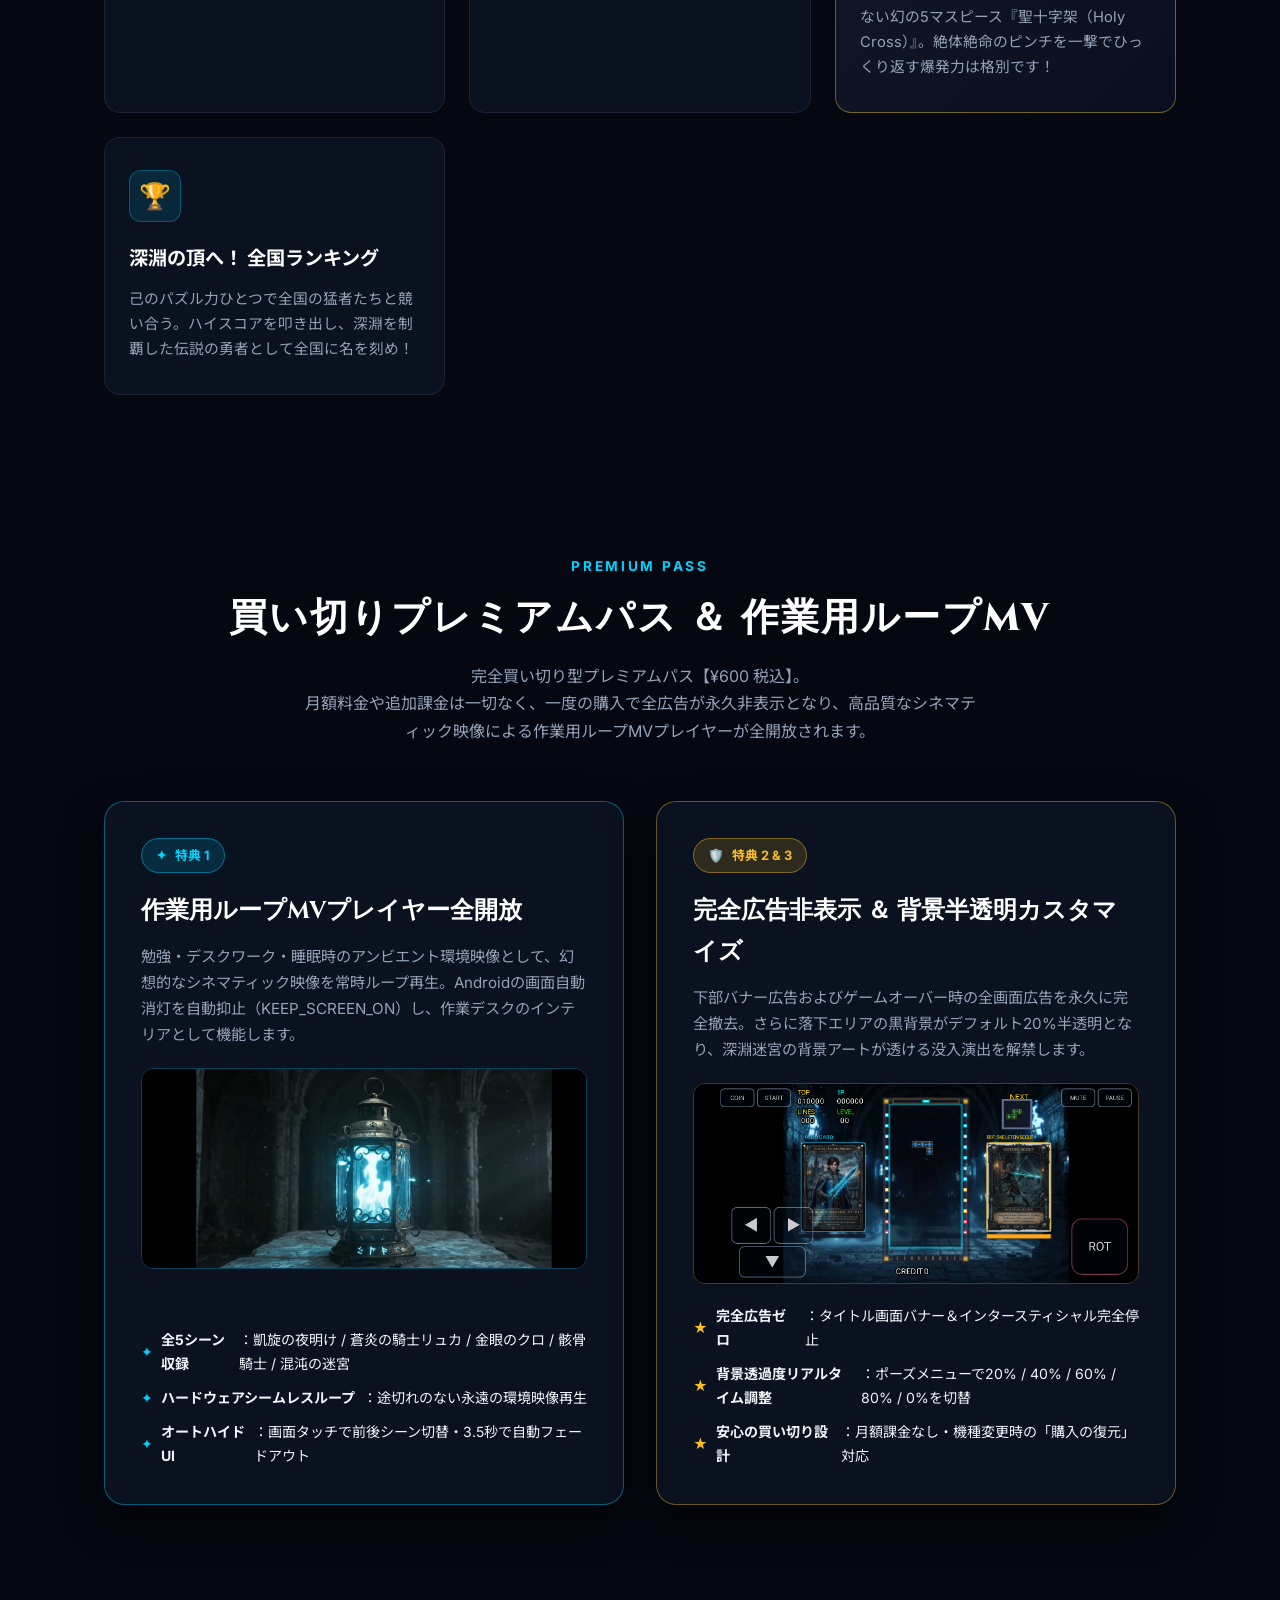
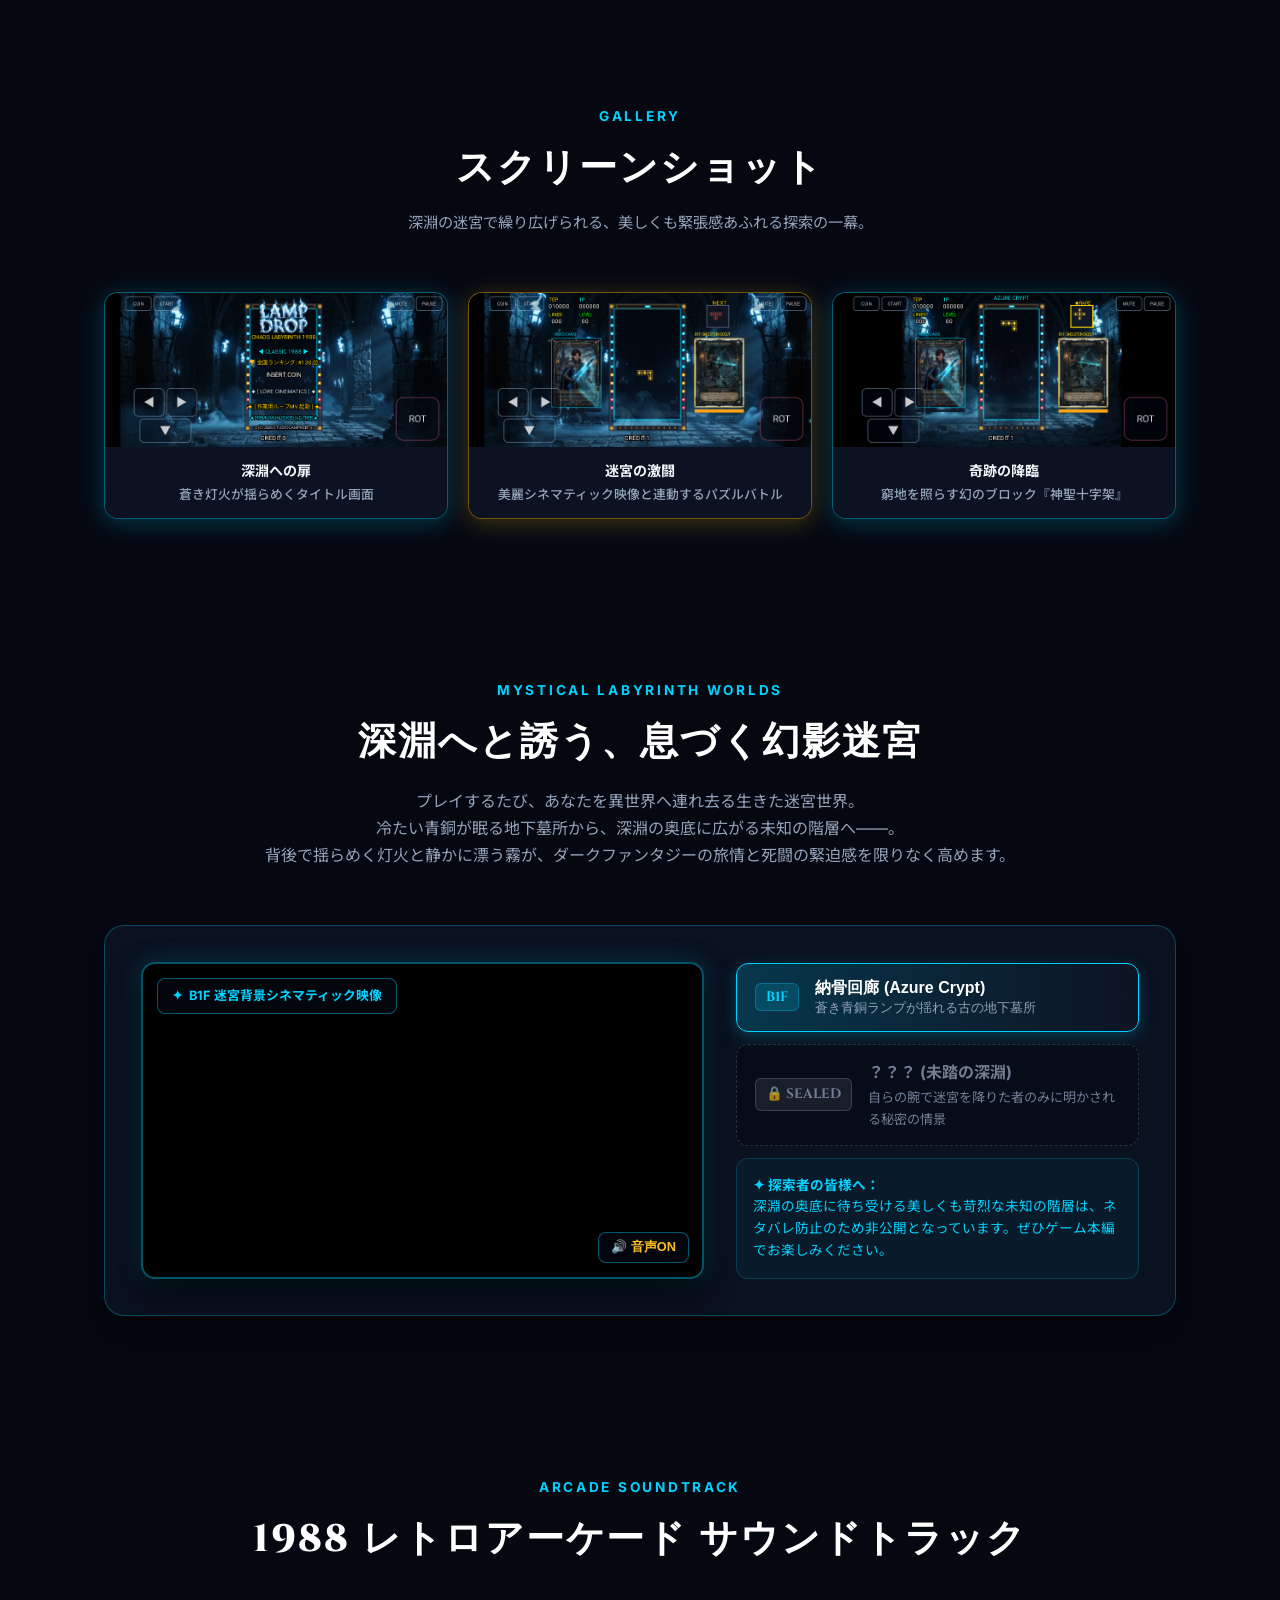
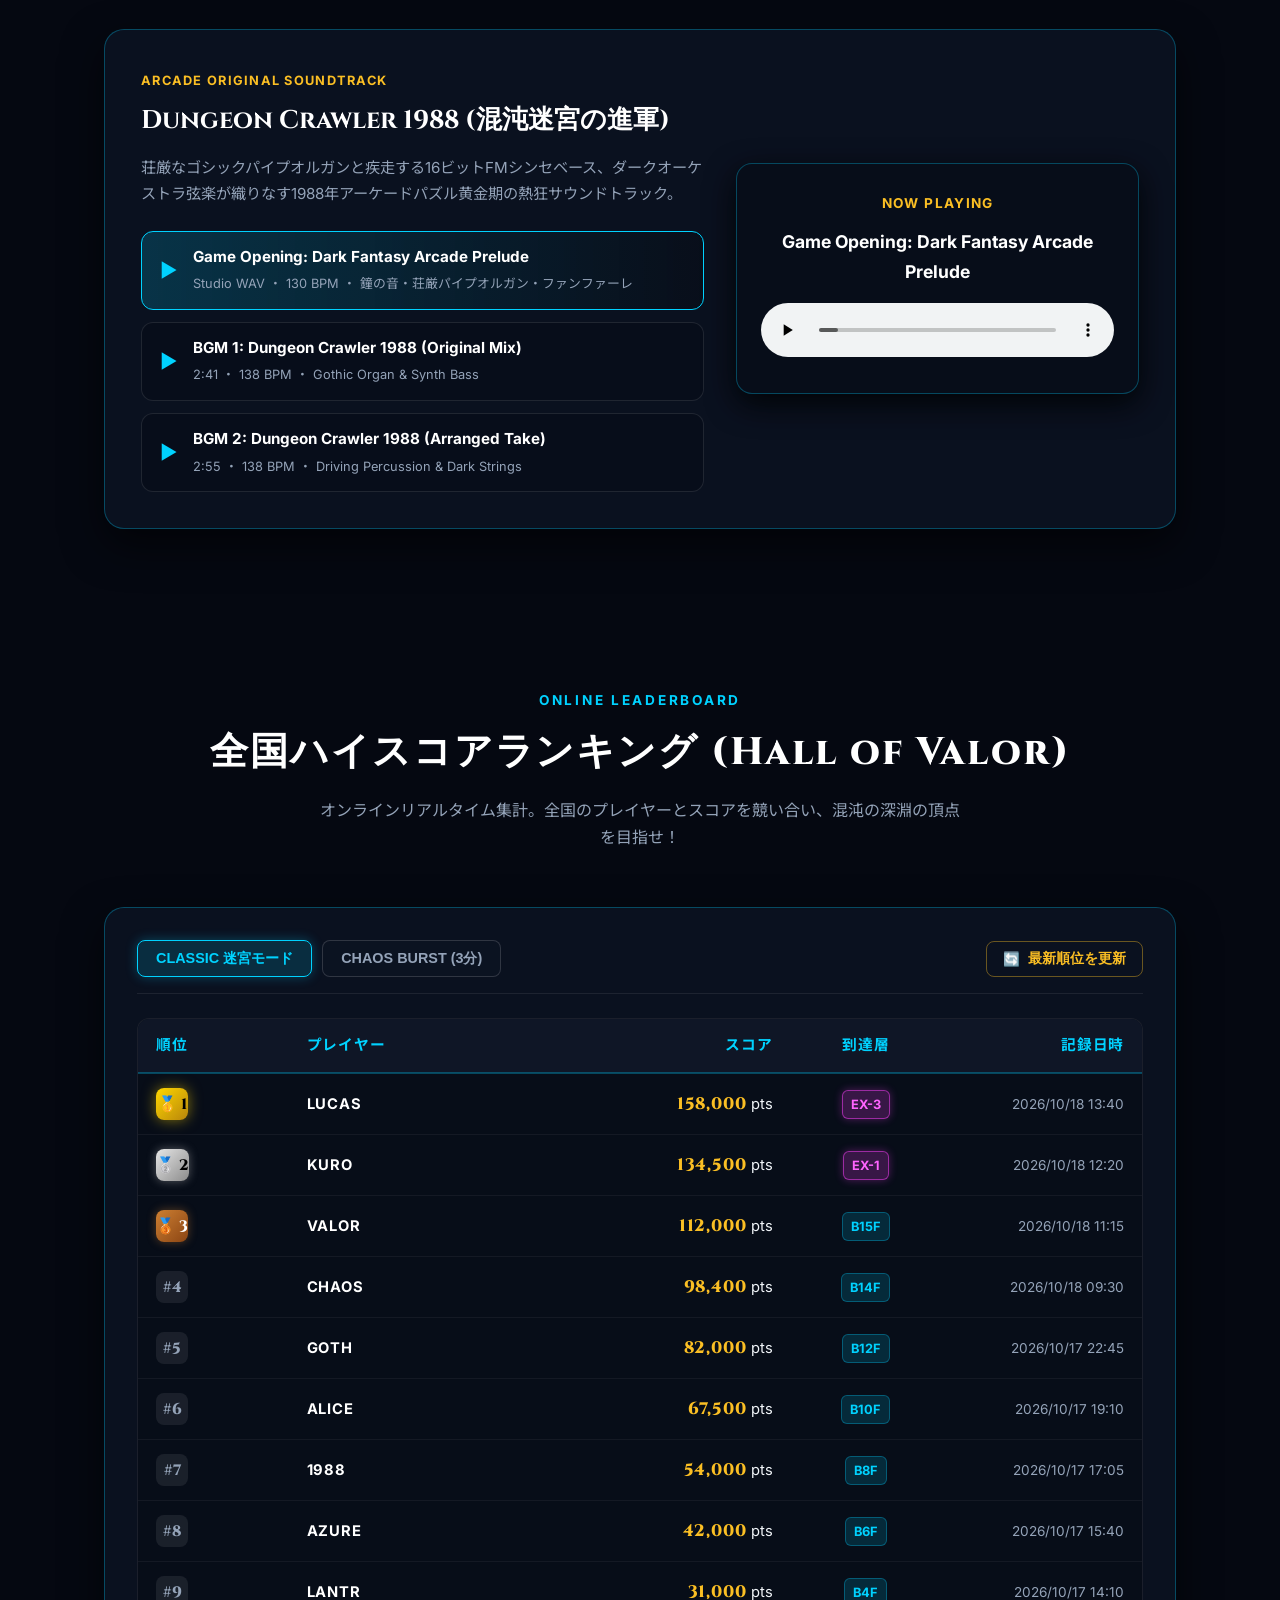
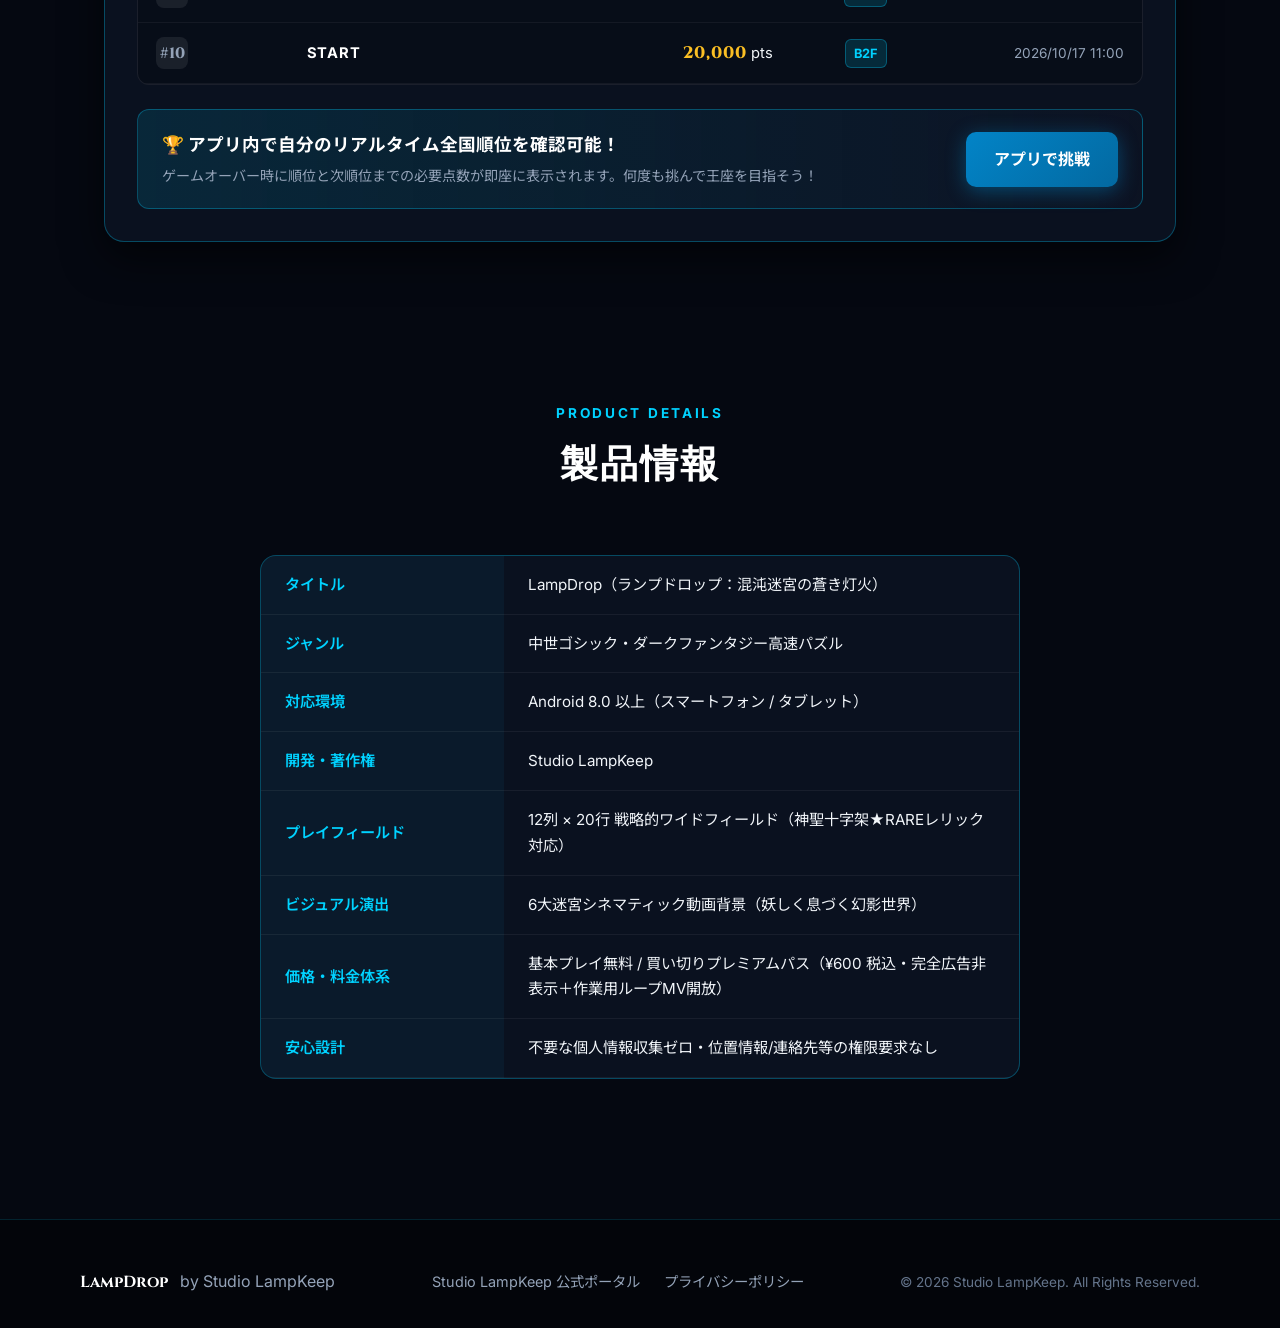
==== commit c882bd7e: "feat(web): add official 3-minute opening story MV theater section with interactive chapters" ====
--- a/lampdrop/index.html
+++ b/lampdrop/index.html
@@ -1319,10 +1319,289 @@
             gap: 8px;
         }
 
-        .curse-desc {
-            font-size: 0.88rem;
+        /* ===================================================
+           Official Opening Story MV Section Styles
+           =================================================== */
+        .mv-theater-card {
+            background: linear-gradient(180deg, rgba(13, 20, 36, 0.95) 0%, rgba(8, 12, 22, 0.98) 100%);
+            border: 1px solid var(--border-glow);
+            border-radius: 24px;
+            padding: 40px;
+            box-shadow: 0 24px 60px rgba(0, 0, 0, 0.8), 0 0 40px rgba(0, 210, 255, 0.15);
+            position: relative;
+            overflow: hidden;
+        }
+
+        .mv-theater-card::before {
+            content: '';
+            position: absolute;
+            top: 0;
+            left: 0;
+            right: 0;
+            height: 3px;
+            background: linear-gradient(90deg, transparent, var(--accent-cyan), var(--accent-gold), transparent);
+        }
+
+        .mv-player-wrapper {
+            position: relative;
+            border-radius: 18px;
+            overflow: hidden;
+            border: 2px solid rgba(0, 210, 255, 0.4);
+            box-shadow: 0 16px 48px rgba(0, 0, 0, 0.9), 0 0 32px rgba(0, 210, 255, 0.25);
+            background: #000;
+            aspect-ratio: 16 / 9;
+            margin-bottom: 24px;
+        }
+
+        .mv-player-wrapper video {
+            width: 100%;
+            height: 100%;
+            object-fit: contain;
+            display: block;
+            background: #000;
+        }
+
+        .mv-controls-bar {
+            display: flex;
+            align-items: center;
+            justify-content: space-between;
+            flex-wrap: wrap;
+            gap: 16px;
+            background: rgba(8, 14, 26, 0.85);
+            border: 1px solid rgba(0, 210, 255, 0.25);
+            border-radius: 14px;
+            padding: 14px 20px;
+            margin-bottom: 32px;
+        }
+
+        .mv-quick-btns {
+            display: flex;
+            gap: 10px;
+            flex-wrap: wrap;
+        }
+
+        .mv-ctrl-btn {
+            background: rgba(0, 210, 255, 0.12);
+            border: 1px solid rgba(0, 210, 255, 0.35);
+            color: #ffffff;
+            font-size: 0.85rem;
+            font-weight: 700;
+            padding: 8px 16px;
+            border-radius: 8px;
+            cursor: pointer;
+            display: inline-flex;
+            align-items: center;
+            gap: 8px;
+            transition: all 0.2s ease;
+        }
+
+        .mv-ctrl-btn:hover {
+            background: rgba(0, 210, 255, 0.25);
+            border-color: var(--accent-cyan);
+            transform: translateY(-2px);
+            box-shadow: 0 4px 14px rgba(0, 210, 255, 0.3);
+        }
+
+        .mv-ctrl-btn.gold {
+            background: rgba(251, 191, 36, 0.12);
+            border-color: rgba(251, 191, 36, 0.4);
+            color: var(--accent-gold);
+        }
+
+        .mv-ctrl-btn.gold:hover {
+            background: rgba(251, 191, 36, 0.25);
+            border-color: var(--accent-gold);
+            box-shadow: 0 4px 14px rgba(251, 191, 36, 0.3);
+        }
+
+        .mv-spec-pills {
+            display: flex;
+            gap: 8px;
+            flex-wrap: wrap;
+        }
+
+        .mv-pill {
+            background: rgba(255, 255, 255, 0.05);
+            border: 1px solid rgba(255, 255, 255, 0.15);
             color: var(--text-secondary);
-            line-height: 1.65;
+            font-size: 0.75rem;
+            font-weight: 600;
+            padding: 4px 10px;
+            border-radius: 6px;
+            letter-spacing: 0.05em;
+        }
+
+        .mv-details-grid {
+            display: grid;
+            grid-template-columns: 1.15fr 0.85fr;
+            gap: 32px;
+            align-items: start;
+        }
+
+        .mv-song-card {
+            background: rgba(8, 14, 26, 0.7);
+            border: 1px solid rgba(0, 210, 255, 0.2);
+            border-radius: 16px;
+            padding: 28px;
+        }
+
+        .mv-song-header {
+            display: flex;
+            align-items: center;
+            gap: 16px;
+            margin-bottom: 20px;
+        }
+
+        .mv-vocal-avatar {
+            width: 64px;
+            height: 64px;
+            border-radius: 50%;
+            border: 2px solid var(--accent-gold);
+            box-shadow: 0 0 16px rgba(251, 191, 36, 0.4);
+            object-fit: cover;
+            background: #111;
+        }
+
+        .mv-song-title {
+            font-family: 'Cinzel', serif;
+            font-size: 1.4rem;
+            font-weight: 800;
+            color: #ffffff;
+            margin-bottom: 4px;
+        }
+
+        .mv-song-singer {
+            font-size: 0.9rem;
+            color: var(--accent-gold);
+            font-weight: 600;
+        }
+
+        .mv-meta-table {
+            width: 100%;
+            border-collapse: collapse;
+            font-size: 0.85rem;
+            margin-bottom: 20px;
+        }
+
+        .mv-meta-table td {
+            padding: 8px 12px;
+            border-bottom: 1px solid rgba(255, 255, 255, 0.06);
+        }
+
+        .mv-meta-table td:first-child {
+            color: var(--accent-cyan);
+            font-weight: 600;
+            width: 32%;
+        }
+
+        .mv-meta-table td:last-child {
+            color: var(--text-primary);
+        }
+
+        .mv-song-story {
+            font-size: 0.9rem;
+            color: var(--text-secondary);
+            line-height: 1.7;
+        }
+
+        /* Interactive Chapter Selector */
+        .mv-chapters-panel {
+            background: rgba(8, 14, 26, 0.7);
+            border: 1px solid rgba(0, 210, 255, 0.2);
+            border-radius: 16px;
+            padding: 24px;
+        }
+
+        .mv-chapters-title {
+            font-size: 1rem;
+            font-weight: 700;
+            color: #ffffff;
+            margin-bottom: 16px;
+            display: flex;
+            align-items: center;
+            justify-content: space-between;
+        }
+
+        .mv-chapter-list {
+            display: flex;
+            flex-direction: column;
+            gap: 8px;
+            max-height: 380px;
+            overflow-y: auto;
+            padding-right: 6px;
+        }
+
+        .mv-chapter-list::-webkit-scrollbar {
+            width: 6px;
+        }
+
+        .mv-chapter-list::-webkit-scrollbar-thumb {
+            background: rgba(0, 210, 255, 0.3);
+            border-radius: 3px;
+        }
+
+        .mv-chapter-item {
+            display: flex;
+            align-items: center;
+            gap: 12px;
+            background: rgba(13, 20, 36, 0.8);
+            border: 1px solid rgba(255, 255, 255, 0.08);
+            border-radius: 10px;
+            padding: 10px 14px;
+            cursor: pointer;
+            transition: all 0.2s ease;
+            text-align: left;
+            width: 100%;
+            color: inherit;
+        }
+
+        .mv-chapter-item:hover {
+            border-color: var(--accent-cyan);
+            background: rgba(0, 210, 255, 0.12);
+            transform: translateX(4px);
+        }
+
+        .mv-chapter-item.active {
+            border-color: var(--accent-gold);
+            background: linear-gradient(90deg, rgba(251, 191, 36, 0.15) 0%, rgba(13, 20, 36, 0.95) 100%);
+            box-shadow: 0 0 12px rgba(251, 191, 36, 0.2);
+        }
+
+        .mv-ch-time {
+            font-family: 'Cinzel', serif;
+            font-size: 0.8rem;
+            font-weight: 800;
+            color: var(--accent-cyan);
+            background: rgba(0, 210, 255, 0.15);
+            padding: 3px 8px;
+            border-radius: 6px;
+            white-space: nowrap;
+        }
+
+        .mv-chapter-item.active .mv-ch-time {
+            color: var(--accent-gold);
+            background: rgba(251, 191, 36, 0.2);
+        }
+
+        .mv-ch-title {
+            font-size: 0.86rem;
+            font-weight: 600;
+            color: #ffffff;
+            flex-grow: 1;
+        }
+
+        .mv-ch-icon {
+            font-size: 1rem;
+            color: var(--text-secondary);
+        }
+
+        @media (max-width: 900px) {
+            .mv-theater-card {
+                padding: 20px 16px;
+            }
+            .mv-details-grid {
+                grid-template-columns: 1fr;
+            }
         }
     </style>
 </head>
@@ -1343,6 +1622,7 @@
             </a>
             <nav>
                 <a href="https://lampkeeper2026.github.io/" target="_blank" rel="noopener" style="color: var(--accent-gold); font-weight: 600;">✦ 公式ポータル</a>
+                <a href="#opening-mv" style="color: var(--accent-gold); font-weight: 700;">🎬 オープニングMV</a>
                 <a href="#story">世界観</a>
                 <a href="#cards" style="color: var(--accent-cyan); font-weight: 700;">⚔️ 剣戟バトル</a>
                 <a href="#flame-anim">🔥 蒼き灯火</a>
@@ -1395,6 +1675,173 @@
                 <button id="heroSoundBtn" onclick="toggleHeroSound()" style="position: absolute; bottom: 14px; right: 14px; background: rgba(5, 8, 17, 0.85); backdrop-filter: blur(8px); border: 1px solid rgba(0, 210, 255, 0.4); border-radius: 8px; padding: 6px 12px; font-size: 0.8rem; color: var(--accent-gold); font-weight: 700; cursor: pointer; display: flex; align-items: center; gap: 6px; box-shadow: 0 4px 12px rgba(0,0,0,0.6); transition: all 0.2s ease;">
                     🔊 音声ON
                 </button>
+            </div>
+        </div>
+    </section>
+
+    <!-- Official Opening Story MV Section -->
+    <section class="section" id="opening-mv" style="padding-top: 40px;">
+        <div class="section-header">
+            <div class="section-tag" style="background: rgba(251, 191, 36, 0.12); border: 1px solid rgba(251, 191, 36, 0.4); color: var(--accent-gold); display: inline-flex; align-items: center; gap: 8px; padding: 6px 16px; border-radius: 999px;">
+                <span>✦</span> OFFICIAL THEME & 3-MINUTE OPENING STORY MV
+            </div>
+            <h2 class="section-title" style="margin-top: 12px;">魂を揺さぶる叙事詩 — 混沌を穿つ蒼き灯火</h2>
+            <p style="color: var(--text-secondary); max-width: 840px; margin: 14px auto 0; font-size: 1.05rem; line-height: 1.8;">
+                滅びし王国の第三王子リュカと相棒クロが挑む、果てなき混沌迷宮の叙事詩。<br>
+                Flow Music 制作による重厚なシンフォニック・ロック主題歌<strong>『青藍の外套 (Blue Mantle of Chaos)』</strong>に乗せ、<br>
+                専任歌姫<strong>セレナ・カンタービレ・ヴォックス（Serena Cantabile Vox）</strong>が歌い上げる完全新規3分間オープニングストーリーMVをノーカット公開！
+            </p>
+        </div>
+
+        <div class="mv-theater-card">
+            <!-- 16:9 Cinematic Video Player -->
+            <div class="mv-player-wrapper">
+                <video id="mainMvPlayer" src="video/opening_mixed.mp4" playsinline controls preload="metadata" poster="img/battle_title.png"></video>
+            </div>
+
+            <!-- Quick Control Bar -->
+            <div class="mv-controls-bar">
+                <div class="mv-quick-btns">
+                    <button class="mv-ctrl-btn" onclick="playMvVideo()">
+                        <span>▶</span> 再生 / 一時停止
+                    </button>
+                    <button class="mv-ctrl-btn gold" id="mvSoundBtn" onclick="toggleMvSound()">
+                        <span>🔊</span> 音声ON (大音量推奨)
+                    </button>
+                    <button class="mv-ctrl-btn" onclick="seekMv(0)">
+                        <span>⏮</span> 最初から (0:00)
+                    </button>
+                    <button class="mv-ctrl-btn" onclick="seekMv(75)">
+                        <span>⚡</span> サビ・蒼炎一閃 (1:15)
+                    </button>
+                    <button class="mv-ctrl-btn" onclick="seekMv(150)">
+                        <span>🔥</span> 覚醒のクライマックス (2:30)
+                    </button>
+                    <button class="mv-ctrl-btn" onclick="fullscreenMv()">
+                        <span>⛶</span> フルスクリーン
+                    </button>
+                </div>
+                <div class="mv-spec-pills">
+                    <span class="mv-pill" style="color: var(--accent-cyan); border-color: rgba(0, 210, 255, 0.4);">✦ 1080p Full HD</span>
+                    <span class="mv-pill" style="color: var(--accent-gold); border-color: rgba(251, 191, 36, 0.4);">★ Flow Music Hi-Fi</span>
+                    <span class="mv-pill">24 fps Cinematic</span>
+                    <span class="mv-pill">Duration: 3:00 (180s)</span>
+                </div>
+            </div>
+
+            <!-- Song Info & Chapter Navigator -->
+            <div class="mv-details-grid">
+                <!-- Song & Vocal Credits Card -->
+                <div class="mv-song-card">
+                    <div class="mv-song-header">
+                        <img src="img/icon.png" alt="Serena Cantabile Vox" class="mv-vocal-avatar">
+                        <div>
+                            <div style="font-size: 0.75rem; text-transform: uppercase; color: var(--accent-cyan); font-weight: 700; letter-spacing: 0.1em;">Official Theme Song</div>
+                            <h3 class="mv-song-title">青藍の外套 <span style="font-size: 0.9rem; color: var(--text-secondary); font-family: 'Inter', sans-serif;">- Blue Mantle of Chaos -</span></h3>
+                            <div class="mv-song-singer">歌唱：セレナ・カンタービレ・ヴォックス（蒼歌 詠）</div>
+                        </div>
+                    </div>
+
+                    <table class="mv-meta-table">
+                        <tr>
+                            <td>作詞・作曲</td>
+                            <td>Studio LampKeep Sound Team × Flow Music</td>
+                        </tr>
+                        <tr>
+                            <td>ボーカル</td>
+                            <td>Serena Cantabile Vox（混沌の歌姫）</td>
+                        </tr>
+                        <tr>
+                            <td>楽曲構成</td>
+                            <td>BPM 84 / Key: D minor / 3分00秒 フル尺音源</td>
+                        </tr>
+                        <tr>
+                            <td>世界観連動</td>
+                            <td>『Prince of Chaos』×『LampDrop』正統クロスオーバー</td>
+                        </tr>
+                    </table>
+
+                    <div class="mv-song-story">
+                        <p style="margin-bottom: 10px;">
+                            <strong>【楽曲について】</strong><br>
+                            亡国の哀愁を帯びたアコースティックギターのアルペジオから幕を開け、闇を裂くストリングスと重厚なロックビートが交錯。サビではセレナの伸びやかで力強いハイトーンヴォーカルが炸裂し、ブロックを積むプレイヤーの闘志を限界まで引き上げます。
+                        </p>
+                        <p>
+                            <strong>【オープニング映像の構成】</strong><br>
+                            リュカの誓い、相棒クロの機転、B1F骸骨騎士との鍔迫り合い、4段消去（TETRIS）による蒼炎居合い斬りの爆発、聖十字架の奇跡、そして最深層の覚醒まで——ゲーム本編のドラマを余すところなく凝縮した必見の3分間です。
+                        </p>
+                    </div>
+                </div>
+
+                <!-- Interactive Chapter Navigator -->
+                <div class="mv-chapters-panel">
+                    <div class="mv-chapters-title">
+                        <span>🎬 ストーリーチャプター</span>
+                        <small style="color: var(--accent-cyan); font-size: 0.8rem; font-weight: normal;">クリックで該当シーンへジャンプ</small>
+                    </div>
+                    <div class="mv-chapter-list" id="mvChapterList">
+                        <button class="mv-chapter-item active" onclick="seekMv(0)" data-time="0">
+                            <span class="mv-ch-time">0:00</span>
+                            <span class="mv-ch-title">【序曲】混沌迷宮への誘い</span>
+                            <span class="mv-ch-icon">▶</span>
+                        </button>
+                        <button class="mv-chapter-item" onclick="seekMv(15)" data-time="15">
+                            <span class="mv-ch-time">0:15</span>
+                            <span class="mv-ch-title">【王子の誓い】亡国のリュカと蒼き灯火</span>
+                            <span class="mv-ch-icon">▶</span>
+                        </button>
+                        <button class="mv-chapter-item" onclick="seekMv(30)" data-time="30">
+                            <span class="mv-ch-time">0:30</span>
+                            <span class="mv-ch-title">【相棒】金眼の黒猫クロとの邂逅</span>
+                            <span class="mv-ch-icon">▶</span>
+                        </button>
+                        <button class="mv-chapter-item" onclick="seekMv(45)" data-time="45">
+                            <span class="mv-ch-time">0:45</span>
+                            <span class="mv-ch-title">【深淵の胎動】B1F 納骨回廊への進軍</span>
+                            <span class="mv-ch-icon">▶</span>
+                        </button>
+                        <button class="mv-chapter-item" onclick="seekMv(60)" data-time="60">
+                            <span class="mv-ch-time">1:00</span>
+                            <span class="mv-ch-title">【死霊の咆哮】骸骨騎士との鍔迫り合い</span>
+                            <span class="mv-ch-icon">▶</span>
+                        </button>
+                        <button class="mv-chapter-item" onclick="seekMv(75)" data-time="75">
+                            <span class="mv-ch-time">1:15</span>
+                            <span class="mv-ch-title">【蒼炎一閃】四段消去・斬撃爆発（サビ）</span>
+                            <span class="mv-ch-icon">▶</span>
+                        </button>
+                        <button class="mv-chapter-item" onclick="seekMv(90)" data-time="90">
+                            <span class="mv-ch-time">1:30</span>
+                            <span class="mv-ch-title">【迷宮の深層】B2F 蒼碧回廊の神秘</span>
+                            <span class="mv-ch-icon">▶</span>
+                        </button>
+                        <button class="mv-chapter-item" onclick="seekMv(105)" data-time="105">
+                            <span class="mv-ch-time">1:45</span>
+                            <span class="mv-ch-title">【魔導の共鳴】聖十字架の奇跡と灯火の輪</span>
+                            <span class="mv-ch-icon">▶</span>
+                        </button>
+                        <button class="mv-chapter-item" onclick="seekMv(120)" data-time="120">
+                            <span class="mv-ch-time">2:00</span>
+                            <span class="mv-ch-title">【絶望の淵】ピンチの咆哮と王子の苦悶</span>
+                            <span class="mv-ch-icon">▶</span>
+                        </button>
+                        <button class="mv-chapter-item" onclick="seekMv(135)" data-time="135">
+                            <span class="mv-ch-time">2:15</span>
+                            <span class="mv-ch-title">【死闘の極限】暗闇を照らす決意</span>
+                            <span class="mv-ch-icon">▶</span>
+                        </button>
+                        <button class="mv-chapter-item" onclick="seekMv(150)" data-time="150">
+                            <span class="mv-ch-time">2:30</span>
+                            <span class="mv-ch-title">【救済の光】覚醒の蒼炎が闇を討ち払う</span>
+                            <span class="mv-ch-icon">▶</span>
+                        </button>
+                        <button class="mv-chapter-item" onclick="seekMv(165)" data-time="165">
+                            <span class="mv-ch-time">2:45</span>
+                            <span class="mv-ch-title">【終幕の調べ】混沌の深淵で灯る永遠のランプ</span>
+                            <span class="mv-ch-icon">▶</span>
+                        </button>
+                    </div>
+                </div>
             </div>
         </div>
     </section>
@@ -2185,6 +2632,76 @@
     }
     render();
 
+    // ===================================================
+    // Opening Story MV Controls & Chapter Sync
+    // ===================================================
+    const mvVideo = document.getElementById('mainMvPlayer');
+    const mvSoundBtn = document.getElementById('mvSoundBtn');
+
+    function playMvVideo() {
+        if (!mvVideo) return;
+        if (mvVideo.paused) {
+            mvVideo.play().catch(e => console.log('MV play handled:', e));
+        } else {
+            mvVideo.pause();
+        }
+    }
+
+    function toggleMvSound() {
+        if (!mvVideo || !mvSoundBtn) return;
+        if (mvVideo.muted) {
+            mvVideo.muted = false;
+            mvVideo.volume = 1.0;
+            mvSoundBtn.innerHTML = '<span>🔇</span> 音声OFF';
+            mvSoundBtn.classList.remove('gold');
+        } else {
+            mvVideo.muted = true;
+            mvSoundBtn.innerHTML = '<span>🔊</span> 音声ON (大音量推奨)';
+            mvSoundBtn.classList.add('gold');
+        }
+    }
+
+    function seekMv(seconds) {
+        if (!mvVideo) return;
+        mvVideo.currentTime = seconds;
+        if (mvVideo.paused) {
+            mvVideo.play().catch(e => console.log('MV play on seek:', e));
+        }
+        updateActiveChapter(seconds);
+    }
+
+    function fullscreenMv() {
+        if (!mvVideo) return;
+        if (mvVideo.requestFullscreen) {
+            mvVideo.requestFullscreen();
+        } else if (mvVideo.webkitRequestFullscreen) {
+            mvVideo.webkitRequestFullscreen();
+        } else if (mvVideo.msRequestFullscreen) {
+            mvVideo.msRequestFullscreen();
+        }
+    }
+
+    function updateActiveChapter(currentTime) {
+        const items = document.querySelectorAll('.mv-chapter-item');
+        let activeIdx = 0;
+        items.forEach((item, idx) => {
+            const t = parseFloat(item.getAttribute('data-time') || '0');
+            if (currentTime >= t) {
+                activeIdx = idx;
+            }
+        });
+        items.forEach((item, idx) => {
+            item.classList.toggle('active', idx === activeIdx);
+        });
+    }
+
+    if (mvVideo) {
+        mvVideo.addEventListener('timeupdate', () => {
+            updateActiveChapter(mvVideo.currentTime);
+        });
+        mvVideo.volume = 1.0;
+    }
+
     // Audio controls for Hero & Stage videos
     function toggleHeroSound() {
         const v = document.getElementById('heroVideo');
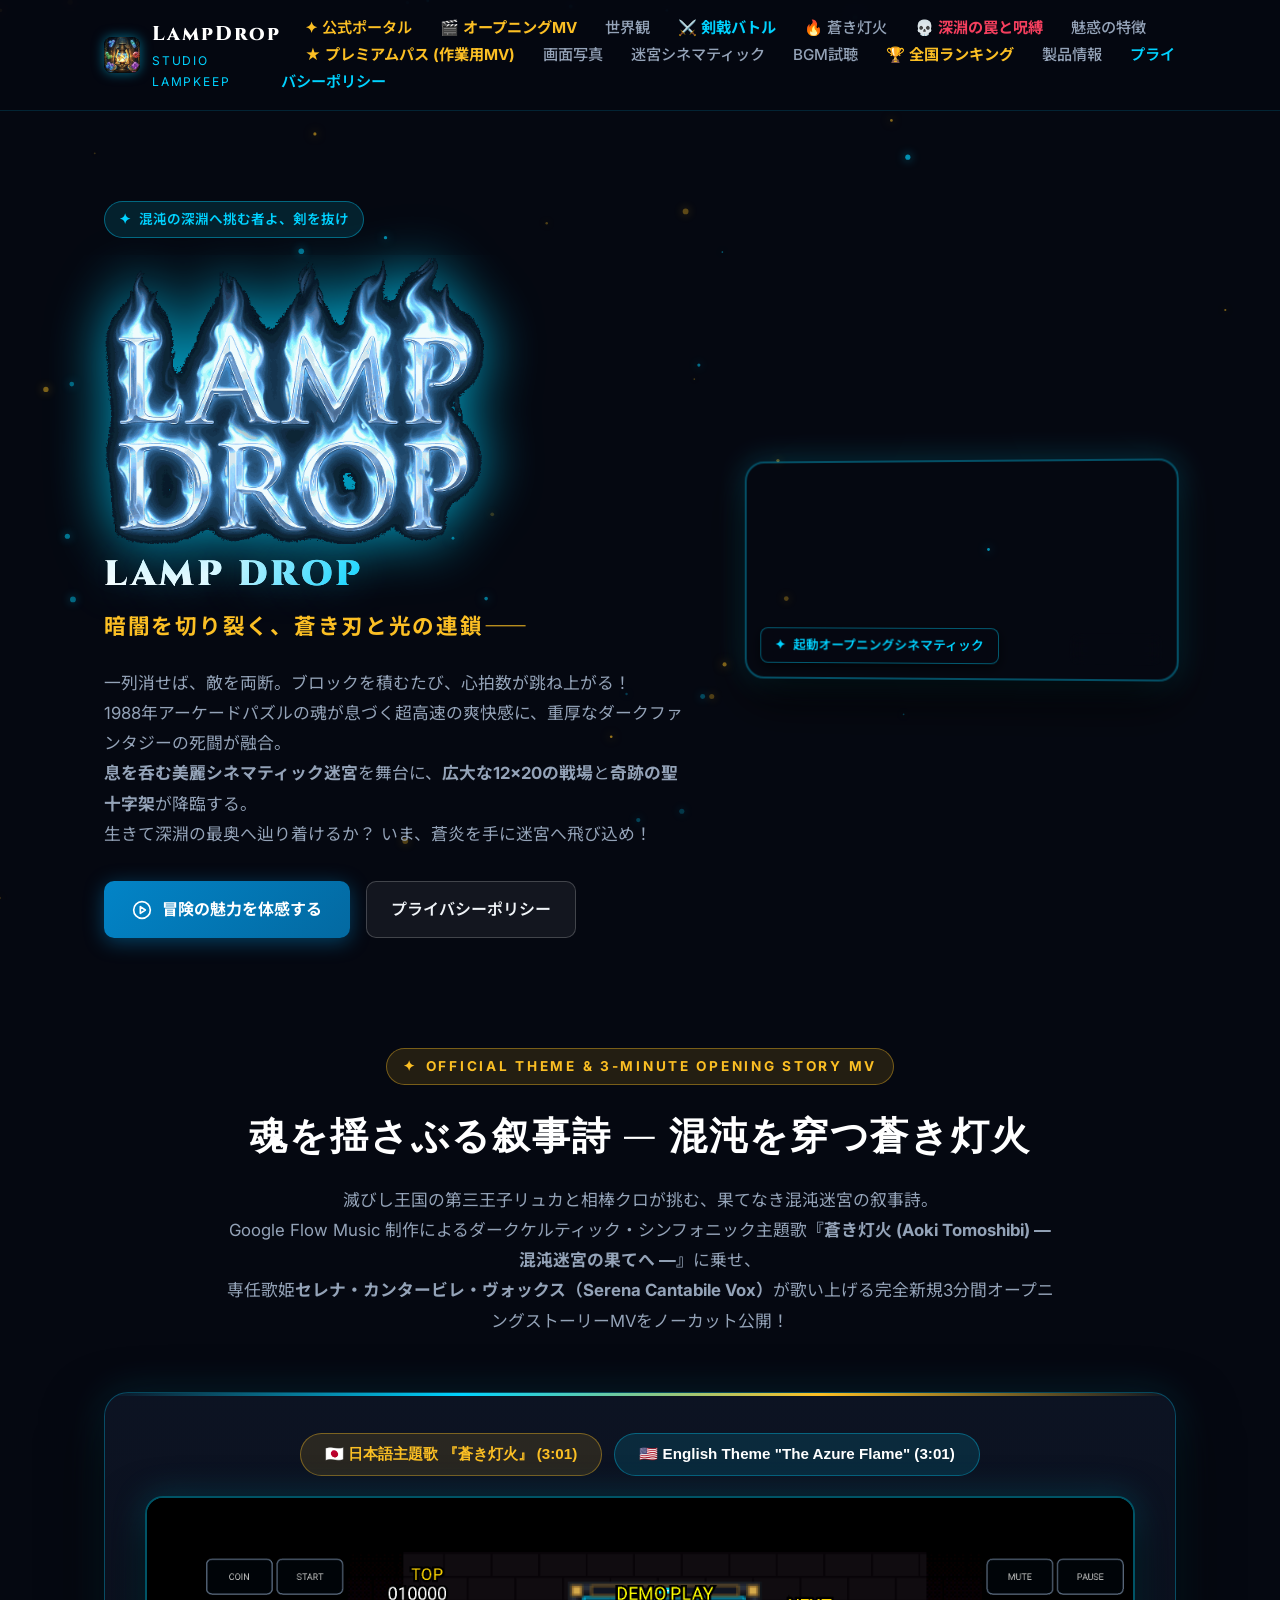
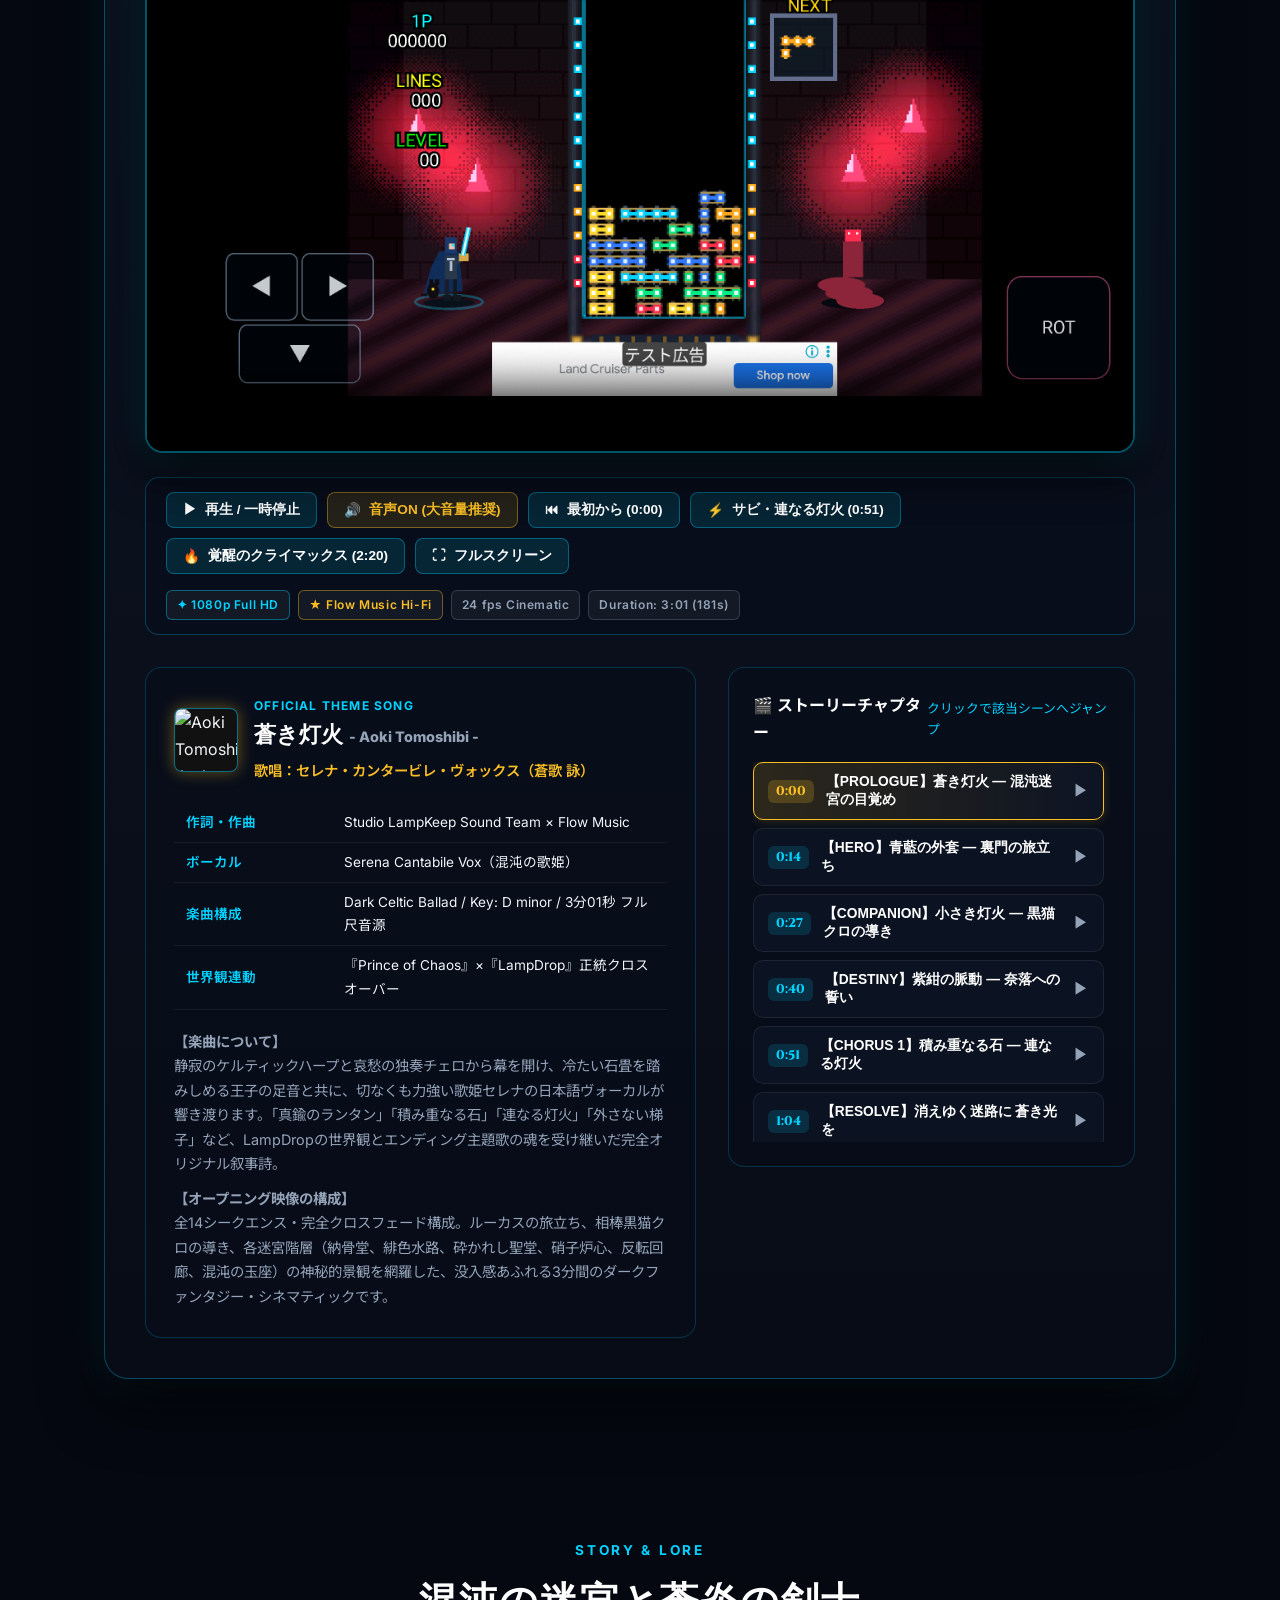
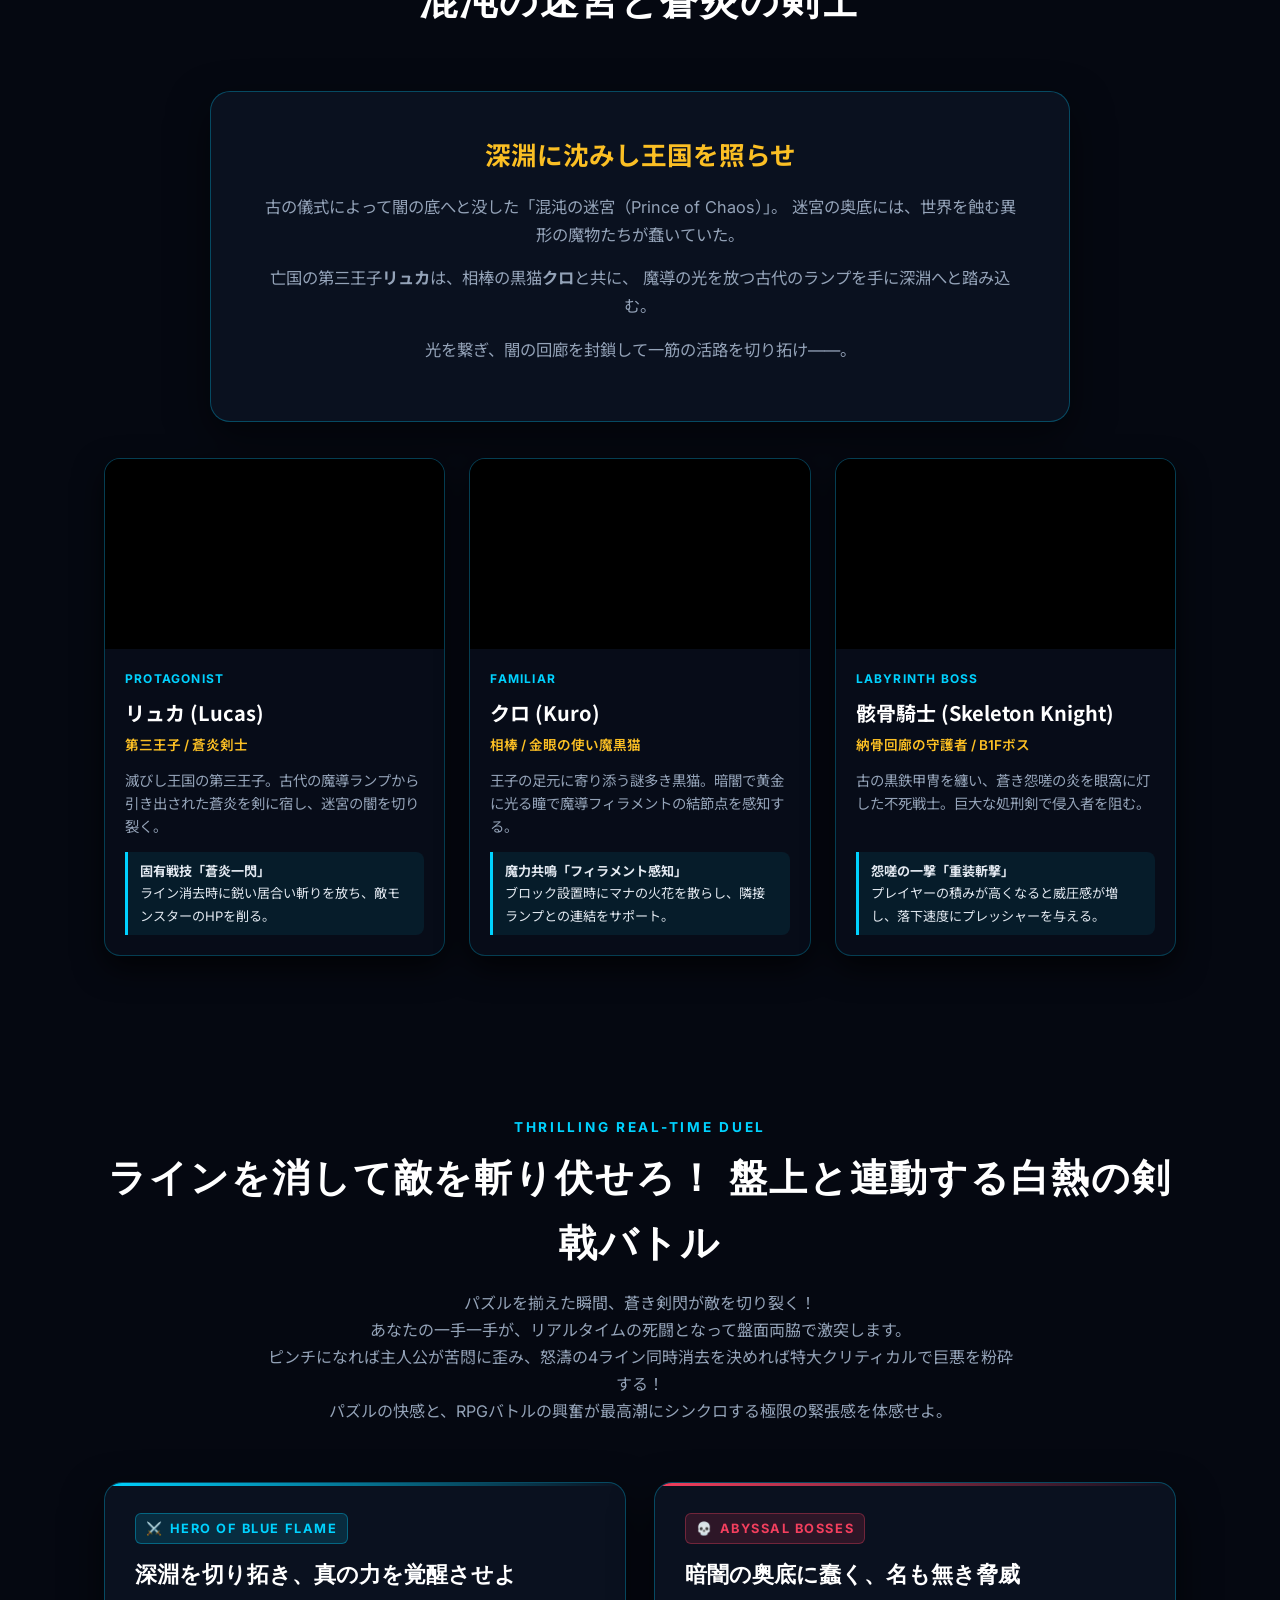
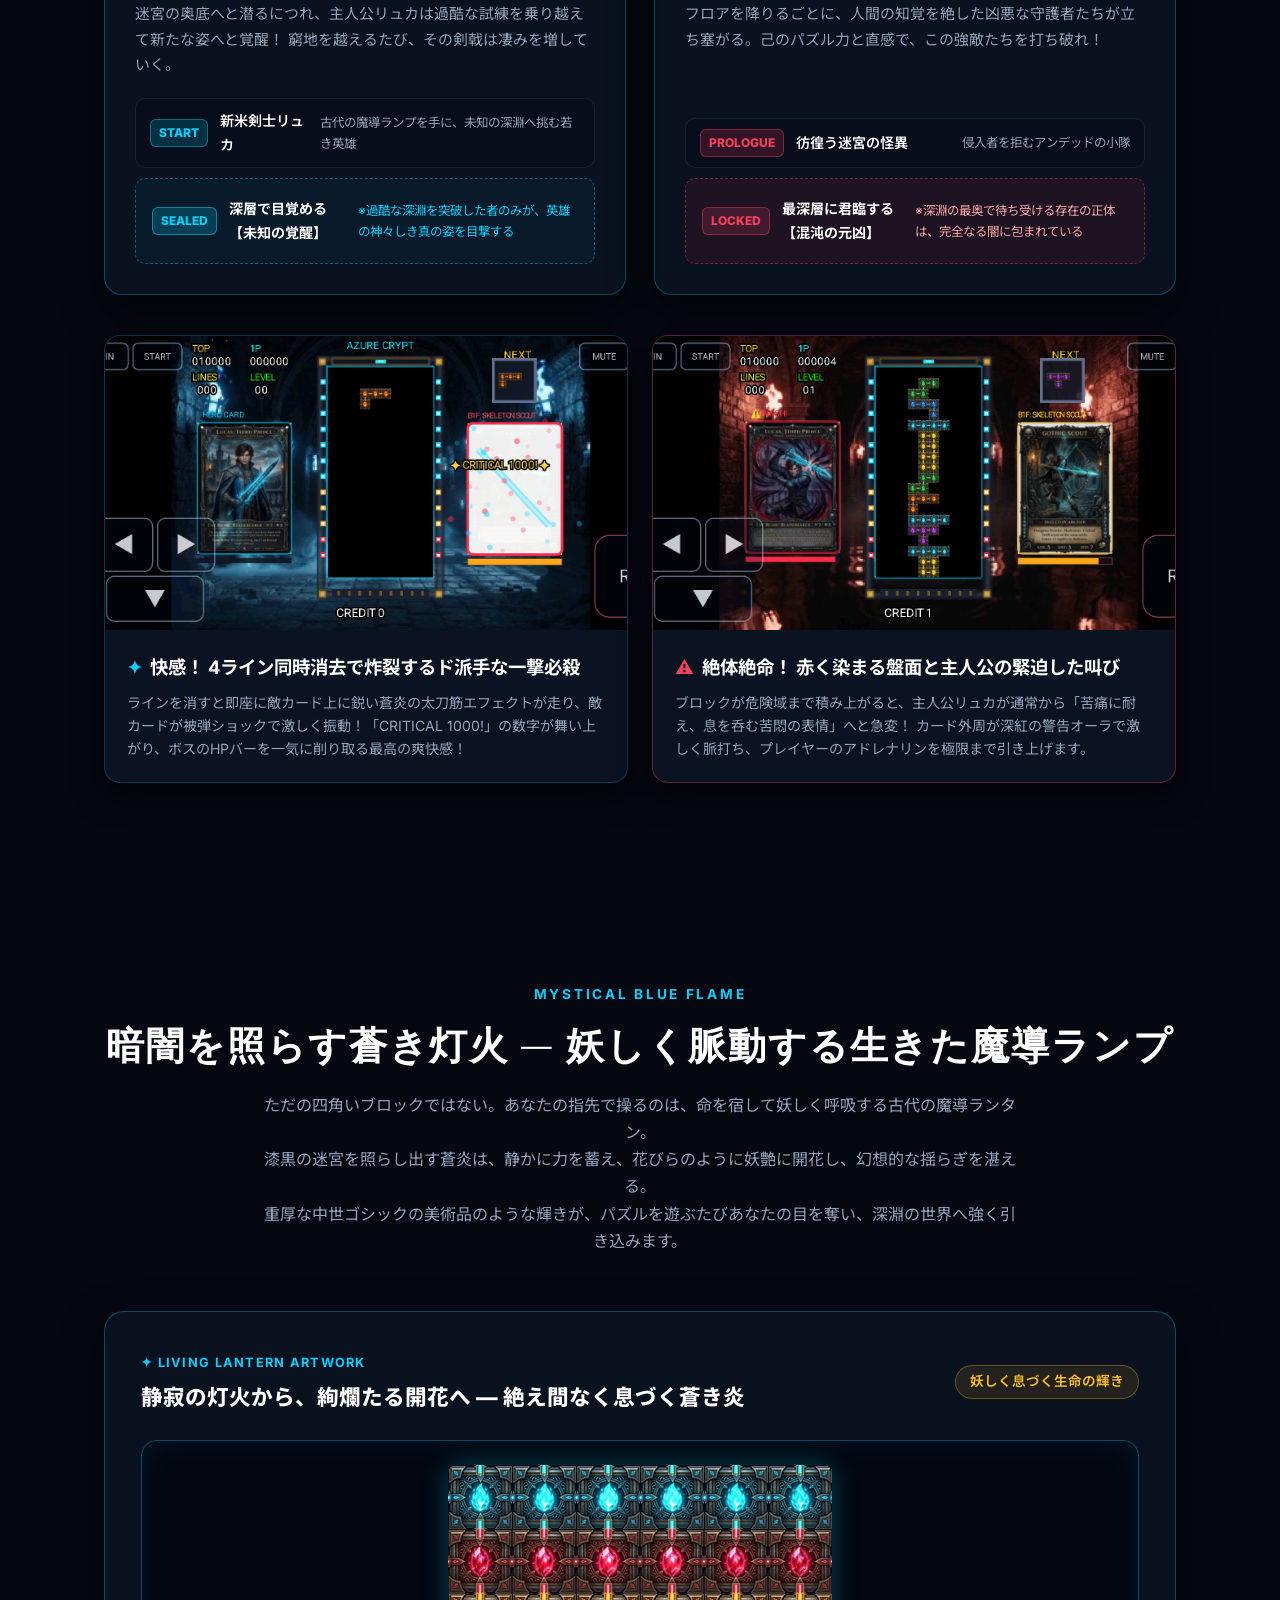
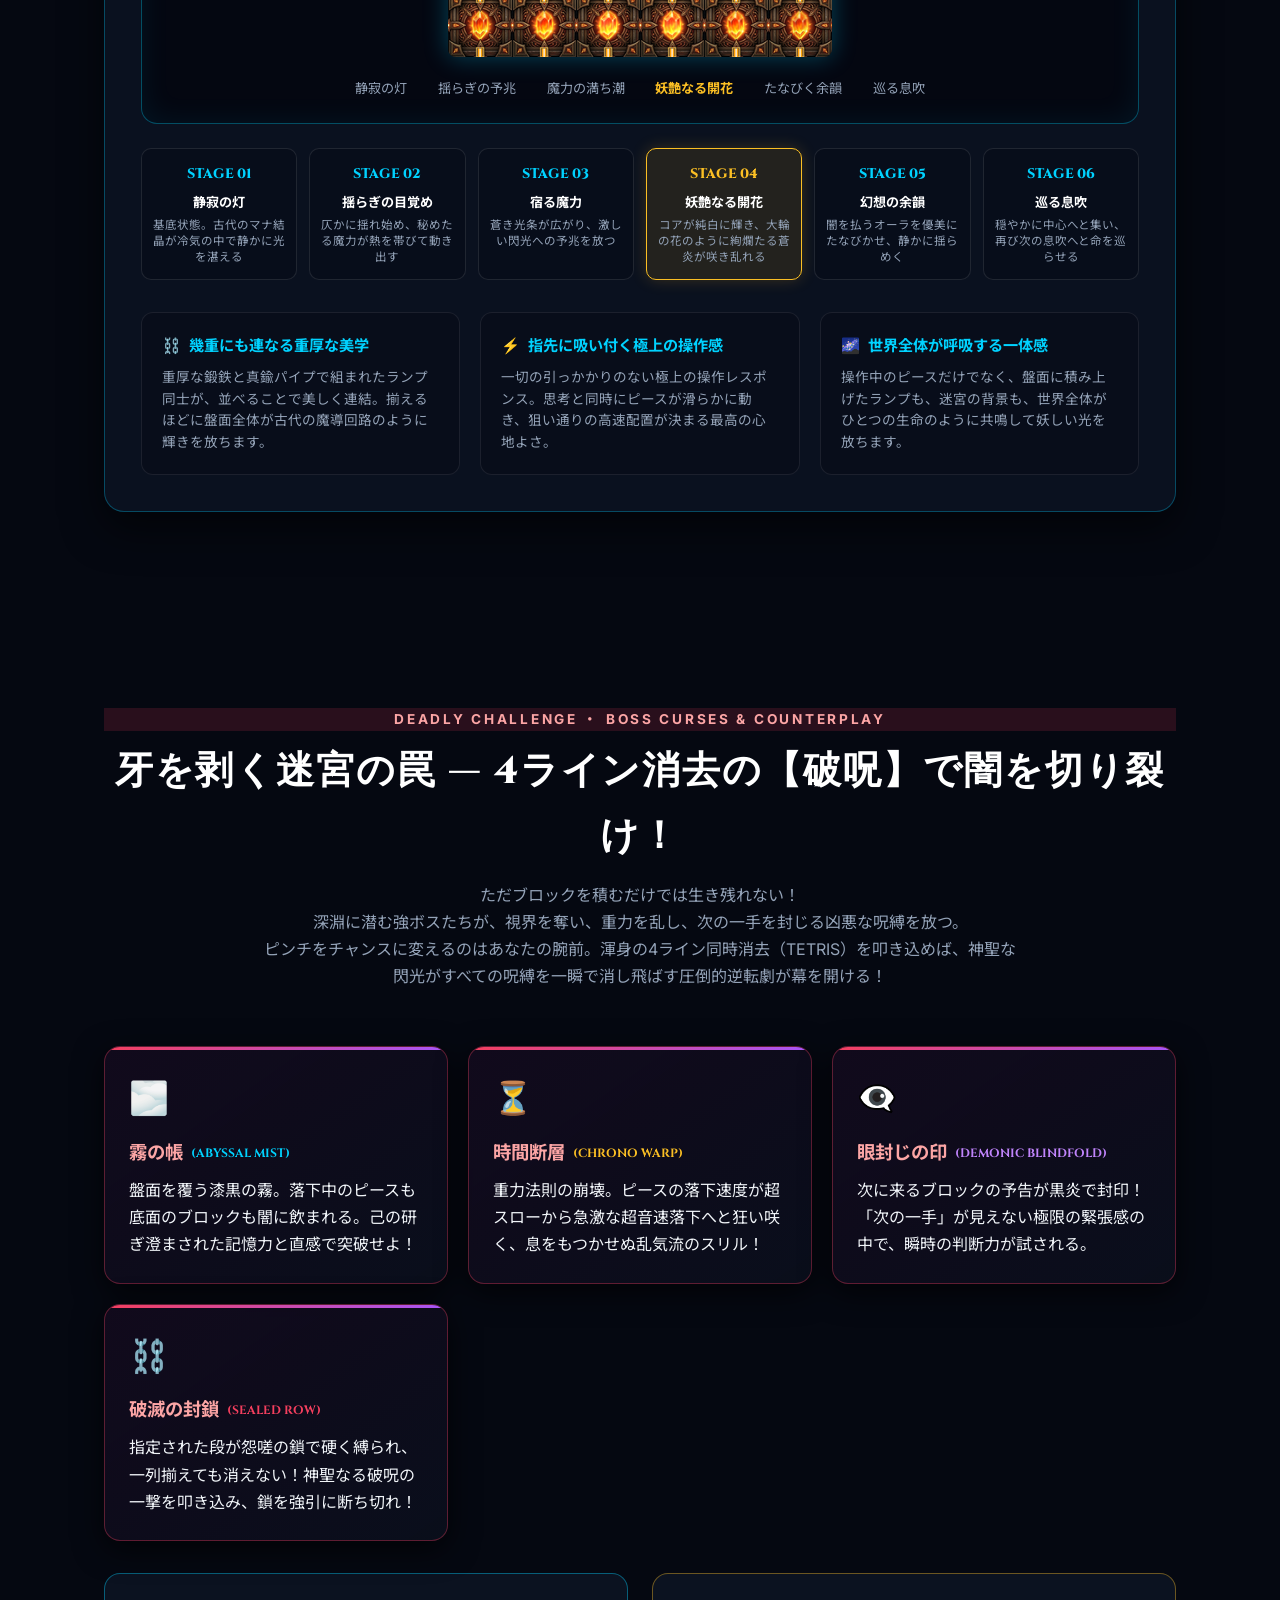
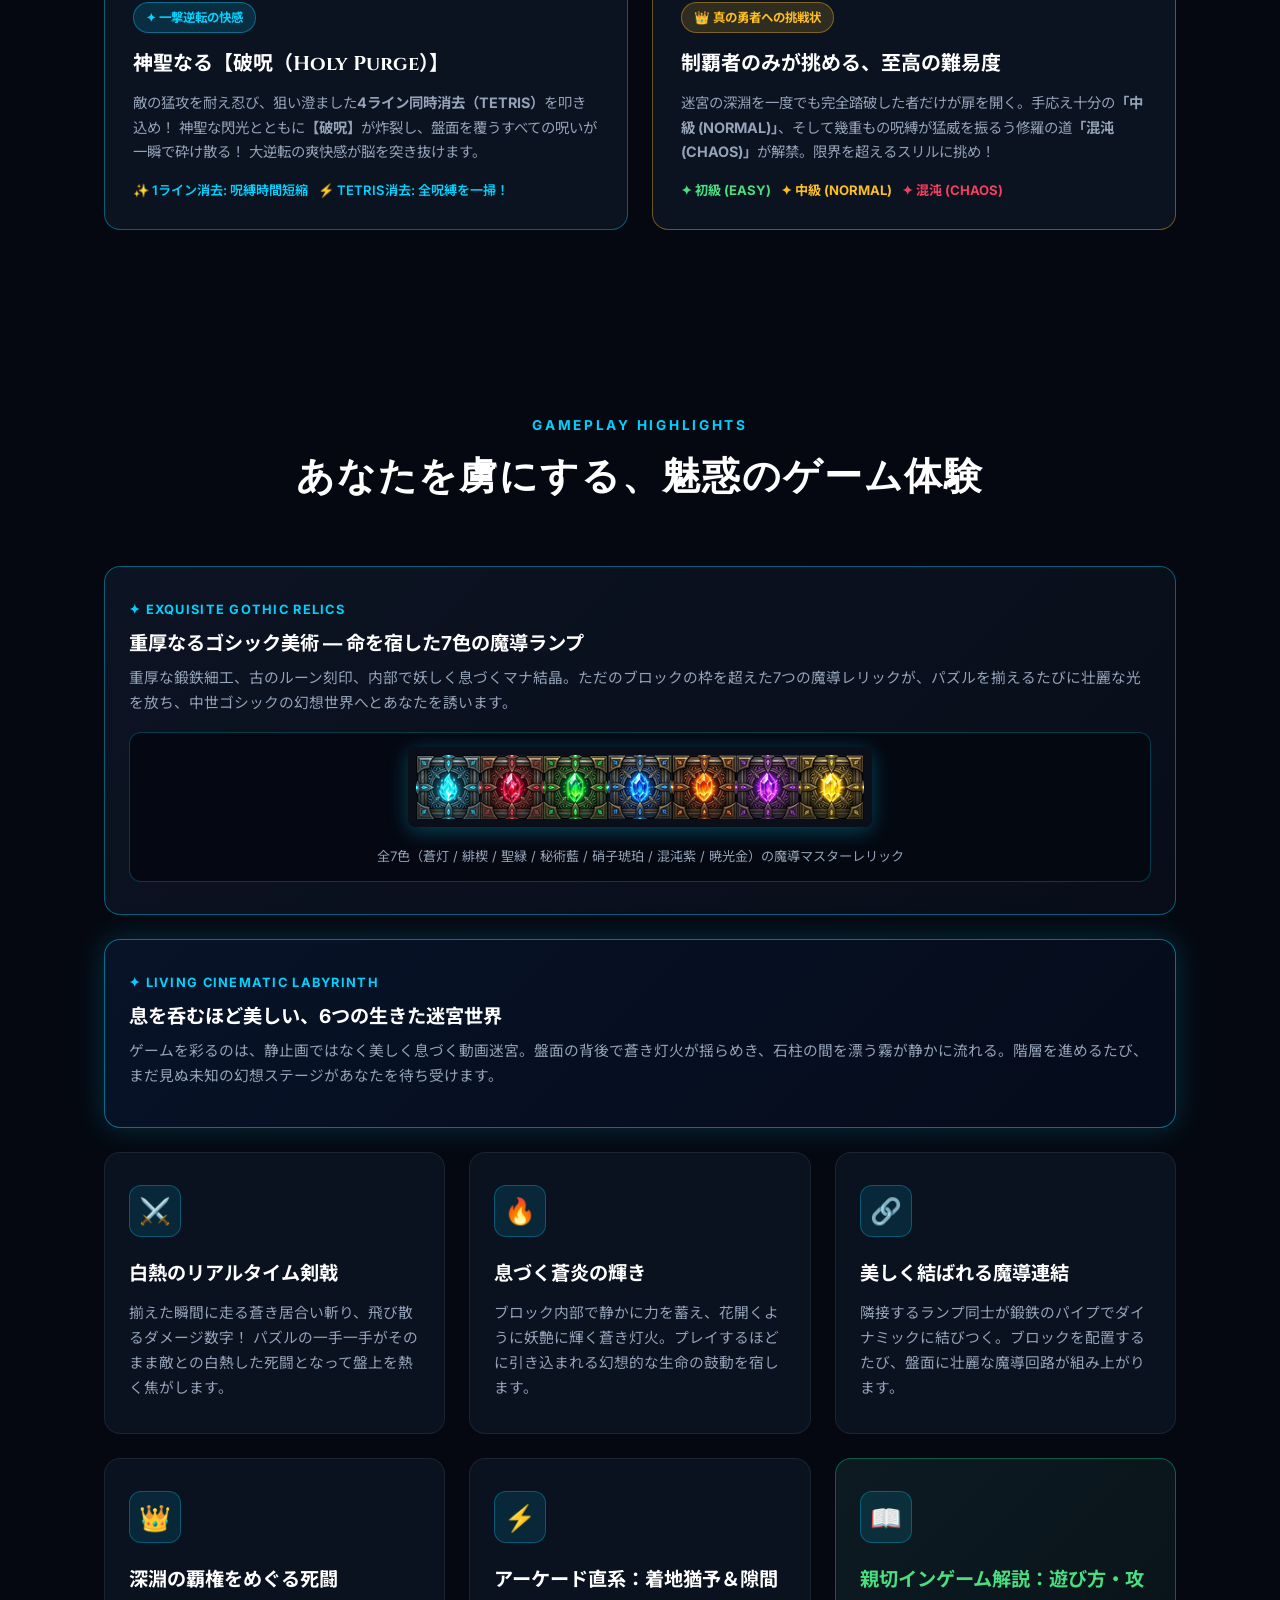
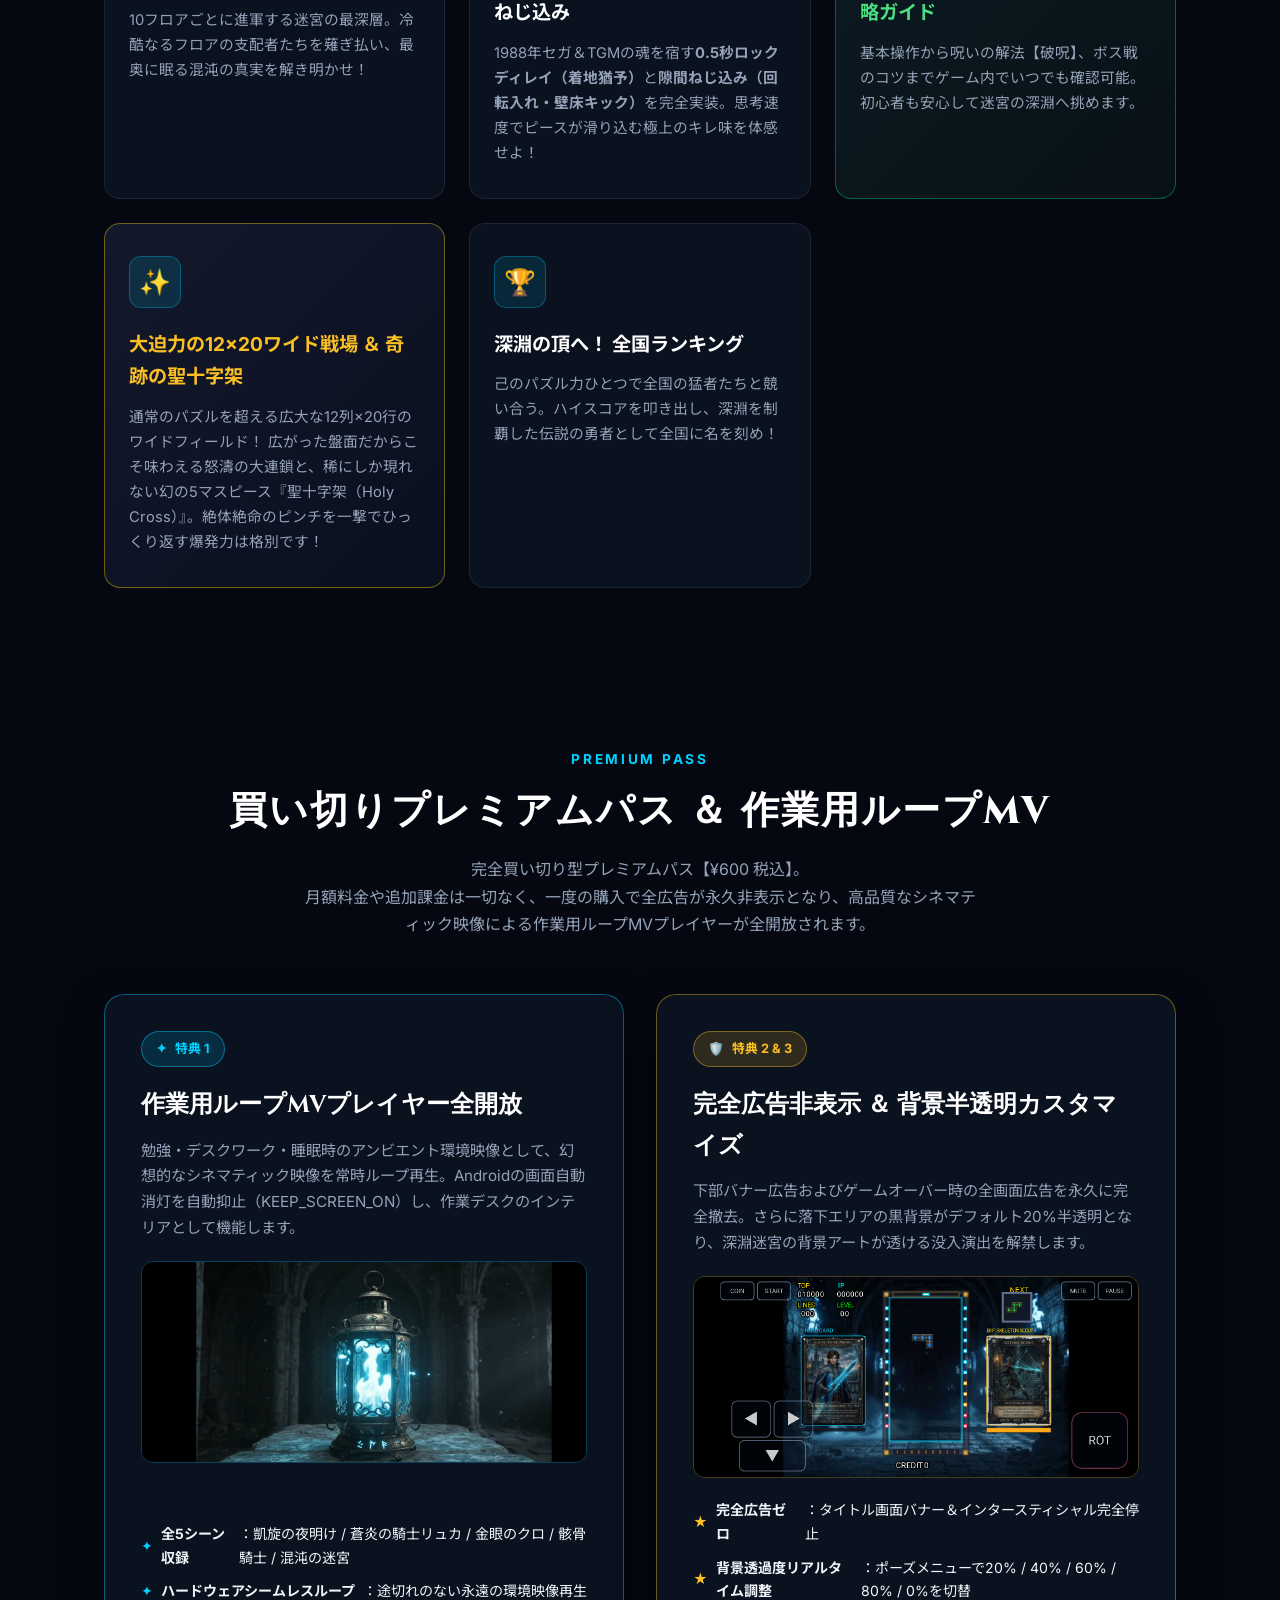
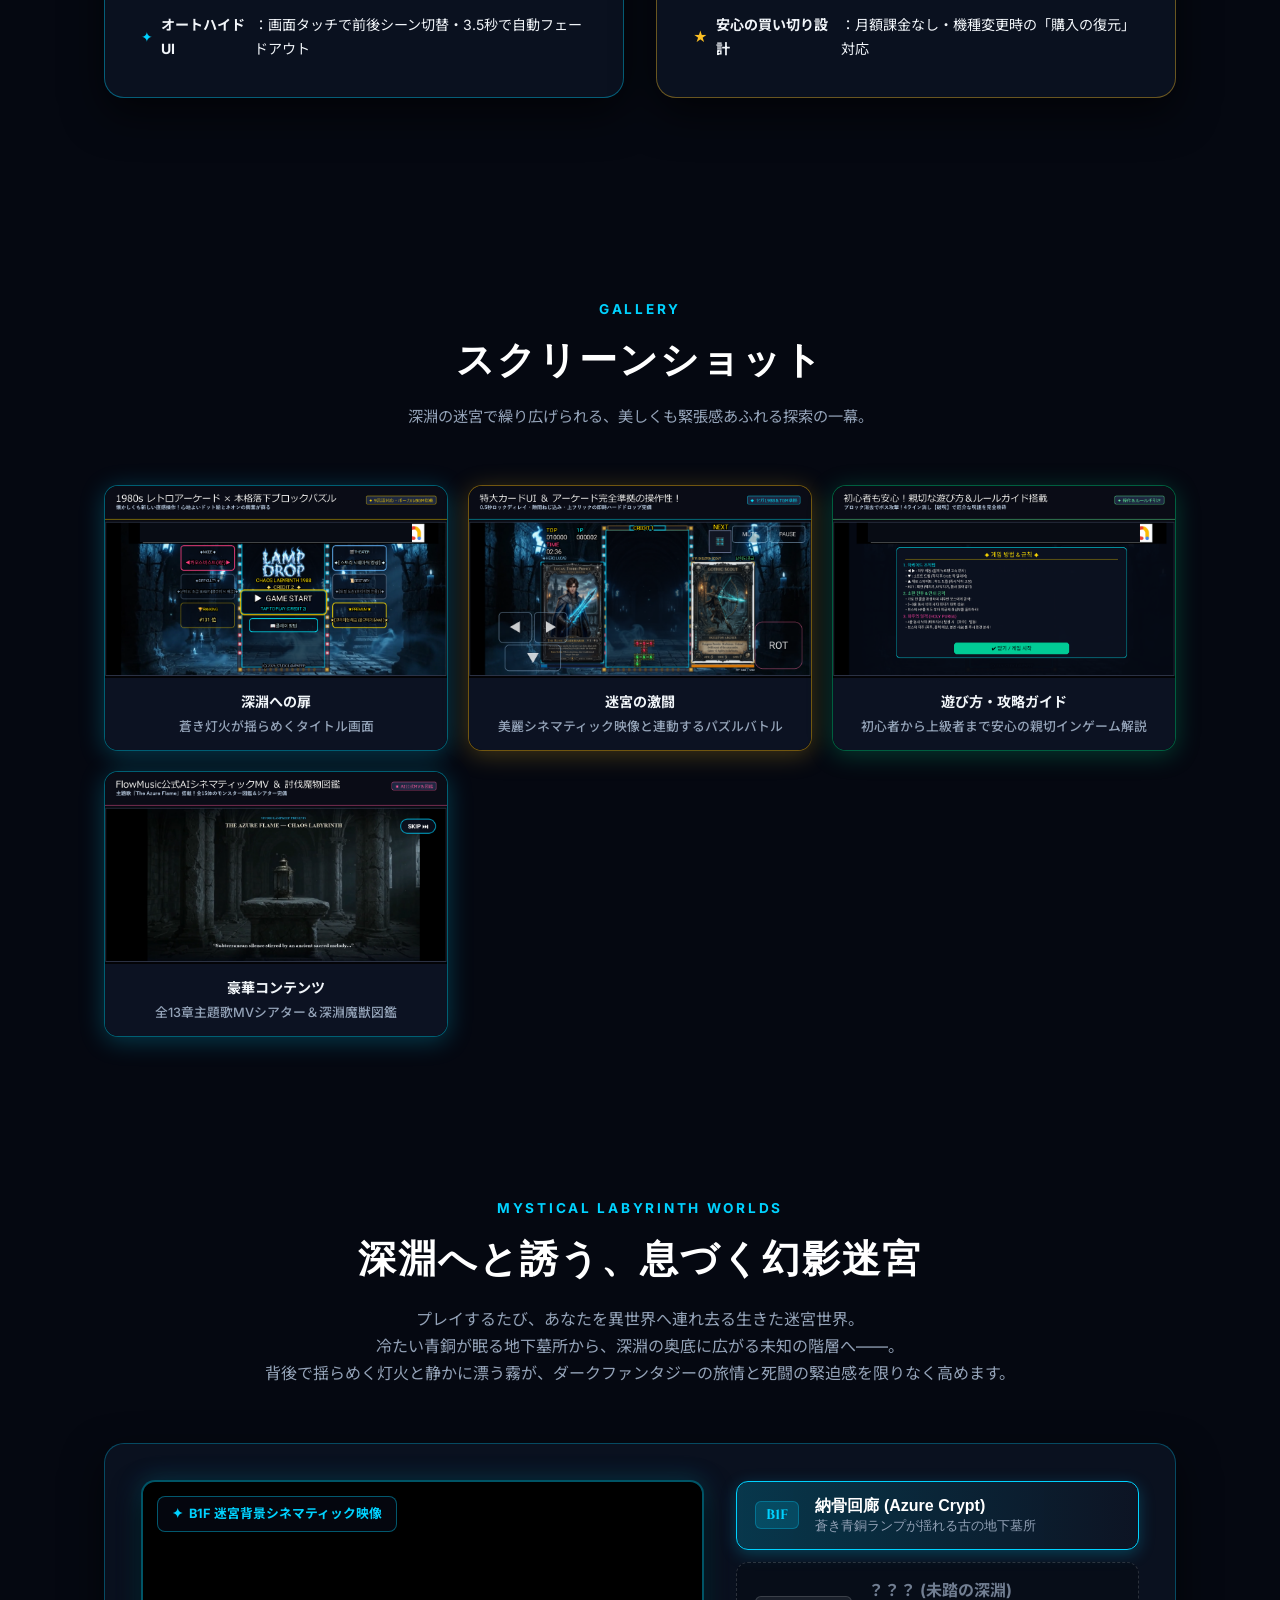
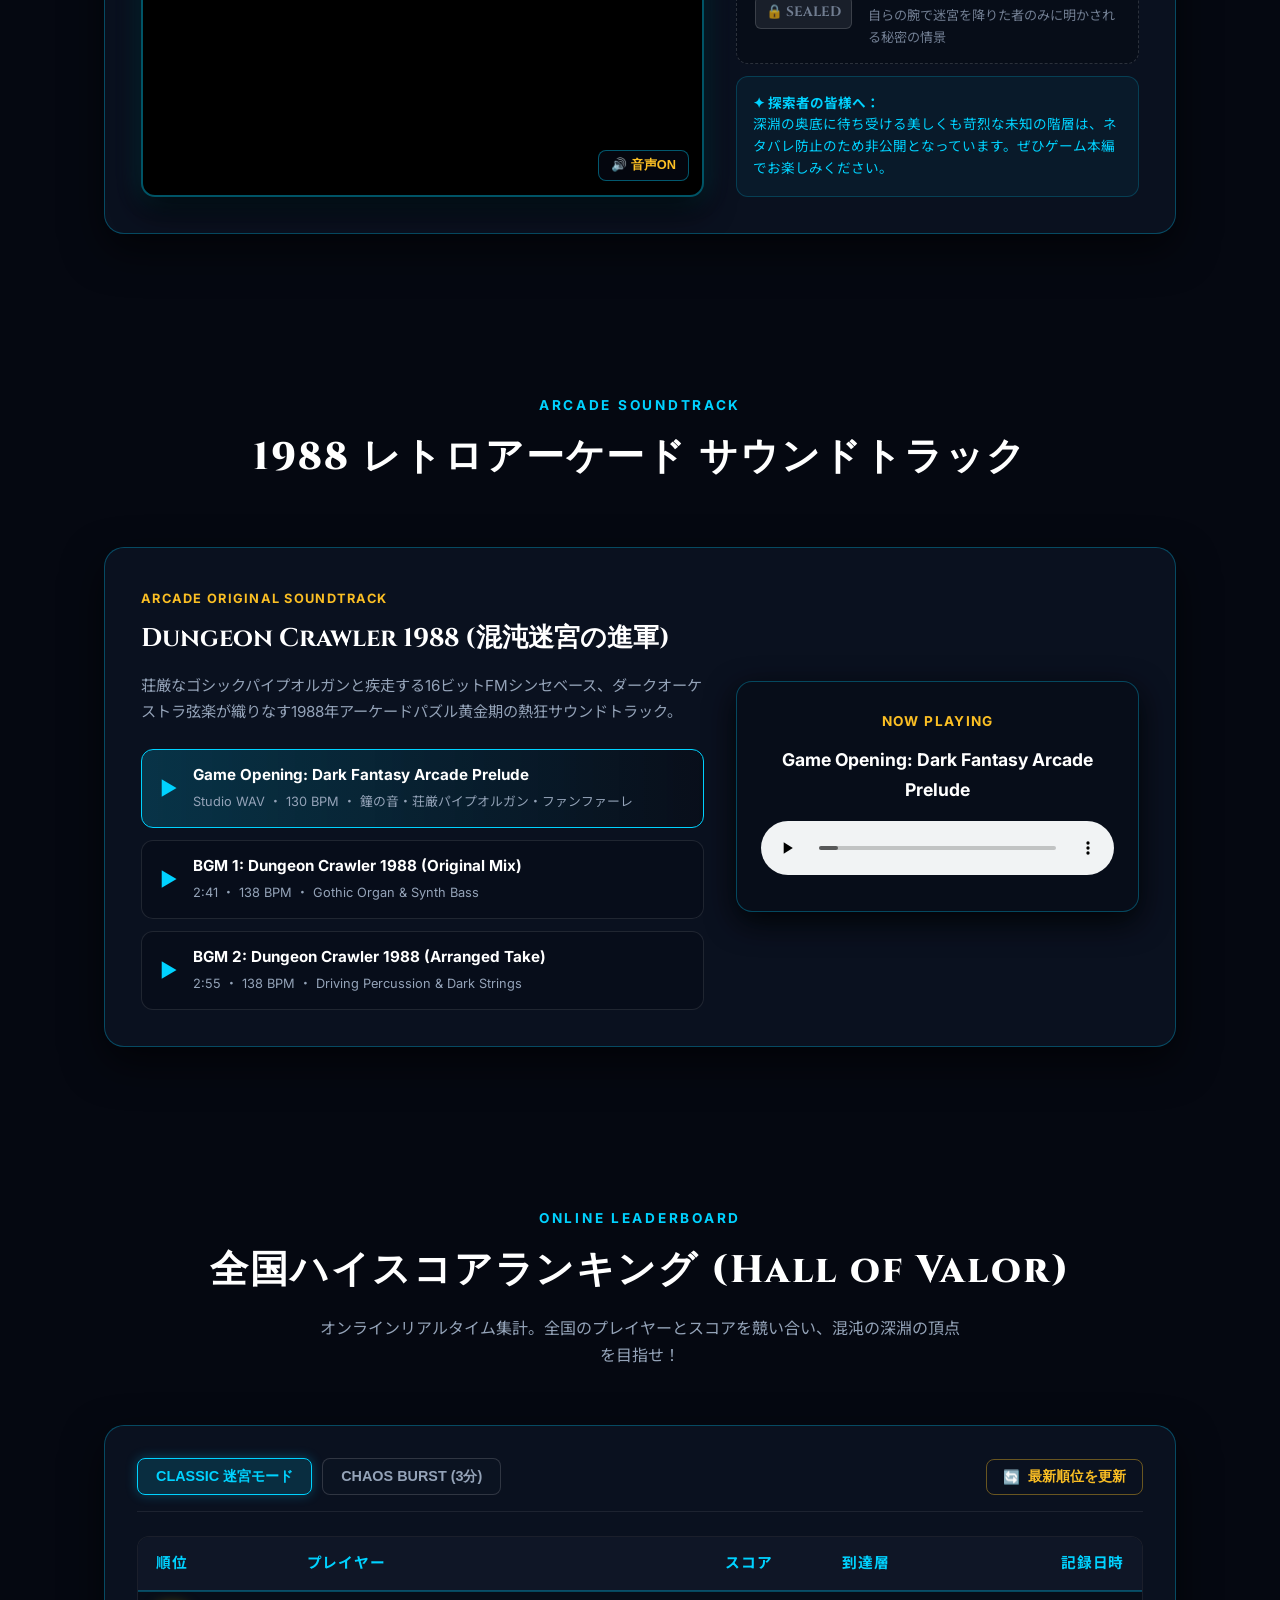
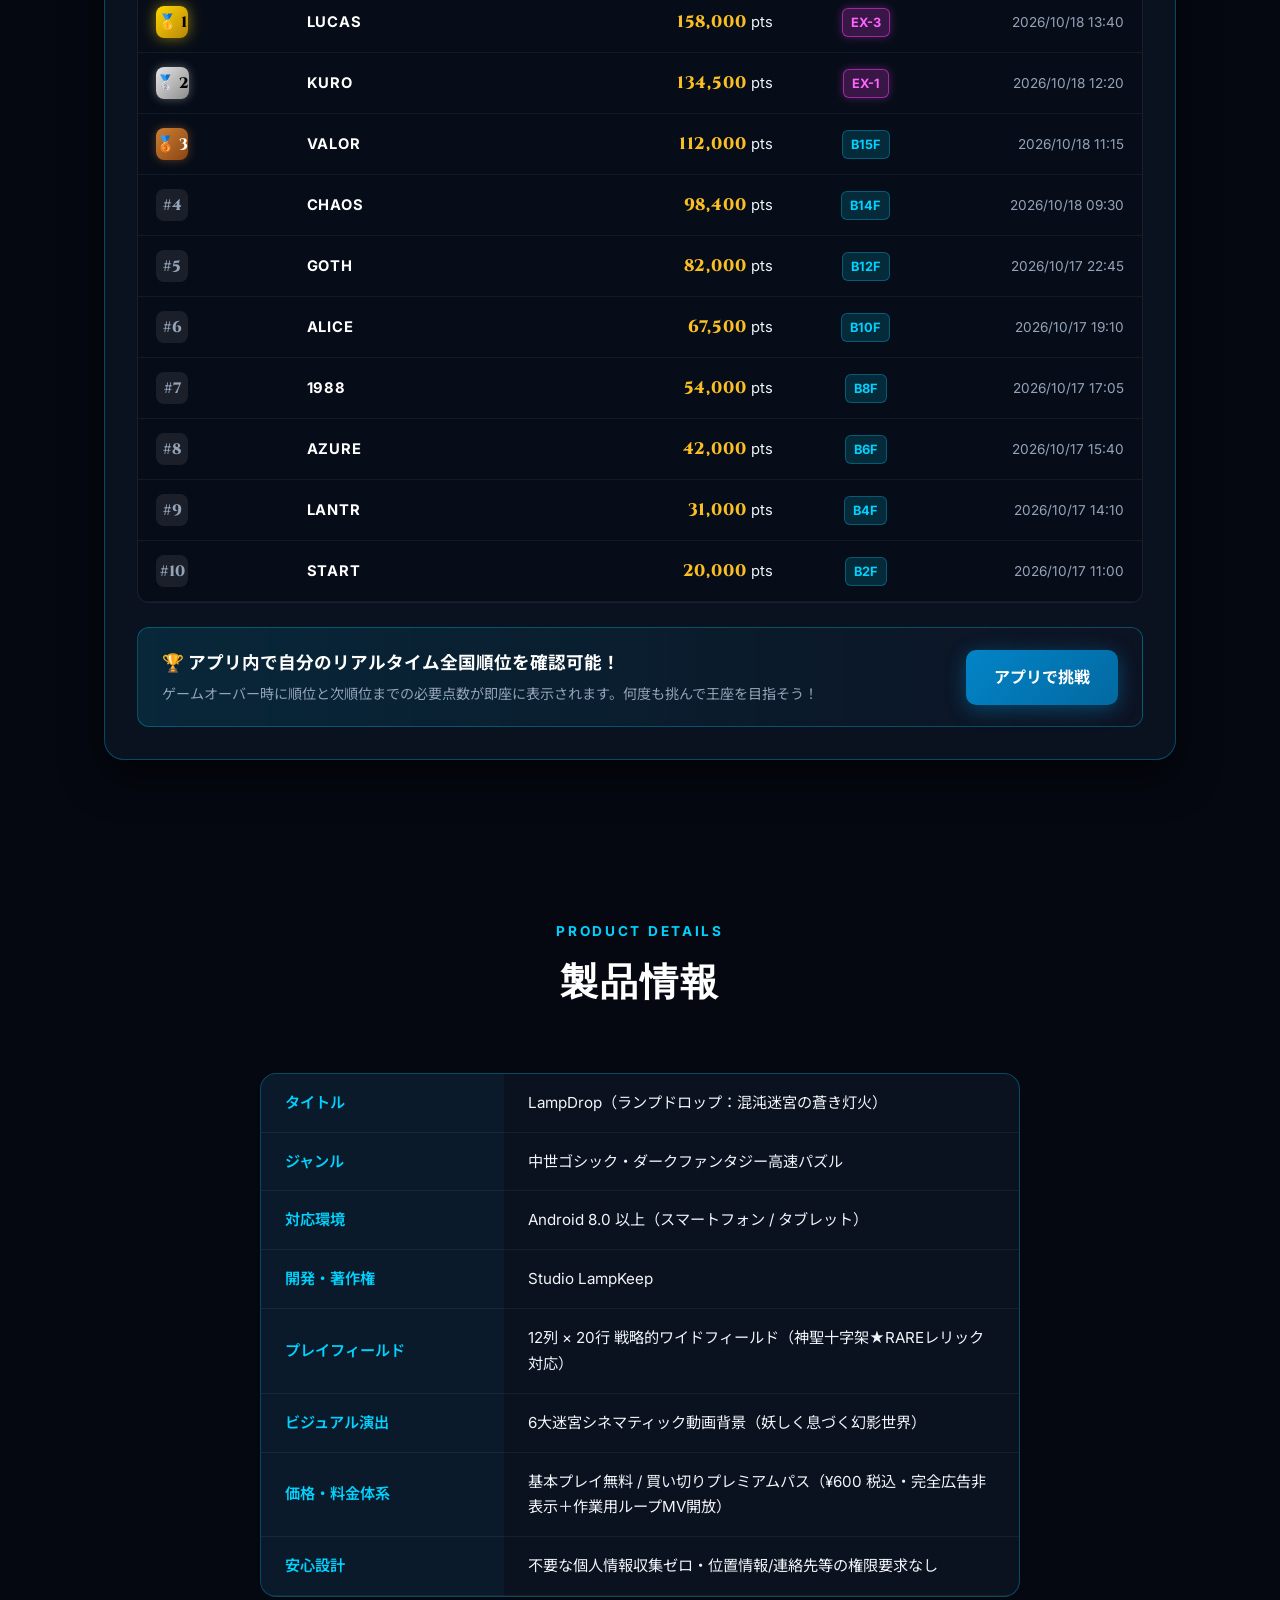
==== commit f5d42013: "feat(lampdrop): update official website with English opening MV (The Azure Flame), how-to-play guide" ====
--- a/lampdrop/index.html
+++ b/lampdrop/index.html
@@ -1688,12 +1688,22 @@
             <h2 class="section-title" style="margin-top: 12px;">魂を揺さぶる叙事詩 — 混沌を穿つ蒼き灯火</h2>
             <p style="color: var(--text-secondary); max-width: 840px; margin: 14px auto 0; font-size: 1.05rem; line-height: 1.8;">
                 滅びし王国の第三王子リュカと相棒クロが挑む、果てなき混沌迷宮の叙事詩。<br>
-                Flow Music 制作による重厚なシンフォニック・ロック主題歌<strong>『青藍の外套 (Blue Mantle of Chaos)』</strong>に乗せ、<br>
+                Google Flow Music 制作によるダークケルティック・シンフォニック主題歌<strong>『蒼き灯火 (Aoki Tomoshibi) — 混沌迷宮の果てへ —』</strong>に乗せ、<br>
                 専任歌姫<strong>セレナ・カンタービレ・ヴォックス（Serena Cantabile Vox）</strong>が歌い上げる完全新規3分間オープニングストーリーMVをノーカット公開！
             </p>
         </div>
 
         <div class="mv-theater-card">
+            <!-- Language Switcher Tabs -->
+            <div style="display: flex; justify-content: center; gap: 12px; margin-bottom: 20px;">
+                <button id="btnMvJa" class="mv-ctrl-btn gold" onclick="switchMvEdition('ja')" style="padding: 10px 24px; font-size: 0.95rem; border-radius: 999px;">
+                    🇯🇵 日本語主題歌 『蒼き灯火』 (3:01)
+                </button>
+                <button id="btnMvEn" class="mv-ctrl-btn" onclick="switchMvEdition('en')" style="padding: 10px 24px; font-size: 0.95rem; border-radius: 999px;">
+                    🇺🇸 English Theme "The Azure Flame" (3:01)
+                </button>
+            </div>
+
             <!-- 16:9 Cinematic Video Player -->
             <div class="mv-player-wrapper">
                 <video id="mainMvPlayer" src="video/opening_mixed.mp4" playsinline controls preload="metadata" poster="img/battle_title.png"></video>
@@ -1711,11 +1721,11 @@
                     <button class="mv-ctrl-btn" onclick="seekMv(0)">
                         <span>⏮</span> 最初から (0:00)
                     </button>
-                    <button class="mv-ctrl-btn" onclick="seekMv(75)">
-                        <span>⚡</span> サビ・蒼炎一閃 (1:15)
+                    <button class="mv-ctrl-btn" onclick="seekMv(51)">
+                        <span>⚡</span> サビ・連なる灯火 (0:51)
                     </button>
-                    <button class="mv-ctrl-btn" onclick="seekMv(150)">
-                        <span>🔥</span> 覚醒のクライマックス (2:30)
+                    <button class="mv-ctrl-btn" onclick="seekMv(140)">
+                        <span>🔥</span> 覚醒のクライマックス (2:20)
                     </button>
                     <button class="mv-ctrl-btn" onclick="fullscreenMv()">
                         <span>⛶</span> フルスクリーン
@@ -1725,7 +1735,7 @@
                     <span class="mv-pill" style="color: var(--accent-cyan); border-color: rgba(0, 210, 255, 0.4);">✦ 1080p Full HD</span>
                     <span class="mv-pill" style="color: var(--accent-gold); border-color: rgba(251, 191, 36, 0.4);">★ Flow Music Hi-Fi</span>
                     <span class="mv-pill">24 fps Cinematic</span>
-                    <span class="mv-pill">Duration: 3:00 (180s)</span>
+                    <span class="mv-pill">Duration: 3:01 (181s)</span>
                 </div>
             </div>
 
@@ -1734,10 +1744,10 @@
                 <!-- Song & Vocal Credits Card -->
                 <div class="mv-song-card">
                     <div class="mv-song-header">
-                        <img src="img/icon.png" alt="Serena Cantabile Vox" class="mv-vocal-avatar">
+                        <img src="img/song_aoki_tomoshibi_jacket.jpg" alt="Aoki Tomoshibi Jacket" class="mv-vocal-avatar" style="border-radius: 8px; border: 1px solid rgba(0, 210, 255, 0.5);">
                         <div>
                             <div style="font-size: 0.75rem; text-transform: uppercase; color: var(--accent-cyan); font-weight: 700; letter-spacing: 0.1em;">Official Theme Song</div>
-                            <h3 class="mv-song-title">青藍の外套 <span style="font-size: 0.9rem; color: var(--text-secondary); font-family: 'Inter', sans-serif;">- Blue Mantle of Chaos -</span></h3>
+                            <h3 class="mv-song-title">蒼き灯火 <span style="font-size: 0.9rem; color: var(--text-secondary); font-family: 'Inter', sans-serif;">- Aoki Tomoshibi -</span></h3>
                             <div class="mv-song-singer">歌唱：セレナ・カンタービレ・ヴォックス（蒼歌 詠）</div>
                         </div>
                     </div>
@@ -1753,7 +1763,7 @@
                         </tr>
                         <tr>
                             <td>楽曲構成</td>
-                            <td>BPM 84 / Key: D minor / 3分00秒 フル尺音源</td>
+                            <td>Dark Celtic Ballad / Key: D minor / 3分01秒 フル尺音源</td>
                         </tr>
                         <tr>
                             <td>世界観連動</td>
@@ -1764,11 +1774,11 @@
                     <div class="mv-song-story">
                         <p style="margin-bottom: 10px;">
                             <strong>【楽曲について】</strong><br>
-                            亡国の哀愁を帯びたアコースティックギターのアルペジオから幕を開け、闇を裂くストリングスと重厚なロックビートが交錯。サビではセレナの伸びやかで力強いハイトーンヴォーカルが炸裂し、ブロックを積むプレイヤーの闘志を限界まで引き上げます。
+                            静寂のケルティックハープと哀愁の独奏チェロから幕を開け、冷たい石畳を踏みしめる王子の足音と共に、切なくも力強い歌姫セレナの日本語ヴォーカルが響き渡ります。「真鍮のランタン」「積み重なる石」「連なる灯火」「外さない梯子」など、LampDropの世界観とエンディング主題歌の魂を受け継いだ完全オリジナル叙事詩。
                         </p>
                         <p>
                             <strong>【オープニング映像の構成】</strong><br>
-                            リュカの誓い、相棒クロの機転、B1F骸骨騎士との鍔迫り合い、4段消去（TETRIS）による蒼炎居合い斬りの爆発、聖十字架の奇跡、そして最深層の覚醒まで——ゲーム本編のドラマを余すところなく凝縮した必見の3分間です。
+                            全14シークエンス・完全クロスフェード構成。ルーカスの旅立ち、相棒黒猫クロの導き、各迷宮階層（納骨堂、緋色水路、砕かれし聖堂、硝子炉心、反転回廊、混沌の玉座）の神秘的景観を網羅した、没入感あふれる3分間のダークファンタジー・シネマティックです。
                         </p>
                     </div>
                 </div>
@@ -1782,62 +1792,72 @@
                     <div class="mv-chapter-list" id="mvChapterList">
                         <button class="mv-chapter-item active" onclick="seekMv(0)" data-time="0">
                             <span class="mv-ch-time">0:00</span>
-                            <span class="mv-ch-title">【序曲】混沌迷宮への誘い</span>
+                            <span class="mv-ch-title">【PROLOGUE】蒼き灯火 — 混沌迷宮の目覚め</span>
                             <span class="mv-ch-icon">▶</span>
                         </button>
-                        <button class="mv-chapter-item" onclick="seekMv(15)" data-time="15">
-                            <span class="mv-ch-time">0:15</span>
-                            <span class="mv-ch-title">【王子の誓い】亡国のリュカと蒼き灯火</span>
+                        <button class="mv-chapter-item" onclick="seekMv(14)" data-time="14">
+                            <span class="mv-ch-time">0:14</span>
+                            <span class="mv-ch-title">【HERO】青藍の外套 — 裏門の旅立ち</span>
                             <span class="mv-ch-icon">▶</span>
                         </button>
-                        <button class="mv-chapter-item" onclick="seekMv(30)" data-time="30">
-                            <span class="mv-ch-time">0:30</span>
-                            <span class="mv-ch-title">【相棒】金眼の黒猫クロとの邂逅</span>
+                        <button class="mv-chapter-item" onclick="seekMv(27)" data-time="27">
+                            <span class="mv-ch-time">0:27</span>
+                            <span class="mv-ch-title">【COMPANION】小さき灯火 — 黒猫クロの導き</span>
                             <span class="mv-ch-icon">▶</span>
                         </button>
-                        <button class="mv-chapter-item" onclick="seekMv(45)" data-time="45">
-                            <span class="mv-ch-time">0:45</span>
-                            <span class="mv-ch-title">【深淵の胎動】B1F 納骨回廊への進軍</span>
+                        <button class="mv-chapter-item" onclick="seekMv(40)" data-time="40">
+                            <span class="mv-ch-time">0:40</span>
+                            <span class="mv-ch-title">【DESTINY】紫紺の脈動 — 奈落への誓い</span>
                             <span class="mv-ch-icon">▶</span>
                         </button>
-                        <button class="mv-chapter-item" onclick="seekMv(60)" data-time="60">
-                            <span class="mv-ch-time">1:00</span>
-                            <span class="mv-ch-title">【死霊の咆哮】骸骨騎士との鍔迫り合い</span>
+                        <button class="mv-chapter-item" onclick="seekMv(51)" data-time="51">
+                            <span class="mv-ch-time">0:51</span>
+                            <span class="mv-ch-title">【CHORUS 1】積み重なる石 — 連なる灯火</span>
                             <span class="mv-ch-icon">▶</span>
                         </button>
-                        <button class="mv-chapter-item" onclick="seekMv(75)" data-time="75">
-                            <span class="mv-ch-time">1:15</span>
-                            <span class="mv-ch-title">【蒼炎一閃】四段消去・斬撃爆発（サビ）</span>
+                        <button class="mv-chapter-item" onclick="seekMv(64)" data-time="64">
+                            <span class="mv-ch-time">1:04</span>
+                            <span class="mv-ch-title">【RESOLVE】消えゆく迷路に 蒼き光を</span>
+                            <span class="mv-ch-icon">▶</span>
+                        </button>
+                        <button class="mv-chapter-item" onclick="seekMv(77)" data-time="77">
+                            <span class="mv-ch-time">1:17</span>
+                            <span class="mv-ch-title">【B2F】緋色の回廊 — 血脈の激流</span>
                             <span class="mv-ch-icon">▶</span>
                         </button>
                         <button class="mv-chapter-item" onclick="seekMv(90)" data-time="90">
                             <span class="mv-ch-time">1:30</span>
-                            <span class="mv-ch-title">【迷宮の深層】B2F 蒼碧回廊の神秘</span>
+                            <span class="mv-ch-title">【B3F】崩壊聖域 — 祈りとステンドグラス</span>
                             <span class="mv-ch-icon">▶</span>
                         </button>
-                        <button class="mv-chapter-item" onclick="seekMv(105)" data-time="105">
-                            <span class="mv-ch-time">1:45</span>
-                            <span class="mv-ch-title">【魔導の共鳴】聖十字架の奇跡と灯火の輪</span>
+                        <button class="mv-chapter-item" onclick="seekMv(103)" data-time="103">
+                            <span class="mv-ch-time">1:43</span>
+                            <span class="mv-ch-title">【CHORUS 2】二千年の闇 — 扉を開く歩み</span>
                             <span class="mv-ch-icon">▶</span>
                         </button>
-                        <button class="mv-chapter-item" onclick="seekMv(120)" data-time="120">
-                            <span class="mv-ch-time">2:00</span>
-                            <span class="mv-ch-title">【絶望の淵】ピンチの咆哮と王子の苦悶</span>
+                        <button class="mv-chapter-item" onclick="seekMv(116)" data-time="116">
+                            <span class="mv-ch-time">1:56</span>
+                            <span class="mv-ch-title">【BRIDGE】反転回廊 — 待たせたな</span>
                             <span class="mv-ch-icon">▶</span>
                         </button>
-                        <button class="mv-chapter-item" onclick="seekMv(135)" data-time="135">
-                            <span class="mv-ch-time">2:15</span>
-                            <span class="mv-ch-title">【死闘の極限】暗闇を照らす決意</span>
+                        <button class="mv-chapter-item" onclick="seekMv(128)" data-time="128">
+                            <span class="mv-ch-time">2:08</span>
+                            <span class="mv-ch-title">【BURST】真鍮の連鎖 — 道を穿つ灯火</span>
                             <span class="mv-ch-icon">▶</span>
                         </button>
-                        <button class="mv-chapter-item" onclick="seekMv(150)" data-time="150">
-                            <span class="mv-ch-time">2:30</span>
-                            <span class="mv-ch-title">【救済の光】覚醒の蒼炎が闇を討ち払う</span>
+                        <button class="mv-chapter-item" onclick="seekMv(140)" data-time="140">
+                            <span class="mv-ch-time">2:20</span>
+                            <span class="mv-ch-title">【CLIMAX】混沌の玉座 — 蒼き灯火は消えはしない</span>
                             <span class="mv-ch-icon">▶</span>
                         </button>
-                        <button class="mv-chapter-item" onclick="seekMv(165)" data-time="165">
-                            <span class="mv-ch-time">2:45</span>
-                            <span class="mv-ch-title">【終幕の調べ】混沌の深淵で灯る永遠のランプ</span>
+                        <button class="mv-chapter-item" onclick="seekMv(154)" data-time="154">
+                            <span class="mv-ch-time">2:34</span>
+                            <span class="mv-ch-title">【OUTRO】朝を迎える梯子 — 永遠の灯火</span>
+                            <span class="mv-ch-icon">▶</span>
+                        </button>
+                        <button class="mv-chapter-item" onclick="seekMv(167)" data-time="167">
+                            <span class="mv-ch-time">2:47</span>
+                            <span class="mv-ch-title">【FINALE】LampDrop — ゲームスタート！</span>
                             <span class="mv-ch-icon">▶</span>
                         </button>
                     </div>
@@ -2270,9 +2290,16 @@
             </div>
             <div class="feature-card">
                 <div class="feature-icon">⚡</div>
-                <h3 class="feature-title">指先に吸い付く快感</h3>
+                <h3 class="feature-title">アーケード直系：着地猶予＆隙間ねじ込み</h3>
                 <p class="feature-desc">
-                    思考の速さでブロックが滑り込む、極上の操作レスポンス。1988年レトロアーケード黄金期直系の剃刀のようなキレ味を体感せよ！
+                    1988年セガ＆TGMの魂を宿す<strong>0.5秒ロックディレイ（着地猶予）</strong>と<strong>隙間ねじ込み（回転入れ・壁床キック）</strong>を完全実装。思考速度でピースが滑り込む極上のキレ味を体感せよ！
+                </p>
+            </div>
+            <div class="feature-card" style="border: 1px solid rgba(0, 210, 140, 0.4); background: linear-gradient(135deg, rgba(14, 28, 36, 0.95), rgba(8, 18, 24, 0.95));">
+                <div class="feature-icon">📖</div>
+                <h3 class="feature-title" style="color: #4ade80;">親切インゲーム解説：遊び方・攻略ガイド</h3>
+                <p class="feature-desc">
+                    基本操作から呪いの解法【破呪】、ボス戦のコツまでゲーム内でいつでも確認可能。初心者も安心して迷宮の深淵へ挑めます。
                 </p>
             </div>
             <div class="feature-card" style="border: 1px solid rgba(255, 215, 0, 0.4); background: linear-gradient(135deg, rgba(20, 26, 46, 0.95), rgba(10, 16, 32, 0.95));">
@@ -2365,18 +2392,22 @@
                 深淵の迷宮で繰り広げられる、美しくも緊張感あふれる探索の一幕。
             </p>
         </div>
-        <div class="gallery-grid">
+        <div class="gallery-grid" style="grid-template-columns: repeat(auto-fit, minmax(260px, 1fr));">
             <div class="gallery-item" style="border: 1px solid rgba(0, 210, 255, 0.45); box-shadow: 0 4px 24px rgba(0, 210, 255, 0.25);">
-                <img src="img/device_video_test1.png" alt="タイトル画面 シネマティック動画背景と揺らぎ蒼炎ロゴ">
+                <img src="store_promo/promo_01_title.png" alt="タイトル画面 シネマティック動画背景と揺らぎ蒼炎ロゴ">
                 <div class="gallery-caption"><strong>深淵への扉</strong><br><span style="font-size: 0.8rem; color: var(--text-secondary);">蒼き灯火が揺らめくタイトル画面</span></div>
             </div>
             <div class="gallery-item" style="border: 1px solid rgba(251, 191, 36, 0.45); box-shadow: 0 4px 24px rgba(251, 191, 36, 0.25);">
-                <img src="img/device_video_gameplay2.png" alt="迷宮の激闘 シネマティック背景動画とパズルバトル">
+                <img src="store_promo/promo_02_battle.png" alt="迷宮の激闘 シネマティック背景動画とパズルバトル">
                 <div class="gallery-caption"><strong>迷宮の激闘</strong><br><span style="font-size: 0.8rem; color: var(--text-secondary);">美麗シネマティック映像と連動するパズルバトル</span></div>
             </div>
+            <div class="gallery-item" style="border: 1px solid rgba(0, 210, 140, 0.45); box-shadow: 0 4px 24px rgba(0, 210, 140, 0.25);">
+                <img src="store_promo/promo_03_howto.png" alt="遊び方＆ダンジョン攻略ガイド">
+                <div class="gallery-caption"><strong>遊び方・攻略ガイド</strong><br><span style="font-size: 0.8rem; color: var(--text-secondary);">初心者から上級者まで安心の親切インゲーム解説</span></div>
+            </div>
             <div class="gallery-item" style="border: 1px solid rgba(0, 210, 255, 0.45); box-shadow: 0 4px 24px rgba(0, 210, 255, 0.25);">
-                <img src="img/screen_holy_cross.png" alt="奇跡の神聖十字架 盤面を照らす幻のブロック">
-                <div class="gallery-caption"><strong>奇跡の降臨</strong><br><span style="font-size: 0.8rem; color: var(--text-secondary);">窮地を照らす幻のブロック『神聖十字架』</span></div>
+                <img src="store_promo/promo_04_mv_bestiary.png" alt="奇跡の神聖十字架＆豪華コンテンツ">
+                <div class="gallery-caption"><strong>豪華コンテンツ</strong><br><span style="font-size: 0.8rem; color: var(--text-secondary);">全13章主題歌MVシアター＆深淵魔獣図鑑</span></div>
             </div>
         </div>
     </section>
@@ -2638,6 +2669,28 @@
     const mvVideo = document.getElementById('mainMvPlayer');
     const mvSoundBtn = document.getElementById('mvSoundBtn');
 
+    function switchMvEdition(lang) {
+        if (!mvVideo) return;
+        const btnJa = document.getElementById('btnMvJa');
+        const btnEn = document.getElementById('btnMvEn');
+        const isPaused = mvVideo.paused;
+        const curTime = mvVideo.currentTime;
+
+        if (lang === 'en') {
+            mvVideo.src = 'video/opening_mixed_en.mp4';
+            if (btnJa) btnJa.classList.remove('gold');
+            if (btnEn) btnEn.classList.add('gold');
+        } else {
+            mvVideo.src = 'video/opening_mixed.mp4';
+            if (btnJa) btnJa.classList.add('gold');
+            if (btnEn) btnEn.classList.remove('gold');
+        }
+        mvVideo.currentTime = curTime;
+        if (!isPaused) {
+            mvVideo.play().catch(e => console.log('Resume play on switch:', e));
+        }
+    }
+
     function playMvVideo() {
         if (!mvVideo) return;
         if (mvVideo.paused) {
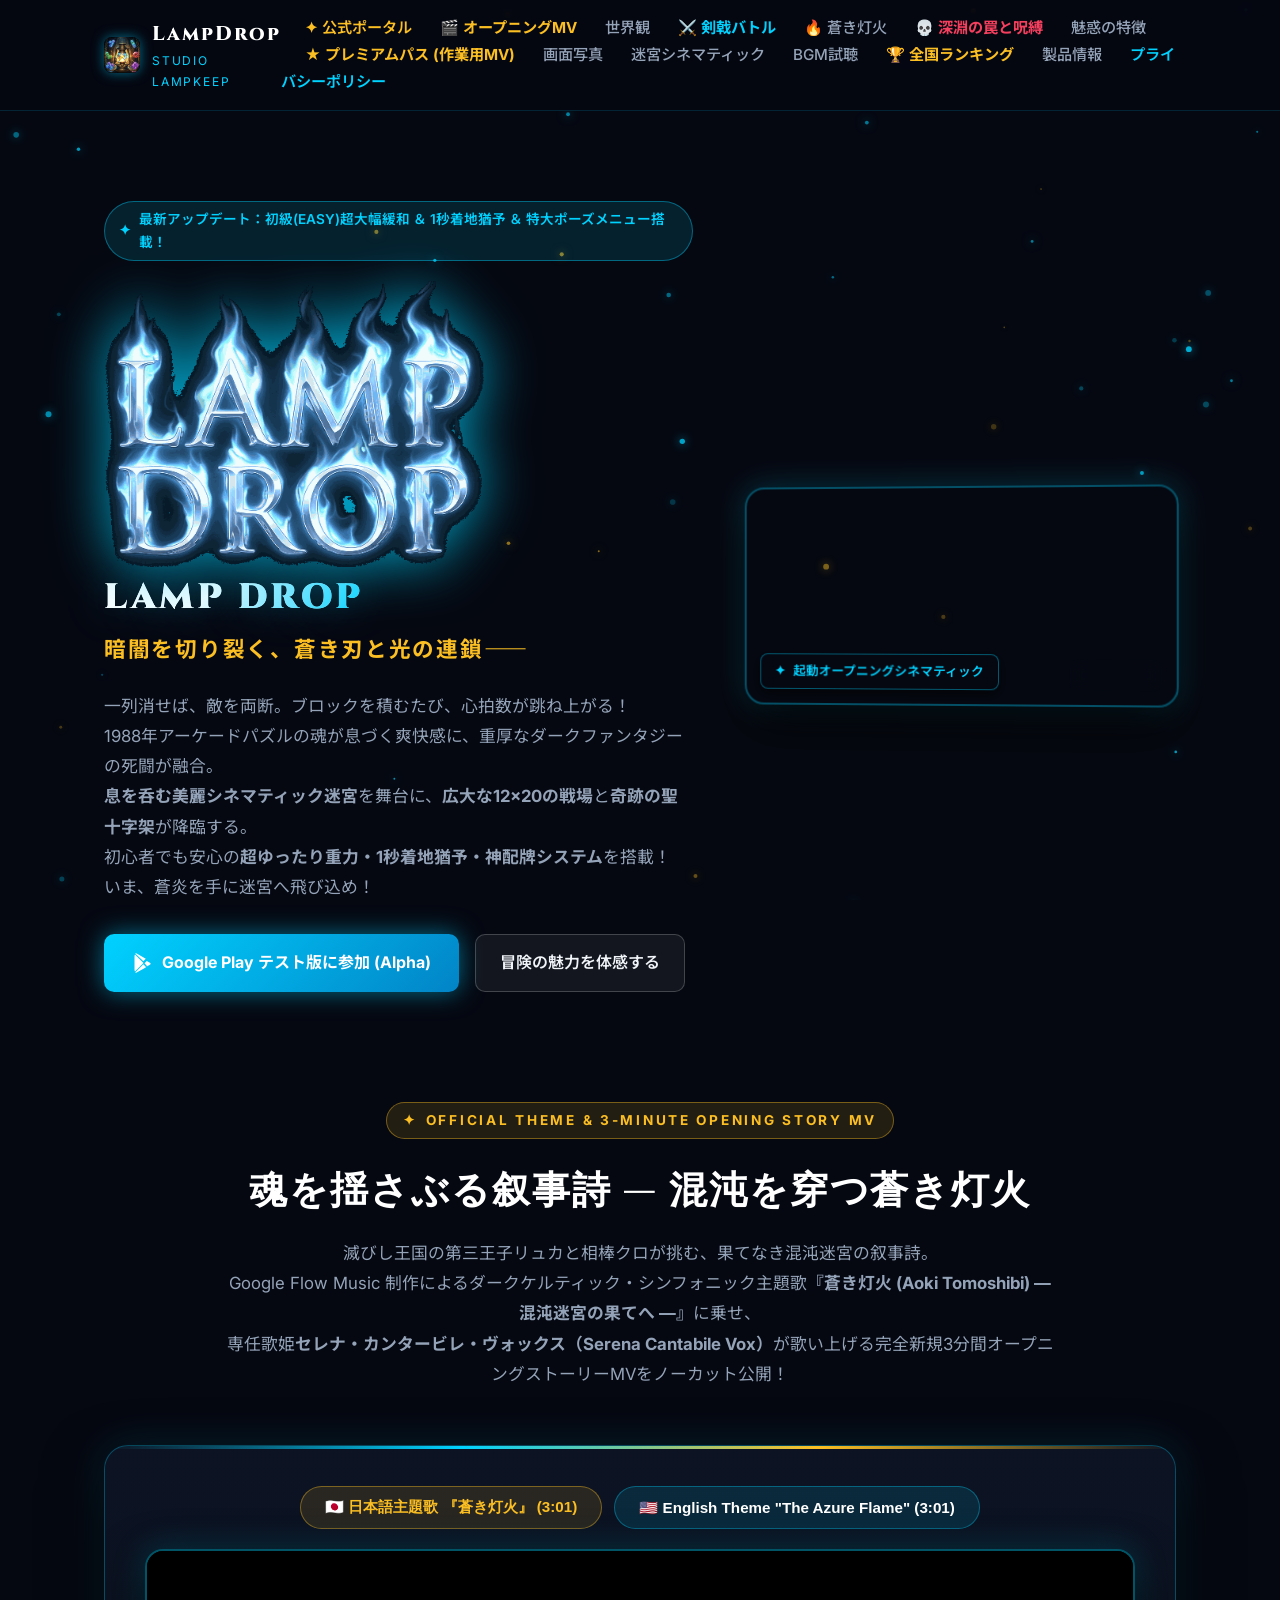
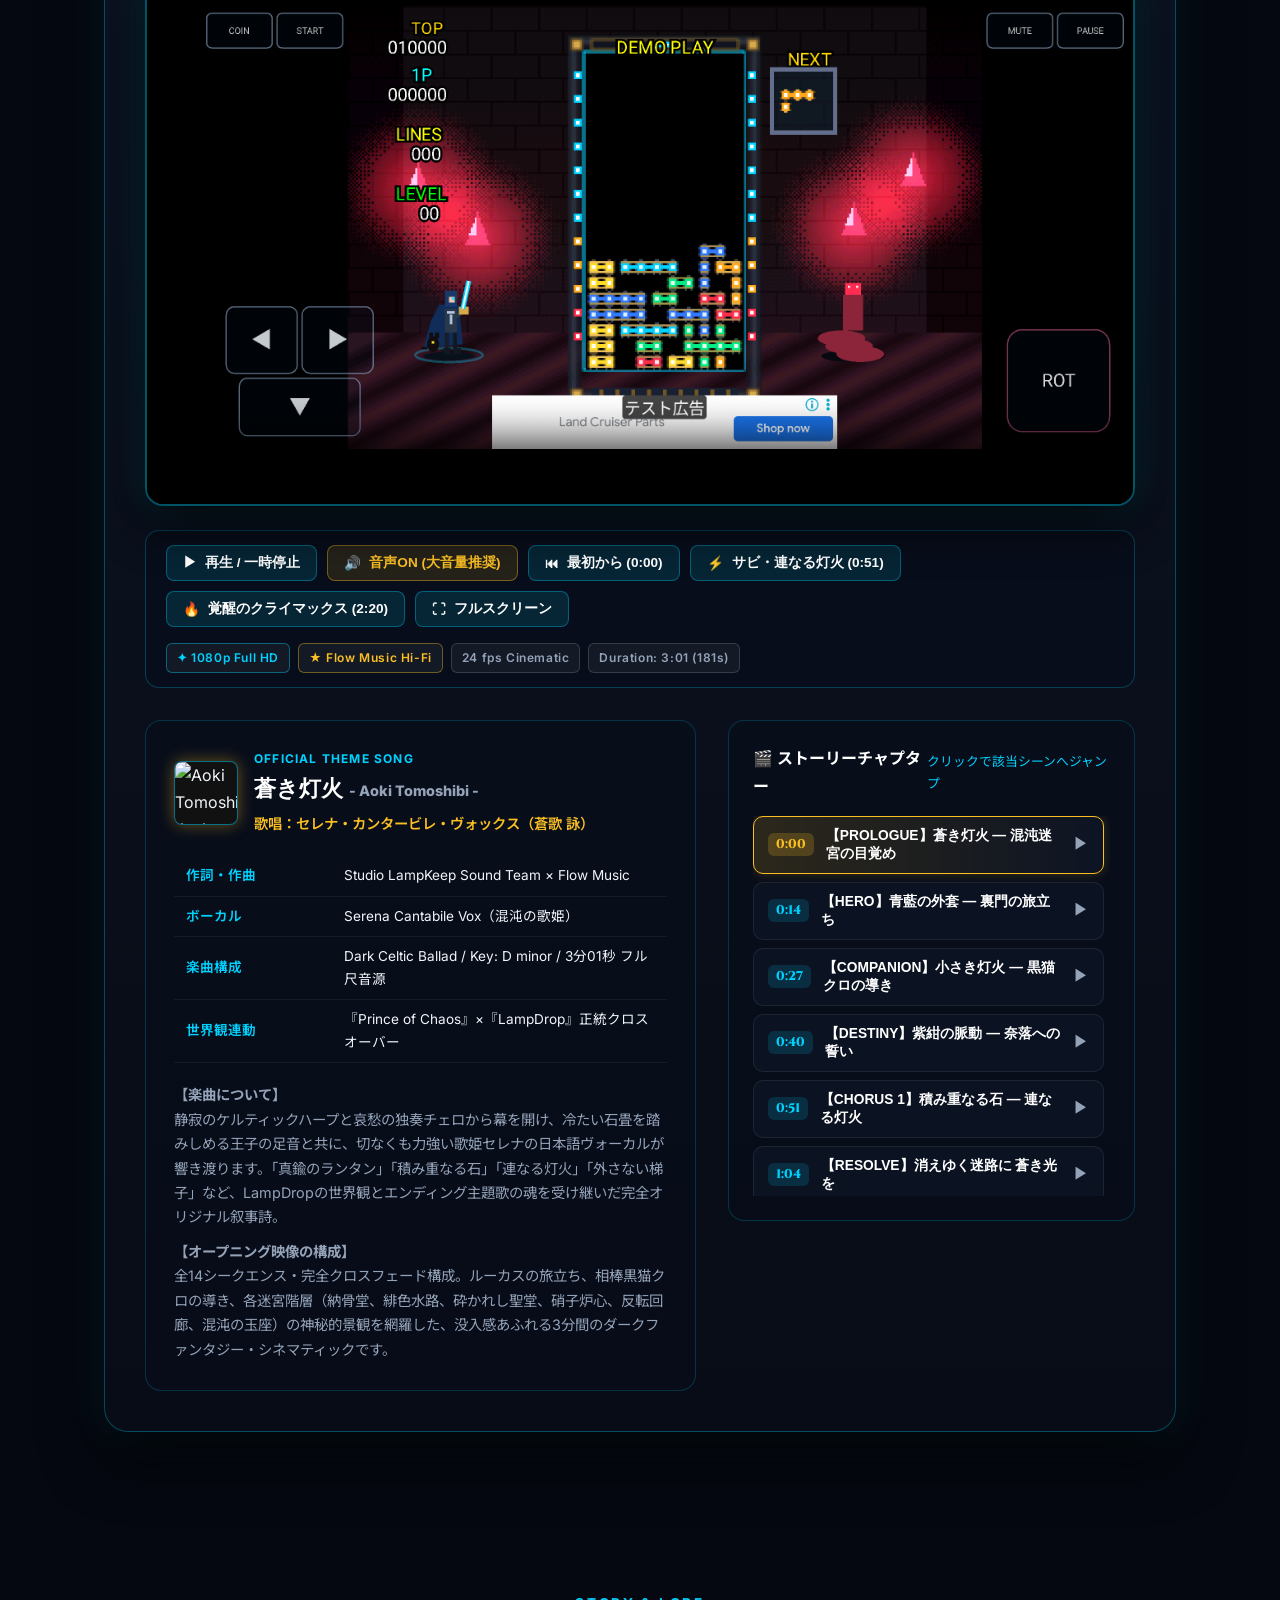
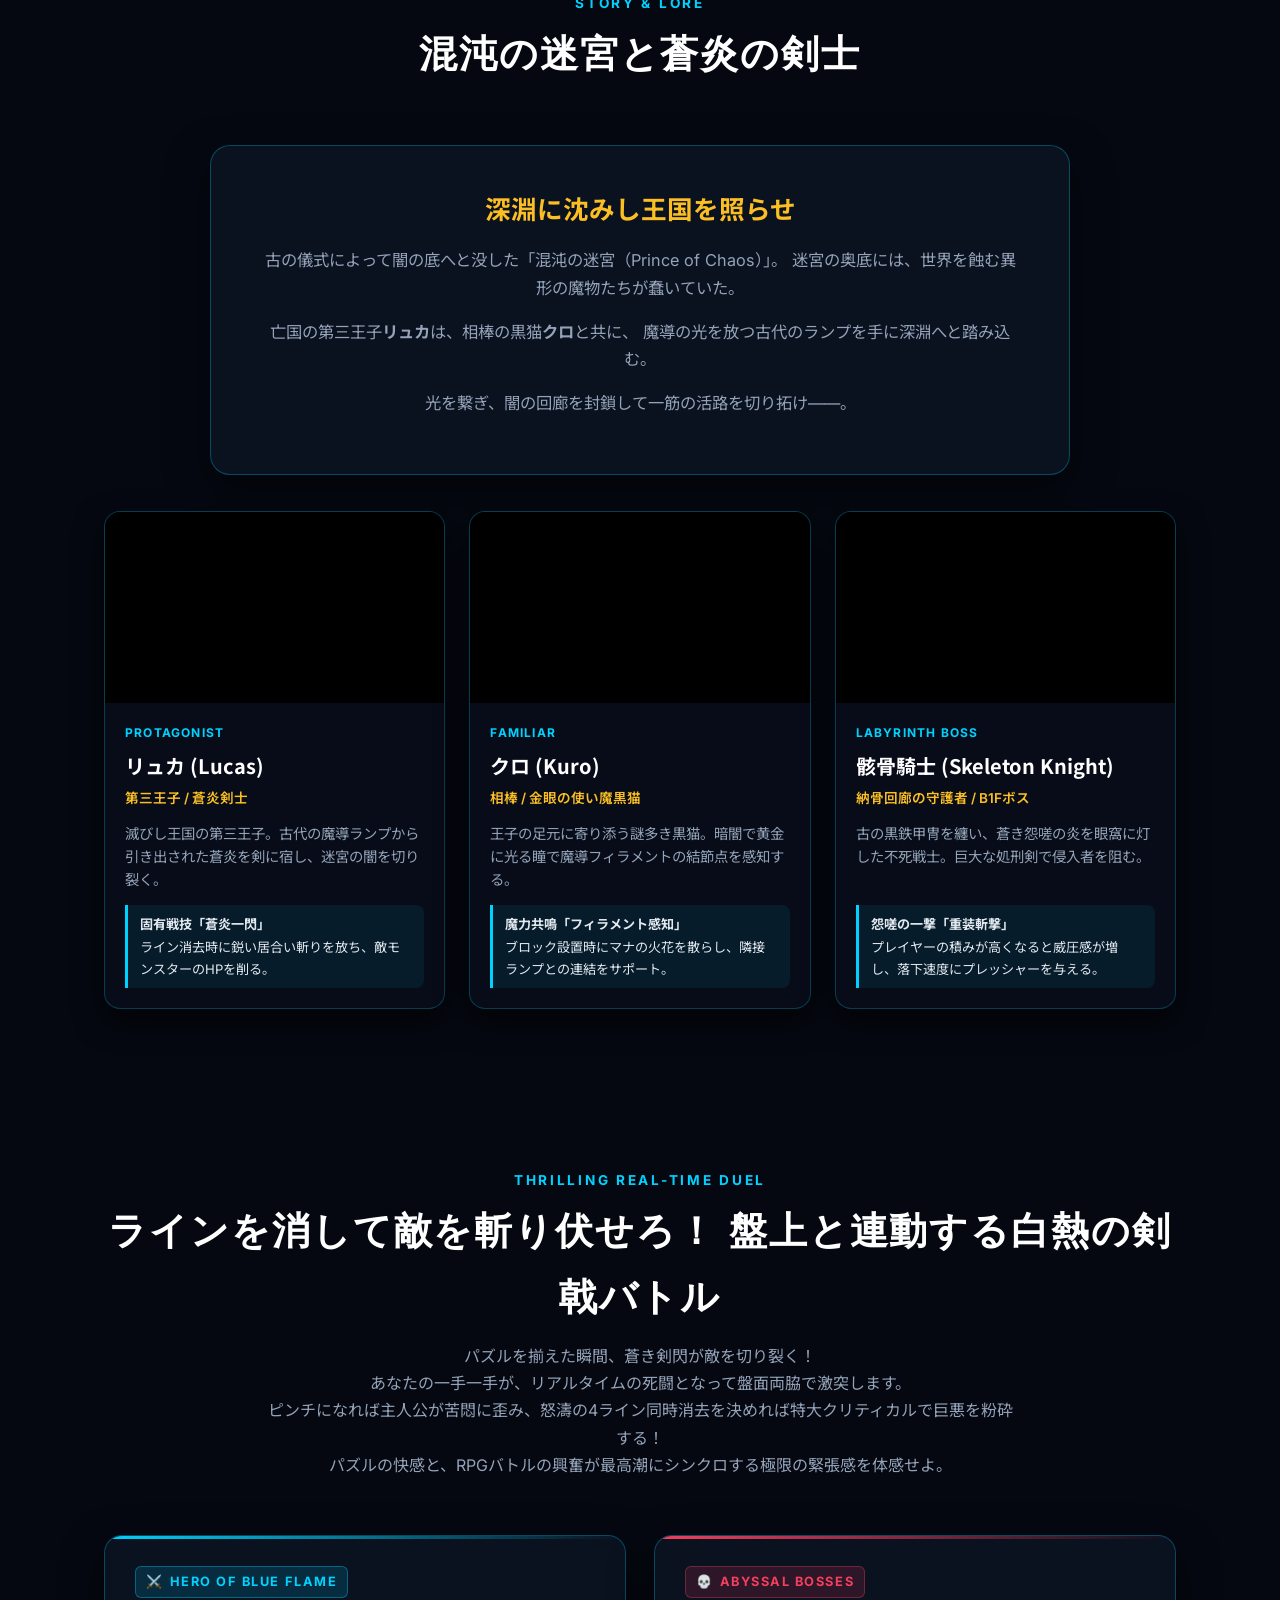
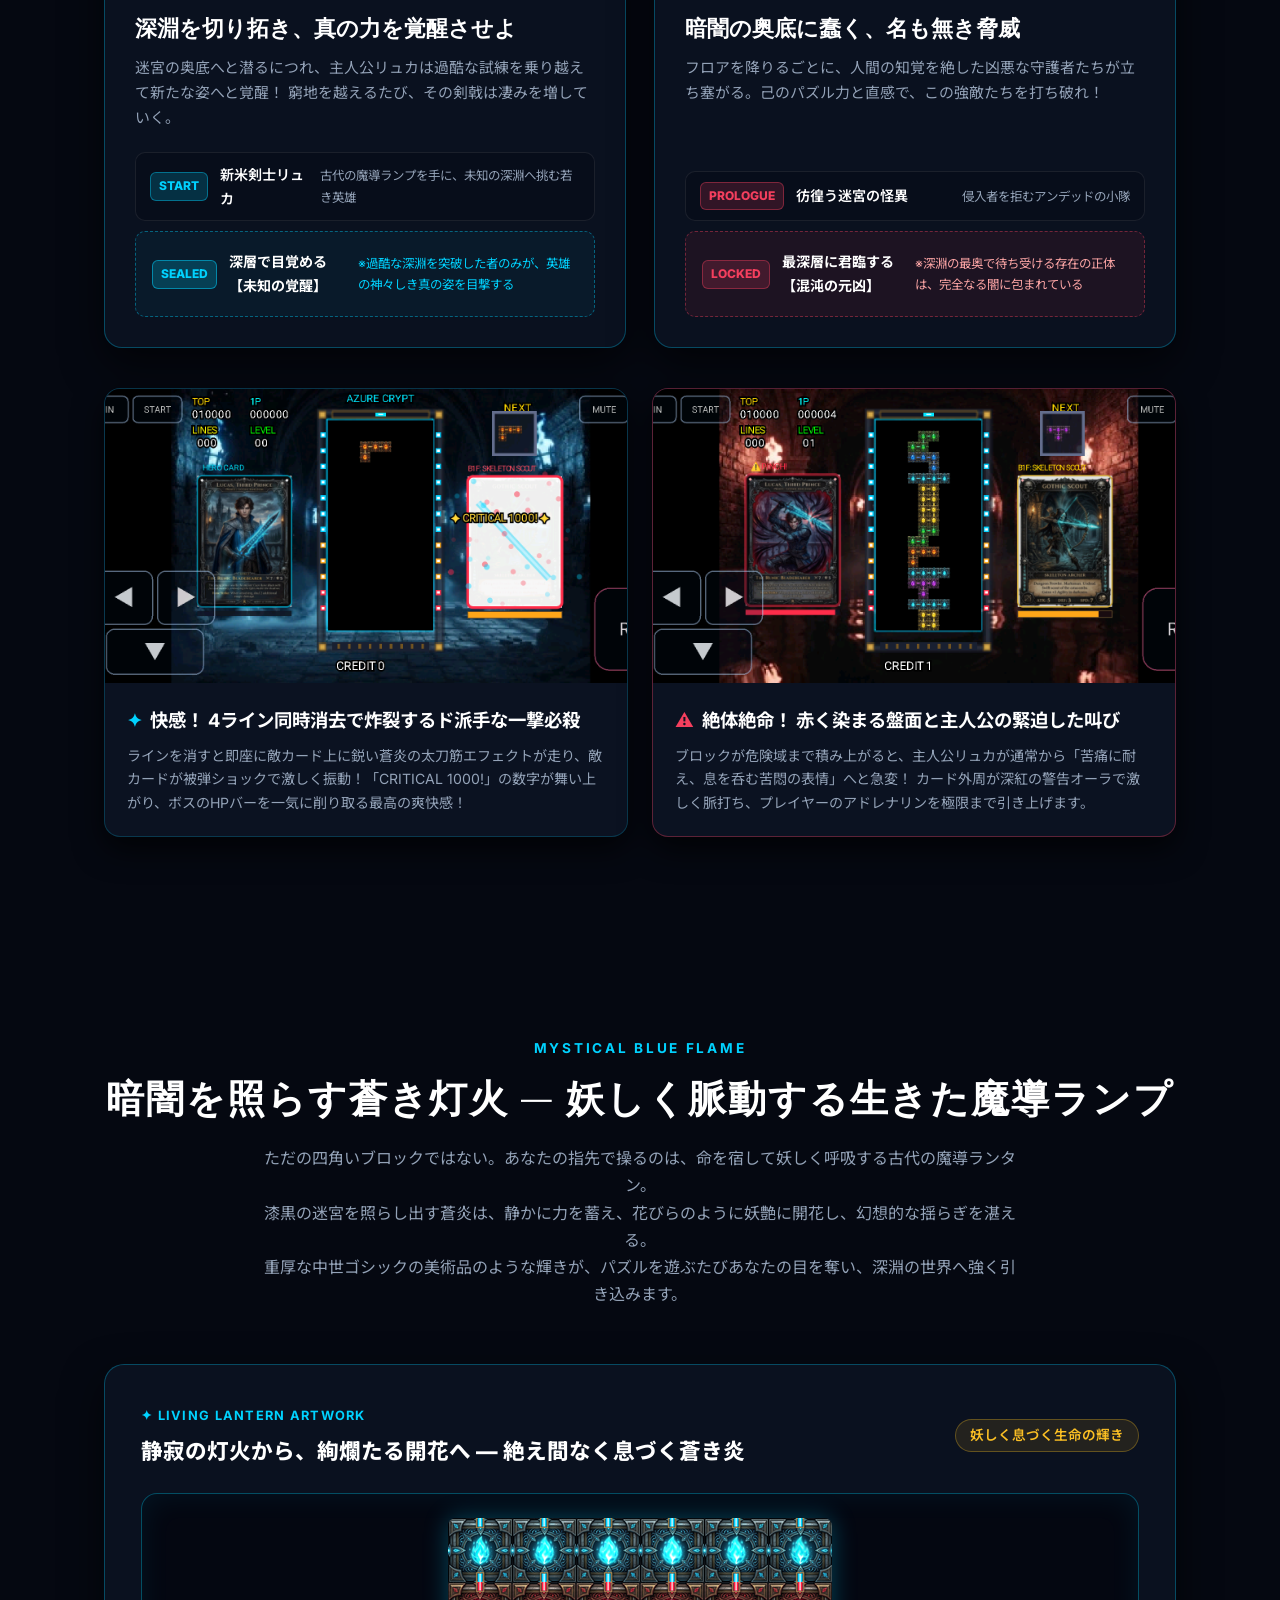
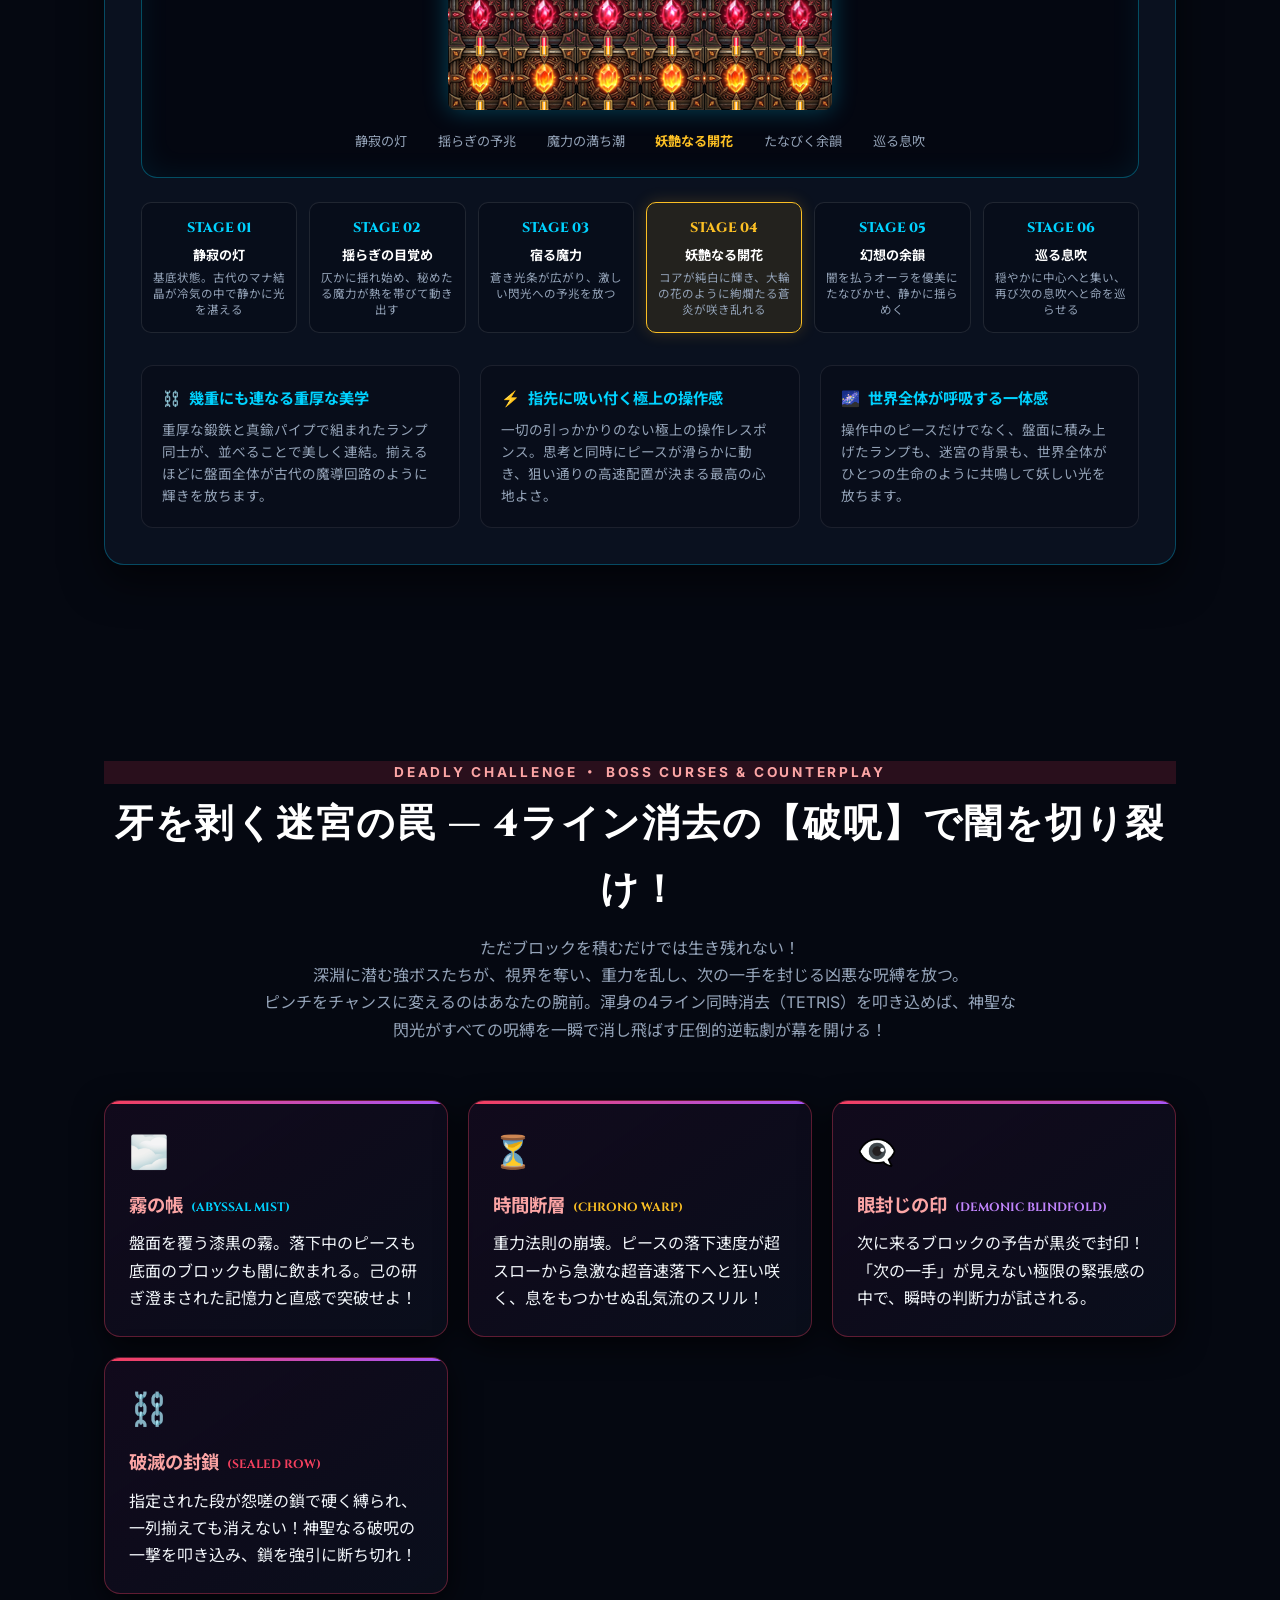
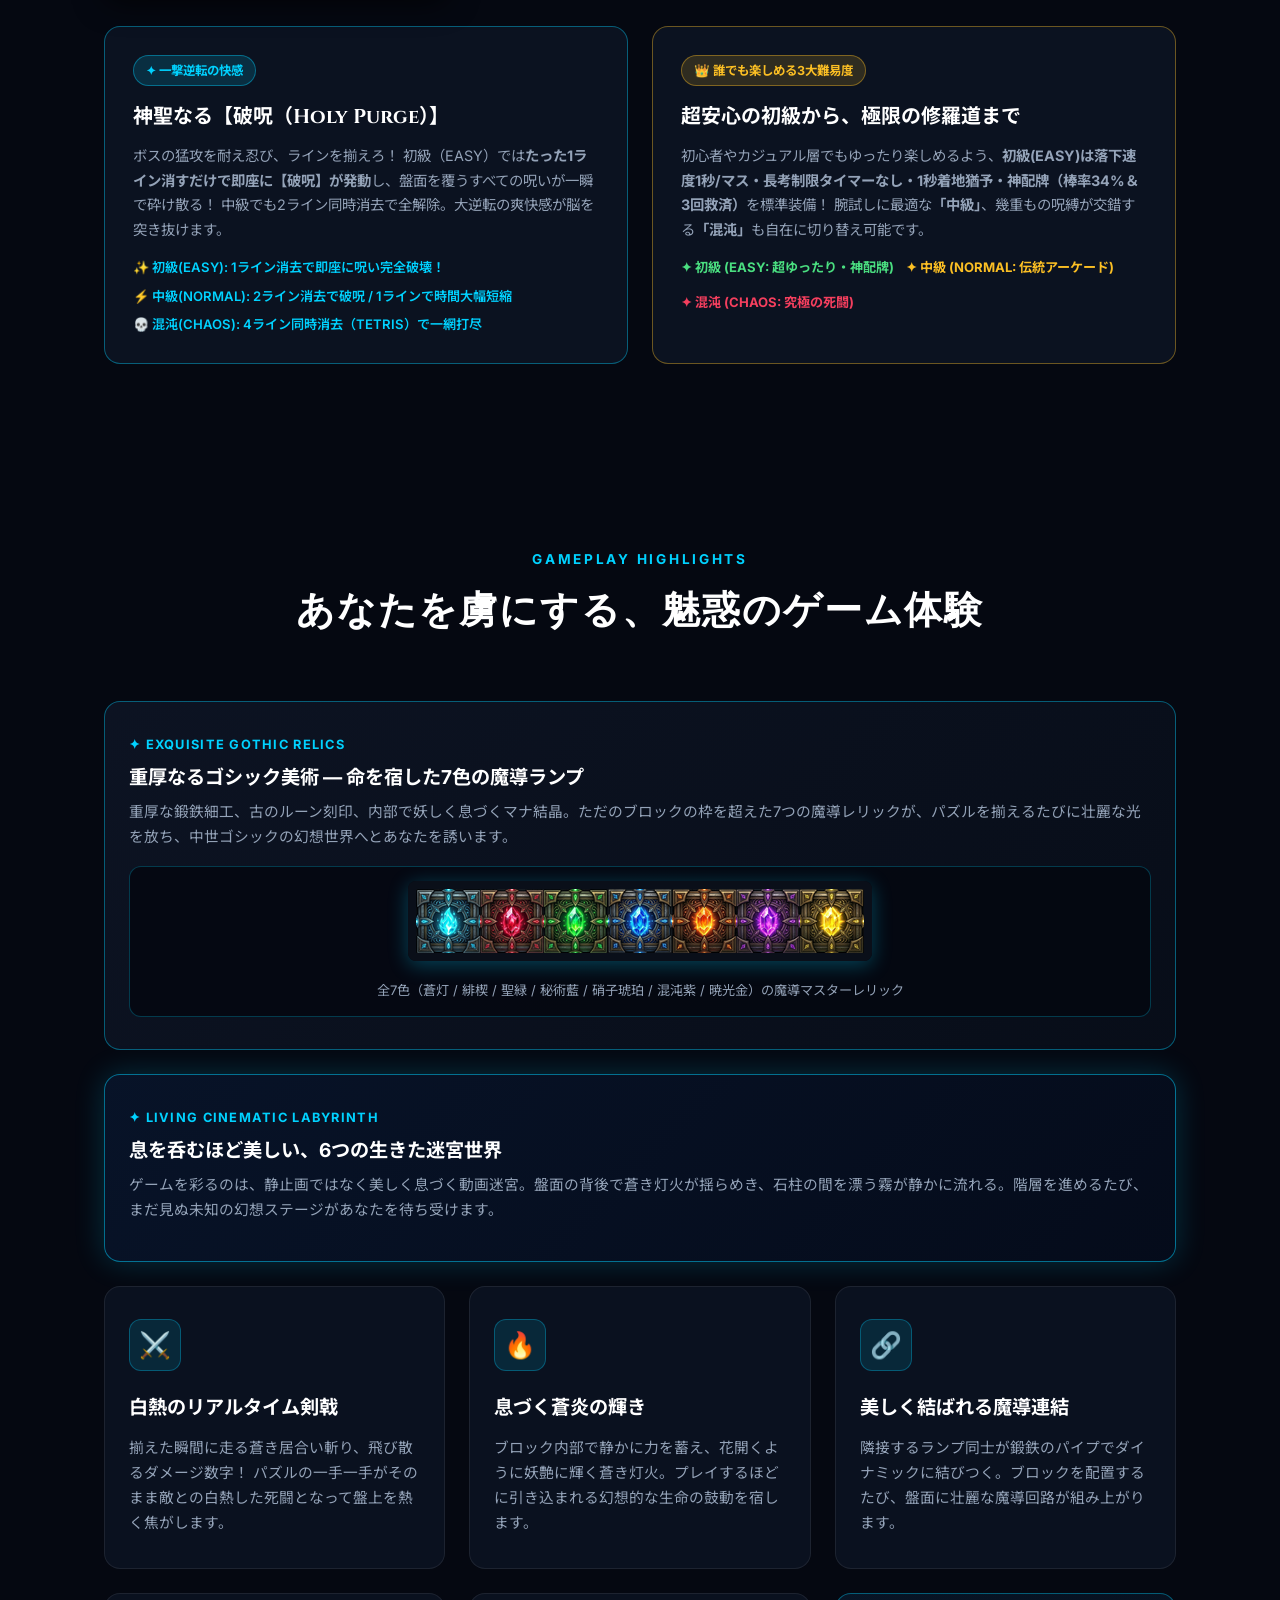
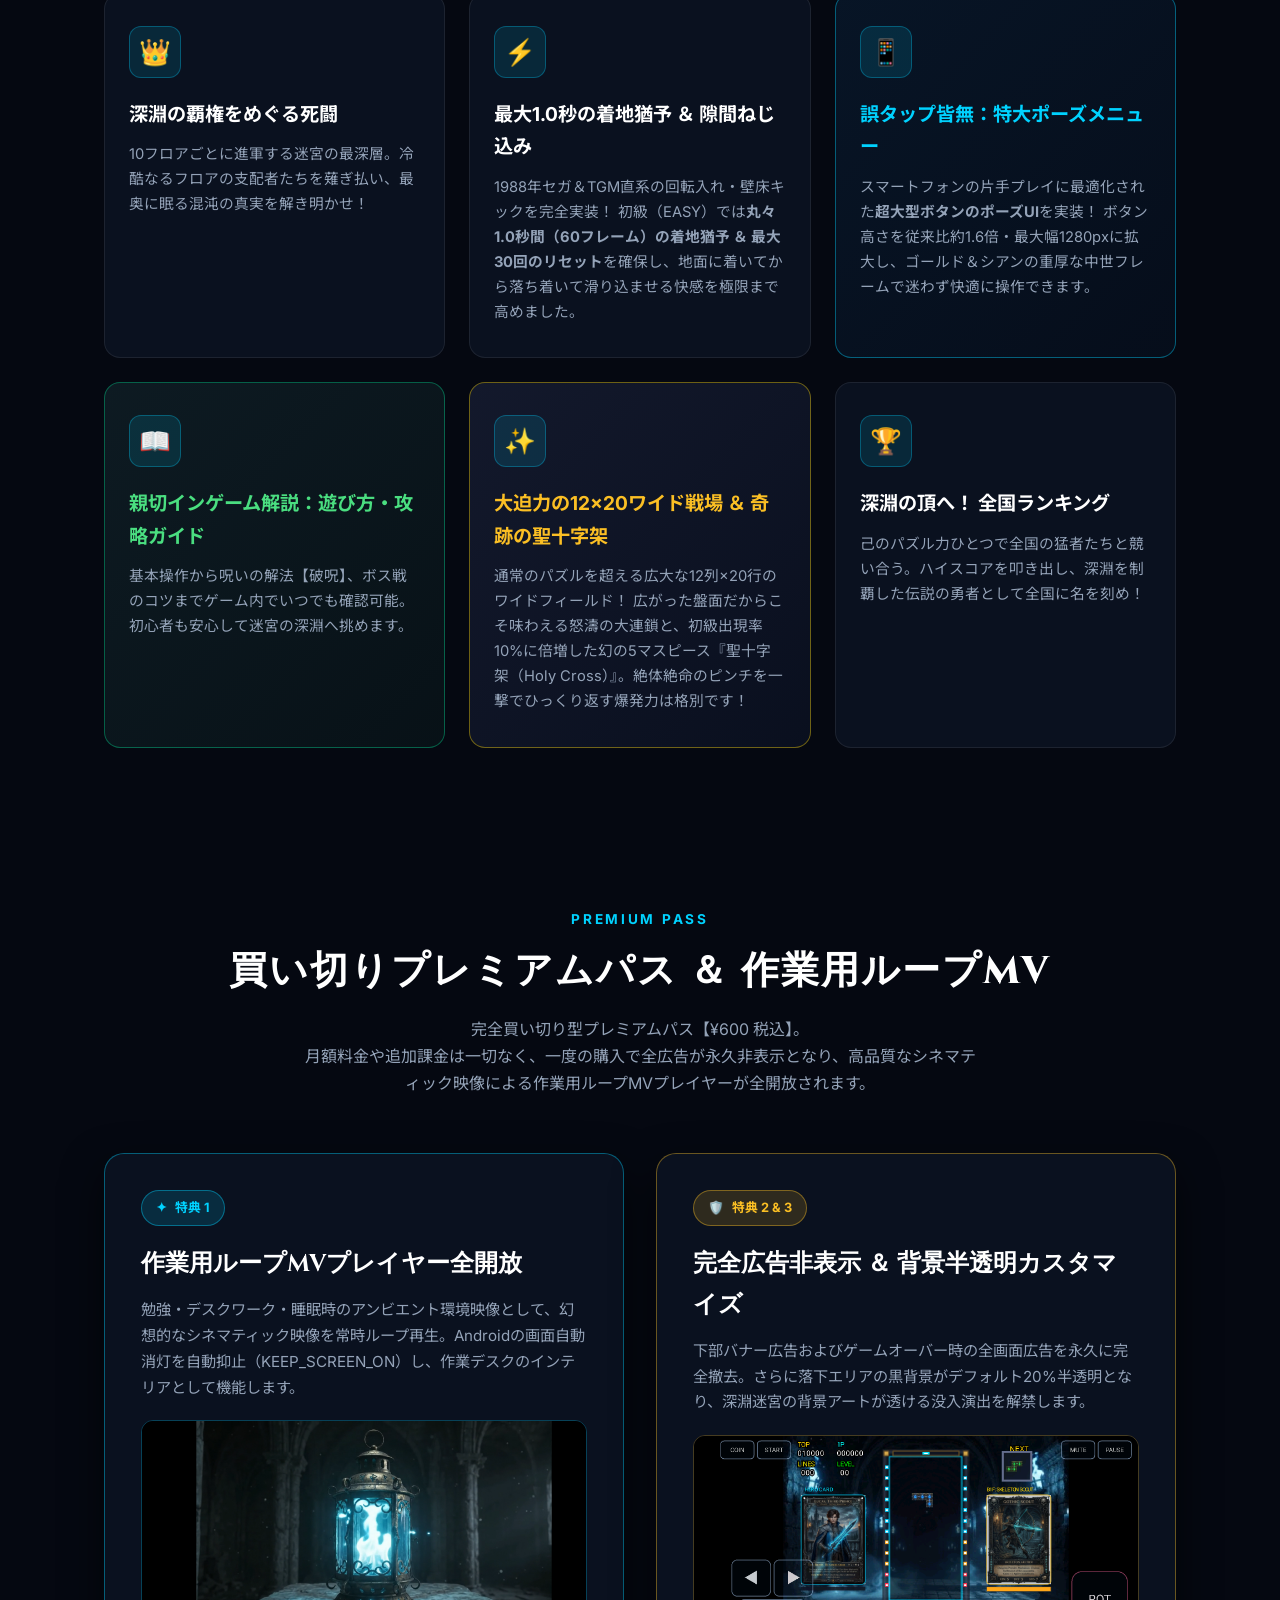
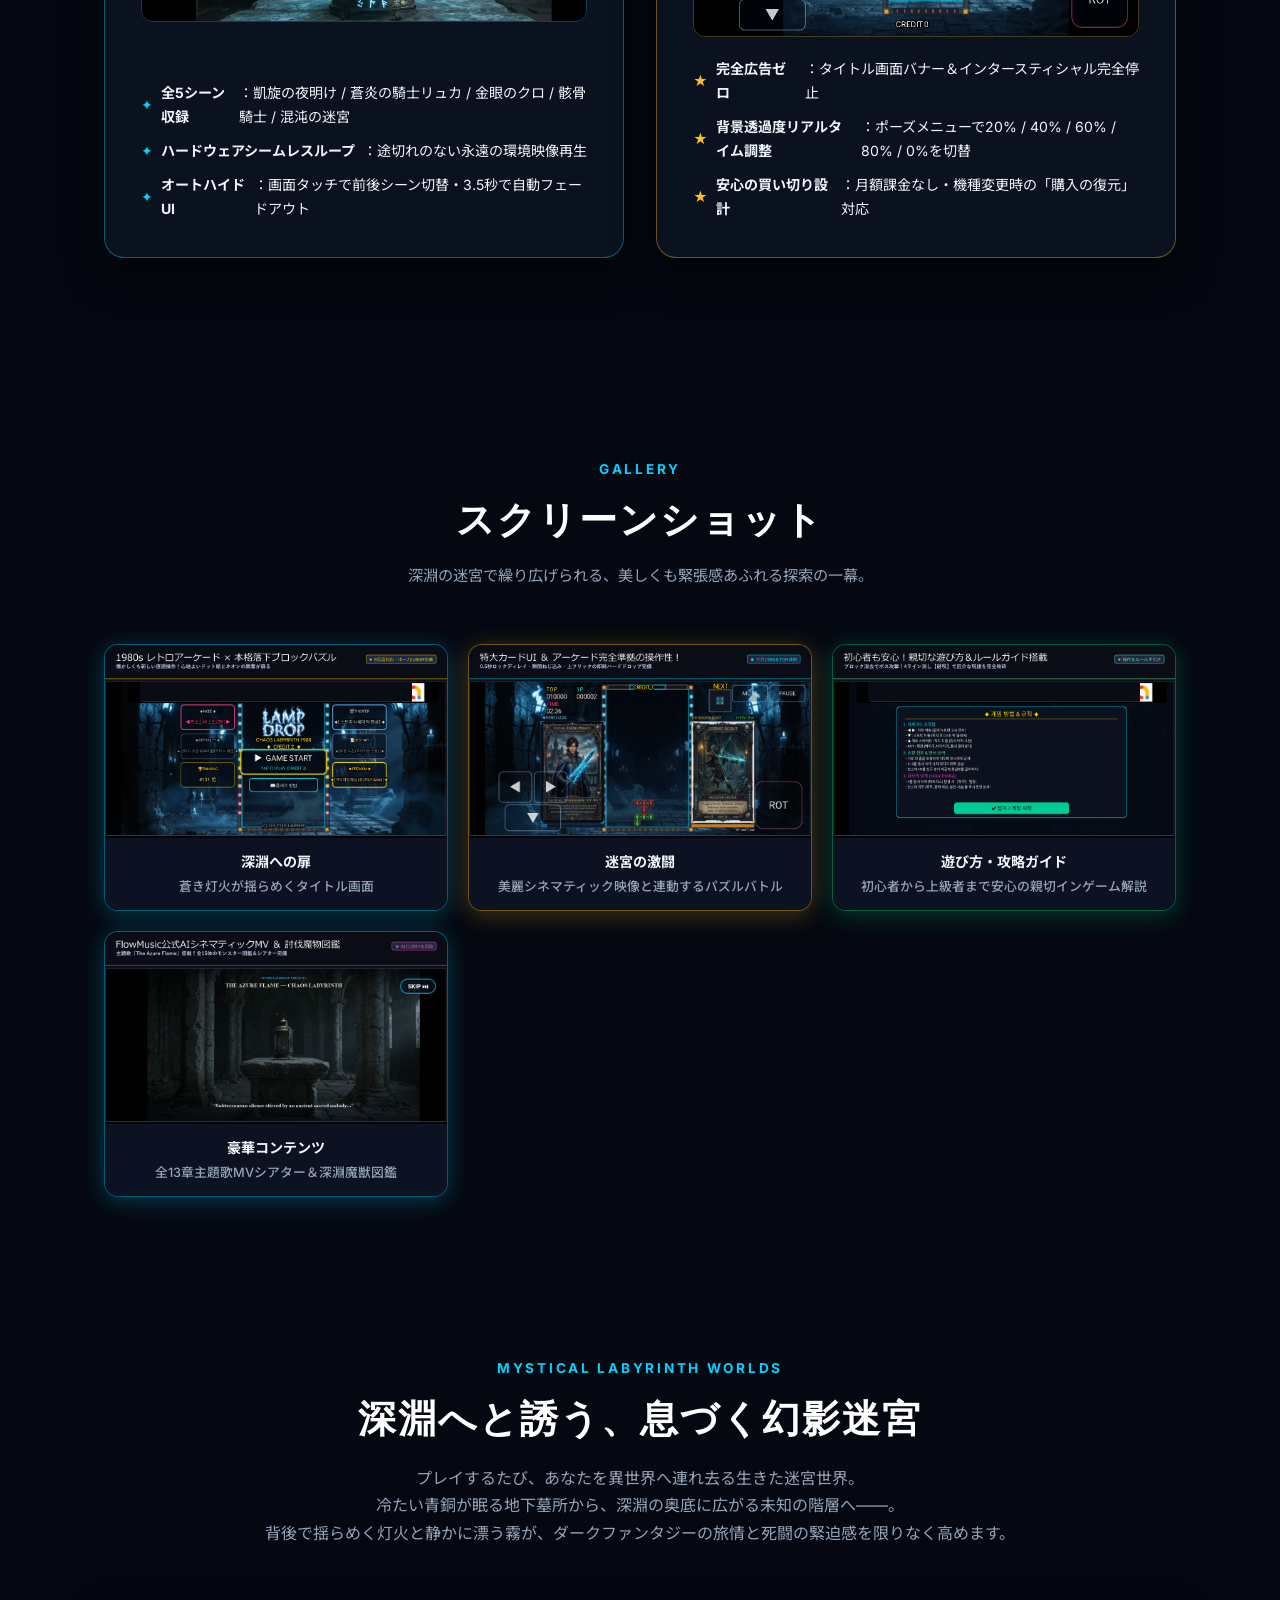
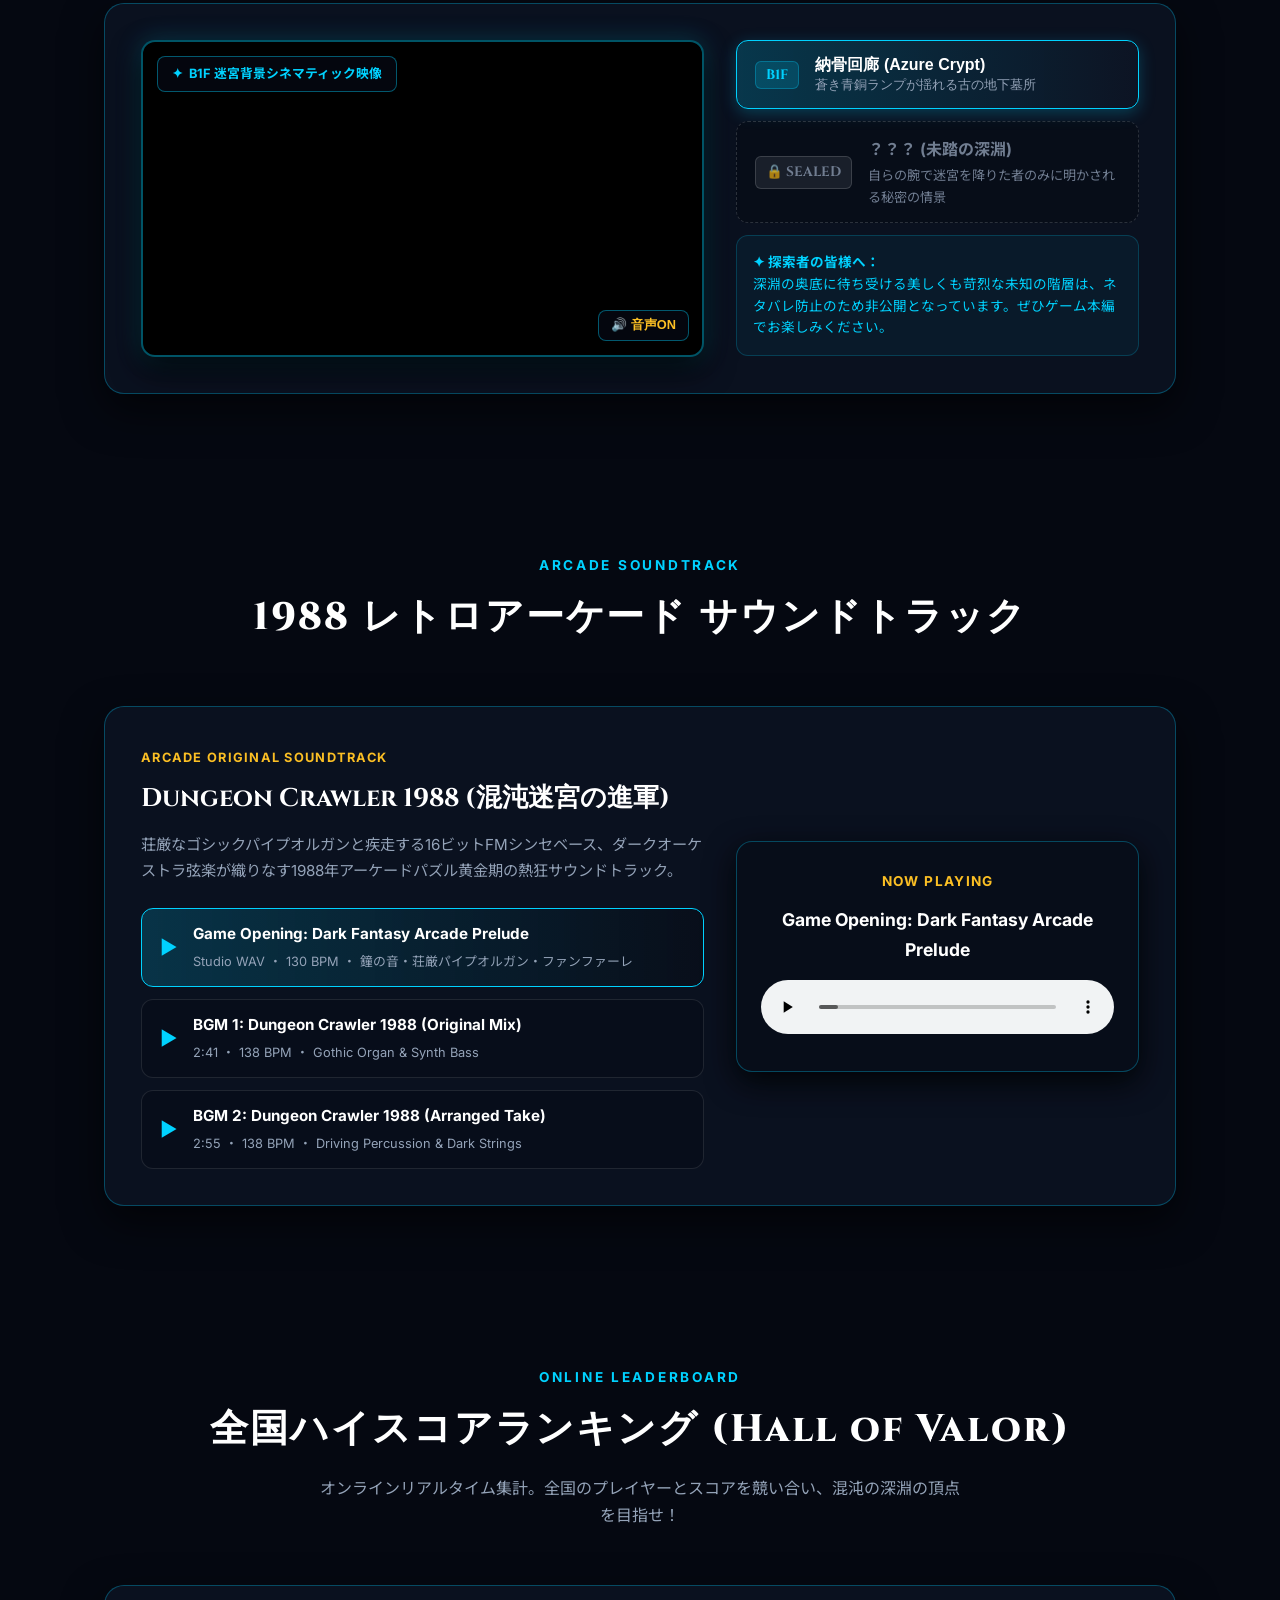
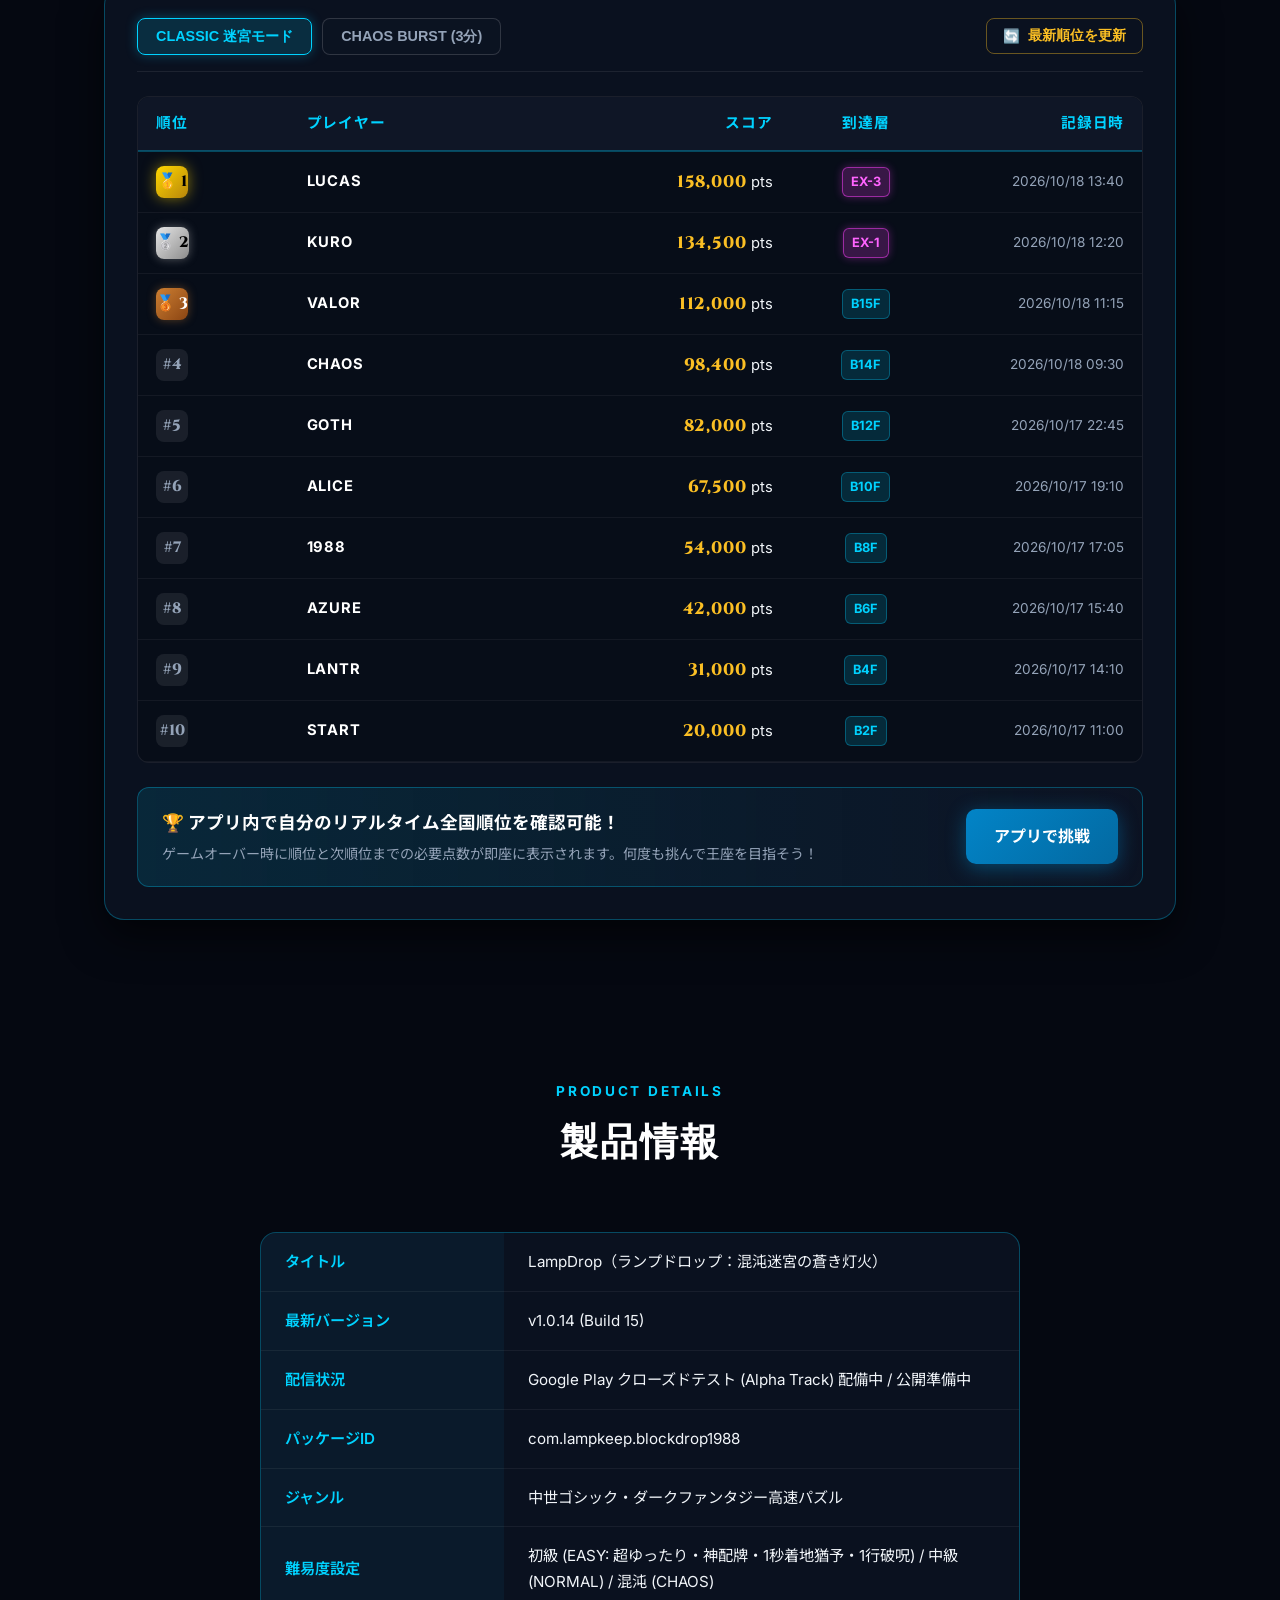
==== commit 11f009d1: "feat(lampdrop): update official website with easy mode mechanics, mega pause UI, and Google Play clo" ====
--- a/lampdrop/index.html
+++ b/lampdrop/index.html
@@ -1643,7 +1643,7 @@
     <section class="hero">
         <div class="hero-content">
             <div class="hero-tag">
-                <span>✦</span> 混沌の深淵へ挑む者よ、剣を抜け
+                <span>✦</span> 最新アップデート：初級(EASY)超大幅緩和 ＆ 1秒着地猶予 ＆ 特大ポーズメニュー搭載！
             </div>
             <h1 class="hero-title" style="display: flex; flex-direction: column; align-items: flex-start; gap: 8px;">
                 <img src="img/title_logo_anim.gif" alt="LAMP DROP" style="max-width: 380px; width: 100%; height: auto; filter: drop-shadow(0 0 28px rgba(0, 210, 255, 0.75)); margin-bottom: 4px;">
@@ -1652,17 +1652,17 @@
             <div class="hero-subtitle">暗闇を切り裂く、蒼き刃と光の連鎖――</div>
             <p class="hero-desc">
                 一列消せば、敵を両断。ブロックを積むたび、心拍数が跳ね上がる！<br>
-                1988年アーケードパズルの魂が息づく超高速の爽快感に、重厚なダークファンタジーの死闘が融合。<br>
+                1988年アーケードパズルの魂が息づく爽快感に、重厚なダークファンタジーの死闘が融合。<br>
                 <strong>息を呑む美麗シネマティック迷宮</strong>を舞台に、<strong>広大な12×20の戦場</strong>と<strong>奇跡の聖十字架</strong>が降臨する。<br>
-                生きて深淵の最奥へ辿り着けるか？ いま、蒼炎を手に迷宮へ飛び込め！
+                初心者でも安心の<strong>超ゆったり重力・1秒着地猶予・神配牌システム</strong>を搭載！ いま、蒼炎を手に迷宮へ飛び込め！
             </p>
             <div class="cta-group">
-                <a href="#cards" class="btn-primary">
-                    <svg width="20" height="20" viewBox="0 0 24 24" fill="none" stroke="currentColor" stroke-width="2" stroke-linecap="round" stroke-linejoin="round"><circle cx="12" cy="12" r="10"></circle><polygon points="10 8 16 12 10 16 10 8"></polygon></svg>
+                <a href="https://play.google.com/apps/testing/com.lampkeep.blockdrop1988" target="_blank" rel="noopener" class="btn-primary" style="background: linear-gradient(135deg, #00d2ff, #0284c7); box-shadow: 0 0 24px rgba(0, 210, 255, 0.5);">
+                    <svg width="20" height="20" viewBox="0 0 24 24" fill="currentColor"><path d="M3.609 1.814L13.792 12 3.61 22.186a2.023 2.023 0 0 1-.22-.387C3.14 21.24 3 20.485 3 19.5V4.5c0-.985.14-1.74.39-2.299.066-.145.14-.275.219-.387zm1.414-1.414l11.493 6.635-2.85 2.85L3.844.609C4.24.417 4.67.4 5.023.4zm11.493 17.065L5.023 23.6c-.353 0-.783-.017-1.179-.209l9.819-9.819 2.85 2.85zm1.196-1.196l3.774-2.179c1.19-.687 1.19-1.81 0-2.497L17.725 9.71l-2.73 2.73 2.73 2.73z"/></svg>
+                    Google Play テスト版に参加 (Alpha)
+                </a>
+                <a href="#cards" class="btn-secondary">
                     冒険の魅力を体感する
-                </a>
-                <a href="https://lampkeeper2026.github.io/lampdrop-privacy.html" class="btn-secondary">
-                    プライバシーポリシー
                 </a>
             </div>
         </div>
@@ -2201,29 +2201,30 @@
                     神聖なる【破呪（Holy Purge）】
                 </h3>
                 <p style="color: var(--text-secondary); font-size: 0.9rem; line-height: 1.7; margin-bottom: 14px;">
-                    敵の猛攻を耐え忍び、狙い澄ました<strong>4ライン同時消去（TETRIS）</strong>を叩き込め！ 神聖な閃光とともに<strong>【破呪】</strong>が炸裂し、盤面を覆うすべての呪いが一瞬で砕け散る！ 大逆転の爽快感が脳を突き抜けます。
+                    ボスの猛攻を耐え忍び、ラインを揃えろ！ 初級（EASY）では<strong>たった1ライン消すだけで即座に【破呪】が発動</strong>し、盤面を覆うすべての呪いが一瞬で砕け散る！ 中級でも2ライン同時消去で全解除。大逆転の爽快感が脳を突き抜けます。
                 </p>
-                <div style="display: flex; gap: 10px; font-size: 0.82rem; color: var(--accent-cyan); font-weight: 600;">
-                    <span>✨ 1ライン消去: 呪縛時間短縮</span>
-                    <span>⚡ TETRIS消去: 全呪縛を一掃！</span>
-                </div>
-            </div>
-
-            <!-- 1-Clear Locked Difficulty Selector -->
+                <div style="display: flex; flex-direction: column; gap: 6px; font-size: 0.82rem; color: var(--accent-cyan); font-weight: 600;">
+                    <span>✨ 初級(EASY): 1ライン消去で即座に呪い完全破壊！</span>
+                    <span>⚡ 中級(NORMAL): 2ライン消去で破呪 / 1ラインで時間大幅短縮</span>
+                    <span>💀 混沌(CHAOS): 4ライン同時消去（TETRIS）で一網打尽</span>
+                </div>
+            </div>
+
+            <!-- Difficulty Selector -->
             <div style="background: rgba(13, 20, 36, 0.85); border: 1px solid rgba(251, 191, 36, 0.4); border-radius: 16px; padding: 28px;">
                 <div style="display: inline-flex; align-items: center; gap: 8px; background: rgba(251, 191, 36, 0.15); border: 1px solid rgba(251, 191, 36, 0.4); padding: 4px 12px; border-radius: 999px; font-size: 0.78rem; font-weight: 700; color: var(--accent-gold); margin-bottom: 14px;">
-                    👑 真の勇者への挑戦状
+                    👑 誰でも楽しめる3大難易度
                 </div>
                 <h3 style="font-family: 'Cinzel', 'Noto Sans JP', serif; font-size: 1.25rem; color: #ffffff; margin-bottom: 10px;">
-                    制覇者のみが挑める、至高の難易度
+                    超安心の初級から、極限の修羅道まで
                 </h3>
                 <p style="color: var(--text-secondary); font-size: 0.9rem; line-height: 1.7; margin-bottom: 14px;">
-                    迷宮の深淵を一度でも完全踏破した者だけが扉を開く。手応え十分の<strong>「中級 (NORMAL)」</strong>、そして幾重もの呪縛が猛威を振るう修羅の道<strong>「混沌 (CHAOS)」</strong>が解禁。限界を超えるスリルに挑め！
+                    初心者やカジュアル層でもゆったり楽しめるよう、<strong>初級(EASY)は落下速度1秒/マス・長考制限タイマーなし・1秒着地猶予・神配牌（棒率34%＆3回救済）</strong>を標準装備！ 腕試しに最適な<strong>「中級」</strong>、幾重もの呪縛が交錯する<strong>「混沌」</strong>も自在に切り替え可能です。
                 </p>
-                <div style="display: flex; gap: 10px; font-size: 0.82rem; font-weight: 700;">
-                    <span style="color: #4ade80;">✦ 初級 (EASY)</span>
-                    <span style="color: var(--accent-gold);">✦ 中級 (NORMAL)</span>
-                    <span style="color: var(--accent-crimson);">✦ 混沌 (CHAOS)</span>
+                <div style="display: flex; gap: 12px; font-size: 0.82rem; font-weight: 700; flex-wrap: wrap;">
+                    <span style="color: #4ade80;">✦ 初級 (EASY: 超ゆったり・神配牌)</span>
+                    <span style="color: var(--accent-gold);">✦ 中級 (NORMAL: 伝統アーケード)</span>
+                    <span style="color: var(--accent-crimson);">✦ 混沌 (CHAOS: 究極の死闘)</span>
                 </div>
             </div>
         </div>
@@ -2290,9 +2291,16 @@
             </div>
             <div class="feature-card">
                 <div class="feature-icon">⚡</div>
-                <h3 class="feature-title">アーケード直系：着地猶予＆隙間ねじ込み</h3>
+                <h3 class="feature-title">最大1.0秒の着地猶予 ＆ 隙間ねじ込み</h3>
                 <p class="feature-desc">
-                    1988年セガ＆TGMの魂を宿す<strong>0.5秒ロックディレイ（着地猶予）</strong>と<strong>隙間ねじ込み（回転入れ・壁床キック）</strong>を完全実装。思考速度でピースが滑り込む極上のキレ味を体感せよ！
+                    1988年セガ＆TGM直系の回転入れ・壁床キックを完全実装！ 初級（EASY）では<strong>丸々1.0秒間（60フレーム）の着地猶予 ＆ 最大30回のリセット</strong>を確保し、地面に着いてから落ち着いて滑り込ませる快感を極限まで高めました。
+                </p>
+            </div>
+            <div class="feature-card" style="border: 1px solid rgba(0, 210, 255, 0.4); background: linear-gradient(135deg, rgba(8, 22, 40, 0.95), rgba(6, 14, 28, 0.95));">
+                <div class="feature-icon">📱</div>
+                <h3 class="feature-title" style="color: var(--accent-cyan);">誤タップ皆無：特大ポーズメニュー</h3>
+                <p class="feature-desc">
+                    スマートフォンの片手プレイに最適化された<strong>超大型ボタンのポーズUI</strong>を実装！ ボタン高さを従来比約1.6倍・最大幅1280pxに拡大し、ゴールド＆シアンの重厚な中世フレームで迷わず快適に操作できます。
                 </p>
             </div>
             <div class="feature-card" style="border: 1px solid rgba(0, 210, 140, 0.4); background: linear-gradient(135deg, rgba(14, 28, 36, 0.95), rgba(8, 18, 24, 0.95));">
@@ -2306,7 +2314,7 @@
                 <div class="feature-icon">✨</div>
                 <h3 class="feature-title" style="color: var(--accent-gold);">大迫力の12×20ワイド戦場 ＆ 奇跡の聖十字架</h3>
                 <p class="feature-desc">
-                    通常のパズルを超える広大な12列×20行のワイドフィールド！ 広がった盤面だからこそ味わえる怒濤の大連鎖と、稀にしか現れない幻の5マスピース『聖十字架（Holy Cross）』。絶体絶命のピンチを一撃でひっくり返す爆発力は格別です！
+                    通常のパズルを超える広大な12列×20行のワイドフィールド！ 広がった盤面だからこそ味わえる怒濤の大連鎖と、初級出現率10%に倍増した幻の5マスピース『聖十字架（Holy Cross）』。絶体絶命のピンチを一撃でひっくり返す爆発力は格別です！
                 </p>
             </div>
             <div class="feature-card">
@@ -2565,8 +2573,24 @@
                     <td>LampDrop（ランプドロップ：混沌迷宮の蒼き灯火）</td>
                 </tr>
                 <tr>
+                    <th>最新バージョン</th>
+                    <td>v1.0.14 (Build 15)</td>
+                </tr>
+                <tr>
+                    <th>配信状況</th>
+                    <td>Google Play クローズドテスト (Alpha Track) 配備中 / 公開準備中</td>
+                </tr>
+                <tr>
+                    <th>パッケージID</th>
+                    <td>com.lampkeep.blockdrop1988</td>
+                </tr>
+                <tr>
                     <th>ジャンル</th>
                     <td>中世ゴシック・ダークファンタジー高速パズル</td>
+                </tr>
+                <tr>
+                    <th>難易度設定</th>
+                    <td>初級 (EASY: 超ゆったり・神配牌・1秒着地猶予・1行破呪) / 中級 (NORMAL) / 混沌 (CHAOS)</td>
                 </tr>
                 <tr>
                     <th>対応環境</th>
@@ -2592,6 +2616,10 @@
                     <th>安心設計</th>
                     <td>不要な個人情報収集ゼロ・位置情報/連絡先等の権限要求なし</td>
                 </tr>
+                <tr>
+                    <th>テスト参加</th>
+                    <td><a href="https://play.google.com/apps/testing/com.lampkeep.blockdrop1988" target="_blank" rel="noopener" style="color: var(--accent-cyan); font-weight: 700; text-decoration: underline;">Google Play テスト版に参加 (Alpha) ↗</a></td>
+                </tr>
             </table>
         </div>
     </section>
@@ -2605,6 +2633,7 @@
             </div>
             <div class="footer-links">
                 <a href="https://lampkeeper2026.github.io/" target="_blank" rel="noopener">Studio LampKeep 公式ポータル</a>
+                <a href="https://play.google.com/apps/testing/com.lampkeep.blockdrop1988" target="_blank" rel="noopener" style="color: var(--accent-gold); font-weight: 600;">Google Play テスト版</a>
                 <a href="https://lampkeeper2026.github.io/lampdrop-privacy.html">プライバシーポリシー</a>
             </div>
             <div class="copyright">
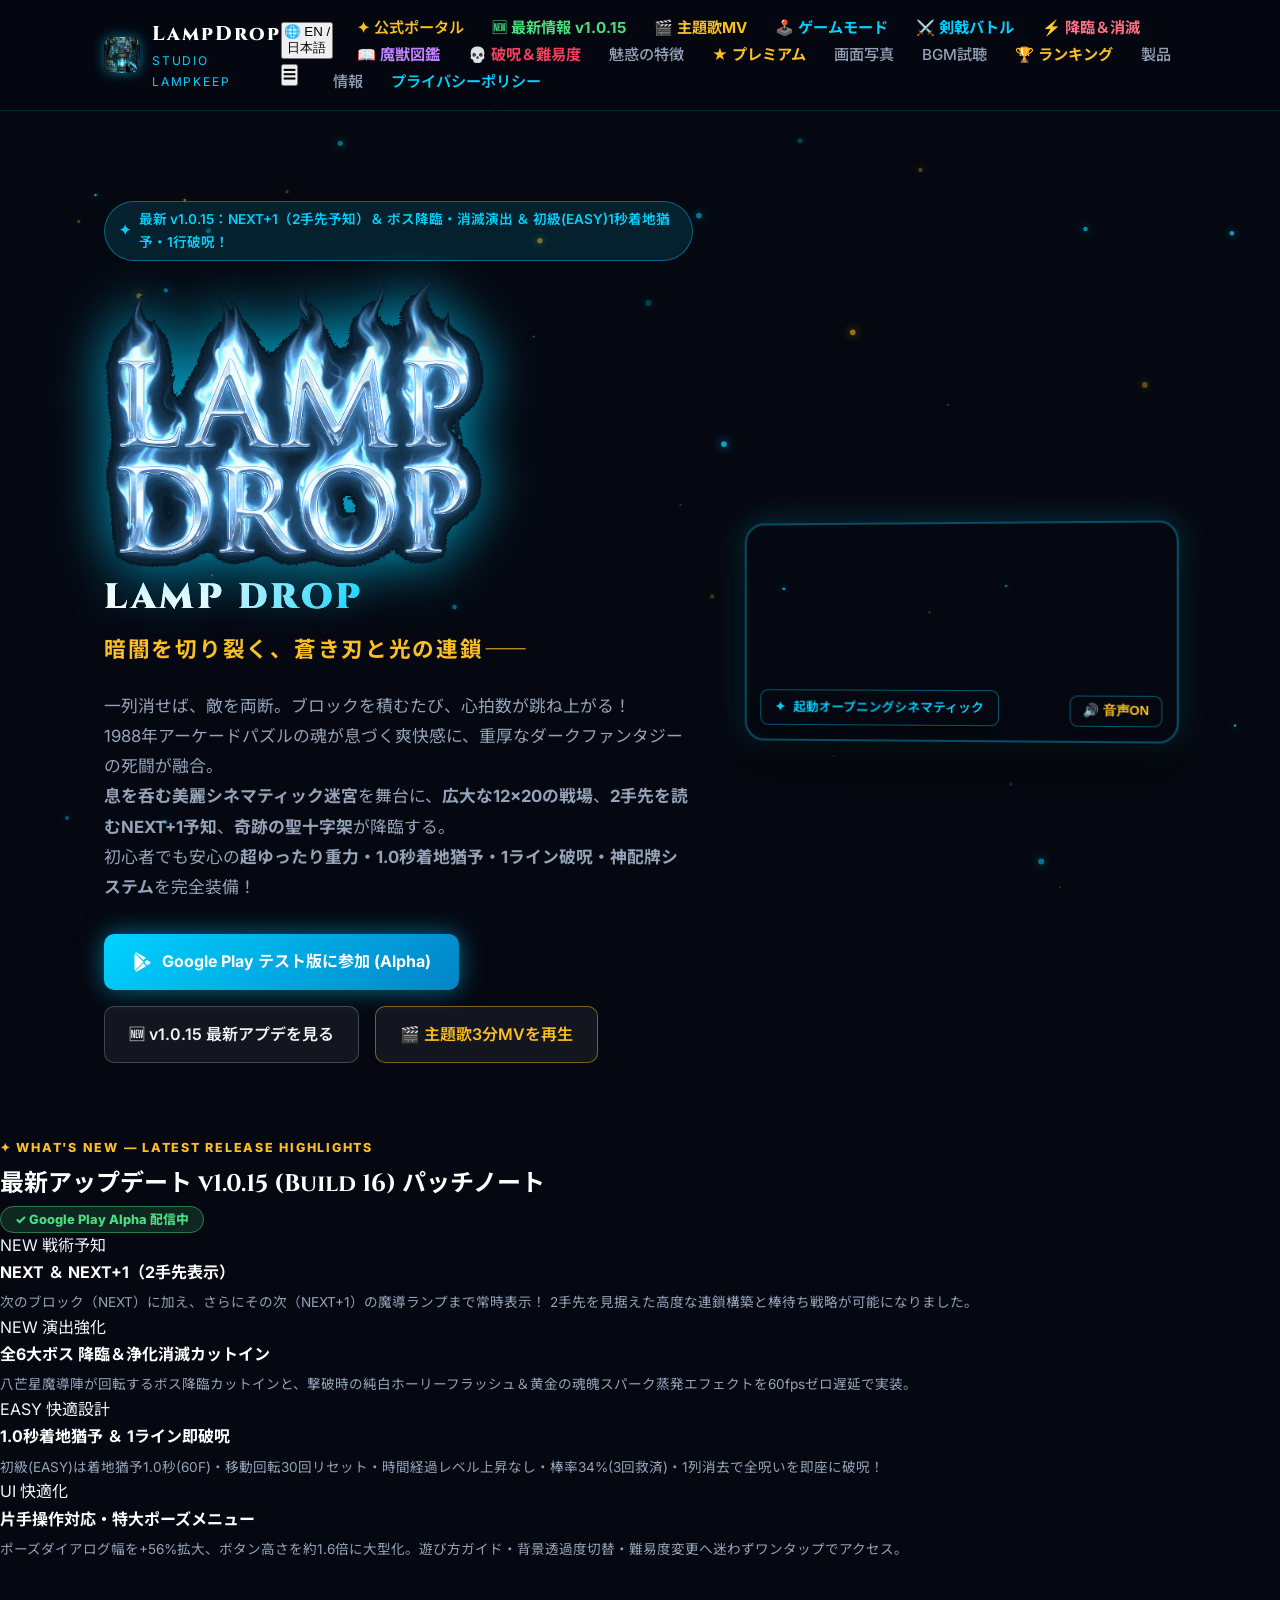
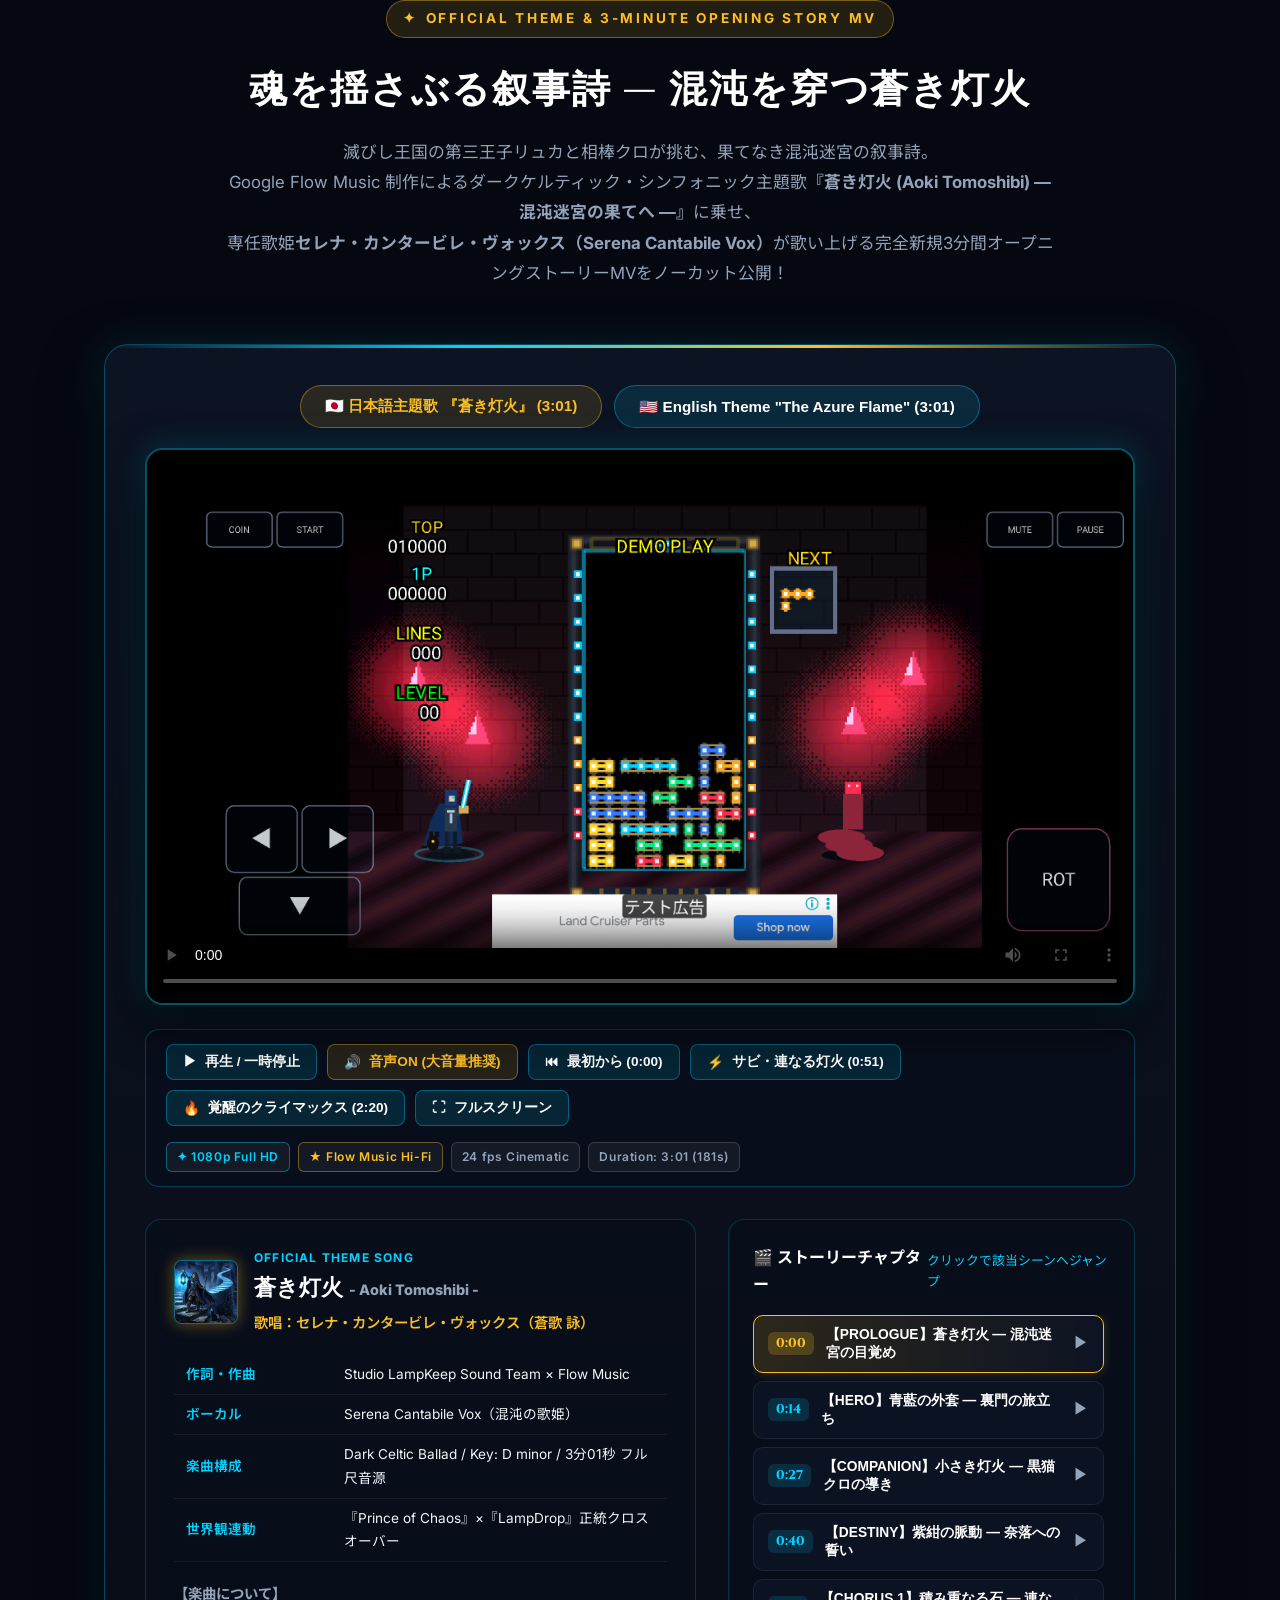
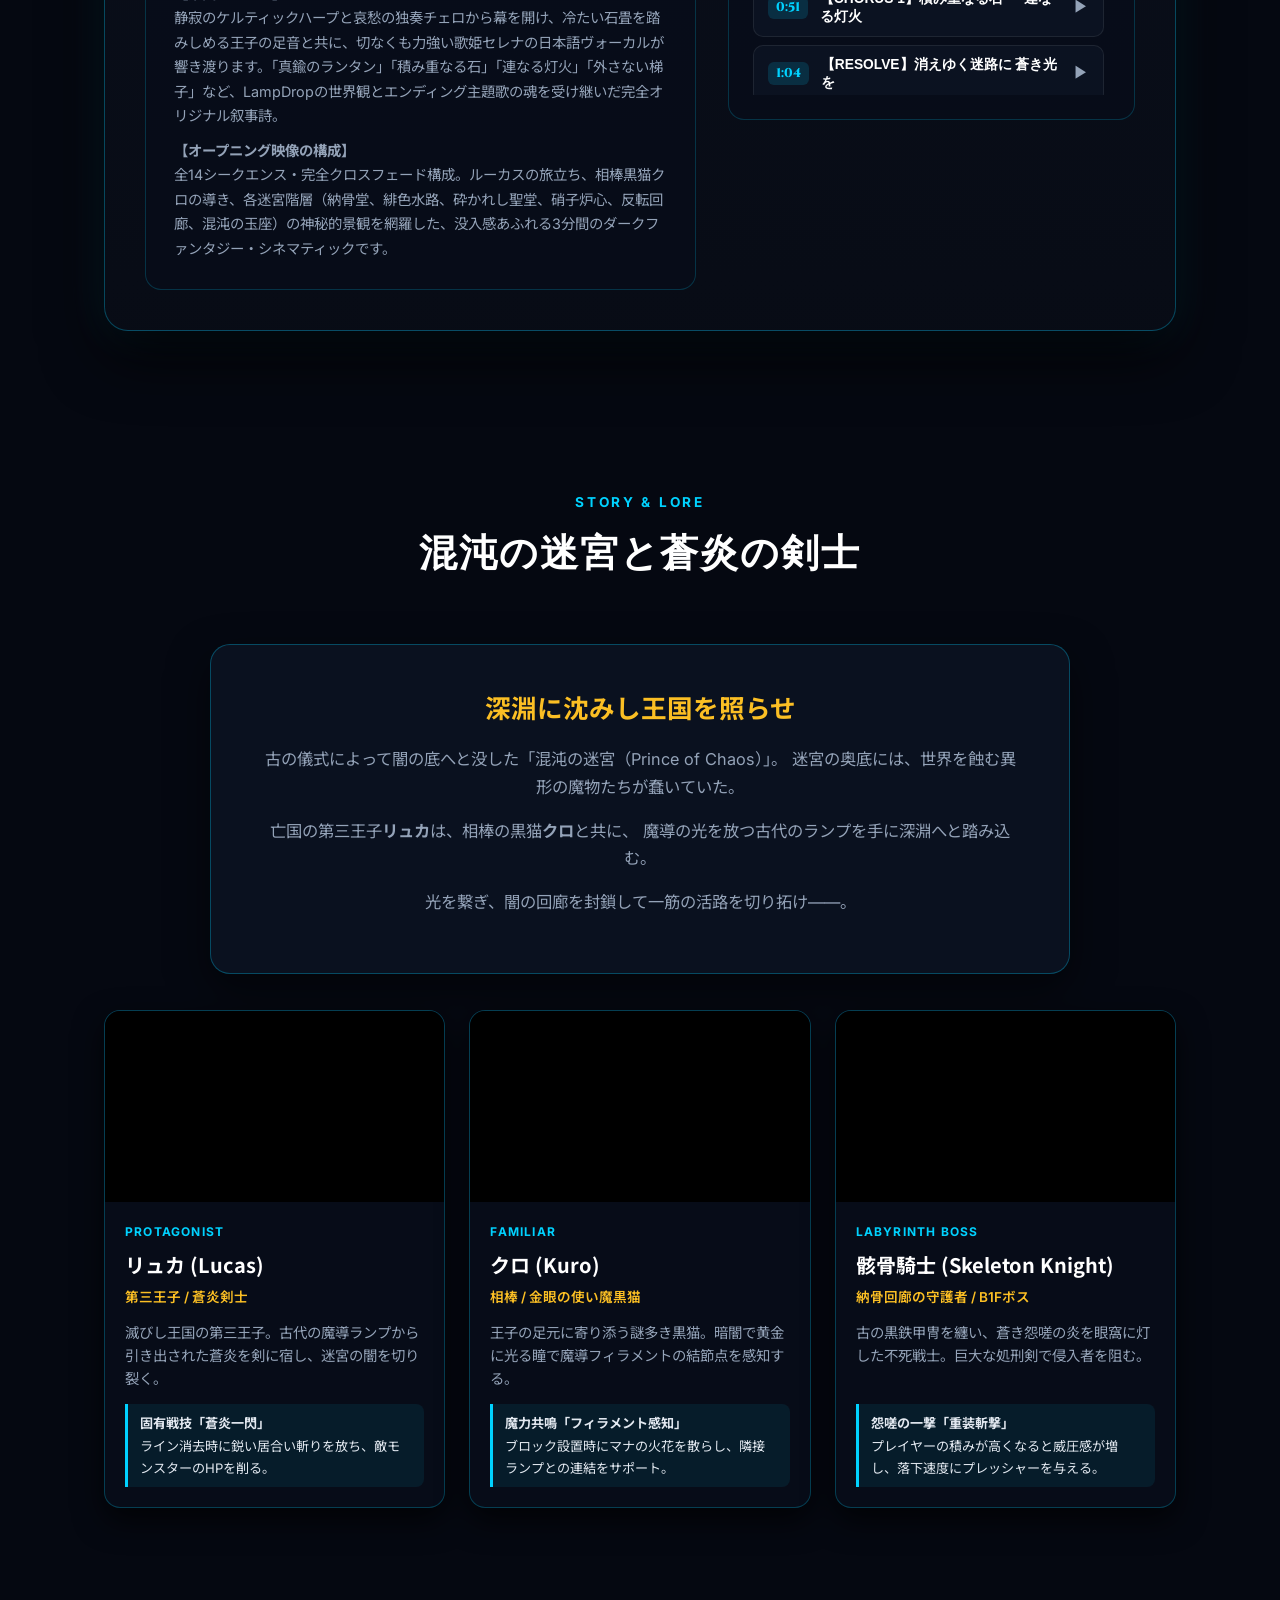
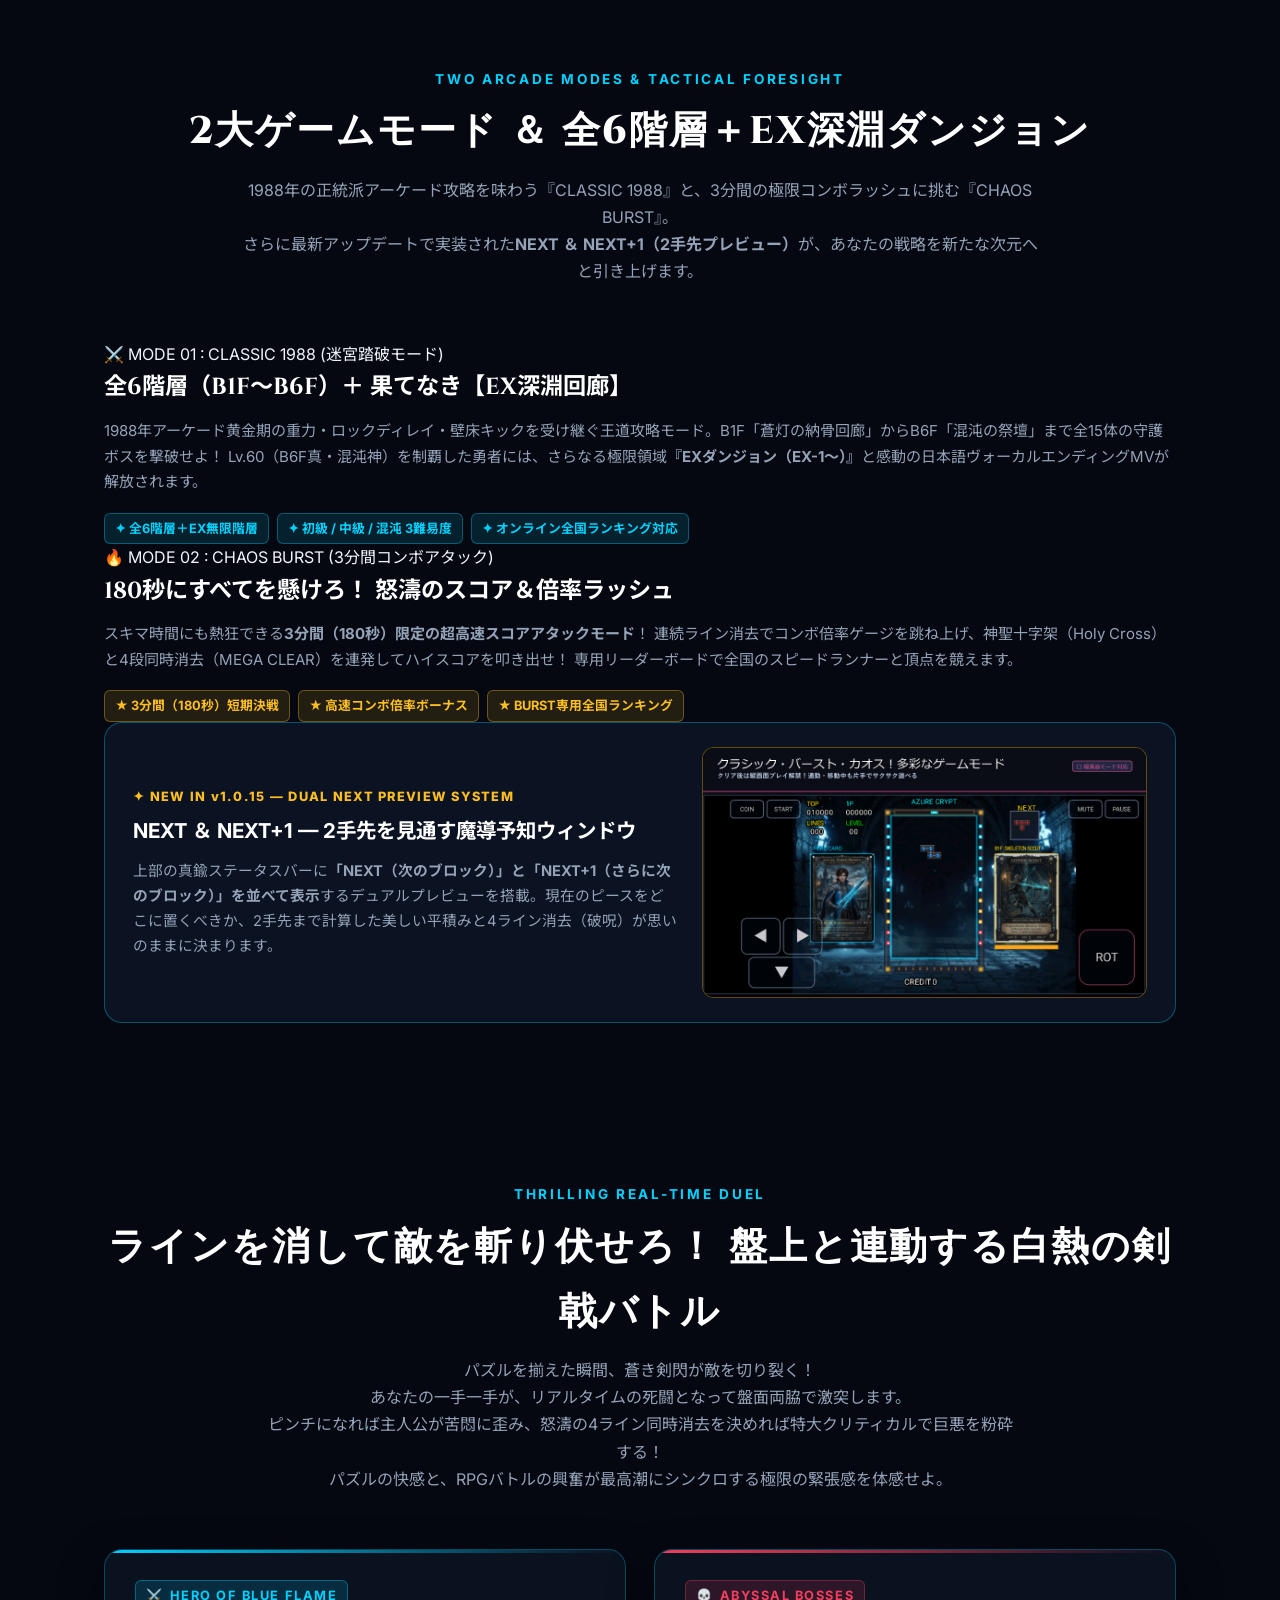
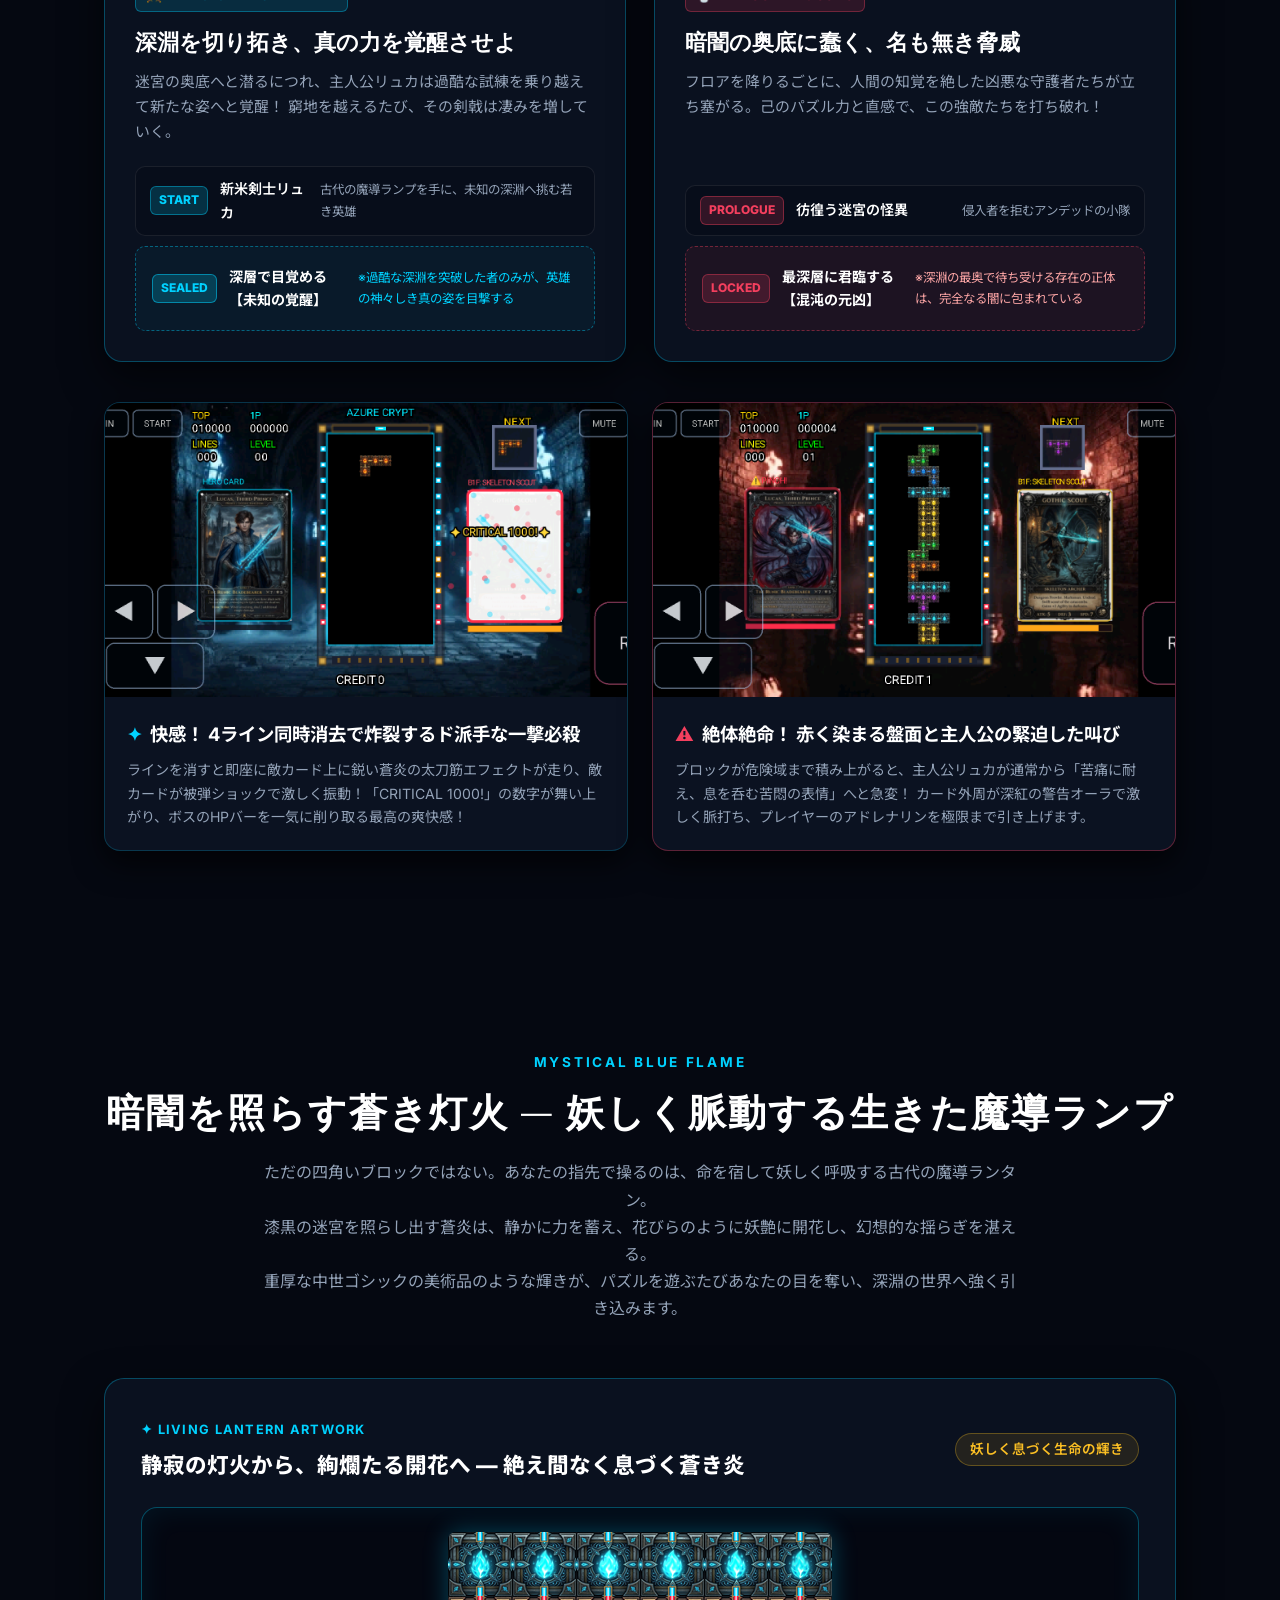
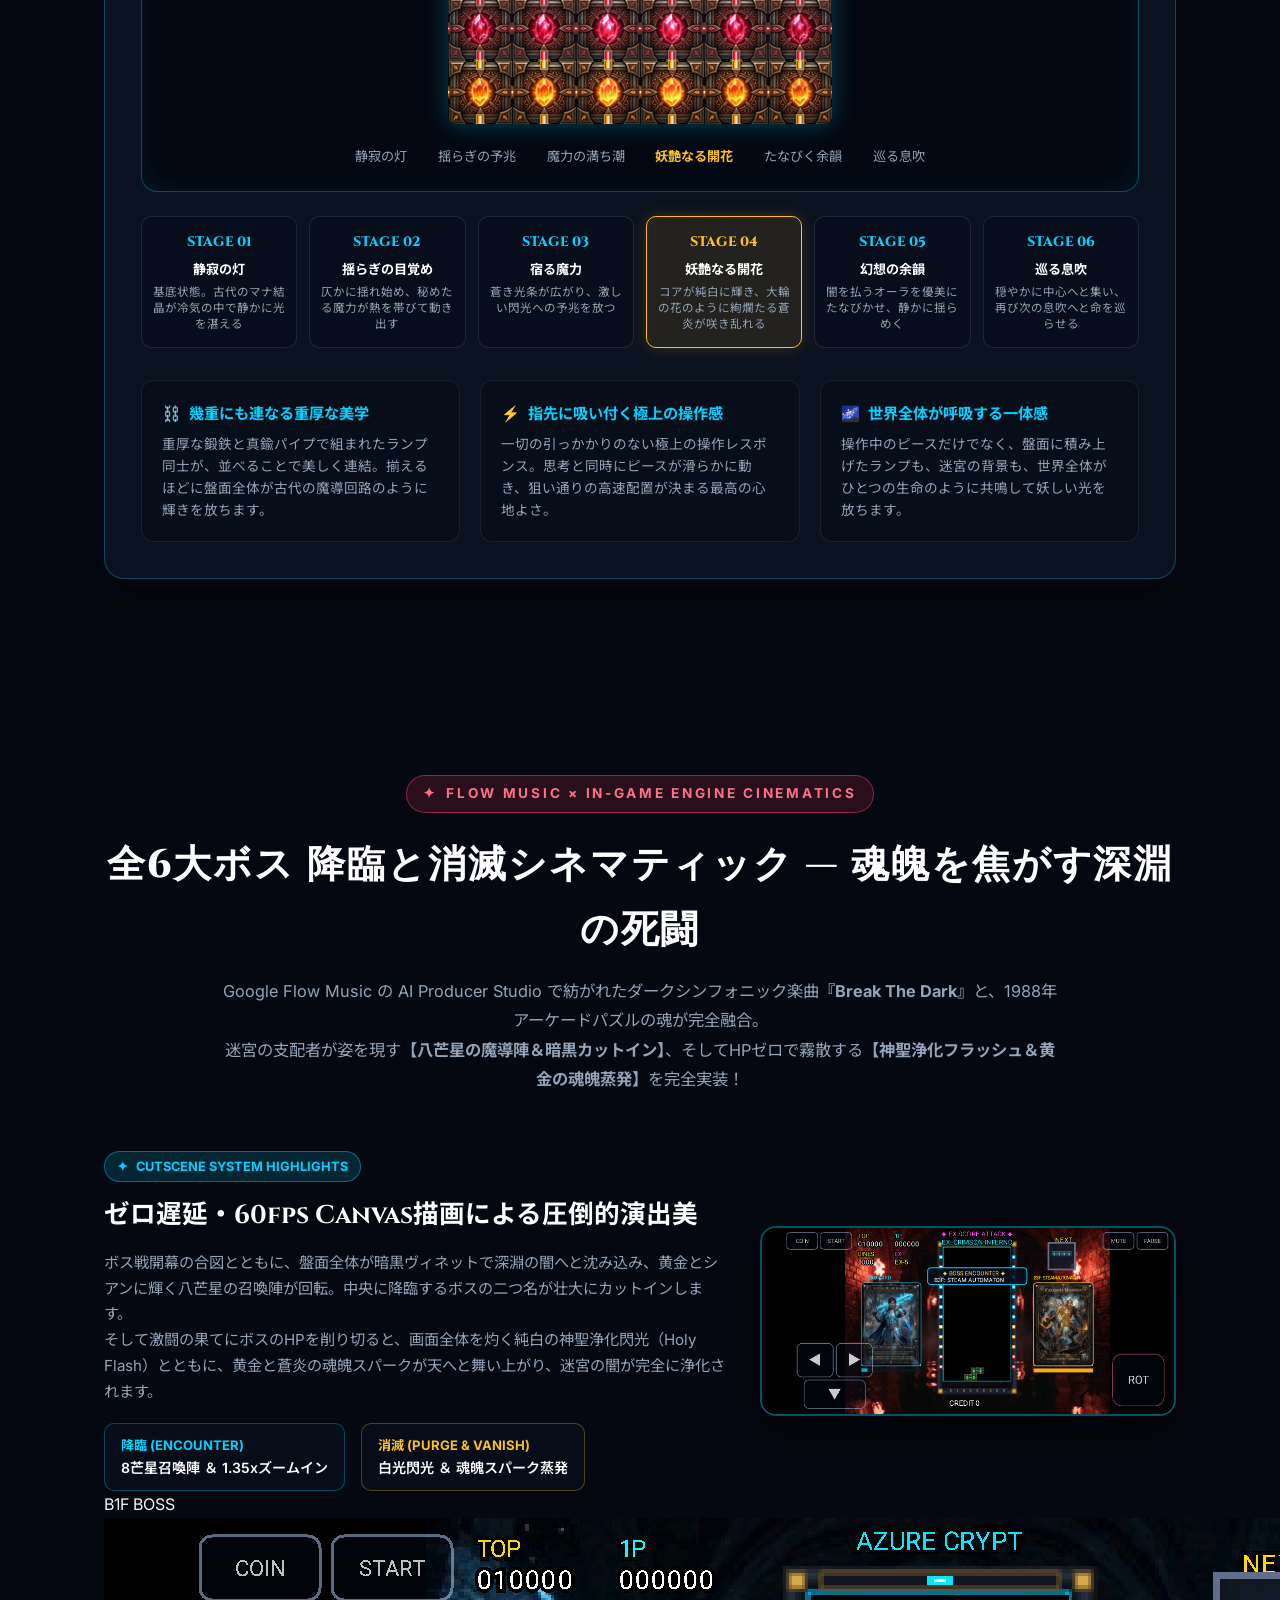
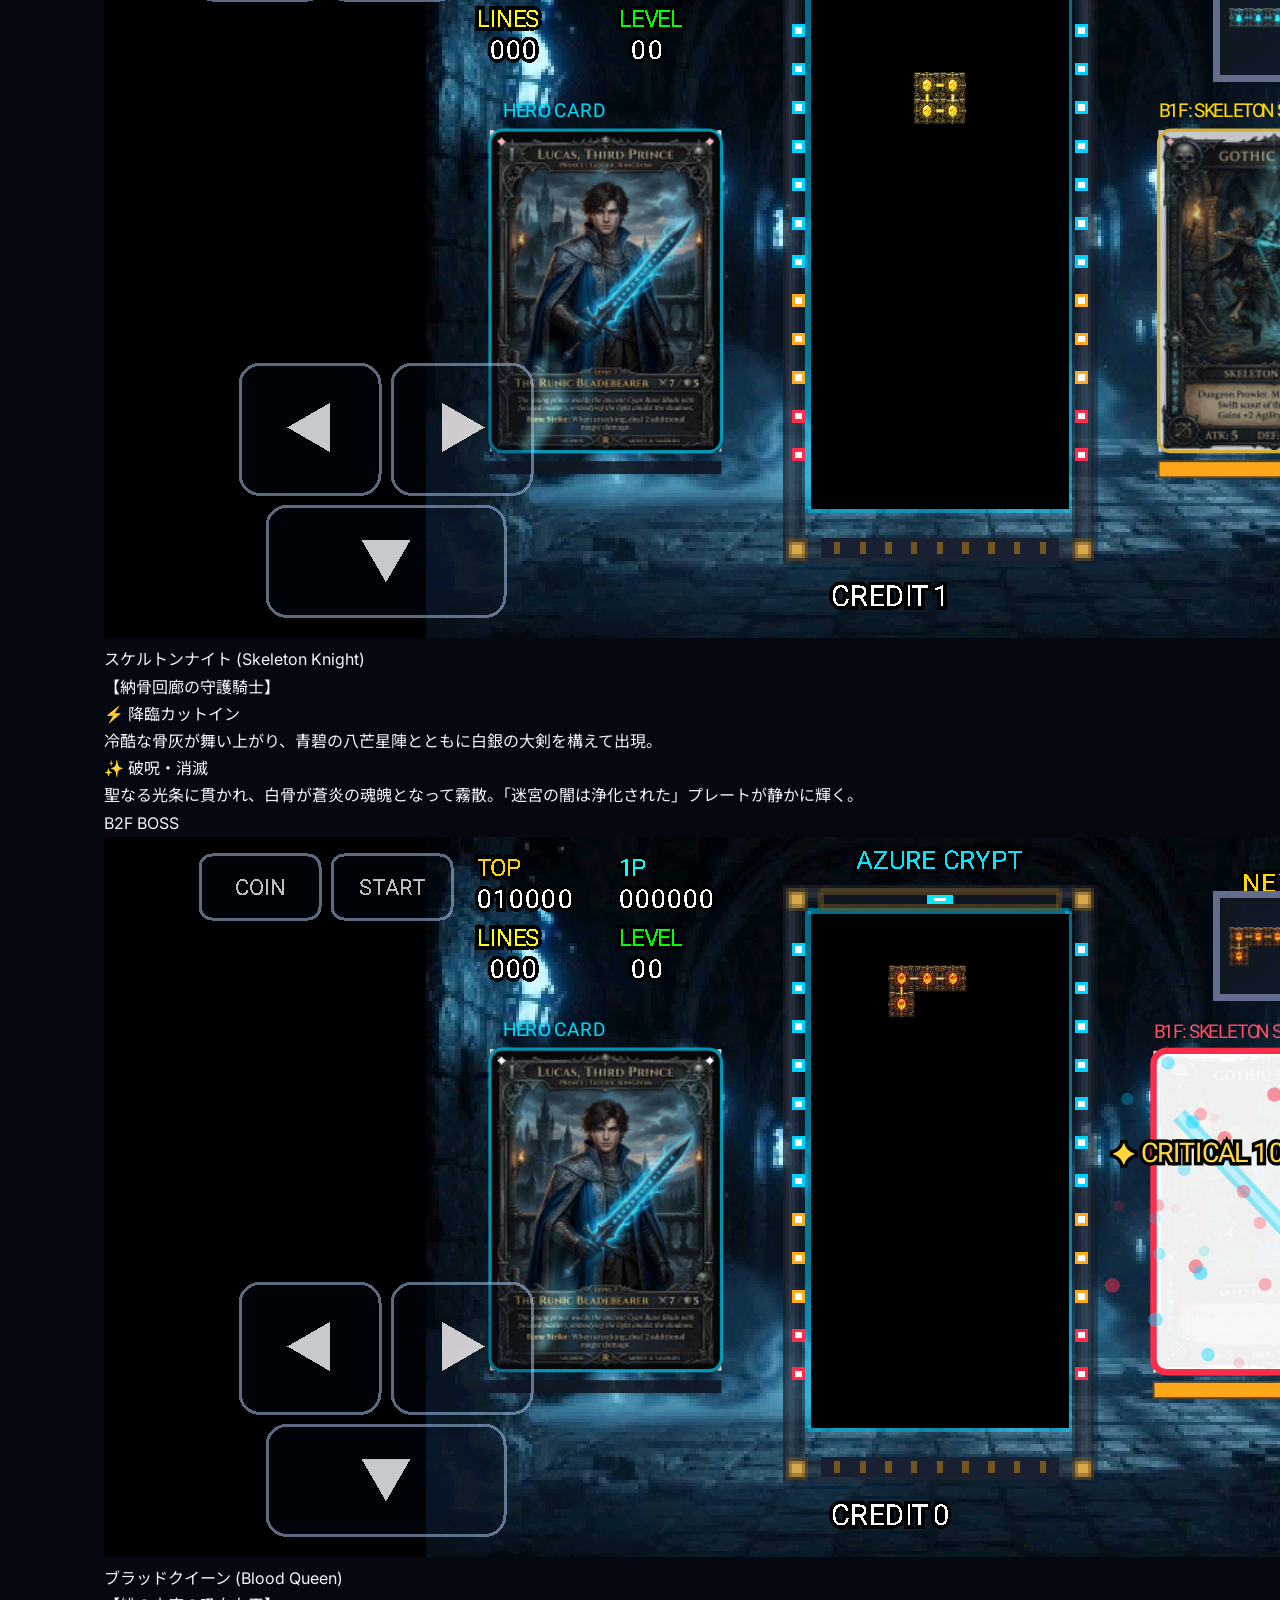
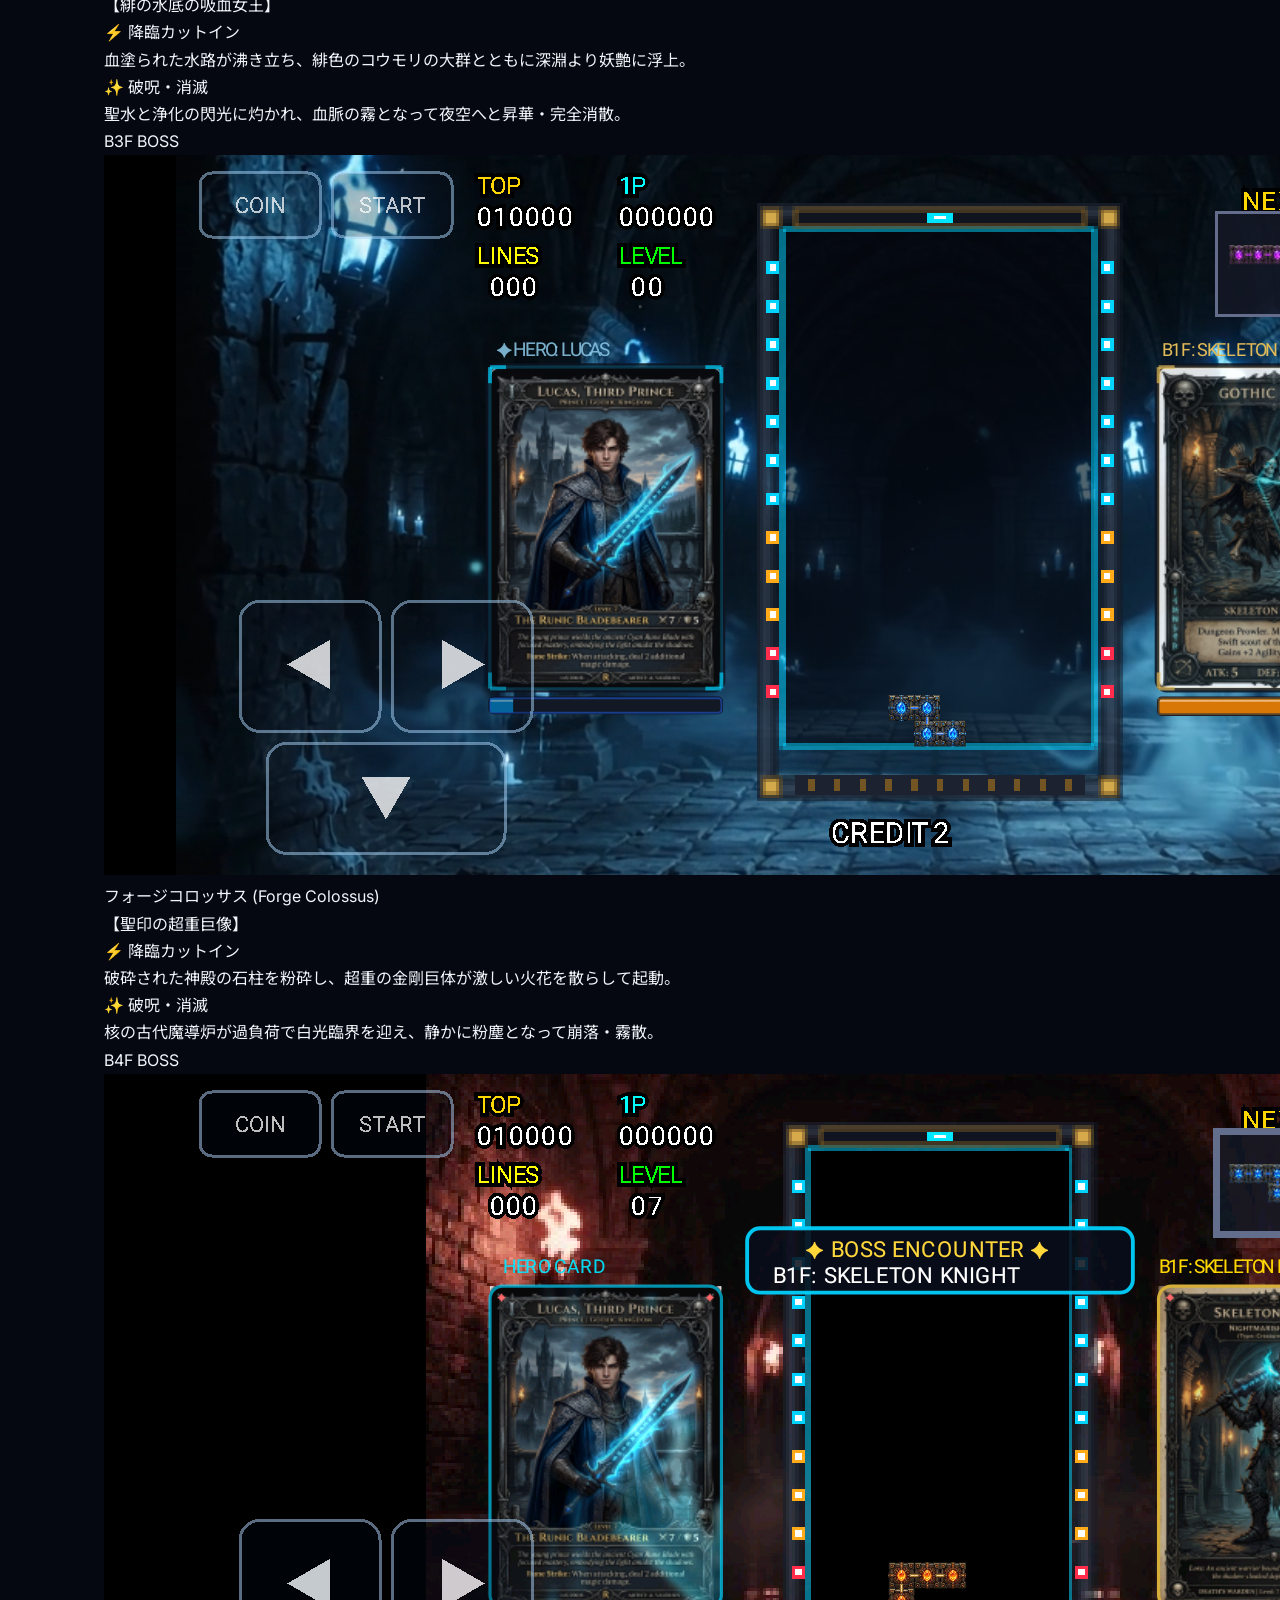
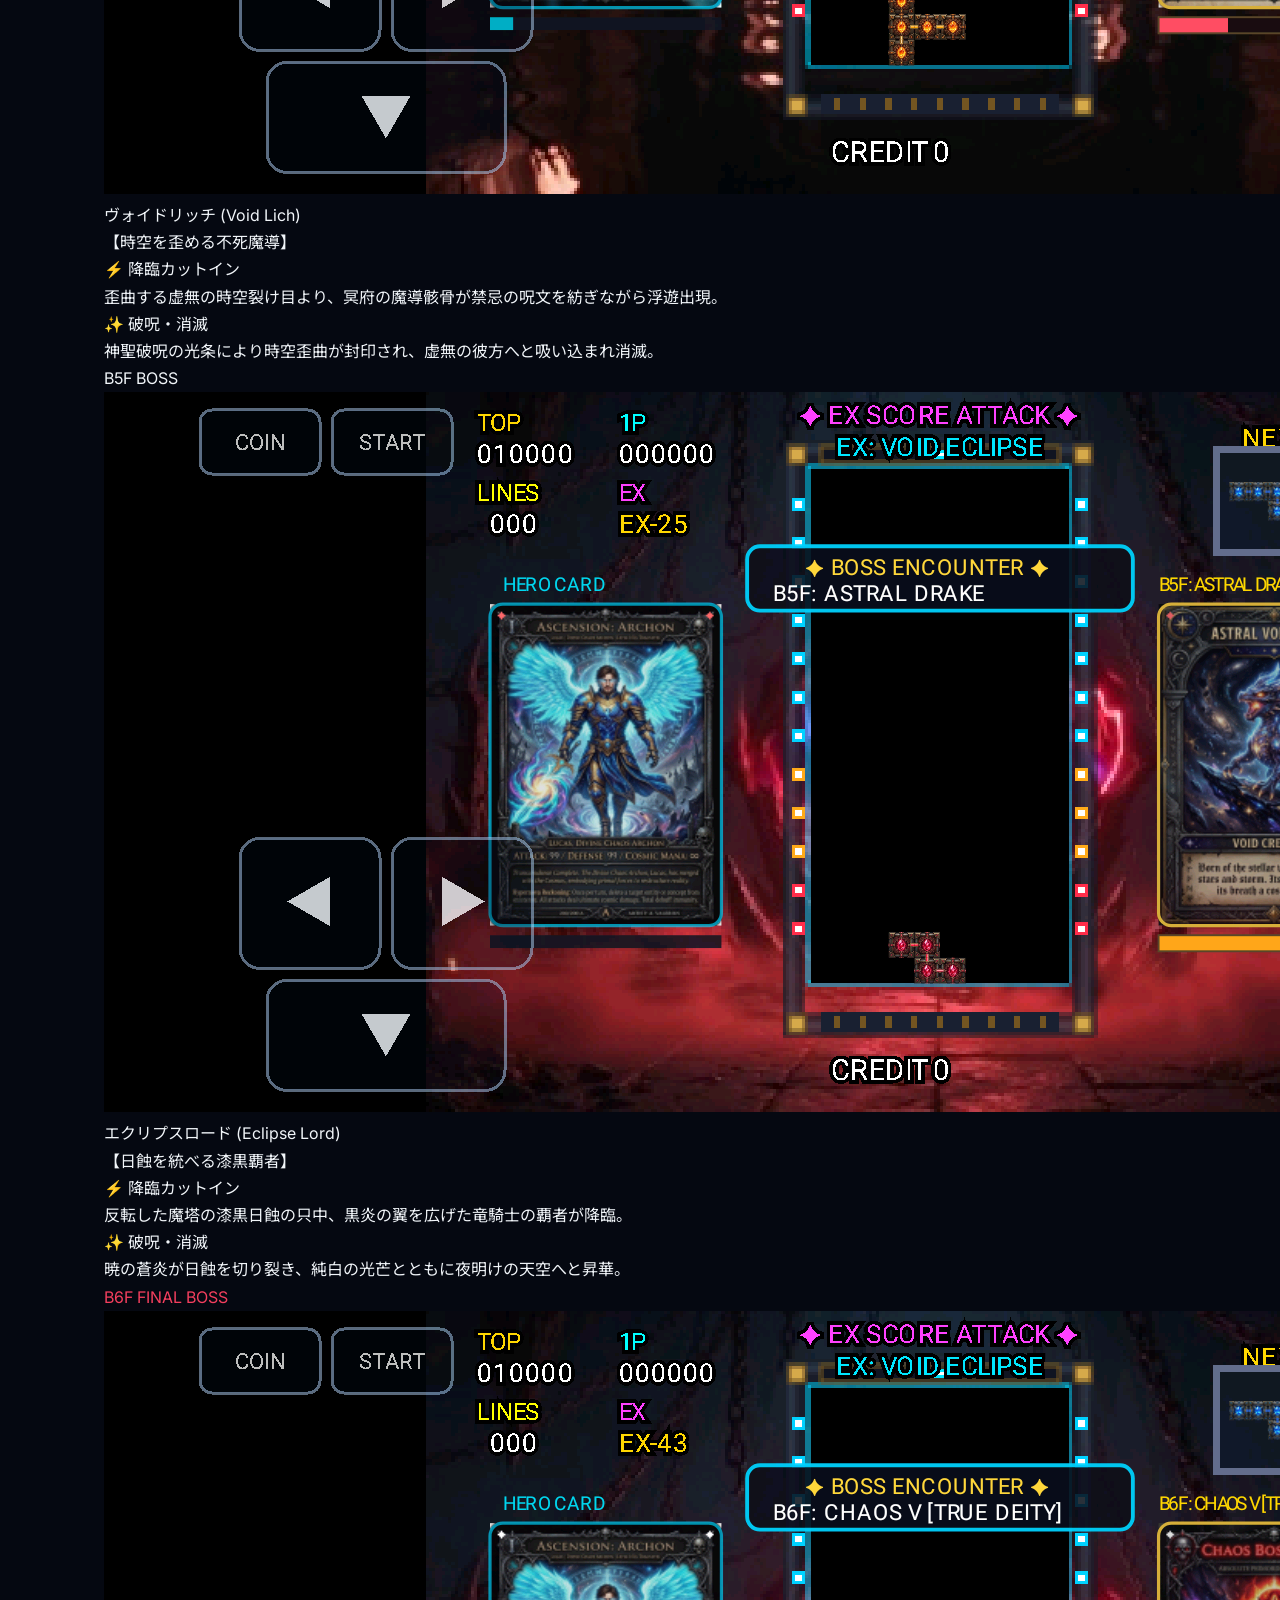
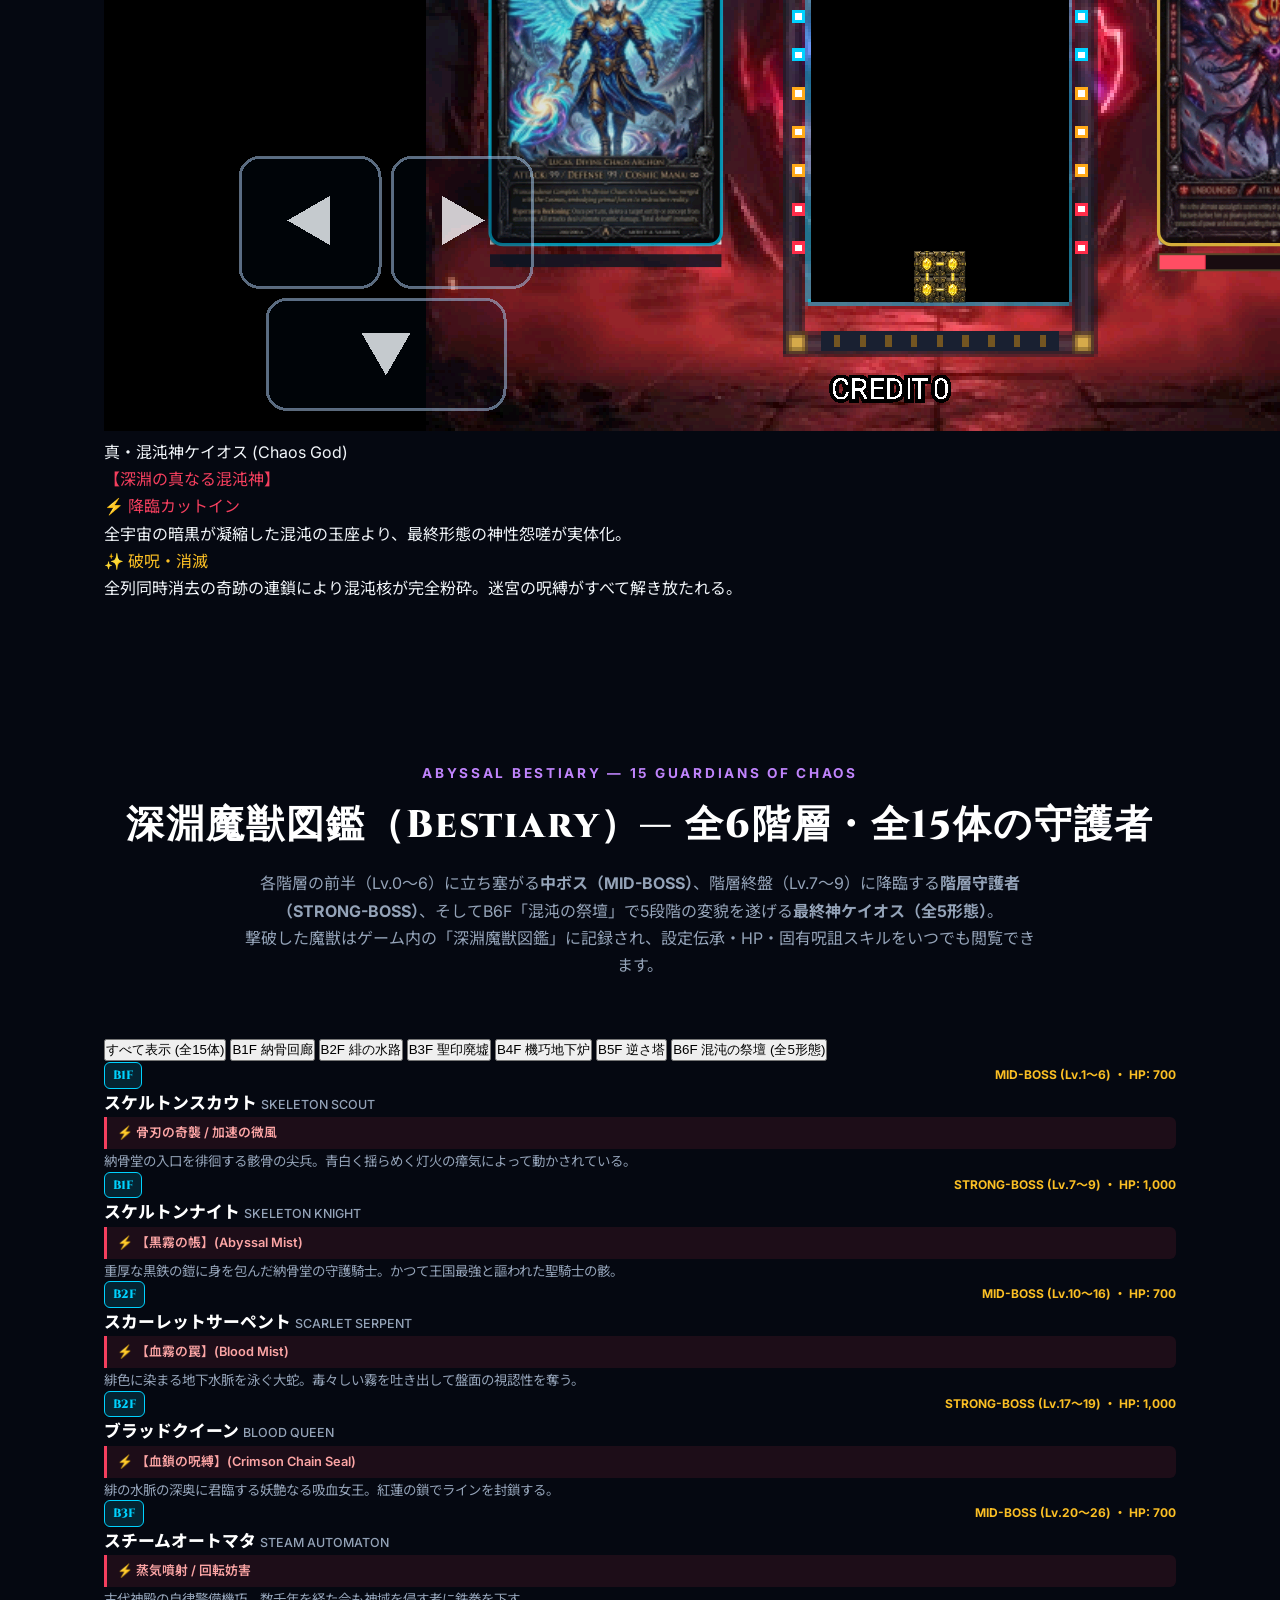
==== commit e37cba44: "feat(lampdrop): update official website to v1.0.15 with patch notes, 15-monster bestiary, bilingual " ====
--- a/lampdrop/index.html
+++ b/lampdrop/index.html
@@ -6,18 +6,62 @@
     <title>LampDrop (ランプドロップ) - 混沌迷宮の蒼き灯火 | Studio LampKeep 公式サイト</title>
     <meta name="description" content="Studio LampKeepが贈る、ダークファンタジー×レトロアーケードパズル『LampDrop（ランプドロップ）』公式サイト。魔法ランプ連結ギミック、リアルタイム背景バトル演出、60fps完全ネイティブ動作。">
     <meta name="keywords" content="LampDrop, ランプドロップ, Studio LampKeep, テトリスライク, パズルゲーム, Android, Prince of Chaos">
-    
+
     <!-- Open Graph / Meta -->
+    <link rel="canonical" href="https://lampkeeper2026.github.io/lampdrop/index.html">
+    <link rel="icon" type="image/png" href="img/icon.png">
+    <link rel="apple-touch-icon" href="img/icon.png">
     <meta property="og:type" content="website">
-    <meta property="og:title" content="LampDrop - 混沌迷宮の蒼き灯火 | Studio LampKeep">
-    <meta property="og:description" content="魔導ランプを繋ぎ、深淵の怪異を斬り伏せろ！1988年アーケードの魂を宿したダークファンタジー・パズル。">
-    <meta property="og:image" content="img/battle_title.png">
-    
+    <meta property="og:site_name" content="Studio LampKeep (蒼灯機関)">
+    <meta property="og:url" content="https://lampkeeper2026.github.io/lampdrop/index.html">
+    <meta property="og:title" content="LampDrop - 混沌迷宮の蒼き灯火 | Studio LampKeep 公式サイト">
+    <meta property="og:description" content="魔導ランプを繋ぎ、深淵の怪異を斬り伏せろ！1988年アーケードの魂を宿した中世ゴシック・ダークファンタジー高速パズル（v1.0.15 最新版）。">
+    <meta property="og:image" content="https://lampkeeper2026.github.io/lampdrop/store_promo/feature_graphic.png">
+    <meta property="og:locale" content="ja_JP">
+    <meta property="og:locale:alternate" content="en_US">
+    <meta name="twitter:card" content="summary_large_image">
+    <meta name="twitter:title" content="LampDrop - 混沌迷宮の蒼き灯火 | Studio LampKeep">
+    <meta name="twitter:description" content="一列消せば、敵を両断！1988年アーケード直系の操作感×リアルタイム剣戟バトル×主題歌MV。初級(EASY)1.0秒着地猶予＆1行破呪搭載！">
+    <meta name="twitter:image" content="https://lampkeeper2026.github.io/lampdrop/store_promo/feature_graphic.png">
+
+    <!-- Structured Data (JSON-LD) -->
+    <script type="application/ld+json">
+    {
+      "@context": "https://schema.org",
+      "@type": ["VideoGame", "SoftwareApplication"],
+      "name": "LampDrop - 混沌迷宮の蒼き灯火 (Block Drop 1988)",
+      "alternateName": ["LampDrop: Chaos Labyrinth", "ランプドロップ"],
+      "operatingSystem": "Android 8.0+",
+      "applicationCategory": "GameApplication",
+      "genre": ["Action Puzzle", "Dark Fantasy", "Arcade"],
+      "softwareVersion": "1.0.15",
+      "url": "https://lampkeeper2026.github.io/lampdrop/index.html",
+      "image": "https://lampkeeper2026.github.io/lampdrop/store_promo/feature_graphic.png",
+      "screenshot": [
+        "https://lampkeeper2026.github.io/lampdrop/store_promo/promo_01_title.png",
+        "https://lampkeeper2026.github.io/lampdrop/store_promo/promo_02_battle.png",
+        "https://lampkeeper2026.github.io/lampdrop/store_promo/promo_03_howto.png",
+        "https://lampkeeper2026.github.io/lampdrop/store_promo/promo_04_mv_bestiary.png"
+      ],
+      "author": {
+        "@type": "Organization",
+        "name": "Studio LampKeep (蒼灯機関)",
+        "url": "https://lampkeeper2026.github.io/"
+      },
+      "offers": {
+        "@type": "Offer",
+        "price": "0",
+        "priceCurrency": "JPY",
+        "description": "Free to play with optional one-time Premium Pass (¥600 JPY)"
+      }
+    }
+    </script>
+
     <!-- Google Fonts -->
     <link rel="preconnect" href="https://fonts.googleapis.com">
     <link rel="preconnect" href="https://fonts.gstatic.com" crossorigin>
     <link href="https://fonts.googleapis.com/css2?family=Cinzel:wght@600;700;900&family=Inter:wght@300;400;600;700&family=Noto+Sans+JP:wght@400;500;700;900&display=swap" rel="stylesheet">
-    
+
     <style>
         :root {
             --bg-deep: #050811;
@@ -1599,8 +1643,482 @@
             .mv-theater-card {
                 padding: 20px 16px;
             }
-            .mv-details-grid {
+        /* ===================================================
+           Boss Encounter & Vanish Cinematics Section Styles
+           =================================================== */
+        .boss-cine-hero {
+            background: linear-gradient(180deg, rgba(13, 20, 36, 0.95) 0%, rgba(8, 12, 22, 0.98) 100%);
+            border: 1px solid var(--border-glow);
+            border-radius: 24px;
+            padding: 40px;
+            box-shadow: 0 24px 60px rgba(0, 0, 0, 0.8), 0 0 40px rgba(0, 210, 255, 0.15);
+            margin-bottom: 36px;
+            position: relative;
+            overflow: hidden;
+        }
+
+        .boss-cine-hero::before {
+            content: '';
+            position: absolute;
+            top: 0;
+            left: 0;
+            right: 0;
+            height: 3px;
+            background: linear-gradient(90deg, #f43f5e, #00d2ff, #fbbf24);
+        }
+
+        .boss-cine-grid {
+            display: grid;
+            grid-template-columns: repeat(3, 1fr);
+            gap: 24px;
+            margin-top: 32px;
+        }
+
+        .boss-cine-card {
+            background: rgba(8, 14, 28, 0.9);
+            border: 1px solid rgba(255, 255, 255, 0.1);
+            border-radius: 18px;
+            overflow: hidden;
+            box-shadow: 0 12px 32px rgba(0, 0, 0, 0.7);
+            transition: all 0.3s ease;
+            display: flex;
+            flex-direction: column;
+            position: relative;
+        }
+
+        .boss-cine-card:hover {
+            transform: translateY(-6px);
+            border-color: var(--accent-cyan);
+            box-shadow: 0 18px 40px rgba(0, 210, 255, 0.25);
+        }
+
+        .boss-cine-card.chaos-card:hover {
+            border-color: var(--accent-crimson);
+            box-shadow: 0 18px 40px rgba(244, 63, 94, 0.35);
+        }
+
+        .boss-cine-media {
+            position: relative;
+            aspect-ratio: 16 / 10;
+            background: #02040a;
+            overflow: hidden;
+            border-bottom: 1px solid rgba(255, 255, 255, 0.08);
+            display: flex;
+            align-items: center;
+            justify-content: center;
+        }
+
+        .boss-cine-media img {
+            width: 100%;
+            height: 100%;
+            object-fit: cover;
+            transition: transform 0.4s ease;
+        }
+
+        .boss-cine-card:hover .boss-cine-media img {
+            transform: scale(1.05);
+        }
+
+        .boss-cine-badge {
+            position: absolute;
+            top: 12px;
+            left: 12px;
+            font-family: 'Cinzel', serif;
+            font-size: 0.75rem;
+            font-weight: 800;
+            padding: 4px 10px;
+            border-radius: 6px;
+            background: rgba(5, 8, 17, 0.85);
+            backdrop-filter: blur(8px);
+            border: 1px solid rgba(0, 210, 255, 0.4);
+            color: var(--accent-cyan);
+        }
+
+        .boss-cine-body {
+            padding: 22px;
+            flex-grow: 1;
+            display: flex;
+            flex-direction: column;
+        }
+
+        .boss-cine-title {
+            font-family: 'Noto Sans JP', sans-serif;
+            font-size: 1.15rem;
+            font-weight: 700;
+            color: #ffffff;
+            margin-bottom: 4px;
+        }
+
+        .boss-cine-epithet {
+            font-size: 0.82rem;
+            color: var(--accent-gold);
+            font-weight: 600;
+            margin-bottom: 14px;
+        }
+
+        .cine-phase-box {
+            background: rgba(13, 20, 36, 0.8);
+            border: 1px solid rgba(255, 255, 255, 0.06);
+            border-radius: 10px;
+            padding: 10px 12px;
+            margin-bottom: 10px;
+            font-size: 0.82rem;
+            line-height: 1.55;
+        }
+
+        .cine-phase-tag {
+            display: inline-flex;
+            align-items: center;
+            gap: 6px;
+            font-weight: 700;
+            font-size: 0.75rem;
+            margin-bottom: 4px;
+        }
+
+        .tag-spawn {
+            color: var(--accent-cyan);
+        }
+
+        .tag-vanish {
+            color: #fb7185;
+        }
+
+        @media (max-width: 900px) {
+            .boss-cine-grid {
                 grid-template-columns: 1fr;
+            }
+        }
+
+        /* ===================================================
+           Enhanced Gothic Brass Frame, Language Toggle & New Sections
+           =================================================== */
+        .nav-controls {
+            display: flex;
+            align-items: center;
+            gap: 10px;
+        }
+
+        .lang-switch-btn {
+            display: inline-flex;
+            align-items: center;
+            gap: 6px;
+            background: linear-gradient(135deg, rgba(251, 191, 36, 0.18), rgba(0, 210, 255, 0.15));
+            border: 1px solid rgba(251, 191, 36, 0.55);
+            color: var(--accent-gold);
+            font-size: 0.82rem;
+            font-weight: 800;
+            padding: 6px 14px;
+            border-radius: 999px;
+            cursor: pointer;
+            transition: all 0.2s ease;
+            white-space: nowrap;
+            box-shadow: 0 0 14px rgba(251, 191, 36, 0.22);
+        }
+
+        .lang-switch-btn:hover {
+            background: rgba(251, 191, 36, 0.3);
+            transform: translateY(-1px);
+            box-shadow: 0 0 20px rgba(251, 191, 36, 0.45);
+        }
+
+        .mobile-nav-toggle {
+            display: none;
+            background: rgba(0, 210, 255, 0.12);
+            border: 1px solid rgba(0, 210, 255, 0.4);
+            color: var(--accent-cyan);
+            border-radius: 8px;
+            padding: 6px 10px;
+            font-size: 1.1rem;
+            cursor: pointer;
+        }
+
+        nav {
+            display: flex;
+            align-items: center;
+            flex-wrap: wrap;
+            gap: 14px;
+        }
+
+        nav a {
+            margin-left: 0;
+            font-size: 0.85rem;
+            white-space: nowrap;
+        }
+
+        @media (max-width: 1080px) {
+            .mobile-nav-toggle {
+                display: inline-flex;
+                align-items: center;
+                justify-content: center;
+            }
+            nav {
+                display: none;
+                width: 100%;
+                flex-direction: column;
+                align-items: flex-start;
+                background: rgba(5, 8, 17, 0.98);
+                border-top: 1px solid rgba(0, 210, 255, 0.2);
+                padding: 16px 0 8px;
+                margin-top: 12px;
+                gap: 12px;
+            }
+            nav.open {
+                display: flex;
+            }
+            .nav-inner {
+                flex-wrap: wrap;
+            }
+        }
+
+        /* What's New / Patch Notes Banner */
+        .whats-new-box {
+            max-width: var(--max-w);
+            margin: 0 auto 24px;
+            padding: 0 24px;
+        }
+
+        .whats-new-card {
+            background: linear-gradient(135deg, rgba(13, 22, 42, 0.94), rgba(8, 13, 26, 0.98));
+            border: 1px solid rgba(251, 191, 36, 0.45);
+            border-radius: 20px;
+            padding: 28px 32px;
+            box-shadow: 0 16px 44px rgba(0, 0, 0, 0.75), 0 0 28px rgba(251, 191, 36, 0.15);
+            position: relative;
+            overflow: hidden;
+        }
+
+        .whats-new-card::before {
+            content: '';
+            position: absolute;
+            top: 0;
+            left: 0;
+            right: 0;
+            height: 3px;
+            background: linear-gradient(90deg, var(--accent-gold), var(--accent-cyan), var(--accent-crimson));
+        }
+
+        .whats-new-header {
+            display: flex;
+            justify-content: space-between;
+            align-items: center;
+            flex-wrap: wrap;
+            gap: 12px;
+            margin-bottom: 18px;
+        }
+
+        .whats-new-grid {
+            display: grid;
+            grid-template-columns: repeat(auto-fit, minmax(235px, 1fr));
+            gap: 16px;
+        }
+
+        .patch-item {
+            background: rgba(5, 8, 17, 0.78);
+            border: 1px solid rgba(0, 210, 255, 0.24);
+            border-radius: 12px;
+            padding: 16px;
+            transition: transform 0.2s ease, border-color 0.2s ease;
+        }
+
+        .patch-item:hover {
+            transform: translateY(-3px);
+            border-color: var(--accent-gold);
+        }
+
+        .patch-tag {
+            display: inline-block;
+            font-size: 0.72rem;
+            font-weight: 800;
+            padding: 2px 8px;
+            border-radius: 6px;
+            background: rgba(0, 210, 255, 0.15);
+            color: var(--accent-cyan);
+            border: 1px solid rgba(0, 210, 255, 0.35);
+            margin-bottom: 8px;
+        }
+
+        .patch-tag.gold {
+            background: rgba(251, 191, 36, 0.15);
+            color: var(--accent-gold);
+            border-color: rgba(251, 191, 36, 0.4);
+        }
+
+        .patch-tag.green {
+            background: rgba(74, 222, 128, 0.15);
+            color: #4ade80;
+            border-color: rgba(74, 222, 128, 0.4);
+        }
+
+        /* Game Modes Showcase */
+        .modes-grid {
+            display: grid;
+            grid-template-columns: 1fr 1fr;
+            gap: 28px;
+            margin-bottom: 28px;
+        }
+
+        .mode-card {
+            background: linear-gradient(160deg, rgba(13, 20, 36, 0.94), rgba(7, 11, 22, 0.98));
+            border: 1px solid rgba(0, 210, 255, 0.38);
+            border-radius: 20px;
+            padding: 32px;
+            box-shadow: 0 16px 40px rgba(0, 0, 0, 0.65);
+            position: relative;
+            overflow: hidden;
+            display: flex;
+            flex-direction: column;
+        }
+
+        .mode-card.burst-mode {
+            border-color: rgba(251, 191, 36, 0.45);
+        }
+
+        .mode-badge {
+            display: inline-flex;
+            align-items: center;
+            gap: 6px;
+            font-family: 'Cinzel', serif;
+            font-size: 0.78rem;
+            font-weight: 800;
+            letter-spacing: 0.1em;
+            padding: 4px 12px;
+            border-radius: 999px;
+            width: fit-content;
+            margin-bottom: 14px;
+            background: rgba(0, 210, 255, 0.15);
+            color: var(--accent-cyan);
+            border: 1px solid rgba(0, 210, 255, 0.4);
+        }
+
+        .mode-card.burst-mode .mode-badge {
+            background: rgba(251, 191, 36, 0.15);
+            color: var(--accent-gold);
+            border-color: rgba(251, 191, 36, 0.45);
+        }
+
+        /* Bestiary Interactive Section */
+        .bestiary-card {
+            background: var(--bg-surface);
+            border: 1px solid var(--border-glow);
+            border-radius: 22px;
+            padding: 32px;
+            box-shadow: 0 18px 48px rgba(0, 0, 0, 0.7);
+        }
+
+        .bestiary-filter-bar {
+            display: flex;
+            flex-wrap: wrap;
+            gap: 10px;
+            margin-bottom: 24px;
+            justify-content: center;
+        }
+
+        .bestiary-tab {
+            background: rgba(8, 14, 26, 0.85);
+            border: 1px solid rgba(255, 255, 255, 0.12);
+            color: var(--text-secondary);
+            padding: 8px 16px;
+            border-radius: 999px;
+            font-size: 0.85rem;
+            font-weight: 700;
+            cursor: pointer;
+            transition: all 0.2s ease;
+        }
+
+        .bestiary-tab:hover, .bestiary-tab.active {
+            background: rgba(0, 210, 255, 0.18);
+            border-color: var(--accent-cyan);
+            color: #ffffff;
+            box-shadow: 0 0 14px rgba(0, 210, 255, 0.28);
+        }
+
+        .bestiary-roster-grid {
+            display: grid;
+            grid-template-columns: repeat(auto-fill, minmax(310px, 1fr));
+            gap: 18px;
+        }
+
+        .monster-entry {
+            background: rgba(7, 12, 24, 0.92);
+            border: 1px solid rgba(0, 210, 255, 0.22);
+            border-radius: 14px;
+            padding: 18px;
+            transition: transform 0.2s ease, border-color 0.2s ease;
+            display: flex;
+            flex-direction: column;
+            gap: 8px;
+        }
+
+        .monster-entry:hover {
+            transform: translateY(-4px);
+            border-color: var(--accent-cyan);
+        }
+
+        .monster-entry.final-form {
+            border-color: rgba(244, 63, 94, 0.38);
+        }
+
+        /* Lightbox Modal */
+        .lightbox-overlay {
+            position: fixed;
+            inset: 0;
+            background: rgba(3, 5, 12, 0.92);
+            backdrop-filter: blur(10px);
+            z-index: 9999;
+            display: none;
+            align-items: center;
+            justify-content: center;
+            padding: 24px;
+        }
+
+        .lightbox-overlay.open {
+            display: flex;
+        }
+
+        .lightbox-box {
+            max-width: 960px;
+            width: 100%;
+            text-align: center;
+            position: relative;
+        }
+
+        .lightbox-box img {
+            max-height: 82vh;
+            max-width: 100%;
+            border-radius: 14px;
+            border: 2px solid var(--accent-cyan);
+            box-shadow: 0 20px 60px rgba(0, 0, 0, 0.9), 0 0 30px rgba(0, 210, 255, 0.3);
+        }
+
+        .lightbox-close {
+            position: absolute;
+            top: -16px;
+            right: -8px;
+            background: rgba(244, 63, 94, 0.9);
+            color: #fff;
+            border: none;
+            width: 38px;
+            height: 38px;
+            border-radius: 50%;
+            font-size: 1.2rem;
+            font-weight: 800;
+            cursor: pointer;
+            box-shadow: 0 4px 14px rgba(0,0,0,0.6);
+        }
+
+        .gallery-item {
+            cursor: zoom-in;
+        }
+
+        @media (max-width: 900px) {
+            .modes-grid {
+                grid-template-columns: 1fr;
+            }
+            .whats-new-card {
+                padding: 22px 18px;
+            }
+            .bestiary-card {
+                padding: 20px 16px;
             }
         }
     </style>
@@ -1620,49 +2138,61 @@
                     <div class="brand-studio">Studio LampKeep</div>
                 </div>
             </a>
-            <nav>
-                <a href="https://lampkeeper2026.github.io/" target="_blank" rel="noopener" style="color: var(--accent-gold); font-weight: 600;">✦ 公式ポータル</a>
-                <a href="#opening-mv" style="color: var(--accent-gold); font-weight: 700;">🎬 オープニングMV</a>
-                <a href="#story">世界観</a>
-                <a href="#cards" style="color: var(--accent-cyan); font-weight: 700;">⚔️ 剣戟バトル</a>
-                <a href="#flame-anim">🔥 蒼き灯火</a>
-                <a href="#curses" style="color: var(--accent-crimson); font-weight: 700;">💀 深淵の罠と呪縛</a>
-                <a href="#features">魅惑の特徴</a>
-                <a href="#premium" style="color: var(--accent-gold); font-weight: 700;">★ プレミアムパス (作業用MV)</a>
-                <a href="#gallery">画面写真</a>
-                <a href="#dungeons">迷宮シネマティック</a>
-                <a href="#soundtrack">BGM試聴</a>
-                <a href="#leaderboard" style="color: var(--accent-gold); font-weight: 700;">🏆 全国ランキング</a>
-                <a href="#specs">製品情報</a>
-                <a href="https://lampkeeper2026.github.io/lampdrop-privacy.html" style="color: var(--accent-cyan); font-weight: 600;">プライバシーポリシー</a>
+            <div class="nav-controls">
+                <button id="langToggleBtn" class="lang-switch-btn" onclick="togglePageLanguage()" aria-label="Switch Language">
+                    🌐 EN / 日本語
+                </button>
+                <button class="mobile-nav-toggle" onclick="document.getElementById('mainNav').classList.toggle('open')" aria-label="Toggle Menu">
+                    ☰
+                </button>
+            </div>
+            <nav id="mainNav">
+                <a href="https://lampkeeper2026.github.io/" target="_blank" rel="noopener" style="color: var(--accent-gold); font-weight: 600;" data-ja="✦ 公式ポータル" data-en="✦ Official Portal">✦ 公式ポータル</a>
+                <a href="#whats-new" style="color: #4ade80; font-weight: 700;" data-ja="🆕 最新情報 v1.0.15" data-en="🆕 What's New v1.0.15">🆕 最新情報 v1.0.15</a>
+                <a href="#opening-mv" style="color: var(--accent-gold); font-weight: 700;" data-ja="🎬 主題歌MV" data-en="🎬 Theme MV">🎬 主題歌MV</a>
+                <a href="#modes" style="color: var(--accent-cyan); font-weight: 700;" data-ja="🕹️ ゲームモード" data-en="🕹️ Game Modes">🕹️ ゲームモード</a>
+                <a href="#cards" style="color: var(--accent-cyan); font-weight: 700;" data-ja="⚔️ 剣戟バトル" data-en="⚔️ Sword Combat">⚔️ 剣戟バトル</a>
+                <a href="#boss-cinematics" style="color: #fb7185; font-weight: 700;" data-ja="⚡ 降臨＆消滅" data-en="⚡ Boss Cutscenes">⚡ 降臨＆消滅</a>
+                <a href="#bestiary" style="color: #c084fc; font-weight: 700;" data-ja="📖 魔獣図鑑" data-en="📖 Bestiary">📖 魔獣図鑑</a>
+                <a href="#curses" style="color: var(--accent-crimson); font-weight: 700;" data-ja="💀 破呪＆難易度" data-en="💀 Curses & Easy Mode">💀 破呪＆難易度</a>
+                <a href="#features" data-ja="魅惑の特徴" data-en="Features">魅惑の特徴</a>
+                <a href="#premium" style="color: var(--accent-gold); font-weight: 700;" data-ja="★ プレミアム" data-en="★ Premium Pass">★ プレミアム</a>
+                <a href="#gallery" data-ja="画面写真" data-en="Gallery">画面写真</a>
+                <a href="#soundtrack" data-ja="BGM試聴" data-en="Soundtrack">BGM試聴</a>
+                <a href="#leaderboard" style="color: var(--accent-gold); font-weight: 700;" data-ja="🏆 ランキング" data-en="🏆 Leaderboard">🏆 ランキング</a>
+                <a href="#specs" data-ja="製品情報" data-en="Specs">製品情報</a>
+                <a href="https://lampkeeper2026.github.io/lampdrop-privacy.html" style="color: var(--accent-cyan); font-weight: 600;" data-ja="プライバシーポリシー" data-en="Privacy Policy">プライバシーポリシー</a>
             </nav>
         </div>
     </header>
 
     <!-- Hero -->
-    <section class="hero">
+    <section class="hero" id="hero">
         <div class="hero-content">
-            <div class="hero-tag">
-                <span>✦</span> 最新アップデート：初級(EASY)超大幅緩和 ＆ 1秒着地猶予 ＆ 特大ポーズメニュー搭載！
+            <div class="hero-tag" data-ja="✦ 最新 v1.0.15：NEXT+1（2手先予知）＆ ボス降臨・消滅演出 ＆ 初級(EASY)1秒着地猶予・1行破呪！" data-en="✦ Latest v1.0.15: NEXT+1 Dual Preview, Boss Cutscenes, & Comfort EASY Mode (1.0s Lock Delay & 1-Line Purge)!">
+                <span>✦</span> 最新 v1.0.15：NEXT+1（2手先予知）＆ ボス降臨・消滅演出 ＆ 初級(EASY)1秒着地猶予・1行破呪！
             </div>
             <h1 class="hero-title" style="display: flex; flex-direction: column; align-items: flex-start; gap: 8px;">
                 <img src="img/title_logo_anim.gif" alt="LAMP DROP" style="max-width: 380px; width: 100%; height: auto; filter: drop-shadow(0 0 28px rgba(0, 210, 255, 0.75)); margin-bottom: 4px;">
                 <span style="font-size: 2.2rem; font-weight: 900; letter-spacing: 0.1em; background: linear-gradient(135deg, #ffffff 40%, var(--accent-cyan) 100%); -webkit-background-clip: text; -webkit-text-fill-color: transparent;">LAMP DROP</span>
             </h1>
-            <div class="hero-subtitle">暗闇を切り裂く、蒼き刃と光の連鎖――</div>
-            <p class="hero-desc">
+            <div class="hero-subtitle" data-ja="暗闇を切り裂く、蒼き刃と光の連鎖――" data-en="Cleave the Darkness with Azure Blades and Chains of Light—">暗闇を切り裂く、蒼き刃と光の連鎖――</div>
+            <p class="hero-desc" data-ja="一列消せば、敵を両断。ブロックを積むたび、心拍数が跳ね上がる！<br>1988年アーケードパズルの魂が息づく爽快感に、重厚なダークファンタジーの死闘が融合。<br><strong>息を呑む美麗シネマティック迷宮</strong>を舞台に、<strong>広大な12×20の戦場</strong>、<strong>2手先を読むNEXT+1予知</strong>、<strong>奇跡の聖十字架</strong>が降臨する。<br>初心者でも安心の<strong>超ゆったり重力・1.0秒着地猶予・1ライン破呪・神配牌システム</strong>を完全装備！" data-en="Clear a line to cleave your foes in two! Every block you stack sends your pulse racing.<br>The tactile thrill of 1988 arcade falling-block puzzles fuses with dark gothic fantasy swordplay.<br>Set across <strong>6 living cinematic dungeon floors + EX Abyss</strong> on a <strong>wide 12×20 tactical grid</strong> with <strong>NEXT &amp; NEXT+1 foresight</strong> and the <strong>miracle Holy Cross</strong>.<br>Enjoy our beginner-friendly <strong>EASY Mode (1.0s Lock Delay, 1-Line Holy Purge, &amp; Godly Piece Distribution)</strong> or brave the ultimate Chaos!">
                 一列消せば、敵を両断。ブロックを積むたび、心拍数が跳ね上がる！<br>
                 1988年アーケードパズルの魂が息づく爽快感に、重厚なダークファンタジーの死闘が融合。<br>
-                <strong>息を呑む美麗シネマティック迷宮</strong>を舞台に、<strong>広大な12×20の戦場</strong>と<strong>奇跡の聖十字架</strong>が降臨する。<br>
-                初心者でも安心の<strong>超ゆったり重力・1秒着地猶予・神配牌システム</strong>を搭載！ いま、蒼炎を手に迷宮へ飛び込め！
+                <strong>息を呑む美麗シネマティック迷宮</strong>を舞台に、<strong>広大な12×20の戦場</strong>、<strong>2手先を読むNEXT+1予知</strong>、<strong>奇跡の聖十字架</strong>が降臨する。<br>
+                初心者でも安心の<strong>超ゆったり重力・1.0秒着地猶予・1ライン破呪・神配牌システム</strong>を完全装備！
             </p>
             <div class="cta-group">
                 <a href="https://play.google.com/apps/testing/com.lampkeep.blockdrop1988" target="_blank" rel="noopener" class="btn-primary" style="background: linear-gradient(135deg, #00d2ff, #0284c7); box-shadow: 0 0 24px rgba(0, 210, 255, 0.5);">
                     <svg width="20" height="20" viewBox="0 0 24 24" fill="currentColor"><path d="M3.609 1.814L13.792 12 3.61 22.186a2.023 2.023 0 0 1-.22-.387C3.14 21.24 3 20.485 3 19.5V4.5c0-.985.14-1.74.39-2.299.066-.145.14-.275.219-.387zm1.414-1.414l11.493 6.635-2.85 2.85L3.844.609C4.24.417 4.67.4 5.023.4zm11.493 17.065L5.023 23.6c-.353 0-.783-.017-1.179-.209l9.819-9.819 2.85 2.85zm1.196-1.196l3.774-2.179c1.19-.687 1.19-1.81 0-2.497L17.725 9.71l-2.73 2.73 2.73 2.73z"/></svg>
-                    Google Play テスト版に参加 (Alpha)
+                    <span data-ja="Google Play テスト版に参加 (Alpha)" data-en="Join Google Play Closed Test (Alpha)">Google Play テスト版に参加 (Alpha)</span>
                 </a>
-                <a href="#cards" class="btn-secondary">
-                    冒険の魅力を体感する
+                <a href="#whats-new" class="btn-secondary" data-ja="🆕 v1.0.15 最新アプデを見る" data-en="🆕 See v1.0.15 Update Notes">
+                    🆕 v1.0.15 最新アプデを見る
+                </a>
+                <a href="#opening-mv" class="btn-secondary" style="border-color: rgba(251, 191, 36, 0.45); color: var(--accent-gold);" data-ja="🎬 主題歌3分MVを再生" data-en="🎬 Watch 3-Min Theme MV">
+                    🎬 主題歌3分MVを再生
                 </a>
             </div>
         </div>
@@ -1670,7 +2200,7 @@
             <div class="preview-frame">
                 <video id="heroVideo" autoplay loop muted playsinline src="video/opening_mixed.mp4" style="width: 100%; height: 100%; object-fit: cover; display: block;"></video>
                 <div class="preview-badge" style="position: absolute; bottom: 14px; left: 14px; background: rgba(5, 8, 17, 0.85); backdrop-filter: blur(8px); border: 1px solid rgba(0, 210, 255, 0.4); border-radius: 8px; padding: 6px 14px; font-size: 0.8rem; color: var(--accent-cyan); font-weight: 600; display: flex; align-items: center; gap: 8px; box-shadow: 0 4px 12px rgba(0,0,0,0.6);">
-                    <span>✦</span> 起動オープニングシネマティック
+                    <span>✦</span> <span data-ja="起動オープニングシネマティック" data-en="Opening Story Cinematic">起動オープニングシネマティック</span>
                 </div>
                 <button id="heroSoundBtn" onclick="toggleHeroSound()" style="position: absolute; bottom: 14px; right: 14px; background: rgba(5, 8, 17, 0.85); backdrop-filter: blur(8px); border: 1px solid rgba(0, 210, 255, 0.4); border-radius: 8px; padding: 6px 12px; font-size: 0.8rem; color: var(--accent-gold); font-weight: 700; cursor: pointer; display: flex; align-items: center; gap: 6px; box-shadow: 0 4px 12px rgba(0,0,0,0.6); transition: all 0.2s ease;">
                     🔊 音声ON
@@ -1678,6 +2208,41 @@
             </div>
         </div>
     </section>
+
+    <!-- What's New / Latest Patch Notes (v1.0.15) -->
+    <div class="whats-new-box" id="whats-new">
+        <div class="whats-new-card">
+            <div class="whats-new-header">
+                <div>
+                    <span style="font-size: 0.78rem; font-weight: 800; color: var(--accent-gold); letter-spacing: 0.14em; text-transform: uppercase;" data-ja="✦ WHAT'S NEW — LATEST RELEASE HIGHLIGHTS" data-en="✦ WHAT'S NEW — LATEST RELEASE HIGHLIGHTS">✦ WHAT'S NEW — LATEST RELEASE HIGHLIGHTS</span>
+                    <h2 style="font-family: 'Cinzel', 'Noto Sans JP', serif; font-size: 1.5rem; color: #ffffff; margin-top: 4px;" data-ja="最新アップデート v1.0.15 (Build 16) パッチノート" data-en="Latest Update v1.0.15 (Build 16) Patch Highlights">最新アップデート v1.0.15 (Build 16) パッチノート</h2>
+                </div>
+                <span style="background: rgba(74, 222, 128, 0.15); border: 1px solid rgba(74, 222, 128, 0.45); color: #4ade80; font-size: 0.8rem; font-weight: 800; padding: 5px 14px; border-radius: 999px;" data-ja="✓ Google Play Alpha 配信中" data-en="✓ Live on Google Play Alpha">✓ Google Play Alpha 配信中</span>
+            </div>
+            <div class="whats-new-grid">
+                <div class="patch-item">
+                    <span class="patch-tag gold" data-ja="NEW 戦術予知" data-en="NEW FORESIGHT">NEW 戦術予知</span>
+                    <h3 style="font-size: 1rem; color: #fff; margin-bottom: 6px;" data-ja="NEXT ＆ NEXT+1（2手先表示）" data-en="NEXT & NEXT+1 Dual Piece Preview">NEXT ＆ NEXT+1（2手先表示）</h3>
+                    <p style="font-size: 0.85rem; color: var(--text-secondary); line-height: 1.6;" data-ja="次のブロック（NEXT）に加え、さらにその次（NEXT+1）の魔導ランプまで常時表示！ 2手先を見据えた高度な連鎖構築と棒待ち戦略が可能になりました。" data-en="See both the upcoming piece (NEXT) and the following piece (NEXT+1) at all times! Plan two moves ahead for deeper chain setups and tactical I-piece saves.">次のブロック（NEXT）に加え、さらにその次（NEXT+1）の魔導ランプまで常時表示！ 2手先を見据えた高度な連鎖構築と棒待ち戦略が可能になりました。</p>
+                </div>
+                <div class="patch-item">
+                    <span class="patch-tag" data-ja="NEW 演出強化" data-en="NEW CINEMATICS">NEW 演出強化</span>
+                    <h3 style="font-size: 1rem; color: #fff; margin-bottom: 6px;" data-ja="全6大ボス 降臨＆浄化消滅カットイン" data-en="6 Boss Encounter & Vanish Cutscenes">全6大ボス 降臨＆浄化消滅カットイン</h3>
+                    <p style="font-size: 0.85rem; color: var(--text-secondary); line-height: 1.6;" data-ja="八芒星魔導陣が回転するボス降臨カットインと、撃破時の純白ホーリーフラッシュ＆黄金の魂魄スパーク蒸発エフェクトを60fpsゼロ遅延で実装。" data-en="60fps zero-latency octagram summoning cut-ins when floor bosses appear, plus blinding Holy Flash & golden soul-spark evaporation upon defeat.">八芒星魔導陣が回転するボス降臨カットインと、撃破時の純白ホーリーフラッシュ＆黄金の魂魄スパーク蒸発エフェクトを60fpsゼロ遅延で実装。</p>
+                </div>
+                <div class="patch-item">
+                    <span class="patch-tag green" data-ja="EASY 快適設計" data-en="COMFORT EASY MODE">EASY 快適設計</span>
+                    <h3 style="font-size: 1rem; color: #fff; margin-bottom: 6px;" data-ja="1.0秒着地猶予 ＆ 1ライン即破呪" data-en="1.0s Lock Delay & 1-Line Holy Purge">1.0秒着地猶予 ＆ 1ライン即破呪</h3>
+                    <p style="font-size: 0.85rem; color: var(--text-secondary); line-height: 1.6;" data-ja="初級(EASY)は着地猶予1.0秒(60F)・移動回転30回リセット・時間経過レベル上昇なし・棒率34%(3回救済)・1列消去で全呪いを即座に破呪！" data-en="EASY Mode grants a full 1.0s lock delay (30 resets), disables timer level-ups, boosts I-piece rate to 34% (max 3 drought), and purges all curses with just 1 line!">初級(EASY)は着地猶予1.0秒(60F)・移動回転30回リセット・時間経過レベル上昇なし・棒率34%(3回救済)・1列消去で全呪いを即座に破呪！</p>
+                </div>
+                <div class="patch-item">
+                    <span class="patch-tag" data-ja="UI 快適化" data-en="UX UPGRADE">UI 快適化</span>
+                    <h3 style="font-size: 1rem; color: #fff; margin-bottom: 6px;" data-ja="片手操作対応・特大ポーズメニュー" data-en="Thumb-Friendly Mega Pause Menu">片手操作対応・特大ポーズメニュー</h3>
+                    <p style="font-size: 0.85rem; color: var(--text-secondary); line-height: 1.6;" data-ja="ポーズダイアログ幅を+56%拡大、ボタン高さを約1.6倍に大型化。遊び方ガイド・背景透過度切替・難易度変更へ迷わずワンタップでアクセス。" data-en="Pause menu width expanded by +56% with 1.6x taller gothic brass buttons for effortless one-handed access to How-To-Play, transparency, and difficulty settings.">ポーズダイアログ幅を+56%拡大、ボタン高さを約1.6倍に大型化。遊び方ガイド・背景透過度切替・難易度変更へ迷わずワンタップでアクセス。</p>
+                </div>
+            </div>
+        </div>
+    </div>
 
     <!-- Official Opening Story MV Section -->
     <section class="section" id="opening-mv" style="padding-top: 40px;">
@@ -1744,7 +2309,7 @@
                 <!-- Song & Vocal Credits Card -->
                 <div class="mv-song-card">
                     <div class="mv-song-header">
-                        <img src="img/song_aoki_tomoshibi_jacket.jpg" alt="Aoki Tomoshibi Jacket" class="mv-vocal-avatar" style="border-radius: 8px; border: 1px solid rgba(0, 210, 255, 0.5);">
+                        <img id="mvJacketImg" src="img/song_aoki_tomoshibi_jacket.jpg" alt="Aoki Tomoshibi Jacket" class="mv-vocal-avatar" style="border-radius: 8px; border: 1px solid rgba(0, 210, 255, 0.5);">
                         <div>
                             <div style="font-size: 0.75rem; text-transform: uppercase; color: var(--accent-cyan); font-weight: 700; letter-spacing: 0.1em;">Official Theme Song</div>
                             <h3 class="mv-song-title">蒼き灯火 <span style="font-size: 0.9rem; color: var(--text-secondary); font-family: 'Inter', sans-serif;">- Aoki Tomoshibi -</span></h3>
@@ -1949,6 +2514,62 @@
         </div>
     </section>
 
+    <!-- Two Arcade Game Modes & NEXT+1 Tactical System -->
+    <section class="section" id="modes">
+        <div class="section-header">
+            <div class="section-tag" data-ja="TWO ARCADE MODES & TACTICAL FORESIGHT" data-en="TWO ARCADE MODES & TACTICAL FORESIGHT">TWO ARCADE MODES & TACTICAL FORESIGHT</div>
+            <h2 class="section-title" data-ja="2大ゲームモード ＆ 全6階層＋EX深淵ダンジョン" data-en="Two Signature Game Modes & 6 Floors + EX Abyss">2大ゲームモード ＆ 全6階層＋EX深淵ダンジョン</h2>
+            <p style="color: var(--text-secondary); max-width: 800px; margin: 12px auto 0; font-size: 1rem; line-height: 1.7;" data-ja="1988年の正統派アーケード攻略を味わう『CLASSIC 1988』と、3分間の極限コンボラッシュに挑む『CHAOS BURST』。<br>さらに最新アップデートで実装された<strong>NEXT ＆ NEXT+1（2手先プレビュー）</strong>が、あなたの戦略を新たな次元へと引き上げます。" data-en="Choose between the authentic dungeon-crawling progression of CLASSIC 1988 or the 3-minute high-voltage score attack of CHAOS BURST—enhanced with our new NEXT &amp; NEXT+1 dual preview system.">
+                1988年の正統派アーケード攻略を味わう『CLASSIC 1988』と、3分間の極限コンボラッシュに挑む『CHAOS BURST』。<br>
+                さらに最新アップデートで実装された<strong>NEXT ＆ NEXT+1（2手先プレビュー）</strong>が、あなたの戦略を新たな次元へと引き上げます。
+            </p>
+        </div>
+
+        <div class="modes-grid">
+            <!-- Mode 1: CLASSIC 1988 -->
+            <div class="mode-card">
+                <span class="mode-badge" data-ja="⚔️ MODE 01 : CLASSIC 1988 (迷宮踏破モード)" data-en="⚔️ MODE 01 : CLASSIC 1988 (DUNGEON CAMPAIGN)">⚔️ MODE 01 : CLASSIC 1988 (迷宮踏破モード)</span>
+                <h3 style="font-family: 'Cinzel', 'Noto Sans JP', serif; font-size: 1.45rem; color: #fff; margin-bottom: 10px;" data-ja="全6階層（B1F〜B6F）＋ 果てなき【EX深淵回廊】" data-en="6 Dungeon Floors (B1F–B6F) + Endless EX Abyss">全6階層（B1F〜B6F）＋ 果てなき【EX深淵回廊】</h3>
+                <p style="color: var(--text-secondary); font-size: 0.94rem; line-height: 1.7; margin-bottom: 18px;" data-ja="1988年アーケード黄金期の重力・ロックディレイ・壁床キックを受け継ぐ王道攻略モード。B1F「蒼灯の納骨回廊」からB6F「混沌の祭壇」まで全15体の守護ボスを撃破せよ！ Lv.60（B6F真・混沌神）を制覇した勇者には、さらなる極限領域<strong>『EXダンジョン（EX-1〜）』</strong>と感動の日本語ヴォーカルエンディングMVが解放されます。" data-en="The flagship 1988 arcade progression mode. Descend from B1F Azure Crypt to B6F Throne of Chaos, defeating 15 unique bosses. Conquer Lv.60 True Chaos Deity to unlock the endless EX Abyss stages (EX-1+) and the full-length vocal ending MV!">
+                    1988年アーケード黄金期の重力・ロックディレイ・壁床キックを受け継ぐ王道攻略モード。B1F「蒼灯の納骨回廊」からB6F「混沌の祭壇」まで全15体の守護ボスを撃破せよ！ Lv.60（B6F真・混沌神）を制覇した勇者には、さらなる極限領域<strong>『EXダンジョン（EX-1〜）』</strong>と感動の日本語ヴォーカルエンディングMVが解放されます。
+                </p>
+                <div style="margin-top: auto; display: flex; flex-wrap: wrap; gap: 8px; font-size: 0.8rem; font-weight: 700;">
+                    <span style="background: rgba(0,210,255,0.12); border: 1px solid rgba(0,210,255,0.35); color: var(--accent-cyan); padding: 4px 10px; border-radius: 6px;" data-ja="✦ 全6階層＋EX無限階層" data-en="✦ 6 Floors + Endless EX">✦ 全6階層＋EX無限階層</span>
+                    <span style="background: rgba(0,210,255,0.12); border: 1px solid rgba(0,210,255,0.35); color: var(--accent-cyan); padding: 4px 10px; border-radius: 6px;" data-ja="✦ 初級 / 中級 / 混沌 3難易度" data-en="✦ Easy / Normal / Chaos">✦ 初級 / 中級 / 混沌 3難易度</span>
+                    <span style="background: rgba(0,210,255,0.12); border: 1px solid rgba(0,210,255,0.35); color: var(--accent-cyan); padding: 4px 10px; border-radius: 6px;" data-ja="✦ オンライン全国ランキング対応" data-en="✦ Online Leaderboard">✦ オンライン全国ランキング対応</span>
+                </div>
+            </div>
+
+            <!-- Mode 2: CHAOS BURST -->
+            <div class="mode-card burst-mode">
+                <span class="mode-badge" data-ja="🔥 MODE 02 : CHAOS BURST (3分間コンボアタック)" data-en="🔥 MODE 02 : CHAOS BURST (3-MIN TIME ATTACK)">🔥 MODE 02 : CHAOS BURST (3分間コンボアタック)</span>
+                <h3 style="font-family: 'Cinzel', 'Noto Sans JP', serif; font-size: 1.45rem; color: #fff; margin-bottom: 10px;" data-ja="180秒にすべてを懸けろ！ 怒濤のスコア＆倍率ラッシュ" data-en="180 Seconds of Pure Adrenaline & Combo Multipliers">180秒にすべてを懸けろ！ 怒濤のスコア＆倍率ラッシュ</h3>
+                <p style="color: var(--text-secondary); font-size: 0.94rem; line-height: 1.7; margin-bottom: 18px;" data-ja="スキマ時間にも熱狂できる<strong>3分間（180秒）限定の超高速スコアアタックモード</strong>！ 連続ライン消去でコンボ倍率ゲージを跳ね上げ、神聖十字架（Holy Cross）と4段同時消去（MEGA CLEAR）を連発してハイスコアを叩き出せ！ 専用リーダーボードで全国のスピードランナーと頂点を競えます。" data-en="A high-voltage 3-minute (180s) score attack designed for quick, explosive sessions! Chain consecutive line clears to skyrocket your combo multiplier, unleash Holy Crosses and 4-line MEGA CLEARs, and compete on the dedicated Chaos Burst leaderboard.">
+                    スキマ時間にも熱狂できる<strong>3分間（180秒）限定の超高速スコアアタックモード</strong>！ 連続ライン消去でコンボ倍率ゲージを跳ね上げ、神聖十字架（Holy Cross）と4段同時消去（MEGA CLEAR）を連発してハイスコアを叩き出せ！ 専用リーダーボードで全国のスピードランナーと頂点を競えます。
+                </p>
+                <div style="margin-top: auto; display: flex; flex-wrap: wrap; gap: 8px; font-size: 0.8rem; font-weight: 700;">
+                    <span style="background: rgba(251,191,36,0.12); border: 1px solid rgba(251,191,36,0.35); color: var(--accent-gold); padding: 4px 10px; border-radius: 6px;" data-ja="★ 3分間（180秒）短期決戦" data-en="★ 180-Second Blitz">★ 3分間（180秒）短期決戦</span>
+                    <span style="background: rgba(251,191,36,0.12); border: 1px solid rgba(251,191,36,0.35); color: var(--accent-gold); padding: 4px 10px; border-radius: 6px;" data-ja="★ 高速コンボ倍率ボーナス" data-en="★ Combo Multiplier Rush">★ 高速コンボ倍率ボーナス</span>
+                    <span style="background: rgba(251,191,36,0.12); border: 1px solid rgba(251,191,36,0.35); color: var(--accent-gold); padding: 4px 10px; border-radius: 6px;" data-ja="★ BURST専用全国ランキング" data-en="★ Dedicated Burst Ranking">★ BURST専用全国ランキング</span>
+                </div>
+            </div>
+        </div>
+
+        <!-- Promo Banner for Modes & NEXT+1 -->
+        <div style="background: rgba(13, 20, 36, 0.88); border: 1px solid rgba(0, 210, 255, 0.35); border-radius: 18px; padding: 24px 28px; display: grid; grid-template-columns: 1.1fr 0.9fr; gap: 24px; align-items: center;">
+            <div>
+                <div style="color: var(--accent-gold); font-size: 0.8rem; font-weight: 800; letter-spacing: 0.1em; margin-bottom: 6px;" data-ja="✦ NEW IN v1.0.15 — DUAL NEXT PREVIEW SYSTEM" data-en="✦ NEW IN v1.0.15 — DUAL NEXT PREVIEW SYSTEM">✦ NEW IN v1.0.15 — DUAL NEXT PREVIEW SYSTEM</div>
+                <h3 style="font-size: 1.28rem; color: #fff; margin-bottom: 10px;" data-ja="NEXT ＆ NEXT+1 — 2手先を見通す魔導予知ウィンドウ" data-en="NEXT & NEXT+1 — Two-Step Arcane Foresight Window">NEXT ＆ NEXT+1 — 2手先を見通す魔導予知ウィンドウ</h3>
+                <p style="color: var(--text-secondary); font-size: 0.92rem; line-height: 1.7;" data-ja="上部の真鍮ステータスバーに<strong>「NEXT（次のブロック）」と「NEXT+1（さらに次のブロック）」を並べて表示</strong>するデュアルプレビューを搭載。現在のピースをどこに置くべきか、2手先まで計算した美しい平積みと4ライン消去（破呪）が思いのままに決まります。" data-en="Our gothic brass HUD now displays both NEXT and NEXT+1 side-by-side. Plan your placements two pieces ahead for cleaner stacking, clutch twist-ins, and devastating 4-line Holy Purges.">
+                    上部の真鍮ステータスバーに<strong>「NEXT（次のブロック）」と「NEXT+1（さらに次のブロック）」を並べて表示</strong>するデュアルプレビューを搭載。現在のピースをどこに置くべきか、2手先まで計算した美しい平積みと4ライン消去（破呪）が思いのままに決まります。
+                </p>
+            </div>
+            <div style="border-radius: 12px; overflow: hidden; border: 1px solid rgba(251, 191, 36, 0.4); background: #000; cursor: zoom-in;" onclick="openLightbox('store_promo/promo_03_modes.png', 'CLASSIC 1988 & CHAOS BURST Modes')">
+                <img src="store_promo/promo_03_modes.png" alt="Game Modes & Tactical Preview" style="width: 100%; height: auto; display: block;">
+            </div>
+        </div>
+    </section>
+
     <!-- Dual Combat Cards Section -->
     <section class="section" id="cards">
         <div class="section-header">
@@ -2037,9 +2658,11 @@
                     <div class="mechanic-title">
                         <span style="color: var(--accent-crimson);">⚠️</span> 絶体絶命！ 赤く染まる盤面と主人公の緊迫した叫び
                     </div>
-                    <p class="mechanic-desc">
+                    <p class="mechanic-desc" data-ja="ブロックが危険域まで積み上がると、主人公リュカが通常から「苦痛に耐え、息を呑む苦悶の表情」へと急変！ カード外周が深紅の警告オーラで激しく脈打ち、プレイヤーのアドレナリンを極限まで引き上げます。" data-en="When blocks stack into the danger zone, Prince Lucas's expression shifts into tense determination as a crimson warning aura pulses around the frame, pushing your adrenaline to the limit!">
                         ブロックが危険域まで積み上がると、主人公リュカが通常から「苦痛に耐え、息を呑む苦悶の表情」へと急変！ カード外周が深紅の警告オーラで激しく脈打ち、プレイヤーのアドレナリンを極限まで引き上げます。
                     </p>
+                </div>
+            </div>
         </div>
     </section>
 
@@ -2127,6 +2750,200 @@
                     <h4><span>🌌</span> 世界全体が呼吸する一体感</h4>
                     <p>操作中のピースだけでなく、盤面に積み上げたランプも、迷宮の背景も、世界全体がひとつの生命のように共鳴して妖しい光を放ちます。</p>
                 </div>
+            </div>
+        </div>
+    </section>
+
+    <!-- Epic Boss Encounter & Vanish Cinematics Section -->
+    <section class="section" id="boss-cinematics">
+        <div class="section-header">
+            <div class="section-tag" style="background: rgba(244, 63, 94, 0.15); border: 1px solid rgba(244, 63, 94, 0.5); color: #fb7185; display: inline-flex; align-items: center; gap: 8px; padding: 6px 16px; border-radius: 999px;">
+                <span>✦</span> FLOW MUSIC × IN-GAME ENGINE CINEMATICS
+            </div>
+            <h2 class="section-title" style="margin-top: 12px;">全6大ボス 降臨と消滅シネマティック — 魂魄を焦がす深淵の死闘</h2>
+            <p style="color: var(--text-secondary); max-width: 840px; margin: 14px auto 0; font-size: 1.02rem; line-height: 1.8;">
+                Google Flow Music の AI Producer Studio で紡がれたダークシンフォニック楽曲<strong>『Break The Dark』</strong>と、1988年アーケードパズルの魂が完全融合。<br>
+                迷宮の支配者が姿を現す<strong>【八芒星の魔導陣＆暗黒カットイン】</strong>、そしてHPゼロで霧散する<strong>【神聖浄化フラッシュ＆黄金の魂魄蒸発】</strong>を完全実装！
+            </p>
+        </div>
+
+        <div class="boss-cine-hero">
+            <div style="display: grid; grid-template-columns: 1.2fr 0.8fr; gap: 32px; align-items: center;">
+                <div>
+                    <div style="display: inline-flex; align-items: center; gap: 8px; background: rgba(0, 210, 255, 0.15); border: 1px solid rgba(0, 210, 255, 0.4); padding: 4px 12px; border-radius: 999px; font-size: 0.8rem; font-weight: 700; color: var(--accent-cyan); margin-bottom: 12px;">
+                        <span>✦</span> CUTSCENE SYSTEM HIGHLIGHTS
+                    </div>
+                    <h3 style="font-family: 'Cinzel', 'Noto Sans JP', serif; font-size: 1.6rem; color: #ffffff; margin-bottom: 12px;">
+                        ゼロ遅延・60fps Canvas描画による圧倒的演出美
+                    </h3>
+                    <p style="color: var(--text-secondary); font-size: 0.95rem; line-height: 1.7; margin-bottom: 18px;">
+                        ボス戦開幕の合図とともに、盤面全体が暗黒ヴィネットで深淵の闇へと沈み込み、黄金とシアンに輝く八芒星の召喚陣が回転。中央に降臨するボスの二つ名が壮大にカットインします。<br>
+                        そして激闘の果てにボスのHPを削り切ると、画面全体を灼く純白の神聖浄化閃光（Holy Flash）とともに、黄金と蒼炎の魂魄スパークが天へと舞い上がり、迷宮の闇が完全に浄化されます。
+                    </p>
+                    <div style="display: flex; gap: 16px; flex-wrap: wrap;">
+                        <div style="background: rgba(8, 14, 26, 0.85); border: 1px solid rgba(0, 210, 255, 0.3); border-radius: 10px; padding: 10px 16px;">
+                            <div style="color: var(--accent-cyan); font-weight: 700; font-size: 0.82rem;">降臨 (ENCOUNTER)</div>
+                            <div style="color: #ffffff; font-size: 0.88rem; font-weight: 600;">8芒星召喚陣 ＆ 1.35xズームイン</div>
+                        </div>
+                        <div style="background: rgba(8, 14, 26, 0.85); border: 1px solid rgba(251, 191, 36, 0.3); border-radius: 10px; padding: 10px 16px;">
+                            <div style="color: var(--accent-gold); font-weight: 700; font-size: 0.82rem;">消滅 (PURGE & VANISH)</div>
+                            <div style="color: #ffffff; font-size: 0.88rem; font-weight: 600;">白光閃光 ＆ 魂魄スパーク蒸発</div>
+                        </div>
+                    </div>
+                </div>
+                <div style="border-radius: 16px; overflow: hidden; border: 2px solid rgba(0, 210, 255, 0.4); box-shadow: 0 16px 40px rgba(0, 0, 0, 0.8); background: #000;">
+                    <img src="img/card_battle_knight.png" alt="Boss Encounter Preview" style="width: 100%; height: auto; display: block;">
+                </div>
+            </div>
+
+            <!-- 6 Bosses Showcase Grid -->
+            <div class="boss-cine-grid">
+                <!-- B1F -->
+                <div class="boss-cine-card">
+                    <div class="boss-cine-media">
+                        <span class="boss-cine-badge">B1F BOSS</span>
+                        <img src="img/card_battle_b1f.png" alt="Skeleton Knight">
+                    </div>
+                    <div class="boss-cine-body">
+                        <div class="boss-cine-title">スケルトンナイト (Skeleton Knight)</div>
+                        <div class="boss-cine-epithet">【納骨回廊の守護騎士】</div>
+                        <div class="cine-phase-box">
+                            <div class="cine-phase-tag tag-spawn">⚡ 降臨カットイン</div>
+                            <div>冷酷な骨灰が舞い上がり、青碧の八芒星陣とともに白銀の大剣を構えて出現。</div>
+                        </div>
+                        <div class="cine-phase-box">
+                            <div class="cine-phase-tag tag-vanish">✨ 破呪・消滅</div>
+                            <div>聖なる光条に貫かれ、白骨が蒼炎の魂魄となって霧散。「迷宮の闇は浄化された」プレートが静かに輝く。</div>
+                        </div>
+                    </div>
+                </div>
+
+                <!-- B2F -->
+                <div class="boss-cine-card">
+                    <div class="boss-cine-media">
+                        <span class="boss-cine-badge">B2F BOSS</span>
+                        <img src="img/card_battle_slash.png" alt="Blood Queen">
+                    </div>
+                    <div class="boss-cine-body">
+                        <div class="boss-cine-title">ブラッドクイーン (Blood Queen)</div>
+                        <div class="boss-cine-epithet">【緋の水底の吸血女王】</div>
+                        <div class="cine-phase-box">
+                            <div class="cine-phase-tag tag-spawn">⚡ 降臨カットイン</div>
+                            <div>血塗られた水路が沸き立ち、緋色のコウモリの大群とともに深淵より妖艶に浮上。</div>
+                        </div>
+                        <div class="cine-phase-box">
+                            <div class="cine-phase-tag tag-vanish">✨ 破呪・消滅</div>
+                            <div>聖水と浄化の閃光に灼かれ、血脈の霧となって夜空へと昇華・完全消散。</div>
+                        </div>
+                    </div>
+                </div>
+
+                <!-- B3F -->
+                <div class="boss-cine-card">
+                    <div class="boss-cine-media">
+                        <span class="boss-cine-badge">B3F BOSS</span>
+                        <img src="img/card_visual_revamp.png" alt="Forge Colossus">
+                    </div>
+                    <div class="boss-cine-body">
+                        <div class="boss-cine-title">フォージコロッサス (Forge Colossus)</div>
+                        <div class="boss-cine-epithet">【聖印の超重巨像】</div>
+                        <div class="cine-phase-box">
+                            <div class="cine-phase-tag tag-spawn">⚡ 降臨カットイン</div>
+                            <div>破砕された神殿の石柱を粉砕し、超重の金剛巨体が激しい火花を散らして起動。</div>
+                        </div>
+                        <div class="cine-phase-box">
+                            <div class="cine-phase-tag tag-vanish">✨ 破呪・消滅</div>
+                            <div>核の古代魔導炉が過負荷で白光臨界を迎え、静かに粉塵となって崩落・霧散。</div>
+                        </div>
+                    </div>
+                </div>
+
+                <!-- B4F -->
+                <div class="boss-cine-card">
+                    <div class="boss-cine-media">
+                        <span class="boss-cine-badge">B4F BOSS</span>
+                        <img src="img/card_battle_strong.png" alt="Void Lich">
+                    </div>
+                    <div class="boss-cine-body">
+                        <div class="boss-cine-title">ヴォイドリッチ (Void Lich)</div>
+                        <div class="boss-cine-epithet">【時空を歪める不死魔導】</div>
+                        <div class="cine-phase-box">
+                            <div class="cine-phase-tag tag-spawn">⚡ 降臨カットイン</div>
+                            <div>歪曲する虚無の時空裂け目より、冥府の魔導骸骨が禁忌の呪文を紡ぎながら浮遊出現。</div>
+                        </div>
+                        <div class="cine-phase-box">
+                            <div class="cine-phase-tag tag-vanish">✨ 破呪・消滅</div>
+                            <div>神聖破呪の光条により時空歪曲が封印され、虚無の彼方へと吸い込まれ消滅。</div>
+                        </div>
+                    </div>
+                </div>
+
+                <!-- B5F -->
+                <div class="boss-cine-card">
+                    <div class="boss-cine-media">
+                        <span class="boss-cine-badge">B5F BOSS</span>
+                        <img src="img/card_battle_drake.png" alt="Eclipse Lord">
+                    </div>
+                    <div class="boss-cine-body">
+                        <div class="boss-cine-title">エクリプスロード (Eclipse Lord)</div>
+                        <div class="boss-cine-epithet">【日蝕を統べる漆黒覇者】</div>
+                        <div class="cine-phase-box">
+                            <div class="cine-phase-tag tag-spawn">⚡ 降臨カットイン</div>
+                            <div>反転した魔塔の漆黒日蝕の只中、黒炎の翼を広げた竜騎士の覇者が降臨。</div>
+                        </div>
+                        <div class="cine-phase-box">
+                            <div class="cine-phase-tag tag-vanish">✨ 破呪・消滅</div>
+                            <div>暁の蒼炎が日蝕を切り裂き、純白の光芒とともに夜明けの天空へと昇華。</div>
+                        </div>
+                    </div>
+                </div>
+
+                <!-- B6F -->
+                <div class="boss-cine-card chaos-card">
+                    <div class="boss-cine-media">
+                        <span class="boss-cine-badge" style="border-color: var(--accent-crimson); color: var(--accent-crimson);">B6F FINAL BOSS</span>
+                        <img src="img/card_battle_chaos5.png" alt="Chaos God">
+                    </div>
+                    <div class="boss-cine-body">
+                        <div class="boss-cine-title">真・混沌神ケイオス (Chaos God)</div>
+                        <div class="boss-cine-epithet" style="color: var(--accent-crimson);">【深淵の真なる混沌神】</div>
+                        <div class="cine-phase-box">
+                            <div class="cine-phase-tag tag-spawn" style="color: var(--accent-crimson);">⚡ 降臨カットイン</div>
+                            <div>全宇宙の暗黒が凝縮した混沌の玉座より、最終形態の神性怨嗟が実体化。</div>
+                        </div>
+                        <div class="cine-phase-box">
+                            <div class="cine-phase-tag tag-vanish" style="color: var(--accent-gold);">✨ 破呪・消滅</div>
+                            <div>全列同時消去の奇跡の連鎖により混沌核が完全粉砕。迷宮の呪縛がすべて解き放たれる。</div>
+                        </div>
+                    </div>
+                </div>
+            </div>
+        </div>
+    </section>
+
+    <!-- Abyssal Bestiary (Monster Encyclopedia) Section -->
+    <section class="section" id="bestiary">
+        <div class="section-header">
+            <div class="section-tag" style="color: #c084fc;" data-ja="ABYSSAL BESTIARY — 15 GUARDIANS OF CHAOS" data-en="ABYSSAL BESTIARY — 15 GUARDIANS OF CHAOS">ABYSSAL BESTIARY — 15 GUARDIANS OF CHAOS</div>
+            <h2 class="section-title" data-ja="深淵魔獣図鑑（Bestiary）— 全6階層・全15体の守護者" data-en="Abyssal Bestiary — All 15 Dungeon Bosses Across 6 Floors">深淵魔獣図鑑（Bestiary）— 全6階層・全15体の守護者</h2>
+            <p style="color: var(--text-secondary); max-width: 800px; margin: 12px auto 0; font-size: 1rem; line-height: 1.7;" data-ja="各階層の前半（Lv.0〜6）に立ち塞がる<strong>中ボス（MID-BOSS）</strong>、階層終盤（Lv.7〜9）に降臨する<strong>階層守護者（STRONG-BOSS）</strong>、そしてB6F「混沌の祭壇」で5段階の変貌を遂げる<strong>最終神ケイオス（全5形態）</strong>。<br>撃破した魔獣はゲーム内の「深淵魔獣図鑑」に記録され、設定伝承・HP・固有呪詛スキルをいつでも閲覧できます。" data-en="Every floor from B1F to B5F is guarded by a Mid-Boss (Lv.0–6) and a Floor Guardian Strong-Boss (Lv.7–9), culminating in the 5-phase transformation of Chaos on B6F. Defeated foes are recorded in the in-game Bestiary with full lore and skill data.">
+                各階層の前半（Lv.0〜6）に立ち塞がる<strong>中ボス（MID-BOSS）</strong>、階層終盤（Lv.7〜9）に降臨する<strong>階層守護者（STRONG-BOSS）</strong>、そしてB6F「混沌の祭壇」で5段階の変貌を遂げる<strong>最終神ケイオス（全5形態）</strong>。<br>
+                撃破した魔獣はゲーム内の「深淵魔獣図鑑」に記録され、設定伝承・HP・固有呪詛スキルをいつでも閲覧できます。
+            </p>
+        </div>
+
+        <div class="bestiary-card">
+            <div class="bestiary-filter-bar" id="bestiaryFilterBar">
+                <button class="bestiary-tab active" onclick="filterBestiary('all')" data-ja="すべて表示 (全15体)" data-en="All Bosses (15)">すべて表示 (全15体)</button>
+                <button class="bestiary-tab" onclick="filterBestiary('B1F')" data-ja="B1F 納骨回廊" data-en="B1F Azure Crypt">B1F 納骨回廊</button>
+                <button class="bestiary-tab" onclick="filterBestiary('B2F')" data-ja="B2F 緋の水路" data-en="B2F Scarlet Aqueduct">B2F 緋の水路</button>
+                <button class="bestiary-tab" onclick="filterBestiary('B3F')" data-ja="B3F 聖印廃墟" data-en="B3F Shattered Sanctuary">B3F 聖印廃墟</button>
+                <button class="bestiary-tab" onclick="filterBestiary('B4F')" data-ja="B4F 機巧地下炉" data-en="B4F Glass Furnace">B4F 機巧地下炉</button>
+                <button class="bestiary-tab" onclick="filterBestiary('B5F')" data-ja="B5F 逆さ塔" data-en="B5F Inverted Tower">B5F 逆さ塔</button>
+                <button class="bestiary-tab" onclick="filterBestiary('B6F')" data-ja="B6F 混沌の祭壇 (全5形態)" data-en="B6F Throne of Chaos (5 Forms)">B6F 混沌の祭壇 (全5形態)</button>
+            </div>
+            <div class="bestiary-roster-grid" id="bestiaryRosterGrid">
+                <!-- Populated dynamically by JS -->
             </div>
         </div>
     </section>
@@ -2401,19 +3218,19 @@
             </p>
         </div>
         <div class="gallery-grid" style="grid-template-columns: repeat(auto-fit, minmax(260px, 1fr));">
-            <div class="gallery-item" style="border: 1px solid rgba(0, 210, 255, 0.45); box-shadow: 0 4px 24px rgba(0, 210, 255, 0.25);">
+            <div class="gallery-item" onclick="openLightbox('store_promo/promo_01_title.png', '深淵への扉 — Title Screen')" style="border: 1px solid rgba(0, 210, 255, 0.45); box-shadow: 0 4px 24px rgba(0, 210, 255, 0.25);">
                 <img src="store_promo/promo_01_title.png" alt="タイトル画面 シネマティック動画背景と揺らぎ蒼炎ロゴ">
                 <div class="gallery-caption"><strong>深淵への扉</strong><br><span style="font-size: 0.8rem; color: var(--text-secondary);">蒼き灯火が揺らめくタイトル画面</span></div>
             </div>
-            <div class="gallery-item" style="border: 1px solid rgba(251, 191, 36, 0.45); box-shadow: 0 4px 24px rgba(251, 191, 36, 0.25);">
+            <div class="gallery-item" onclick="openLightbox('store_promo/promo_02_battle.png', '迷宮の激闘 — Real-Time Swordplay Battle')" style="border: 1px solid rgba(251, 191, 36, 0.45); box-shadow: 0 4px 24px rgba(251, 191, 36, 0.25);">
                 <img src="store_promo/promo_02_battle.png" alt="迷宮の激闘 シネマティック背景動画とパズルバトル">
                 <div class="gallery-caption"><strong>迷宮の激闘</strong><br><span style="font-size: 0.8rem; color: var(--text-secondary);">美麗シネマティック映像と連動するパズルバトル</span></div>
             </div>
-            <div class="gallery-item" style="border: 1px solid rgba(0, 210, 140, 0.45); box-shadow: 0 4px 24px rgba(0, 210, 140, 0.25);">
+            <div class="gallery-item" onclick="openLightbox('store_promo/promo_03_howto.png', '遊び方・攻略ガイド — In-Game How to Play')" style="border: 1px solid rgba(0, 210, 140, 0.45); box-shadow: 0 4px 24px rgba(0, 210, 140, 0.25);">
                 <img src="store_promo/promo_03_howto.png" alt="遊び方＆ダンジョン攻略ガイド">
                 <div class="gallery-caption"><strong>遊び方・攻略ガイド</strong><br><span style="font-size: 0.8rem; color: var(--text-secondary);">初心者から上級者まで安心の親切インゲーム解説</span></div>
             </div>
-            <div class="gallery-item" style="border: 1px solid rgba(0, 210, 255, 0.45); box-shadow: 0 4px 24px rgba(0, 210, 255, 0.25);">
+            <div class="gallery-item" onclick="openLightbox('store_promo/promo_04_mv_bestiary.png', '豪華コンテンツ — Theme MV & Bestiary')" style="border: 1px solid rgba(0, 210, 255, 0.45); box-shadow: 0 4px 24px rgba(0, 210, 255, 0.25);">
                 <img src="store_promo/promo_04_mv_bestiary.png" alt="奇跡の神聖十字架＆豪華コンテンツ">
                 <div class="gallery-caption"><strong>豪華コンテンツ</strong><br><span style="font-size: 0.8rem; color: var(--text-secondary);">全13章主題歌MVシアター＆深淵魔獣図鑑</span></div>
             </div>
@@ -2481,22 +3298,43 @@
                     <div class="track-item active" onclick="playBgm(0)">
                         <span class="track-play-icon">▶</span>
                         <div class="track-meta">
-                            <strong>Game Opening: Dark Fantasy Arcade Prelude</strong>
-                            <small>Studio WAV ・ 130 BPM ・ 鐘の音・荘厳パイプオルガン・ファンファーレ</small>
+                            <strong data-ja="Game Opening: Dark Fantasy Arcade Prelude" data-en="Game Opening: Dark Fantasy Arcade Prelude">Game Opening: Dark Fantasy Arcade Prelude</strong>
+                            <small data-ja="Studio WAV ・ 130 BPM ・ 鐘の音・荘厳パイプオルガン・ファンファーレ" data-en="Studio WAV ・ 130 BPM ・ Cathedral Tolls, Pipe Organ & Fanfare">Studio WAV ・ 130 BPM ・ 鐘の音・荘厳パイプオルガン・ファンファーレ</small>
                         </div>
                     </div>
                     <div class="track-item" onclick="playBgm(1)">
                         <span class="track-play-icon">▶</span>
                         <div class="track-meta">
-                            <strong>BGM 1: Dungeon Crawler 1988 (Original Mix)</strong>
-                            <small>2:41 ・ 138 BPM ・ Gothic Organ & Synth Bass</small>
+                            <strong data-ja="BGM 1: Dungeon Crawler 1988 (Original Mix)" data-en="BGM 1: Dungeon Crawler 1988 (Original Mix)">BGM 1: Dungeon Crawler 1988 (Original Mix)</strong>
+                            <small data-ja="2:41 ・ 138 BPM ・ ゴシックオルガン＆16bit FMシンセベース" data-en="2:41 ・ 138 BPM ・ Gothic Organ & 16-bit FM Synth Bass">2:41 ・ 138 BPM ・ ゴシックオルガン＆16bit FMシンセベース</small>
                         </div>
                     </div>
                     <div class="track-item" onclick="playBgm(2)">
                         <span class="track-play-icon">▶</span>
                         <div class="track-meta">
-                            <strong>BGM 2: Dungeon Crawler 1988 (Arranged Take)</strong>
-                            <small>2:55 ・ 138 BPM ・ Driving Percussion & Dark Strings</small>
+                            <strong data-ja="BGM 2: Dungeon Crawler 1988 (Arranged Take)" data-en="BGM 2: Dungeon Crawler 1988 (Arranged Take)">BGM 2: Dungeon Crawler 1988 (Arranged Take)</strong>
+                            <small data-ja="2:55 ・ 138 BPM ・ 疾走パーカッション＆ダークストリングス" data-en="2:55 ・ 138 BPM ・ Driving Percussion & Dark Strings">2:55 ・ 138 BPM ・ 疾走パーカッション＆ダークストリングス</small>
+                        </div>
+                    </div>
+                    <div class="track-item" onclick="playBgm(3)">
+                        <span class="track-play-icon">▶</span>
+                        <div class="track-meta">
+                            <strong data-ja="主題歌（日本語版）：『蒼き灯火 - Aoki Tomoshibi -』" data-en="Opening Vocal (JP): 'Aoki Tomoshibi (The Azure Flame)'">主題歌（日本語版）：『蒼き灯火 - Aoki Tomoshibi -』</strong>
+                            <small data-ja="3:01 ・ Vocal: セレナ・カンタービレ・ヴォックス（蒼歌 詠）" data-en="3:01 ・ Vocal: Serena Cantabile Vox (Dark Celtic Symphonic)">3:01 ・ Vocal: セレナ・カンタービレ・ヴォックス（蒼歌 詠）</small>
+                        </div>
+                    </div>
+                    <div class="track-item" onclick="playBgm(4)">
+                        <span class="track-play-icon">▶</span>
+                        <div class="track-meta">
+                            <strong data-ja="主題歌（英語版）：'The Azure Flame'" data-en="Opening Vocal (EN): 'The Azure Flame'">主題歌（英語版）：'The Azure Flame'</strong>
+                            <small data-ja="3:01 ・ English Full Vocal Edition ・ Serena Cantabile Vox" data-en="3:01 ・ English Full Vocal Edition ・ Serena Cantabile Vox">3:01 ・ English Full Vocal Edition ・ Serena Cantabile Vox</small>
+                        </div>
+                    </div>
+                    <div class="track-item" onclick="playBgm(5)">
+                        <span class="track-play-icon">▶</span>
+                        <div class="track-meta">
+                            <strong data-ja="エンディング主題歌：『凱旋の夜明け - Triumph of Dawn -』" data-en="Ending Vocal Theme: 'Triumph of Dawn'">エンディング主題歌：『凱旋の夜明け - Triumph of Dawn -』</strong>
+                            <small data-ja="全6階層制覇エンディングヴォーカル曲（日本語フル尺）" data-en="Full-Length Ending Vocal Ballad (Unlocked on B6F Clear)">全6階層制覇エンディングヴォーカル曲（日本語フル尺）</small>
                         </div>
                     </div>
                 </div>
@@ -2573,8 +3411,16 @@
                     <td>LampDrop（ランプドロップ：混沌迷宮の蒼き灯火）</td>
                 </tr>
                 <tr>
-                    <th>最新バージョン</th>
-                    <td>v1.0.14 (Build 15)</td>
+                    <th data-ja="最新バージョン" data-en="Latest Version">最新バージョン</th>
+                    <td data-ja="v1.0.15 (Build 16) — NEXT+1（2手先表示）・全6大ボス降臨＆消滅演出・EASY快適設計搭載" data-en="v1.0.15 (Build 16) — NEXT+1 Dual Preview, Boss Cutscenes & Comfort EASY Mode">v1.0.15 (Build 16) — NEXT+1（2手先表示）・全6大ボス降臨＆消滅演出・EASY快適設計搭載</td>
+                </tr>
+                <tr>
+                    <th data-ja="ゲームモード" data-en="Game Modes">ゲームモード</th>
+                    <td data-ja="CLASSIC 1988（全6階層 B1F〜B6F＋EX深淵ダンジョン） / CHAOS BURST（3分間コンボアタック）" data-en="CLASSIC 1988 (6 Floors B1F–B6F + Endless EX Abyss) / CHAOS BURST (3-Min Combo Attack)">CLASSIC 1988（全6階層 B1F〜B6F＋EX深淵ダンジョン） / CHAOS BURST（3分間コンボアタック）</td>
+                </tr>
+                <tr>
+                    <th data-ja="収録モンスター・楽曲" data-en="Bestiary & Music">収録モンスター・楽曲</th>
+                    <td data-ja="深淵魔獣図鑑 全15体（各階層中ボス＆守護者＋最終神5形態） / 主題歌MV（日英）＆アーケードBGM完備" data-en="15 Bestiary Bosses (Mid-Bosses, Floor Guardians & 5 Chaos Forms) / Bilingual Vocal MVs & Arcade OST">深淵魔獣図鑑 全15体（各階層中ボス＆守護者＋最終神5形態） / 主題歌MV（日英）＆アーケードBGM完備</td>
                 </tr>
                 <tr>
                     <th>配信状況</th>
@@ -2643,6 +3489,15 @@
     </footer>
 </div>
 
+<!-- Lightbox Modal for Gallery & Promo Previews -->
+<div id="lightboxOverlay" class="lightbox-overlay" onclick="if(event.target===this)closeLightbox()">
+    <div class="lightbox-box">
+        <button class="lightbox-close" onclick="closeLightbox()" aria-label="Close">×</button>
+        <img id="lightboxImg" src="store_promo/promo_01_title.png" alt="Preview">
+        <div id="lightboxCaption" style="color: #fff; font-weight: 700; margin-top: 12px; font-size: 0.95rem;"></div>
+    </div>
+</div>
+
 <script>
     // Ambient floating embers & mana particles
     const canvas = document.getElementById('embersCanvas');
@@ -2681,8 +3536,8 @@
             }
             ctx.beginPath();
             ctx.arc(p.x, p.y, p.radius, 0, Math.PI * 2);
-            ctx.fillStyle = p.isCyan 
-                ? `rgba(0, 210, 255, ${p.alpha})` 
+            ctx.fillStyle = p.isCyan
+                ? `rgba(0, 210, 255, ${p.alpha})`
                 : `rgba(251, 191, 36, ${p.alpha * 0.8})`;
             ctx.shadowBlur = 10;
             ctx.shadowColor = p.isCyan ? '#00d2ff' : '#fbbf24';
@@ -2705,14 +3560,17 @@
         const isPaused = mvVideo.paused;
         const curTime = mvVideo.currentTime;
 
+        const jacketImg = document.getElementById('mvJacketImg');
         if (lang === 'en') {
             mvVideo.src = 'video/opening_mixed_en.mp4';
             if (btnJa) btnJa.classList.remove('gold');
             if (btnEn) btnEn.classList.add('gold');
+            if (jacketImg) jacketImg.src = 'img/song_azure_flame_en_jacket.jpg';
         } else {
             mvVideo.src = 'video/opening_mixed.mp4';
             if (btnJa) btnJa.classList.add('gold');
             if (btnEn) btnEn.classList.remove('gold');
+            if (jacketImg) jacketImg.src = 'img/song_aoki_tomoshibi_jacket.jpg';
         }
         mvVideo.currentTime = curTime;
         if (!isPaused) {
@@ -2822,11 +3680,14 @@
         v.play().catch(e => console.log('Autoplay handled:', e));
     }
 
-    // Soundtrack Player
+    // Soundtrack Player (6 Tracks: Arcade OST + Bilingual Vocal Themes)
     const bgmTracks = [
         { title: "Game Opening: Dark Fantasy Arcade Prelude", src: "audio/bgm_opening_prelude.wav" },
         { title: "BGM 1: Dungeon Crawler 1988 (Original Mix)", src: "audio/bgm_dungeon_crawler_1988.mp3" },
-        { title: "BGM 2: Dungeon Crawler 1988 (Arranged Take)", src: "audio/bgm_dungeon_crawler_1988_take2.mp3" }
+        { title: "BGM 2: Dungeon Crawler 1988 (Arranged Take)", src: "audio/bgm_dungeon_crawler_1988_take2.mp3" },
+        { title: "Opening Vocal (JP): 蒼き灯火 - Aoki Tomoshibi -", src: "audio/bgm_opening_vocal_aoki_tomoshibi.m4a" },
+        { title: "Opening Vocal (EN): The Azure Flame", src: "audio/bgm_opening_vocal_en.m4a" },
+        { title: "Ending Vocal (JP): 凱旋の夜明け - Triumph of Dawn -", src: "audio/bgm_ending_ja.mp3" }
     ];
 
     function playBgm(idx) {
@@ -2922,6 +3783,200 @@
 
     // Initialize leaderboard on load
     renderLeaderboard(defaultHallOfFame.classic);
+
+    // ===================================================
+    // Abyssal Bestiary (15 Monsters Data & Filter)
+    // ===================================================
+    const BESTIARY_DATA = [
+        { floor: "B1F", roleJa: "MID-BOSS (Lv.1〜6)", roleEn: "MID-BOSS (Lv.1–6)", nameJa: "スケルトンスカウト", nameEn: "SKELETON SCOUT", hp: "HP: 700", skillJa: "骨刃の奇襲 / 加速の微風", skillEn: "Bone Ambush / Haste Gust", descJa: "納骨堂の入口を徘徊する骸骨の尖兵。青白く揺らめく灯火の瘴気によって動かされている。", descEn: "Undead vanguard prowling the crypt entrance, animated by pale lantern miasma." },
+        { floor: "B1F", roleJa: "STRONG-BOSS (Lv.7〜9)", roleEn: "STRONG-BOSS (Lv.7–9)", nameJa: "スケルトンナイト", nameEn: "SKELETON KNIGHT", hp: "HP: 1,000", skillJa: "【黒霧の帳】(Abyssal Mist)", skillEn: "[Abyssal Mist] & Heavy Slash", descJa: "重厚な黒鉄の鎧に身を包んだ納骨堂の守護騎士。かつて王国最強と謳われた聖騎士の骸。", descEn: "Armored guardian of the Azure Crypt. Once the kingdom's mightiest paladin." },
+        { floor: "B2F", roleJa: "MID-BOSS (Lv.10〜16)", roleEn: "MID-BOSS (Lv.10–16)", nameJa: "スカーレットサーペント", nameEn: "SCARLET SERPENT", hp: "HP: 700", skillJa: "【血霧の罠】(Blood Mist)", skillEn: "[Blood Mist] Venomous Fog", descJa: "緋色に染まる地下水脈を泳ぐ大蛇。毒々しい霧を吐き出して盤面の視認性を奪う。", descEn: "Giant serpent swimming through crimson aqueducts, exhaling blinding crimson fog." },
+        { floor: "B2F", roleJa: "STRONG-BOSS (Lv.17〜19)", roleEn: "STRONG-BOSS (Lv.17–19)", nameJa: "ブラッドクイーン", nameEn: "BLOOD QUEEN", hp: "HP: 1,000", skillJa: "【血鎖の呪縛】(Crimson Chain Seal)", skillEn: "[Crimson Chain Seal] & Surge", descJa: "緋の水脈の深奥に君臨する妖艶なる吸血女王。紅蓮の鎖でラインを封鎖する。", descEn: "Vampiric queen reigning over the Scarlet Aqueduct, binding rows in crimson chains." },
+        { floor: "B3F", roleJa: "MID-BOSS (Lv.20〜26)", roleEn: "MID-BOSS (Lv.20–26)", nameJa: "スチームオートマタ", nameEn: "STEAM AUTOMATON", hp: "HP: 700", skillJa: "蒸気噴射 / 回転妨害", skillEn: "Steam Blast / Timing Jam", descJa: "古代神殿の自律警備機巧。数千年を経た今も神域を侵す者に鉄拳を下す。", descEn: "Ancient clockwork sentinel still guarding the sanctuary ruins after millennia." },
+        { floor: "B3F", roleJa: "STRONG-BOSS (Lv.27〜29)", roleEn: "STRONG-BOSS (Lv.27–29)", nameJa: "フォージコロッサス", nameEn: "FORGE COLOSSUS", hp: "HP: 1,000", skillJa: "【時空の歪み】(Chrono Warp)", skillEn: "[Chrono Warp] & Cursed Seal", descJa: "神殿の溶鉱炉で鍛え上げられた聖印の超重巨像。重力とラインを同時に狂わせる。", descEn: "Titanic colossus forged in sacred flames, warping drop gravity with molten fury." },
+        { floor: "B4F", roleJa: "MID-BOSS (Lv.30〜36)", roleEn: "MID-BOSS (Lv.30–36)", nameJa: "シャドウレイス", nameEn: "SHADOW WRAITH", hp: "HP: 700", skillJa: "【虚無の目眩まし】(Blind Curse)", skillEn: "[Blind Curse] Shadow Veil", descJa: "鉄棺の研究室から漏れ出た錬金術師たちの怨念集合体。NEXT予知を闇で覆い隠す。", descEn: "Amalgam of alchemists' grudges that shrouds the NEXT preview window in darkness." },
+        { floor: "B4F", roleJa: "STRONG-BOSS (Lv.37〜39)", roleEn: "STRONG-BOSS (Lv.37–39)", nameJa: "ヴォイドリッチ", nameEn: "VOID LICH", hp: "HP: 1,000", skillJa: "【暗黒の目隠し】(Abyssal Blindfold)", skillEn: "[Abyssal Blindfold] & Void Maelstrom", descJa: "魂を混沌に売り渡した不死の大魔導士。時空を歪める黒魔術で迷宮の重力を操る。", descEn: "Immortal arch-lich who bends spacetime and seals your arcane foresight." },
+        { floor: "B5F", roleJa: "MID-BOSS (Lv.40〜46)", roleEn: "MID-BOSS (Lv.40–46)", nameJa: "アストラルドレイク", nameEn: "ASTRAL DRAKE", hp: "HP: 700", skillJa: "星辰の咆哮 / 複合暗黒霧", skillEn: "Starlight Roar / Dual Mist", descJa: "逆さ塔を舞う星霊の龍。深霧の拡散とNEXT不可視を交互に仕掛ける。", descEn: "Celestial drake soaring through the Inverted Tower, alternating mist and blindfolds." },
+        { floor: "B5F", roleJa: "STRONG-BOSS (Lv.47〜49)", roleEn: "STRONG-BOSS (Lv.47–49)", nameJa: "エクリプスロード", nameEn: "ECLIPSE LORD", hp: "HP: 1,000", skillJa: "【虚空の牢獄 / 重力断層】", skillEn: "[Void Prison / Temporal Fault]", descJa: "混沌の天球を統べる日蝕の支配者。複合呪詛を同時展開し祭壇への扉を閉ざす。", descEn: "Sovereign of the black eclipse who unleashes dual compound curses simultaneously." },
+        { floor: "B6F", roleJa: "FINAL BOSS 形態I (Lv.50〜51)", roleEn: "FINAL BOSS FORM I (Lv.50–51)", nameJa: "ケイオス・形態I【封印核】", nameEn: "CHAOS I [SEALED CORE]", hp: "HP: 1,000", skillJa: "混沌の鼓動 / 初動の呪縛", skillEn: "Pulse of Chaos / Primal Bind", descJa: "零のアビスの祭壇中央に鎮座する封印の核。太古の英傑たちが封じた混沌の神の卵。", descEn: "The primordial sealed core pulsating at the center of the Throne of Chaos.", isFinal: true },
+        { floor: "B6F", roleJa: "FINAL BOSS 形態II (Lv.52〜53)", roleEn: "FINAL BOSS FORM II (Lv.52–53)", nameJa: "ケイオス・形態II【冥界魔獣】", nameEn: "CHAOS II [NETHER DEMON]", hp: "HP: 1,000", skillJa: "獄炎の咆哮 / 激痛の加速霧", skillEn: "Hellfire Roar / Surging Mist", descJa: "砕けた核から溢れ出た瘴気が形を成した凶悪な冥界凶獣。", descEn: "Ferocious nether beast born from the shattered core's overflowing miasma.", isFinal: true },
+        { floor: "B6F", roleJa: "FINAL BOSS 形態III (Lv.54〜55)", roleEn: "FINAL BOSS FORM III (Lv.54–55)", nameJa: "ケイオス・形態III【虚空熾天使】", nameEn: "CHAOS III [VOID SERAPH]", hp: "HP: 1,000", skillJa: "神罰の黒翼 / 二重封印鎖", skillEn: "Black Wings / Dual Chain Seal", descJa: "漆黒の翼を広げた虚無の熾天使。神聖なる鎖を複数ラインに巻き付ける。", descEn: "Six-winged seraph of the void who binds multiple rows in dark chains.", isFinal: true },
+        { floor: "B6F", roleJa: "FINAL BOSS 形態IV (Lv.56〜57)", roleEn: "FINAL BOSS FORM IV (Lv.56–57)", nameJa: "ケイオス・形態IV【宇宙主宰者】", nameEn: "CHAOS IV [COSMIC SOVEREIGN]", hp: "HP: 1,000", skillJa: "星崩の審判 / 混沌の嵐", skillEn: "Starfall Judgment / Chaos Storm", descJa: "星々の配列すら歪める宇宙的絶対者。次元の裂け目から無数の呪詛を召喚する。", descEn: "Cosmic ruler who warps stellar alignments and summons relentless dimensional storms.", isFinal: true },
+        { floor: "B6F", roleJa: "FINAL BOSS 最終形態 (Lv.58〜60)", roleEn: "FINAL BOSS FORM V (Lv.58–60)", nameJa: "ケイオス・形態V【真・混沌神】", nameEn: "CHAOS V [TRUE DEITY]", hp: "HP: 1,000", skillJa: "【大禍の降臨】(Chaos Cataclysm)", skillEn: "[Chaos Cataclysm] All-Curse Finale", descJa: "零のアビスに降臨した真なる混沌神。この神を打ち倒し、迷宮の光を取り戻せ！", descEn: "The awakened True Deity of Chaos. Shatter its cataclysm with Holy Purge to reclaim the dawn!", isFinal: true }
+    ];
+
+    let curBestiaryFloor = 'all';
+    let curPageLang = 'ja';
+
+    function renderBestiary() {
+        const grid = document.getElementById('bestiaryRosterGrid');
+        if (!grid) return;
+        grid.innerHTML = '';
+        const list = curBestiaryFloor === 'all'
+            ? BESTIARY_DATA
+            : BESTIARY_DATA.filter(m => m.floor === curBestiaryFloor);
+
+        list.forEach(m => {
+            const div = document.createElement('div');
+            div.className = 'monster-entry' + (m.isFinal ? ' final-form' : '');
+            const isEn = curPageLang === 'en';
+            const badgeColor = m.isFinal ? 'var(--accent-crimson)' : 'var(--accent-cyan)';
+            div.innerHTML = `
+                <div style="display:flex; justify-content:space-between; align-items:center; gap:8px;">
+                    <span style="font-family:'Cinzel',serif; font-size:0.75rem; font-weight:800; padding:2px 8px; border-radius:6px; background:rgba(0,210,255,0.14); color:${badgeColor}; border:1px solid ${badgeColor};">${m.floor}</span>
+                    <span style="font-size:0.75rem; color:var(--accent-gold); font-weight:700;">${isEn ? m.roleEn : m.roleJa} ・ ${m.hp}</span>
+                </div>
+                <div style="font-size:1.05rem; font-weight:800; color:#fff;">${isEn ? m.nameEn : m.nameJa} <small style="color:var(--text-secondary); font-weight:500; font-size:0.78rem;">${isEn ? m.nameJa : m.nameEn}</small></div>
+                <div style="font-size:0.8rem; color:#fca5a5; background:rgba(244,63,94,0.1); border-left:3px solid var(--accent-crimson); padding:5px 10px; border-radius:0 6px 6px 0; font-weight:600;">⚡ ${isEn ? m.skillEn : m.skillJa}</div>
+                <p style="font-size:0.84rem; color:var(--text-secondary); line-height:1.55; margin-top:2px;">${isEn ? m.descEn : m.descJa}</p>
+            `;
+            grid.appendChild(div);
+        });
+    }
+
+    function filterBestiary(floor) {
+        curBestiaryFloor = floor;
+        const tabs = document.querySelectorAll('#bestiaryFilterBar .bestiary-tab');
+        tabs.forEach(btn => {
+            const onclickAttr = btn.getAttribute('onclick') || '';
+            btn.classList.toggle('active', onclickAttr.includes(`'${floor}'`));
+        });
+        renderBestiary();
+    }
+
+    // ===================================================
+    // Lightbox Modal for Screenshots
+    // ===================================================
+    function openLightbox(src, caption) {
+        const overlay = document.getElementById('lightboxOverlay');
+        const img = document.getElementById('lightboxImg');
+        const cap = document.getElementById('lightboxCaption');
+        if (!overlay || !img) return;
+        img.src = src;
+        if (cap) cap.textContent = caption || '';
+        overlay.classList.add('open');
+    }
+
+    function closeLightbox() {
+        const overlay = document.getElementById('lightboxOverlay');
+        if (overlay) overlay.classList.remove('open');
+    }
+
+    document.addEventListener('keydown', (e) => {
+        if (e.key === 'Escape') closeLightbox();
+    });
+
+    // ===================================================
+    // Bilingual Page Switcher (JA / EN)
+    // ===================================================
+    const SECTION_I18N = [
+        // Opening MV
+        { sel: '#opening-mv .section-title', ja: '魂を揺さぶる叙事詩 — 混沌を穿つ蒼き灯火', en: 'A Soul-Stirring Epic — The Azure Flame Piercing Chaos' },
+        { sel: '#opening-mv .section-header p', ja: '滅びし王国の第三王子リュカと相棒クロが挑む、果てなき混沌迷宮の叙事詩。<br>Google Flow Music 制作によるダークケルティック・シンフォニック主題歌<strong>『蒼き灯火 (Aoki Tomoshibi) — 混沌迷宮の果てへ —』</strong>に乗せ、<br>専任歌姫<strong>セレナ・カンタービレ・ヴォックス（Serena Cantabile Vox）</strong>が歌い上げる完全新規3分間オープニングストーリーMVをノーカット公開！', en: 'The epic chronicle of Third Prince Lucas and his familiar Kuro braving the endless Chaos Labyrinth.<br>Set to the dark Celtic symphonic theme <strong>"Aoki Tomoshibi (The Azure Flame)"</strong> crafted with Google Flow Music,<br>watch the full uncut 3-minute opening story MV sung by resident diva <strong>Serena Cantabile Vox</strong> in Japanese or English!' },
+        { sel: '.mv-song-singer', ja: '歌唱：セレナ・カンタービレ・ヴォックス（蒼歌 詠）', en: 'Vocals: Serena Cantabile Vox (Diva of Chaos)' },
+        { sel: '.mv-chapters-title span', ja: '🎬 ストーリーチャプター', en: '🎬 Story Chapters' },
+        { sel: '.mv-chapters-title small', ja: 'クリックで該当シーンへジャンプ', en: 'Click to jump to scene' },
+        // Story & Characters
+        { sel: '#story .section-title', ja: '混沌の迷宮と蒼炎の剣士', en: 'The Chaos Labyrinth & The Azure Swordsman' },
+        { sel: '#story .story-text h3', ja: '深淵に沈みし王国を照らせ', en: 'Illuminate the Kingdom Sunk in the Abyss' },
+        { sel: '#story .story-text p:nth-of-type(1)', ja: '古の儀式によって闇の底へと没した「混沌の迷宮（Prince of Chaos）」。迷宮の奥底には、世界を蝕む異形の魔物たちが蠢いていた。', en: 'Cast into the depths of darkness by an ancient ritual, the Chaos Labyrinth teems with monstrous aberrations that corrode the world.' },
+        { sel: '#story .story-text p:nth-of-type(2)', ja: '亡国の第三王子<strong>リュカ</strong>は、相棒の黒猫<strong>クロ</strong>と共に、魔導の光を放つ古代のランプを手に深淵へと踏み込む。', en: 'Third Prince <strong>Lucas</strong> of the fallen kingdom steps into the abyss alongside his black cat companion <strong>Kuro</strong>, wielding an ancient arcane lantern.' },
+        { sel: '#story .story-text p:nth-of-type(3)', ja: '光を繋ぎ、闇の回廊を封鎖して一筋の活路を切り拓け——。', en: 'Connect the flames, seal the corridors of darkness, and carve a path toward the dawn—' },
+        { sel: '.characters-grid .char-card:nth-of-type(1) .char-subtitle', ja: '第三王子 / 蒼炎剣士', en: 'Third Prince / Azure Flame Swordsman' },
+        { sel: '.characters-grid .char-card:nth-of-type(1) .char-desc', ja: '滅びし王国の第三王子。古代の魔導ランプから引き出された蒼炎を剣に宿し、迷宮の闇を切り裂く。', en: 'Third Prince of the fallen kingdom. Channels the azure flame of ancient lanterns into his blade to cleave the darkness.' },
+        { sel: '.characters-grid .char-card:nth-of-type(1) .char-skill', ja: '<strong>固有戦技「蒼炎一閃」</strong><br>ライン消去時に鋭い居合い斬りを放ち、敵モンスターのHPを削る。', en: '<strong>Signature Skill: Azure Flash</strong><br>Unleashes a razor-sharp sword slash on every line clear, carving down enemy boss HP.' },
+        { sel: '.characters-grid .char-card:nth-of-type(2) .char-subtitle', ja: '相棒 / 金眼の使い魔黒猫', en: 'Familiar / Golden-Eyed Black Cat' },
+        { sel: '.characters-grid .char-card:nth-of-type(2) .char-desc', ja: '王子の足元に寄り添う謎多き黒猫。暗闇で黄金に光る瞳で魔導フィラメントの結節点を感知する。', en: 'A mysterious black cat at the prince\'s side. Its golden eyes perceive arcane filament nodes and upcoming pieces.' },
+        { sel: '.characters-grid .char-card:nth-of-type(2) .char-skill', ja: '<strong>魔力共鳴「フィラメント感知」</strong><br>ブロック設置時にマナの火花を散らし、隣接ランプとの連結をサポート。', en: '<strong>Arcane Resonance: Filament Sense</strong><br>Scatters mana sparks upon piece lock and supports adjacent lantern links.' },
+        { sel: '.characters-grid .char-card:nth-of-type(3) .char-subtitle', ja: '納骨回廊の守護者 / B1Fボス', en: 'Guardian of the Azure Crypt / B1F Boss' },
+        { sel: '.characters-grid .char-card:nth-of-type(3) .char-desc', ja: '古の黒鉄甲冑を纏い、蒼き怨嗟の炎を眼窩に灯した不死戦士。巨大な処刑剣で侵入者を阻む。', en: 'An undead knight clad in black iron armor with azure fire burning in its sockets, barring intruders with a massive executioner\'s blade.' },
+        { sel: '.characters-grid .char-card:nth-of-type(3) .char-skill', ja: '<strong>怨嗟の一撃「重装斬撃」</strong><br>プレイヤーの積みが高くなると威圧感が増し、落下速度にプレッシャーを与える。', en: '<strong>Grudge Strike: Heavy Cleave</strong><br>Casts Abyssal Mist and applies heavy gravity pressure as your stack rises.' },
+        // Dual Combat Cards
+        { sel: '#cards .section-title', ja: 'ラインを消して敵を斬り伏せろ！ 盤上と連動する白熱の剣戟バトル', en: 'Clear Lines to Slash Your Foes! Real-Time Board-Synced Swordplay' },
+        { sel: '#cards .section-header p', ja: 'パズルを揃えた瞬間、蒼き剣閃が敵を切り裂く！<br>あなたの一手一手が、リアルタイムの死闘となって盤面両脇で激突します。<br>ピンチになれば主人公が苦悶に歪み、怒濤の4ライン同時消去を決めれば特大クリティカルで巨悪を粉砕する！<br>パズルの快感と、RPGバトルの興奮が最高潮にシンクロする極限の緊張感を体感せよ。', en: 'The moment you complete a line, an azure sword flash cleaves your enemy!<br>Every move you make unfolds as a real-time duel flanking the playfield.<br>When your stack nears the top, Lucas grimaces in peril; land a 4-line clear to unleash a massive critical strike!' },
+        { sel: '.cards-overview-grid .card-system-box:nth-of-type(1) .card-box-title', ja: '深淵を切り拓き、真の力を覚醒させよ', en: 'Carve Through the Abyss & Awaken True Power' },
+        { sel: '.cards-overview-grid .card-system-box:nth-of-type(1) .card-box-desc', ja: '迷宮の奥底へと潜るにつれ、主人公リュカは過酷な試練を乗り越えて新たな姿へと覚醒！ 窮地を越えるたび、その剣戟は凄みを増していく。', en: 'As you descend deeper into the labyrinth, Prince Lucas overcomes trials and awakens into new forms!' },
+        { sel: '.cards-overview-grid .card-system-box:nth-of-type(2) .card-box-title', ja: '暗闇の奥底に蠢く、名も無き脅威', en: 'Nameless Terrors Lurking in the Deep' },
+        { sel: '.cards-overview-grid .card-system-box:nth-of-type(2) .card-box-desc', ja: 'フロアを降りるごとに、人間の知覚を絶した凶悪な守護者たちが立ち塞がる。己のパズル力と直感で、この強敵たちを打ち破れ！', en: 'Each floor is guarded by fierce Mid-Bosses and Floor Guardians culminating in the 5-form Chaos Deity.' },
+        { sel: '.card-mechanics-grid .mechanic-card:nth-of-type(1) .mechanic-title', ja: '<span style="color: var(--accent-cyan);">✦</span> 快感！ 4ライン同時消去で炸裂するド派手な一撃必殺', en: '<span style="color: var(--accent-cyan);">✦</span> Explosive 4-Line Critical Slash ("CRITICAL 1000!")' },
+        { sel: '.card-mechanics-grid .mechanic-card:nth-of-type(1) .mechanic-desc', ja: 'ラインを消すと即座に敵カード上に鋭い蒼炎の太刀筋エフェクトが走り、敵カードが被弾ショックで激しく振動！「CRITICAL 1000!」の数字が舞い上がり、ボスのHPバーを一気に削り取る最高の爽快感！', en: 'Clearing lines triggers an immediate azure slash across the enemy card with hit-shake and floating damage numbers ("CRITICAL 1000!"), chunking down boss HP!' },
+        { sel: '.card-mechanics-grid .mechanic-card:nth-of-type(2) .mechanic-title', ja: '<span style="color: var(--accent-crimson);">⚠️</span> 絶体絶命！ 赤く染まる盤面と主人公の緊迫した叫び', en: '<span style="color: var(--accent-crimson);">⚠️</span> High-Tension Pinch Aura & Dynamic Expressions' },
+        // Living Flame
+        { sel: '#flame-anim .section-title', ja: '暗闇を照らす蒼き灯火 — 妖しく脈動する生きた魔導ランプ', en: 'Mystical Blue Flame — Living Arcane Lanterns Pulsing in the Dark' },
+        { sel: '#flame-anim .section-header p', ja: 'ただの四角いブロックではない。あなたの指先で操るのは、命を宿して妖しく呼吸する古代の魔導ランタン。<br>漆黒の迷宮を照らし出す蒼炎は、静かに力を蓄え、花びらのように妖艶に開花し、幻想的な揺らぎを湛える。<br>重厚な中世ゴシックの美術品のような輝きが、パズルを遊ぶたびあなたの目を奪い、深淵の世界へ強く引き込みます。', en: 'More than mere blocks—you command ancient arcane lanterns that breathe with living blue fire across a 6-stage animation cycle, connecting via wrought-iron conduits.' },
+        // Boss Cinematics
+        { sel: '#boss-cinematics .section-title', ja: '全6大ボス 降臨と消滅シネマティック — 魂魄を焦がす深淵の死闘', en: 'All 6 Floor Bosses: Encounter & Vanish Cinematics' },
+        { sel: '#boss-cinematics .section-header p', ja: 'Google Flow Music の AI Producer Studio で紡がれたダークシンフォニック楽曲<strong>『Break The Dark』</strong>と、1988年アーケードパズルの魂が完全融合。<br>迷宮の支配者が姿を現す<strong>【八芒星の魔導陣＆暗黒カットイン】</strong>、そしてHPゼロで霧散する<strong>【神聖浄化フラッシュ＆黄金の魂魄蒸発】</strong>を完全実装！', en: 'Powered by our 60fps native Canvas engine: witness the rotating octagram summoning circle when a boss appears, and the blinding Holy Flash & golden soul-spark evaporation when defeated!' },
+        // Curses & EASY Mode
+        { sel: '#curses .section-title', ja: '牙を剥く迷宮の罠 — ライン消去の【破呪】で闇を切り裂け！', en: 'Deadly Dungeon Curses — Shatter the Darkness with Holy Purge!' },
+        { sel: '#curses .section-header p', ja: 'ただブロックを積むだけでは生き残れない！<br>深淵に潜む強ボスたちが、視界を奪い、重力を乱し、次の一手を封じる凶悪な呪縛を放つ。<br>ピンチをチャンスに変えるのはあなたの腕前。ライン消去で【破呪（Holy Purge）】を発動すれば、神聖な閃光がすべての呪縛を一瞬で消し飛ばす圧倒的逆転劇が幕を開ける！', en: 'Floor bosses cast 4 core curses plus high-floor dual/triple combinations (Mist, Chrono Warp, Blindfold, Chain Seal). Trigger Holy Purge by clearing lines (just 1 line in EASY Mode!) to shatter all active curses in an instant!' },
+        // Features
+        { sel: '#features .section-title', ja: 'あなたを虜にする、魅惑のゲーム体験', en: 'Captivating Gameplay Highlights' },
+        // Premium Pass
+        { sel: '#premium .section-title', ja: '買い切りプレミアムパス ＆ 作業用ループMV', en: 'One-Time Premium Pass & Ambient Loop MV Player' },
+        { sel: '#premium .section-header p', ja: '完全買い切り型プレミアムパス【¥600 税込】。<br>月額料金や追加課金は一切なく、一度の購入で全広告が永久非表示となり、高品質なシネマティック映像による作業用ループMVプレイヤーが全開放されます。', en: 'One-time purchase Premium Pass (¥600 JPY). No subscriptions—permanently removes all ads, unlocks all 5 ambient loop MV scenes with Keep-Screen-On, and enables translucent playfield customization.' },
+        // Gallery
+        { sel: '#gallery .section-title', ja: 'スクリーンショット', en: 'Screenshots & Promo Gallery' },
+        { sel: '#gallery .section-header p', ja: '深淵の迷宮で繰り広げられる、美しくも緊張感あふれる探索の一幕。（画像クリックで拡大表示）', en: 'Scenes of intense gothic puzzle battles in the Chaos Labyrinth. (Click any image to enlarge)' },
+        // Dungeons
+        { sel: '#dungeons .section-title', ja: '深淵へと誘う、息づく幻影迷宮', en: 'Living Cinematic Labyrinth Worlds' },
+        // Soundtrack
+        { sel: '#soundtrack .section-title', ja: '1988 レトロアーケード ＆ 主題歌サウンドトラック', en: '1988 Retro Arcade & Vocal Theme Soundtrack' },
+        // Leaderboard
+        { sel: '#leaderboard .section-title', ja: '全国ハイスコアランキング (Hall of Valor)', en: 'Global Online Leaderboard (Hall of Valor)' },
+        { sel: '#leaderboard .section-desc', ja: 'オンラインリアルタイム集計。全国のプレイヤーとスコアを競い合い、混沌の深淵の頂点を目指せ！', en: 'Real-time online rankings for both CLASSIC 1988 and CHAOS BURST (3-Min) modes!' },
+        { sel: '#tabClassic', ja: 'CLASSIC 迷宮モード', en: 'CLASSIC 1988 Mode' },
+        { sel: '#tabBurst', ja: 'CHAOS BURST (3分)', en: 'CHAOS BURST (3-Min)' },
+        // Specs
+        { sel: '#specs .section-title', ja: '製品情報', en: 'Product Specifications' }
+    ];
+
+    function applyPageLanguage(lang) {
+        curPageLang = (lang === 'en') ? 'en' : 'ja';
+        document.documentElement.lang = curPageLang;
+        const btn = document.getElementById('langToggleBtn');
+        if (btn) {
+            btn.innerHTML = curPageLang === 'en' ? '🌐 日本語へ切替 (JP)' : '🌐 English / 日本語';
+        }
+
+        // 1. Elements with explicit data-ja / data-en
+        document.querySelectorAll('[data-ja][data-en]').forEach(el => {
+            const val = el.getAttribute(curPageLang === 'en' ? 'data-en' : 'data-ja');
+            if (val !== null) {
+                el.innerHTML = val;
+            }
+        });
+
+        // 2. Section headers dictionary
+        SECTION_I18N.forEach(item => {
+            const el = document.querySelector(item.sel);
+            if (el) {
+                el.innerHTML = curPageLang === 'en' ? item.en : item.ja;
+            }
+        });
+
+        // 3. Re-render Bestiary in selected language
+        renderBestiary();
+
+        try {
+            localStorage.setItem('lampdrop_web_lang', curPageLang);
+        } catch (e) {}
+    }
+
+    function togglePageLanguage() {
+        applyPageLanguage(curPageLang === 'ja' ? 'en' : 'ja');
+    }
+
+    // Initialize Bestiary & Language on load
+    renderBestiary();
+    try {
+        const urlParams = new URLSearchParams(window.location.search);
+        const savedLang = urlParams.get('lang') || localStorage.getItem('lampdrop_web_lang');
+        if (savedLang === 'en') {
+            applyPageLanguage('en');
+        }
+    } catch (e) {}
+
 </script>
 
 </body>
